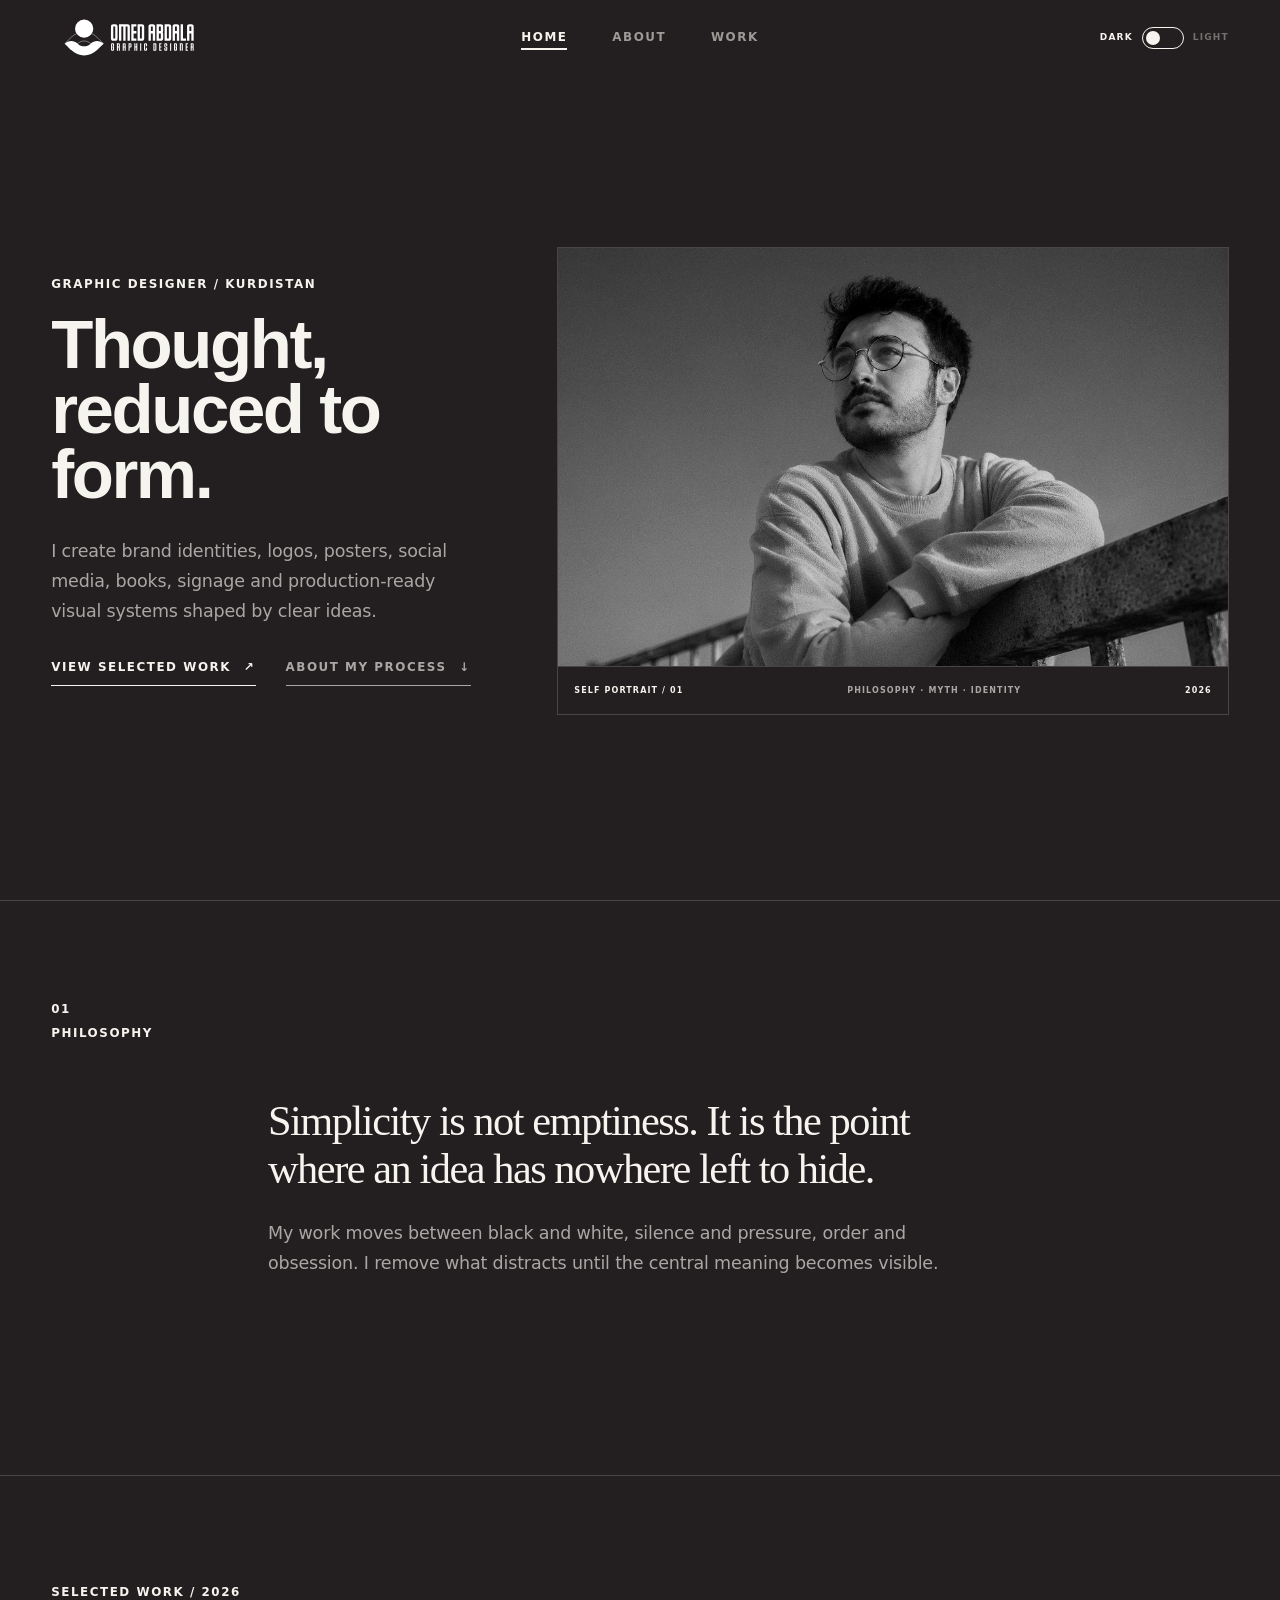
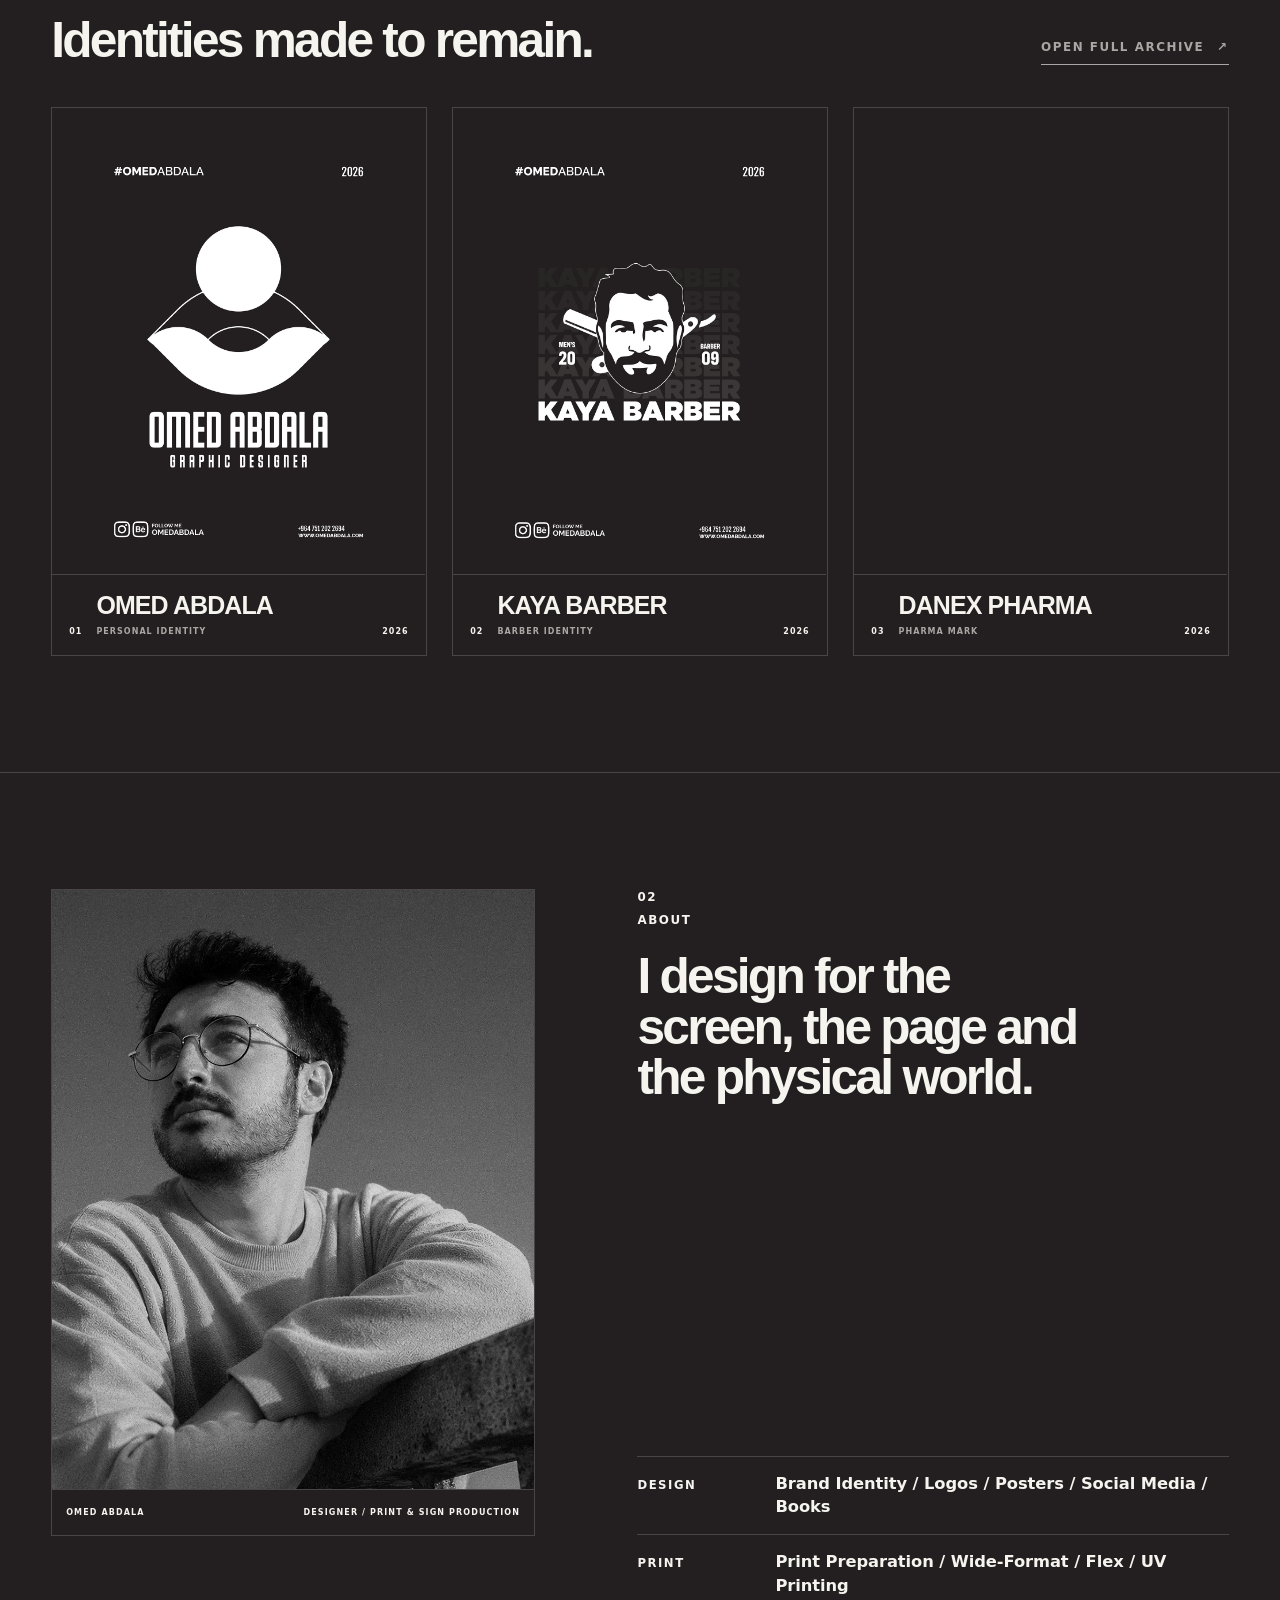
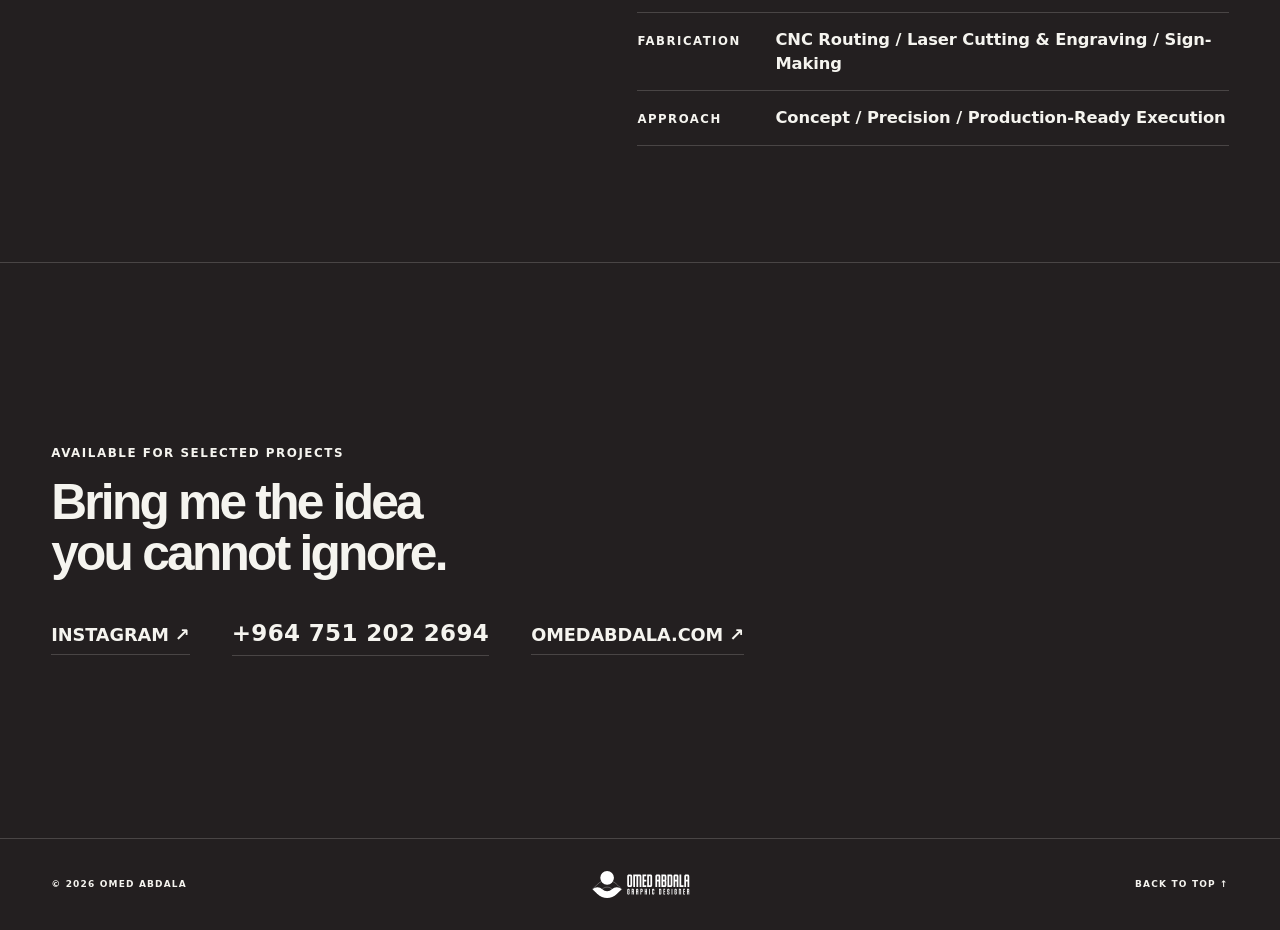
==== index.html @ e358bb73 "Add files via upload" ====
<!doctype html>
<html lang="en" data-theme="dark">
<head>
  <meta charset="utf-8">
  <meta name="viewport" content="width=device-width, initial-scale=1, viewport-fit=cover">
  <meta name="description" content="Omed Abdala — graphic designer creating logos, identities, posters and monochrome visual systems.">
  <meta name="theme-color" content="#231f20">
  <title>Omed Abdala</title>
  <link rel="icon" href="assets/favicon.svg" type="image/svg+xml">
  <link rel="stylesheet" href="css/styles.css">
</head>
<body class="home-page">
  <div class="noise" aria-hidden="true"></div>
  <div class="scroll-progress" aria-hidden="true"><span></span></div>

  <header class="site-header">
    <a class="brand" href="#home" aria-label="Omed Abdala home">
      <span class="theme-logo theme-logo--header" aria-label="Omed Abdala graphic designer">
        <img class="theme-logo__dark" src="assets/branding/logo-white.svg" alt="">
        <img class="theme-logo__light" src="assets/branding/logo-black.svg" alt="">
      </span>
    </a>

    <nav class="desktop-nav" aria-label="Primary navigation" data-scroll-nav>
      <a href="#home" data-nav-target="home" aria-current="page">HOME</a>
      <a href="#about" data-nav-target="about">ABOUT</a>
      <a href="work.html">WORK</a>
    </nav>

    <button class="theme-switch" id="themeToggle" type="button" aria-label="Switch between dark and light themes">
      <span class="theme-switch__label">DARK</span>
      <span class="theme-switch__track"><i></i></span>
      <span class="theme-switch__label">LIGHT</span>
    </button>

    <button class="menu-trigger" id="menuTrigger" type="button" aria-expanded="false" aria-controls="mobileMenu" aria-label="Open menu">
      <span></span><span></span><span></span>
    </button>
  </header>

  <aside class="mobile-menu" id="mobileMenu" aria-hidden="true">
    <div class="mobile-menu__header">
      <span>NAVIGATION</span>
      <span>OMED ABDALA / 2026</span>
    </div>

    <nav class="mobile-menu__nav" aria-label="Mobile navigation">
      <a href="#home" data-nav-target="home" aria-current="page"><span>01</span>HOME</a>
      <a href="#about" data-nav-target="about"><span>02</span>ABOUT</a>
      <a href="work.html"><span>03</span>WORK</a>
    </nav>

    <div class="mobile-menu__footer">
      <button class="theme-switch theme-switch--mobile" id="mobileThemeToggle" type="button" aria-label="Switch between dark and light themes">
        <span class="theme-switch__label">DARK</span>
        <span class="theme-switch__track"><i></i></span>
        <span class="theme-switch__label">LIGHT</span>
      </button>
      <a href="https://instagram.com/omedabdala" target="_blank" rel="noreferrer">INSTAGRAM ↗</a>
    </div>
  </aside>

  <main>
    <section class="hero section" id="home">
      <div class="hero__copy">
        <p class="kicker reveal">GRAPHIC DESIGNER / KURDISTAN</p>
        <h1 class="display reveal">Thought,<br>reduced to form.</h1>

        <p class="hero__statement reveal">
          I create brand identities, logos, posters, social media, books,
          signage and production-ready visual systems shaped by clear ideas.
        </p>

        <div class="hero__actions reveal">
          <a class="primary-link" href="work.html">VIEW SELECTED WORK <span>↗</span></a>
          <a class="secondary-link" href="#about">ABOUT MY PROCESS <span>↓</span></a>
        </div>
      </div>

      <figure class="hero-photo reveal">
        <img src="assets/images/portrait-hero.jpg" alt="Black-and-white portrait of Omed Abdala">
        <figcaption>
          <span>SELF PORTRAIT / 01</span>
          <span>PHILOSOPHY · MYTH · IDENTITY</span>
          <span>2026</span>
        </figcaption>
      </figure>
    </section>

    <section class="philosophy section">
      <div class="section-index reveal">
        <span>01</span>
        <span>PHILOSOPHY</span>
      </div>

      <div class="philosophy__content">
        <h2 class="reveal">Simplicity is not emptiness. It is the point where an idea has nowhere left to hide.</h2>
        <p class="reveal">
          My work moves between black and white, silence and pressure, order and
          obsession. I remove what distracts until the central meaning becomes visible.
        </p>
      </div>
    </section>

    <section class="selected section" id="selected">
      <div class="section-heading reveal">
        <div>
          <p class="kicker">SELECTED WORK / 2026</p>
          <h2>Identities made to remain.</h2>
        </div>
        <a class="secondary-link" href="work.html">OPEN FULL ARCHIVE <span>↗</span></a>
      </div>

      <div class="selected-grid" id="selectedProjects"></div>
    </section>

    <section class="about section" id="about">
      <figure class="about-photo reveal">
        <img src="assets/images/portrait-about.jpg" alt="Portrait of Omed Abdala">
        <figcaption>
          <span>OMED ABDALA</span>
          <span>DESIGNER / PRINT &amp; SIGN PRODUCTION</span>
        </figcaption>
      </figure>

      <div class="about__copy">
        <div class="section-index reveal">
            <span>02</span>
            <span>ABOUT</span>
          </div>

        <h2 class="reveal">I design for the screen, the page and the physical world.</h2>

        <p class="about__lead reveal">
          I am Omed Abdala, a multidisciplinary graphic designer working across
          logos, brand identities, posters, social media, books, editorial layouts,
          signage and other forms of visual communication.
        </p>

        <p class="about__detail reveal">
          My experience also extends into print production and visual fabrication.
          I prepare artwork for wide-format and flex printing, UV printing,
          CNC routing, laser cutting and engraving, sign-making and related
          production workflows. This practical knowledge helps me create designs
          that are visually strong, technically accurate and ready to be produced.
        </p>

        <div class="about__facts reveal">
          <div>
            <span>DESIGN</span>
            <strong>Brand Identity / Logos / Posters / Social Media / Books</strong>
          </div>
          <div>
            <span>PRINT</span>
            <strong>Print Preparation / Wide-Format / Flex / UV Printing</strong>
          </div>
          <div>
            <span>FABRICATION</span>
            <strong>CNC Routing / Laser Cutting &amp; Engraving / Sign-Making</strong>
          </div>
          <div>
            <span>APPROACH</span>
            <strong>Concept / Precision / Production-Ready Execution</strong>
          </div>
        </div>
      </div>
    </section>

    <section class="contact section">
      <p class="kicker reveal">AVAILABLE FOR SELECTED PROJECTS</p>
      <h2 class="reveal">Bring me the idea<br>you cannot ignore.</h2>

      <div class="contact__links reveal">
        <a href="https://instagram.com/omedabdala" target="_blank" rel="noreferrer">INSTAGRAM ↗</a>
        <a href="tel:+9647512022694">+964 751 202 2694</a>
        <a href="https://www.omedabdala.com" target="_blank" rel="noreferrer">OMEDABDALA.COM ↗</a>
      </div>
    </section>
  </main>

  <footer>
    <span class="footer-copy">
      <span class="footer-copy__full">© 2026 OMED ABDALA</span>
      <span class="footer-copy__compact">© 2026</span>
    </span>

    <span class="theme-logo theme-logo--footer" aria-hidden="true">
      <img class="theme-logo__dark" src="assets/branding/logo-white.svg" alt="">
      <img class="theme-logo__light" src="assets/branding/logo-black.svg" alt="">
    </span>

    <a class="footer-link" href="#home">
      <span class="footer-link__full">BACK TO TOP ↑</span>
      <span class="footer-link__compact">TOP ↑</span>
    </a>
  </footer>

  <script src="js/projects.js"></script>
  <script src="js/main.js"></script>
</body>
</html>
---- css/styles.css ----
/* OMED ABDALA — REFINED PORTFOLIO V7 */

:root {
  --ink: #231f20;
  --paper: #f5f4ef;
  --muted: rgba(245, 244, 239, .64);
  --line: rgba(245, 244, 239, .18);
  --soft: rgba(245, 244, 239, .055);
  --panel: #231f20;
  --header-h: 76px;
  --gutter: clamp(20px, 4vw, 64px);
  --content: 1440px;
  --ease: cubic-bezier(.16, 1, .3, 1);
  --sans: "Helvetica Neue", Helvetica, Arial, sans-serif;
  --serif: Georgia, "Times New Roman", serif;
}

html[data-theme="light"] {
  --ink: #ffffff;
  --paper: #231f20;
  --muted: rgba(35, 31, 32, .62);
  --line: rgba(35, 31, 32, .17);
  --soft: rgba(35, 31, 32, .05);
  --panel: #f3f3f3;
}

* { box-sizing: border-box; }

html {
  background: var(--ink);
  scroll-behavior: smooth;
}

body {
  margin: 0;
  overflow-x: hidden;
  background: var(--ink);
  color: var(--paper);
  font-family: var(--sans);
  font-size: 16px;
  line-height: 1.6;
  transition: background .45s ease, color .45s ease;
}

body.menu-open,
body.viewer-open { overflow: hidden; }

a { color: inherit; text-decoration: none; }
button, input { font: inherit; }
button { color: inherit; }
img { display: block; max-width: 100%; }

::selection {
  background: var(--paper);
  color: var(--ink);
}

.noise {
  position: fixed;
  inset: 0;
  z-index: 9999;
  pointer-events: none;
  opacity: .026;
  background-image: url("data:image/svg+xml,%3Csvg viewBox='0 0 180 180' xmlns='http://www.w3.org/2000/svg'%3E%3Cfilter id='n'%3E%3CfeTurbulence type='fractalNoise' baseFrequency='.8' numOctaves='3' stitchTiles='stitch'/%3E%3C/filter%3E%3Crect width='100%25' height='100%25' filter='url(%23n)' opacity='.74'/%3E%3C/svg%3E");
  mix-blend-mode: soft-light;
}

.scroll-progress {
  position: fixed;
  inset: 0 0 auto;
  z-index: 12000;
  height: 2px;
}

.scroll-progress span {
  display: block;
  width: 0;
  height: 100%;
  background: var(--paper);
}

.section,
footer {
  width: min(100%, var(--content));
  margin-inline: auto;
  padding-inline: var(--gutter);
}

.kicker,
.section-index {
  margin: 0;
  font-size: 10px;
  font-weight: 750;
  line-height: 1.4;
  letter-spacing: .19em;
  text-transform: uppercase;
}

.display,
.section-heading h2,
.about h2,
.contact h2,
.archive-head h1 {
  margin: 0;
  font-weight: 720;
  line-height: 1.02;
  letter-spacing: -.045em;
  text-wrap: balance;
}

.site-header {
  position: fixed;
  inset: 0 0 auto;
  z-index: 1100;
  height: var(--header-h);
  display: grid;
  grid-template-columns: 1fr auto 1fr;
  align-items: center;
  padding-inline: var(--gutter);
  border-bottom: 1px solid transparent;
  transition: background .3s ease, border-color .3s ease;
}

.site-header.is-scrolled {
  background: var(--ink);
  border-color: var(--line);
  backdrop-filter: blur(18px);
}

.brand {
  justify-self: start;
  display: inline-flex;
  align-items: center;
  gap: 12px;
}

.brand__mark {
  display: grid;
  place-items: center;
  width: 40px;
  height: 40px;
  border: 1px solid currentColor;
  font-size: 12px;
  font-weight: 850;
  letter-spacing: -.03em;
}

.brand__text {
  display: grid;
  gap: 1px;
}

.brand__text strong {
  font-size: 10px;
  letter-spacing: .12em;
}

.brand__text small {
  color: var(--muted);
  font-size: 8px;
  font-weight: 700;
  letter-spacing: .16em;
}

.desktop-nav {
  display: flex;
  gap: clamp(24px, 3.5vw, 50px);
}

.desktop-nav a {
  position: relative;
  padding: 11px 0;
  font-size: 10px;
  font-weight: 750;
  letter-spacing: .16em;
}

.desktop-nav a::after {
  content: "";
  position: absolute;
  left: 0;
  right: 100%;
  bottom: 4px;
  height: 1px;
  background: currentColor;
  transition: right .32s var(--ease);
}

.desktop-nav a:hover::after,
.desktop-nav a[aria-current="page"]::after { right: 0; }

.theme-switch {
  justify-self: end;
  display: inline-flex;
  align-items: center;
  gap: 9px;
  padding: 0;
  border: 0;
  background: transparent;
  cursor: pointer;
}

.theme-switch__label {
  font-size: 9px;
  font-weight: 750;
  letter-spacing: .13em;
  opacity: .38;
  transition: opacity .3s ease;
}

html[data-theme="dark"] .theme-switch__label:first-child,
html[data-theme="light"] .theme-switch__label:last-child { opacity: 1; }

.theme-switch__track {
  position: relative;
  width: 42px;
  height: 22px;
  border: 1px solid currentColor;
  border-radius: 999px;
}

.theme-switch__track i {
  position: absolute;
  top: 3px;
  left: 3px;
  width: 14px;
  height: 14px;
  border-radius: 50%;
  background: currentColor;
  transition: transform .35s var(--ease);
}

html[data-theme="light"] .theme-switch__track i {
  transform: translateX(20px);
}

.menu-trigger {
  display: none;
  justify-self: end;
  width: 40px;
  height: 40px;
  padding: 9px;
  border: 1px solid var(--line);
  background: transparent;
  cursor: pointer;
}

.menu-trigger span {
  display: block;
  width: 100%;
  height: 1px;
  margin: 5px 0;
  background: currentColor;
  transition: transform .4s var(--ease), opacity .25s ease;
}

.menu-trigger.is-open span:nth-child(1) { transform: translateY(6px) rotate(45deg); }
.menu-trigger.is-open span:nth-child(2) { opacity: 0; }
.menu-trigger.is-open span:nth-child(3) { transform: translateY(-6px) rotate(-45deg); }

.mobile-menu {
  position: fixed;
  inset: 0;
  z-index: 1000;
  visibility: hidden;
  opacity: 0;
  transform: translateX(100%);
  display: grid;
  grid-template-rows: auto 1fr auto;
  padding: calc(var(--header-h) + 28px) 24px 30px;
  background: var(--paper);
  color: var(--ink);
  transition: transform .55s var(--ease), opacity .35s ease, visibility .55s;
}

.mobile-menu.is-open {
  visibility: visible;
  opacity: 1;
  transform: translateX(0);
}

.mobile-menu__header,
.mobile-menu__footer {
  display: flex;
  align-items: center;
  justify-content: space-between;
  gap: 18px;
  font-size: 9px;
  font-weight: 750;
  letter-spacing: .14em;
}

.mobile-menu__nav {
  align-self: center;
  border-top: 1px solid currentColor;
}

.mobile-menu__nav a {
  display: grid;
  grid-template-columns: 42px 1fr;
  align-items: center;
  min-height: 78px;
  border-bottom: 1px solid currentColor;
  font-size: 34px;
  font-weight: 720;
  line-height: 1;
  letter-spacing: -.04em;
}

.mobile-menu__nav a span {
  font-size: 9px;
  font-weight: 750;
  letter-spacing: .14em;
}

.theme-switch--mobile {
  justify-self: start;
}

.primary-link,
.secondary-link {
  display: inline-flex;
  align-items: center;
  gap: 13px;
  width: fit-content;
  padding-bottom: 7px;
  border-bottom: 1px solid currentColor;
  font-size: 10px;
  font-weight: 750;
  letter-spacing: .14em;
}

.secondary-link { color: var(--muted); }

.primary-link span,
.secondary-link span {
  transition: transform .3s var(--ease);
}

.primary-link:hover span,
.secondary-link:hover span { transform: translate(4px, -3px); }

/* HOME — HERO */
.hero {
  min-height: 100svh;
  display: grid;
  grid-template-columns: minmax(330px, .78fr) minmax(520px, 1.22fr);
  gap: clamp(44px, 6vw, 94px);
  align-items: center;
  padding-top: calc(var(--header-h) + 58px);
  padding-bottom: 72px;
}

.hero__copy {
  max-width: 590px;
}

.hero .display {
  margin-top: 20px;
  font-size: clamp(50px, 5.2vw, 74px);
}

.hero__statement {
  max-width: 540px;
  margin: 28px 0 32px;
  color: var(--muted);
  font-size: clamp(15px, 1.2vw, 18px);
  line-height: 1.75;
}

.hero__actions {
  display: flex;
  flex-wrap: wrap;
  gap: 20px 30px;
}

.hero-photo {
  position: relative;
  margin: 0;
  min-width: 0;
  overflow: hidden;
  border: 1px solid var(--line);
  background: var(--panel);
}

.hero-photo img {
  width: 100%;
  aspect-ratio: 3 / 2;
  object-fit: cover;
  object-position: center 48%;
  filter: grayscale(1) contrast(1.03);
}

.hero-photo figcaption {
  display: grid;
  grid-template-columns: auto 1fr auto;
  align-items: center;
  gap: 20px;
  min-height: 48px;
  padding: 0 16px;
  border-top: 1px solid var(--line);
  font-size: 8px;
  font-weight: 750;
  letter-spacing: .14em;
}

.hero-photo figcaption span:nth-child(2) {
  justify-self: center;
  color: var(--muted);
}

/* PHILOSOPHY */
.philosophy {
  min-height: 64vh;
  display: grid;
  grid-template-columns: 140px minmax(0, 1fr);
  gap: clamp(36px, 6vw, 92px);
  align-items: center;
  padding-top: 100px;
  padding-bottom: 100px;
  border-top: 1px solid var(--line);
  border-bottom: 1px solid var(--line);
}

.section-index {
  align-self: start;
  display: grid;
  gap: 7px;
}

.philosophy__content {
  max-width: 980px;
}

.philosophy h2 {
  margin: 0;
  font-family: var(--serif);
  font-size: clamp(34px, 4.1vw, 58px);
  font-weight: 400;
  line-height: 1.16;
  letter-spacing: -.03em;
  text-wrap: balance;
}

.philosophy p {
  max-width: 640px;
  margin: 26px 0 0;
  color: var(--muted);
  font-size: 17px;
  line-height: 1.75;
}

/* SELECTED WORK */
.selected {
  padding-top: 108px;
  padding-bottom: 116px;
}

.section-heading {
  display: flex;
  align-items: end;
  justify-content: space-between;
  gap: 40px;
  margin-bottom: 42px;
}

.section-heading h2 {
  margin-top: 14px;
  font-size: clamp(36px, 3.8vw, 52px);
}

.selected-grid {
  display: grid;
  grid-template-columns: repeat(3, minmax(0, 1fr));
  gap: clamp(16px, 2vw, 28px);
}

.selected-card,
.work-card {
  min-width: 0;
  overflow: hidden;
  border: 1px solid var(--line);
  background: var(--soft);
  transition: transform .42s var(--ease), border-color .3s ease;
}

.selected-card:hover,
.work-card:hover {
  transform: translateY(-6px);
  border-color: color-mix(in srgb, var(--paper) 42%, transparent);
}

.selected-card__media,
.work-card__media {
  display: grid;
  place-items: center;
  aspect-ratio: 4 / 5;
  overflow: hidden;
  padding: clamp(10px, 1.5vw, 20px);
  border-bottom: 1px solid var(--line);
  background: var(--panel);
}

.selected-card__media img,
.work-card__media img {
  width: 100%;
  height: 100%;
  object-fit: contain;
  filter: grayscale(1);
  transition: transform .65s var(--ease);
}

.selected-card:hover .selected-card__media img,
.work-card:hover .work-card__media img {
  transform: scale(1.025);
}

.selected-card__body {
  display: grid;
  grid-template-columns: auto minmax(0, 1fr) auto;
  align-items: end;
  gap: 14px;
  padding: 17px;
}

.selected-card__number,
.selected-card__year,
.selected-card__type {
  font-size: 8px;
  font-weight: 750;
  letter-spacing: .13em;
}

.selected-card h3 {
  margin: 0;
  font-size: clamp(20px, 1.8vw, 28px);
  font-weight: 720;
  line-height: 1.08;
  letter-spacing: -.035em;
}

.selected-card__type {
  display: block;
  margin-top: 6px;
  color: var(--muted);
}

/* ABOUT */
.about {
  display: grid;
  grid-template-columns: minmax(340px, .9fr) minmax(390px, 1.1fr);
  gap: clamp(52px, 8vw, 124px);
  align-items: center;
  padding-top: 116px;
  padding-bottom: 116px;
  border-top: 1px solid var(--line);
}

.about-photo {
  margin: 0;
  border: 1px solid var(--line);
  background: var(--panel);
}

.about-photo img {
  width: 100%;
  aspect-ratio: 4 / 5;
  object-fit: cover;
  object-position: center 38%;
  filter: grayscale(1) contrast(1.02);
}

.about-photo figcaption {
  display: flex;
  justify-content: space-between;
  gap: 18px;
  min-height: 46px;
  align-items: center;
  padding: 0 14px;
  border-top: 1px solid var(--line);
  font-size: 8px;
  font-weight: 750;
  letter-spacing: .14em;
}

.about__copy { min-width: 0; }

.about h2 {
  max-width: 680px;
  margin-top: 22px;
  font-size: clamp(36px, 3.9vw, 54px);
}

.about__lead {
  max-width: 690px;
  margin: 28px 0 38px;
  color: var(--muted);
  font-size: clamp(16px, 1.45vw, 20px);
  line-height: 1.72;
}

.about__facts {
  border-top: 1px solid var(--line);
}

.about__facts div {
  display: grid;
  grid-template-columns: 112px minmax(0, 1fr);
  gap: 18px;
  padding: 15px 0;
  border-bottom: 1px solid var(--line);
}

.about__facts span {
  font-size: 8px;
  letter-spacing: .14em;
}

.about__facts strong {
  font-size: 11px;
  letter-spacing: .07em;
}

/* CONTACT */
.contact {
  min-height: 64vh;
  display: flex;
  flex-direction: column;
  justify-content: center;
  padding-top: 100px;
  padding-bottom: 100px;
  border-top: 1px solid var(--line);
}

.contact h2 {
  max-width: 900px;
  margin-top: 16px;
  font-size: clamp(38px, 4.2vw, 58px);
}

.contact__links {
  display: flex;
  flex-wrap: wrap;
  gap: 17px 36px;
  margin-top: 40px;
}

.contact__links a {
  padding-bottom: 7px;
  border-bottom: 1px solid var(--line);
  font-size: 10px;
  font-weight: 750;
  letter-spacing: .13em;
}

footer {
  min-height: 100px;
  display: flex;
  align-items: center;
  justify-content: space-between;
  gap: 24px;
  border-top: 1px solid var(--line);
  font-size: 8px;
  font-weight: 750;
  letter-spacing: .14em;
}

/* WORK PAGE */
.archive-head {
  min-height: 58svh;
  display: grid;
  grid-template-columns: minmax(0, 1fr) minmax(280px, .48fr);
  align-items: end;
  gap: clamp(48px, 8vw, 130px);
  padding-top: calc(var(--header-h) + 82px);
  padding-bottom: 58px;
  border-bottom: 1px solid var(--line);
}

.archive-head h1 {
  margin-top: 16px;
  font-size: clamp(44px, 5.3vw, 72px);
}

.archive-head__meta {
  display: grid;
  gap: 24px;
}

.archive-head__meta p {
  margin: 0;
  color: var(--muted);
  line-height: 1.72;
}

.archive-head__meta span {
  font-size: 9px;
  font-weight: 750;
  letter-spacing: .15em;
}

.archive {
  padding-top: 34px;
  padding-bottom: 110px;
}

.archive-toolbar {
  position: sticky;
  top: var(--header-h);
  z-index: 80;
  display: flex;
  align-items: center;
  justify-content: space-between;
  gap: 22px;
  margin-bottom: 30px;
  padding: 12px 0 15px;
  border-bottom: 1px solid var(--line);
  background: var(--ink);
}

.filters {
  display: flex;
  gap: 7px;
  overflow-x: auto;
  scrollbar-width: none;
}

.filters::-webkit-scrollbar { display: none; }

.filter {
  flex: 0 0 auto;
  padding: 8px 12px;
  border: 1px solid var(--line);
  background: transparent;
  color: inherit;
  cursor: pointer;
  font-size: 9px;
  font-weight: 750;
  letter-spacing: .13em;
}

.filter.is-active,
.filter:hover {
  background: var(--paper);
  color: var(--ink);
}

.archive-toolbar__note {
  flex: 0 0 auto;
  color: var(--muted);
  font-size: 8px;
  font-weight: 750;
  letter-spacing: .13em;
}

.work-grid {
  display: grid;
  grid-template-columns: repeat(3, minmax(0, 1fr));
  gap: clamp(18px, 2.2vw, 30px);
}

.work-card {
  display: grid;
  grid-template-rows: auto 1fr;
  cursor: pointer;
}

.work-card__body {
  display: grid;
  gap: 16px;
  min-height: 150px;
  padding: 17px;
}

.work-card__eyebrow,
.work-card__footer {
  display: flex;
  justify-content: space-between;
  gap: 18px;
  font-size: 8px;
  font-weight: 750;
  letter-spacing: .13em;
}

.work-card__eyebrow span:last-child,
.work-card__footer span:first-child {
  color: var(--muted);
}

.work-card h2 {
  margin: 0;
  font-size: clamp(22px, 2vw, 30px);
  font-weight: 720;
  line-height: 1.08;
  letter-spacing: -.035em;
}

.work-card__footer {
  align-items: center;
  margin-top: auto;
}

.work-card__open {
  font-size: 18px;
  transition: transform .35s var(--ease);
}

.work-card:hover .work-card__open { transform: rotate(45deg); }

.empty-state {
  display: none;
  margin: 60px 0;
  padding: 64px 20px;
  border: 1px solid var(--line);
  text-align: center;
  font-size: 30px;
  font-weight: 650;
}

/* VIEWER */
.viewer {
  position: fixed;
  inset: 0;
  z-index: 16000;
  display: grid;
  grid-template-columns: minmax(0, 1fr) 250px;
  grid-template-rows: 74px minmax(0, 1fr) 58px;
  visibility: hidden;
  opacity: 0;
  transform: scale(.99);
  background: #231f20;
  color: #f5f4ef;
  transition: opacity .3s ease, transform .5s var(--ease), visibility .5s;
}

.viewer.is-open {
  visibility: visible;
  opacity: 1;
  transform: scale(1);
}

.viewer.is-light {
  background: #ffffff;
  color: #231f20;
}

.viewer__top {
  grid-column: 1 / -1;
  display: flex;
  justify-content: space-between;
  align-items: center;
  gap: 20px;
  padding-inline: 22px;
  border-bottom: 1px solid currentColor;
}

.viewer__top > div:first-child {
  min-width: 0;
  display: flex;
  align-items: center;
  gap: 16px;
}

.viewer__top h2 {
  max-width: 58vw;
  margin: 0;
  overflow: hidden;
  text-overflow: ellipsis;
  white-space: nowrap;
  font-size: 23px;
  font-weight: 720;
  letter-spacing: -.025em;
}

.viewer__number {
  font-size: 8px;
  font-weight: 750;
  letter-spacing: .14em;
}

.viewer__top-actions {
  display: flex;
  gap: 18px;
}

.viewer button {
  border: 0;
  background: transparent;
  color: inherit;
  cursor: pointer;
  font-size: 9px;
  font-weight: 750;
  letter-spacing: .13em;
}

.viewer__stage {
  position: relative;
  min-width: 0;
  min-height: 0;
  overflow: hidden;
  cursor: grab;
  touch-action: none;
}

.viewer__stage.is-dragging { cursor: grabbing; }

.viewer__stage img {
  position: absolute;
  left: 50%;
  top: 50%;
  width: auto;
  height: min(72vh, 780px);
  max-width: none;
  max-height: none;
  user-select: none;
  transform-origin: center;
  will-change: transform;
  box-shadow: 0 28px 100px rgba(0,0,0,.24);
}

.viewer__ambient {
  position: absolute;
  inset: 8%;
  background: radial-gradient(circle, rgba(255,255,255,.07), transparent 66%);
  filter: blur(30px);
}

.viewer__hint {
  position: absolute;
  left: 20px;
  bottom: 16px;
  font-size: 8px;
  font-weight: 750;
  letter-spacing: .13em;
  opacity: .43;
}

.viewer__info {
  grid-column: 2;
  grid-row: 2 / 4;
  display: flex;
  flex-direction: column;
  justify-content: space-between;
  padding: 26px 21px;
  border-left: 1px solid currentColor;
}

.viewer__info p {
  margin: 0;
  font-family: var(--serif);
  font-size: 18px;
  line-height: 1.45;
}

.viewer__info div {
  display: grid;
  gap: 9px;
  font-size: 8px;
  font-weight: 750;
  letter-spacing: .13em;
}

.viewer__controls {
  grid-column: 1;
  display: grid;
  grid-template-columns: 40px minmax(0, 1fr) auto 40px;
  align-items: center;
  gap: 12px;
  padding-inline: 15px;
  border-top: 1px solid currentColor;
}

.viewer__controls button {
  height: 100%;
  font-size: 19px;
}

.viewer__timeline {
  display: flex;
  gap: 5px;
}

.viewer__timeline button {
  flex: 1;
  height: 2px;
  padding: 0;
  background: currentColor;
  opacity: .25;
}

.viewer__timeline button.is-active { opacity: 1; }

#slideCounter {
  min-width: 66px;
  text-align: right;
  font-size: 8px;
  font-weight: 750;
  letter-spacing: .13em;
}

.viewer__zoom {
  position: absolute;
  left: 50%;
  top: 86px;
  z-index: 4;
  display: flex;
  align-items: center;
  gap: 9px;
  padding: 6px 10px;
  transform: translateX(-50%);
  border: 1px solid rgba(245,244,239,.24);
  background: rgba(35,31,32,.82);
  color: #f5f4ef;
  backdrop-filter: blur(12px);
}

.viewer.is-light .viewer__zoom {
  border-color: rgba(35,31,32,.24);
  background: rgba(255,255,255,.88);
  color: #231f20;
}

.viewer__zoom input {
  width: 100px;
  accent-color: currentColor;
}

.viewer__thumbs {
  position: absolute;
  right: 274px;
  bottom: 71px;
  z-index: 4;
  display: flex;
  gap: 7px;
}

.viewer__thumbs button {
  width: 45px;
  height: 58px;
  padding: 0;
  overflow: hidden;
  border: 1px solid currentColor;
  opacity: .5;
}

.viewer__thumbs button.is-active { opacity: 1; }

.viewer__thumbs img {
  width: 100%;
  height: 100%;
  object-fit: cover;
  filter: grayscale(1);
}

/* MOTION */
.reveal {
  opacity: 0;
  transform: translateY(20px);
  transition: opacity .72s var(--ease), transform .72s var(--ease);
}

.reveal.is-visible {
  opacity: 1;
  transform: none;
}

/* TABLET — NORMAL HORIZONTAL NAVIGATION */
@media (max-width: 1050px) {
  :root { --gutter: clamp(24px, 4vw, 44px); }

  .site-header {
    grid-template-columns: auto 1fr auto;
    gap: 24px;
  }

  .brand__text small { display: none; }

  .desktop-nav {
    justify-self: center;
    gap: 24px;
  }

  .theme-switch {
    justify-self: end;
  }

  .theme-switch__label {
    font-size: 8px;
  }

  .hero {
    min-height: auto;
    grid-template-columns: 1fr;
    gap: 48px;
    padding-top: calc(var(--header-h) + 70px);
  }

  .hero__copy {
    max-width: 760px;
  }

  .hero .display {
    max-width: 760px;
    font-size: clamp(50px, 7.4vw, 66px);
  }

  .hero-photo {
    width: 100%;
  }

  .philosophy {
    grid-template-columns: 110px minmax(0, 1fr);
  }

  .selected-grid,
  .work-grid {
    grid-template-columns: repeat(2, minmax(0, 1fr));
  }

  .about {
    grid-template-columns: minmax(280px, .85fr) minmax(360px, 1.15fr);
    gap: 52px;
  }

  .archive-head {
    grid-template-columns: 1fr;
    min-height: auto;
    padding-top: calc(var(--header-h) + 92px);
  }

  .archive-head__meta {
    max-width: 680px;
  }

  .viewer {
    grid-template-columns: 1fr;
  }

  .viewer__info { display: none; }
  .viewer__controls { grid-column: 1; }
  .viewer__thumbs { right: 18px; }
}

/* PHONE — SIMPLE DRAWER MENU */
@media (max-width: 767px) {
  :root {
    --header-h: 68px;
    --gutter: 18px;
  }

  body { font-size: 15px; }

  .site-header {
    grid-template-columns: 1fr auto;
    gap: 12px;
    padding-inline: 16px;
  }

  .brand__mark {
    width: 36px;
    height: 36px;
  }

  .brand__text strong { font-size: 9px; }
  .brand__text small { display: none; }

  .desktop-nav,
  .site-header > .theme-switch { display: none; }

  .menu-trigger { display: block; }

  .mobile-menu {
    display: grid;
  }

  .hero {
    gap: 40px;
    padding-top: calc(var(--header-h) + 44px);
    padding-bottom: 62px;
  }

  .hero .display {
    font-size: clamp(40px, 12.4vw, 54px);
    line-height: 1.02;
  }

  .hero__statement {
    margin-top: 22px;
    font-size: 15px;
  }

  .hero__actions {
    align-items: flex-start;
    flex-direction: column;
  }

  .hero-photo img {
    aspect-ratio: 3 / 2;
    object-position: center 50%;
  }

  .hero-photo figcaption {
    grid-template-columns: 1fr auto;
    gap: 10px;
    padding: 10px 12px;
  }

  .hero-photo figcaption span:nth-child(2) {
    display: none;
  }

  .philosophy {
    min-height: auto;
    grid-template-columns: 1fr;
    gap: 28px;
    padding-top: 76px;
    padding-bottom: 76px;
  }

  .philosophy h2 {
    font-size: clamp(31px, 9.4vw, 42px);
  }

  .philosophy p {
    font-size: 16px;
  }

  .selected {
    padding-top: 78px;
    padding-bottom: 82px;
  }

  .section-heading {
    align-items: flex-start;
    flex-direction: column;
    margin-bottom: 32px;
  }

  .section-heading h2,
  .about h2,
  .contact h2 {
    font-size: clamp(32px, 9.4vw, 42px);
  }

  .selected-grid,
  .work-grid {
    grid-template-columns: 1fr;
    gap: 18px;
  }

  .selected-card__body,
  .work-card__body {
    padding: 15px;
  }

  .selected-card h3,
  .work-card h2 {
    font-size: 26px;
  }

  .about {
    grid-template-columns: 1fr;
    gap: 48px;
    padding-top: 78px;
    padding-bottom: 82px;
  }

  .about-photo img {
    aspect-ratio: 4 / 5;
    object-position: center 34%;
  }

  .about__lead {
    font-size: 17px;
  }

  .about__facts div {
    grid-template-columns: 88px minmax(0, 1fr);
  }

  .contact {
    min-height: auto;
    padding-top: 78px;
    padding-bottom: 82px;
  }

  footer {
    min-height: 142px;
    align-items: flex-start;
    flex-direction: column;
    justify-content: center;
  }

  .archive-head {
    padding-top: calc(var(--header-h) + 68px);
    padding-bottom: 48px;
  }

  .archive-head h1 {
    font-size: clamp(38px, 11.5vw, 50px);
  }

  .archive-toolbar {
    align-items: flex-start;
    flex-direction: column;
  }

  .archive-toolbar__note { display: none; }

  .filters {
    width: calc(100vw - 36px);
  }

  .work-card__body {
    min-height: 142px;
  }

  .viewer {
    grid-template-rows: 64px minmax(0, 1fr) 56px;
  }

  .viewer__top {
    padding-inline: 12px;
  }

  .viewer__top h2 {
    max-width: 43vw;
    font-size: 16px;
  }

  .viewer__top-actions {
    gap: 8px;
  }

  .viewer__top-actions button {
    font-size: 8px;
  }

  .viewer__zoom {
    top: 76px;
  }

  .viewer__zoom input {
    width: 80px;
  }

  .viewer__stage img {
    width: min(88vw, 580px);
    height: auto;
  }

  .viewer__hint,
  .viewer__thumbs { display: none; }
}

@media (prefers-reduced-motion: reduce) {
  html { scroll-behavior: auto; }

  *,
  *::before,
  *::after {
    animation-duration: .001ms !important;
    transition-duration: .001ms !important;
    scroll-behavior: auto !important;
  }
}


/* =========================================================
   V8 — REAL LOGO SYSTEM + SCREEN-RATIO REFINEMENTS
   White SVG appears on dark theme; black SVG appears on light.
   ========================================================= */
.theme-logo { position:relative; display:block; width:100%; aspect-ratio:8/3; flex:0 0 auto; }
.theme-logo img { position:absolute; inset:0; display:block; width:100%; height:100%; object-fit:contain; object-position:center; pointer-events:none; }
.theme-logo__dark { display:block !important; }
.theme-logo__light { display:none !important; }
html[data-theme="light"] .theme-logo__dark { display:none !important; }
html[data-theme="light"] .theme-logo__light { display:block !important; }
.brand { width:clamp(138px,12vw,168px); height:auto; }
.theme-logo--header { width:100%; }
.theme-logo--menu { width:clamp(126px,34vw,170px); }
.theme-logo--section { width:clamp(142px,14vw,195px); opacity:.92; }
.theme-logo--small { width:clamp(116px,10vw,148px); opacity:.72; }
.theme-logo--footer { width:clamp(115px,10vw,145px); opacity:.72; }
.theme-logo--viewer { width:92px; margin-left:10px; opacity:.72; }
.hero__brand { width:fit-content; margin-top:clamp(34px,5vh,56px); }
.philosophy { grid-template-columns:140px minmax(0,1fr) minmax(130px,185px); }
.philosophy__brand { align-self:center; justify-self:end; }
.section-heading__aside { display:grid; justify-items:end; gap:22px; }
.about__heading,.contact__heading { display:flex; align-items:flex-start; justify-content:space-between; gap:26px; }
.contact__heading { width:min(100%,900px); align-items:center; }
.archive-head__meta .theme-logo { margin-bottom:8px; }
.archive-toolbar__brand { flex:0 0 auto; }
.viewer__top > div:first-child { flex-wrap:nowrap; }
.hero-photo img { aspect-ratio:8/5; min-height:360px; max-height:min(70vh,720px); object-position:64% 50%; }
.about-photo img { aspect-ratio:45/56; object-position:50% 46%; }
.selected-card__media,.work-card__media { container-type:inline-size; }
.selected-card__media img,.work-card__media img { max-width:100%; max-height:100%; }
@media (min-width:1500px) {
  :root { --content:1560px; }
  .hero { grid-template-columns:minmax(360px,.72fr) minmax(680px,1.28fr); }
  .hero-photo img { max-height:760px; }
  .theme-logo--section { width:205px; }
}
@media (min-width:768px) and (max-height:760px) {
  .hero { min-height:auto; padding-top:calc(var(--header-h) + 42px); padding-bottom:54px; }
  .hero .display { font-size:clamp(42px,5vw,62px); }
  .hero__statement { margin-top:22px; margin-bottom:26px; }
  .hero__brand { margin-top:28px; }
  .hero-photo img { min-height:300px; max-height:58vh; }
}
@media (max-width:1050px) and (min-width:768px) {
  .brand { width:clamp(128px,17vw,154px); }
  .site-header { gap:18px; }
  .desktop-nav { gap:clamp(16px,2.6vw,28px); }
  .philosophy { grid-template-columns:100px minmax(0,1fr) 130px; gap:30px; }
  .section-heading__aside { gap:16px; }
  .about__heading { align-items:center; }
  .theme-logo--section { width:150px; }
  .theme-logo--small { width:118px; }
  .hero-photo img { max-height:none; }
}
@media (min-width:768px) and (max-width:1050px) and (max-height:600px) and (orientation:landscape) {
  .hero { grid-template-columns:minmax(270px,.82fr) minmax(420px,1.18fr); gap:34px; padding-top:calc(var(--header-h) + 28px); }
  .hero .display { font-size:clamp(38px,5.3vw,54px); }
  .hero__statement { font-size:14px; line-height:1.6; }
  .hero-photo img { min-height:250px; height:64vh; max-height:420px; }
  .hero-photo figcaption { min-height:40px; }
  .hero__brand { margin-top:22px; }
}
@media (max-width:767px) {
  .brand { width:122px; }
  .theme-logo--menu { width:132px; }
  .theme-logo--section { width:138px; }
  .theme-logo--small { width:116px; }
  .theme-logo--footer { width:122px; }
  .hero__brand { margin-top:32px; }
  .hero-photo img { aspect-ratio:4/3; min-height:0; max-height:none; object-position:66% 50%; }
  .philosophy { grid-template-columns:1fr; }
  .philosophy__brand { justify-self:start; margin-top:8px; }
  .section-heading__aside { width:100%; justify-items:start; gap:18px; }
  .about__heading,.contact__heading { align-items:flex-start; }
  .contact__heading { width:100%; }
  .about-photo img { aspect-ratio:45/56; object-position:50% 44%; }
  .archive-head__meta .theme-logo { width:145px; }
  .archive-toolbar__brand { width:100%; }
  footer { gap:18px; }
  .viewer__top .theme-logo--viewer { display:none; }
}
@media (max-width:420px) {
  .brand { width:112px; }
  .hero-photo img { aspect-ratio:1/1; object-position:68% 50%; }
  .about__heading,.contact__heading { flex-direction:column; gap:18px; }
  .theme-logo--section,.theme-logo--small { width:112px; }
  .mobile-menu__header { align-items:flex-start; }
}


/* Context-specific logo contrast. */
.mobile-menu {
  background: var(--ink);
  color: var(--paper);
}

.viewer .theme-logo__dark { display: block !important; }
.viewer .theme-logo__light { display: none !important; }
.viewer.is-light .theme-logo__dark { display: none !important; }
.viewer.is-light .theme-logo__light { display: block !important; }


/* V9 — restrained brand placement
   The logo is intentionally limited to the persistent header and footer. */

.philosophy {
  grid-template-columns: 140px minmax(0, 1fr);
}

.archive-head__meta .theme-logo,
.archive-toolbar__brand,
.hero__brand,
.philosophy__brand,
.section-heading__aside,
.about__heading,
.contact__heading,
.theme-logo--menu,
.theme-logo--section,
.theme-logo--viewer {
  display: none !important;
}

.mobile-menu__header > span:last-child {
  text-align: right;
}

@media (max-width: 1050px) and (min-width: 768px) {
  .philosophy {
    grid-template-columns: 100px minmax(0, 1fr);
  }
}

@media (max-width: 767px) {
  .philosophy {
    grid-template-columns: 1fr;
  }

  .mobile-menu__header {
    align-items: center;
  }
}

@media (max-width: 420px) {
  .mobile-menu__header {
    align-items: flex-start;
  }
}


/* =========================================================
   V11 — TYPOGRAPHY + FOOTER REFINEMENT
   ========================================================= */

:root {
  --sans: "Segoe UI", "Helvetica Neue", Helvetica, Arial, sans-serif;
  --display: "Arial Narrow", "Aptos Narrow", "Franklin Gothic Medium",
             "Helvetica Neue", Arial, sans-serif;
}

/* A strong condensed display face for the black-and-white identity,
   with normal readable typography for paragraphs and information. */
.display,
.section-heading h2,
.about h2,
.contact h2,
.archive-head h1,
.selected-card h3,
.work-card h2,
.mobile-menu__nav a {
  font-family: var(--display);
  font-weight: 700;
  font-stretch: condensed;
  text-transform: uppercase;
  letter-spacing: -.025em;
}

.hero .display {
  line-height: .96;
  letter-spacing: -.035em;
}

.section-heading h2,
.about h2,
.contact h2,
.archive-head h1 {
  line-height: 1;
}

.kicker,
.section-index,
.desktop-nav a,
.primary-link,
.secondary-link,
.filter,
.archive-toolbar__note {
  font-family: var(--display);
  font-weight: 700;
}

.philosophy h2 {
  font-family: var(--serif);
  font-style: italic;
  font-weight: 400;
  letter-spacing: -.025em;
}

/* Make useful information feel intentional instead of tiny. */
.hero__statement,
.about__lead,
.philosophy p,
.archive-head__meta p {
  font-size: clamp(16px, 1.25vw, 19px);
}

.about__facts span {
  font-size: 10px;
}

.about__facts strong {
  font-size: clamp(13px, 1vw, 15px);
  font-weight: 600;
  letter-spacing: .025em;
}

.archive-head__meta span,
#projectCount {
  font-family: var(--display);
  font-size: 12px;
  font-weight: 700;
}

.contact__links {
  align-items: baseline;
  gap: 22px 44px;
}

.contact__links a {
  font-family: var(--display);
  font-size: clamp(15px, 1.25vw, 18px);
  font-weight: 700;
  letter-spacing: .07em;
  line-height: 1.25;
}

.contact__links a[href^="tel:"] {
  font-family: var(--sans);
  font-size: clamp(18px, 1.7vw, 24px);
  font-weight: 650;
  letter-spacing: .025em;
  font-variant-numeric: tabular-nums;
}

/* The SVG already contains its exact white/black artwork.
   Do not fade, tint or blend it in the footer. */
.theme-logo--footer,
.theme-logo--footer img {
  opacity: 1 !important;
  filter: none !important;
  mix-blend-mode: normal !important;
}

.theme-logo--footer {
  width: clamp(104px, 9vw, 136px);
}

/* Footer uses one stable row on every screen. */
footer {
  min-height: 92px;
  display: grid;
  grid-template-columns: minmax(0, 1fr) auto minmax(0, 1fr);
  align-items: center;
  gap: 20px;
  font-family: var(--display);
  font-size: 9px;
  font-weight: 700;
  letter-spacing: .11em;
  white-space: nowrap;
}

.footer-copy {
  justify-self: start;
  min-width: 0;
}

.footer-link {
  justify-self: end;
  text-align: right;
}

.footer-copy__compact,
.footer-link__compact {
  display: none;
}

@media (max-width: 767px) {
  .hero .display {
    font-size: clamp(38px, 11.2vw, 50px);
  }

  .section-heading h2,
  .about h2,
  .contact h2 {
    font-size: clamp(31px, 8.8vw, 40px);
  }

  .contact__links {
    display: grid;
    gap: 16px;
  }

  .contact__links a {
    width: fit-content;
    font-size: 16px;
  }

  .contact__links a[href^="tel:"] {
    font-size: 21px;
  }

  footer {
    min-height: 72px;
    grid-template-columns: minmax(44px, 1fr) auto minmax(44px, 1fr);
    gap: 8px;
    padding-inline: 12px;
    font-size: 7px;
    letter-spacing: .08em;
  }

  .theme-logo--footer {
    width: clamp(68px, 22vw, 84px);
  }

  .footer-copy__full,
  .footer-link__full {
    display: none;
  }

  .footer-copy__compact,
  .footer-link__compact {
    display: inline;
  }
}

@media (max-width: 380px) {
  footer {
    gap: 5px;
    padding-inline: 9px;
    font-size: 6.5px;
  }

  .theme-logo--footer {
    width: 64px;
  }
}


/* =========================================================
   V12 — PROFESSIONAL TYPOGRAPHY SYSTEM
   Neutral Swiss structure with one restrained editorial accent.
   ========================================================= */

:root {
  --sans: Inter, ui-sans-serif, system-ui, -apple-system, BlinkMacSystemFont,
          "Segoe UI", Helvetica, Arial, sans-serif;
  --display: "Helvetica Neue", Helvetica, Arial, sans-serif;
  --serif: "Iowan Old Style", "Baskerville", "Times New Roman", serif;

  --text-xs: clamp(.72rem, .68rem + .08vw, .78rem);
  --text-sm: clamp(.82rem, .78rem + .12vw, .92rem);
  --text-base: clamp(1rem, .95rem + .18vw, 1.12rem);
  --text-lg: clamp(1.18rem, 1.06rem + .34vw, 1.42rem);
  --text-xl: clamp(1.65rem, 1.32rem + .85vw, 2.35rem);
  --text-2xl: clamp(2.35rem, 1.82rem + 1.6vw, 4rem);
  --text-3xl: clamp(3rem, 2.15rem + 2.7vw, 5.75rem);
}

body {
  font-family: var(--sans);
  font-size: var(--text-base);
  line-height: 1.65;
  font-weight: 400;
  letter-spacing: -.008em;
  text-rendering: optimizeLegibility;
  -webkit-font-smoothing: antialiased;
}

.display,
.section-heading h2,
.about h2,
.contact h2,
.archive-head h1 {
  font-family: var(--display);
  font-weight: 700;
  font-stretch: normal;
  text-transform: none;
  letter-spacing: -.055em;
  text-wrap: balance;
}

.hero .display {
  max-width: 760px;
  font-size: var(--text-3xl);
  line-height: .94;
}

.section-heading h2,
.about h2,
.contact h2,
.archive-head h1 {
  font-size: var(--text-2xl);
  line-height: 1.02;
}

.philosophy h2 {
  max-width: 980px;
  font-family: var(--serif);
  font-size: clamp(2.1rem, 1.65rem + 1.25vw, 3.65rem);
  font-style: normal;
  font-weight: 400;
  line-height: 1.12;
  letter-spacing: -.035em;
}

.hero__statement,
.about__lead,
.philosophy p,
.archive-head__meta p {
  max-width: 42rem;
  font-family: var(--sans);
  font-size: var(--text-base);
  line-height: 1.72;
  letter-spacing: -.01em;
}

.kicker,
.section-index,
.desktop-nav a,
.primary-link,
.secondary-link,
.filter,
.archive-toolbar__note,
.selected-card__number,
.selected-card__year,
.selected-card__type,
.work-card__eyebrow,
.work-card__footer,
.about__facts span,
footer {
  font-family: var(--sans);
  font-weight: 650;
  text-transform: uppercase;
  letter-spacing: .13em;
}

.kicker,
.section-index,
.desktop-nav a,
.primary-link,
.secondary-link,
.filter,
.archive-toolbar__note {
  font-size: var(--text-xs);
}

.desktop-nav a {
  line-height: 1;
}

.selected-card h3,
.work-card h2 {
  font-family: var(--display);
  font-size: clamp(1.4rem, 1.2rem + .45vw, 2rem);
  font-weight: 650;
  line-height: 1.06;
  letter-spacing: -.035em;
  text-transform: none;
}

.about__facts div {
  align-items: baseline;
}

.about__facts span {
  font-size: .73rem;
}

.about__facts strong {
  font-family: var(--sans);
  font-size: clamp(.95rem, .9rem + .15vw, 1.08rem);
  font-weight: 560;
  line-height: 1.45;
  letter-spacing: -.005em;
}

.contact__links {
  display: flex;
  align-items: baseline;
  gap: 22px 42px;
}

.contact__links a {
  font-family: var(--sans);
  font-size: clamp(1rem, .95rem + .2vw, 1.18rem);
  font-weight: 600;
  line-height: 1.3;
  letter-spacing: -.005em;
  text-transform: none;
}

.contact__links a[href^="tel:"] {
  font-size: clamp(1.2rem, 1.08rem + .45vw, 1.55rem);
  font-weight: 650;
  letter-spacing: .015em;
  font-variant-numeric: tabular-nums;
}

.archive-head__meta span,
#projectCount {
  font-family: var(--sans);
  font-size: .78rem;
  font-weight: 650;
  letter-spacing: .12em;
}

.mobile-menu__nav a {
  font-family: var(--display);
  font-weight: 650;
  text-transform: none;
  letter-spacing: -.04em;
}

/* A clearer active state for the section currently in view. */
.desktop-nav a[aria-current="page"] {
  opacity: 1;
}

.desktop-nav a[aria-current="page"]::after {
  right: 0;
  height: 2px;
}

.desktop-nav a:not([aria-current="page"]) {
  opacity: .58;
}

.desktop-nav a:hover {
  opacity: 1;
}

/* Keep all lines aligned to a consistent editorial rhythm. */
.hero__copy,
.about__copy,
.archive-head > div,
.philosophy__content {
  min-width: 0;
}

.section-heading,
.about,
.archive-head {
  align-items: start;
}

.section-heading {
  align-items: end;
}

@media (max-width: 1050px) {
  .hero .display {
    font-size: clamp(3rem, 6.8vw, 4.7rem);
  }

  .section-heading h2,
  .about h2,
  .contact h2,
  .archive-head h1 {
    font-size: clamp(2.2rem, 4.5vw, 3.4rem);
  }
}

@media (max-width: 767px) {
  :root {
    --text-base: 1rem;
  }

  .hero .display {
    font-size: clamp(2.65rem, 12vw, 3.65rem);
    line-height: .96;
    letter-spacing: -.05em;
  }

  .section-heading h2,
  .about h2,
  .contact h2,
  .archive-head h1 {
    font-size: clamp(2rem, 9vw, 2.85rem);
    line-height: 1;
  }

  .philosophy h2 {
    font-size: clamp(1.95rem, 8.7vw, 2.75rem);
    line-height: 1.12;
  }

  .hero__statement,
  .about__lead,
  .philosophy p,
  .archive-head__meta p {
    font-size: 1rem;
    line-height: 1.68;
  }

  .contact__links {
    display: grid;
    gap: 16px;
  }

  .contact__links a {
    font-size: 1.02rem;
  }

  .contact__links a[href^="tel:"] {
    font-size: 1.3rem;
  }

  .selected-card h3,
  .work-card h2 {
    font-size: 1.62rem;
  }
}


/* V13 — expanded professional About copy */

.about__detail {
  max-width: 690px;
  margin: -16px 0 38px;
  color: var(--muted);
  font-size: clamp(.98rem, .93rem + .16vw, 1.08rem);
  line-height: 1.72;
  letter-spacing: -.008em;
}

.about__facts div {
  grid-template-columns: 120px minmax(0, 1fr);
}

.about__facts strong {
  max-width: 580px;
}

@media (max-width: 767px) {
  .about__detail {
    margin-top: -12px;
    margin-bottom: 34px;
    font-size: 1rem;
    line-height: 1.68;
  }

  .about__facts div {
    grid-template-columns: 94px minmax(0, 1fr);
    gap: 14px;
  }
}


/* =========================================================
   SOLID DARK THEME
   Every main dark surface uses the exact color #231f20.
   ========================================================= */

html[data-theme="dark"],
html[data-theme="dark"] body,
html[data-theme="dark"] main,
html[data-theme="dark"] footer,
html[data-theme="dark"] .site-header,
html[data-theme="dark"] .site-header.is-scrolled,
html[data-theme="dark"] .archive-toolbar,
html[data-theme="dark"] .mobile-menu,
html[data-theme="dark"] .hero-photo,
html[data-theme="dark"] .about-photo,
html[data-theme="dark"] .selected-card,
html[data-theme="dark"] .work-card,
html[data-theme="dark"] .selected-card__media,
html[data-theme="dark"] .work-card__media,
html[data-theme="dark"] .viewer,
html[data-theme="dark"] .viewer__zoom {
  background-color: #231f20 !important;
  background-image: none !important;
}

html[data-theme="dark"] .site-header.is-scrolled {
  backdrop-filter: none;
  -webkit-backdrop-filter: none;
}

html[data-theme="dark"] .noise,
html[data-theme="dark"] .viewer__ambient {
  display: none !important;
}

/* The open phone menu follows the selected theme instead of inverting it. */
.mobile-menu {
  background: var(--ink);
  color: var(--paper);
}

/* The project viewer always follows the website theme. */
html[data-theme="light"] .viewer {
  background: #ffffff;
  color: #231f20;
}

html[data-theme="light"] .viewer__zoom {
  background: #ffffff;
  color: #231f20;
  border-color: rgba(35, 31, 32, .24);
}




/* =========================================================
   MINIMAL THEME TRANSITION
   Fast, lightweight, and free of page snapshots or masks.
   ========================================================= */

:root {
  --theme-speed: 135ms;
  --theme-ease-fast: cubic-bezier(.2, .8, .2, 1);
}

body,
.site-header,
.archive-toolbar,
.mobile-menu,
.hero-photo,
.about-photo,
.selected-card,
.work-card,
.selected-card__media,
.work-card__media,
.viewer,
.viewer__zoom,
footer,
.theme-switch__track,
.theme-switch__track i,
.desktop-nav a,
.filter,
.primary-link,
.secondary-link,
.about__facts div,
.contact__links a {
  transition-duration: var(--theme-speed) !important;
  transition-timing-function: var(--theme-ease-fast) !important;
}

body,
.site-header,
.archive-toolbar,
.mobile-menu,
.hero-photo,
.about-photo,
.selected-card,
.work-card,
.selected-card__media,
.work-card__media,
.viewer,
.viewer__zoom,
footer {
  transition-property: background-color, color, border-color !important;
}

.theme-switch__track i {
  transition-property: transform, background-color !important;
}

.theme-logo__dark,
.theme-logo__light {
  display: block !important;
  opacity: 0;
  transition: opacity 90ms linear !important;
}

html[data-theme="dark"] .theme-logo__dark,
html[data-theme="light"] .theme-logo__light {
  opacity: 1;
}

[data-dark-src][data-light-src] {
  transition: opacity 90ms linear !important;
}

[data-dark-src][data-light-src].is-theme-swapping {
  opacity: .76;
}

/* A tiny dip hides the exact frame where colors and artwork swap. */
body {
  transition:
    opacity 90ms linear,
    background-color var(--theme-speed) var(--theme-ease-fast),
    color var(--theme-speed) var(--theme-ease-fast) !important;
}

html.theme-changing body {
  opacity: .94;
}

html.theme-changing.theme-changed body {
  opacity: 1;
}

@media (prefers-reduced-motion: reduce) {
  body,
  * {
    transition-duration: 0ms !important;
  }
}


/* =========================================================
   FOOTER LOGO THEME FIX
   Force the footer to use the white SVG in dark mode and
   the black SVG in light mode.
   ========================================================= */

footer .theme-logo--footer {
  display: block !important;
  position: relative;
  width: clamp(104px, 9vw, 136px);
  aspect-ratio: 8 / 3;
  opacity: 1 !important;
}

footer .theme-logo--footer .theme-logo__dark,
footer .theme-logo--footer .theme-logo__light {
  display: block !important;
  position: absolute;
  inset: 0;
  width: 100%;
  height: 100%;
  object-fit: contain;
  opacity: 0 !important;
  visibility: hidden;
  filter: none !important;
  mix-blend-mode: normal !important;
}

html[data-theme="dark"] footer .theme-logo--footer .theme-logo__dark {
  opacity: 1 !important;
  visibility: visible;
}

html[data-theme="dark"] footer .theme-logo--footer .theme-logo__light {
  opacity: 0 !important;
  visibility: hidden;
}

html[data-theme="light"] footer .theme-logo--footer .theme-logo__dark {
  opacity: 0 !important;
  visibility: hidden;
}

html[data-theme="light"] footer .theme-logo--footer .theme-logo__light {
  opacity: 1 !important;
  visibility: visible;
}

@media (max-width: 767px) {
  footer .theme-logo--footer {
    width: clamp(68px, 22vw, 84px);
  }
}

@media (max-width: 380px) {
  footer .theme-logo--footer {
    width: 64px;
  }
}


/* =========================================================
   HIGH-QUALITY PROJECT ARTWORK
   ========================================================= */

.selected-card__media,
.work-card__media {
  padding: clamp(8px, 1.1vw, 15px);
}

.selected-card__media img,
.work-card__media img {
  width: 100%;
  height: 100%;
  object-fit: contain;
  object-position: center;
  filter: none !important;
  image-rendering: auto;
  transform: none !important;
  backface-visibility: visible;
}

.selected-card:hover .selected-card__media img,
.work-card:hover .work-card__media img {
  transform: none !important;
}

/* The original full-resolution files remain in the project viewer. */
.viewer__stage img {
  image-rendering: auto;
}

/* =========================================================
   PHONE + TABLET NAVIGATION DRAWER
   ========================================================= */

@media (max-width: 1050px) {
  .site-header {
    grid-template-columns: minmax(0, 1fr) auto;
    gap: 18px;
  }

  .desktop-nav,
  .site-header > .theme-switch {
    display: none !important;
  }

  .menu-trigger {
    display: block;
    position: relative;
    z-index: 2;
    border-color: var(--line);
  }

  .mobile-menu {
    display: grid;
    inset: 0 0 0 auto;
    width: min(520px, 100vw);
    padding:
      calc(var(--header-h) + clamp(30px, 6vh, 64px))
      clamp(24px, 5vw, 48px)
      clamp(28px, 5vh, 46px);
    border-left: 1px solid var(--line);
    box-shadow: -24px 0 70px rgba(0, 0, 0, .18);
    background: var(--ink);
    color: var(--paper);
    transform: translateX(102%);
    transition:
      transform 260ms var(--ease),
      visibility 260ms;
  }

  .mobile-menu.is-open {
    transform: translateX(0);
  }

  body::before {
    content: "";
    position: fixed;
    inset: 0;
    z-index: 900;
    pointer-events: none;
    background: rgba(0, 0, 0, .34);
    opacity: 0;
    transition: opacity 180ms ease;
  }

  body.menu-open::before {
    opacity: 1;
  }

  .mobile-menu__header {
    align-items: center;
    padding-bottom: 18px;
    border-bottom: 1px solid var(--line);
    color: var(--muted);
    font-size: 10px;
    font-weight: 650;
    letter-spacing: .16em;
  }

  .mobile-menu__nav {
    align-self: center;
    width: 100%;
    border-top: 0;
  }

  .mobile-menu__nav a {
    position: relative;
    display: grid;
    grid-template-columns: 52px minmax(0, 1fr) 28px;
    align-items: center;
    min-height: clamp(88px, 12vh, 112px);
    padding: 0 12px;
    border-top: 1px solid var(--line);
    border-bottom: 0;
    font-family: "Helvetica Neue", Helvetica, Arial, sans-serif;
    font-size: clamp(40px, 5.6vw, 54px);
    font-weight: 650;
    line-height: .95;
    letter-spacing: -.055em;
    text-transform: none;
    transition:
      padding 180ms var(--ease),
      background-color 150ms ease,
      color 150ms ease,
      opacity 150ms ease;
  }

  .mobile-menu__nav a:last-child {
    border-bottom: 1px solid var(--line);
  }

  .mobile-menu__nav a::after {
    content: "↗";
    justify-self: end;
    font-size: 20px;
    font-weight: 400;
    line-height: 1;
    opacity: .35;
    transform: translate(-5px, 5px);
    transition:
      opacity 160ms ease,
      transform 180ms var(--ease);
  }

  .mobile-menu__nav a > span {
    align-self: start;
    padding-top: 25px;
    color: var(--muted);
    font-family: var(--sans);
    font-size: 10px;
    font-weight: 650;
    line-height: 1;
    letter-spacing: .14em;
  }

  .mobile-menu__nav a:hover,
  .mobile-menu__nav a:focus-visible {
    padding-left: 20px;
    background: var(--soft);
    outline: none;
  }

  .mobile-menu__nav a:hover::after,
  .mobile-menu__nav a:focus-visible::after {
    opacity: 1;
    transform: translate(0, 0);
  }

  .mobile-menu__nav a[aria-current="page"] {
    background: var(--paper);
    color: var(--ink);
  }

  .mobile-menu__nav a[aria-current="page"] > span {
    color: currentColor;
    opacity: .55;
  }

  .mobile-menu__nav a[aria-current="page"]::after {
    content: "●";
    font-size: 9px;
    opacity: 1;
    transform: none;
  }

  .mobile-menu__footer {
    align-items: end;
    padding-top: 20px;
    border-top: 1px solid var(--line);
    font-size: 10px;
  }

  .mobile-menu__footer > a {
    position: relative;
    padding-bottom: 4px;
  }

  .mobile-menu__footer > a::after {
    content: "";
    position: absolute;
    right: 0;
    bottom: 0;
    width: 0;
    height: 1px;
    background: currentColor;
    transition: width 180ms var(--ease);
  }

  .mobile-menu__footer > a:hover::after,
  .mobile-menu__footer > a:focus-visible::after {
    width: 100%;
  }
}

@media (max-width: 767px) {
  body::before {
    display: none;
  }

  .mobile-menu {
    width: 100vw;
    padding:
      calc(var(--header-h) + 24px)
      18px
      24px;
    border-left: 0;
    box-shadow: none;
  }

  .mobile-menu__nav a {
    grid-template-columns: 42px minmax(0, 1fr) 24px;
    min-height: clamp(76px, 11vh, 92px);
    padding-inline: 8px;
    font-size: clamp(34px, 10vw, 43px);
  }

  .mobile-menu__nav a > span {
    padding-top: 21px;
    font-size: 9px;
  }

  .mobile-menu__nav a:hover,
  .mobile-menu__nav a:focus-visible {
    padding-left: 14px;
  }

  .mobile-menu__footer {
    gap: 14px;
  }
}
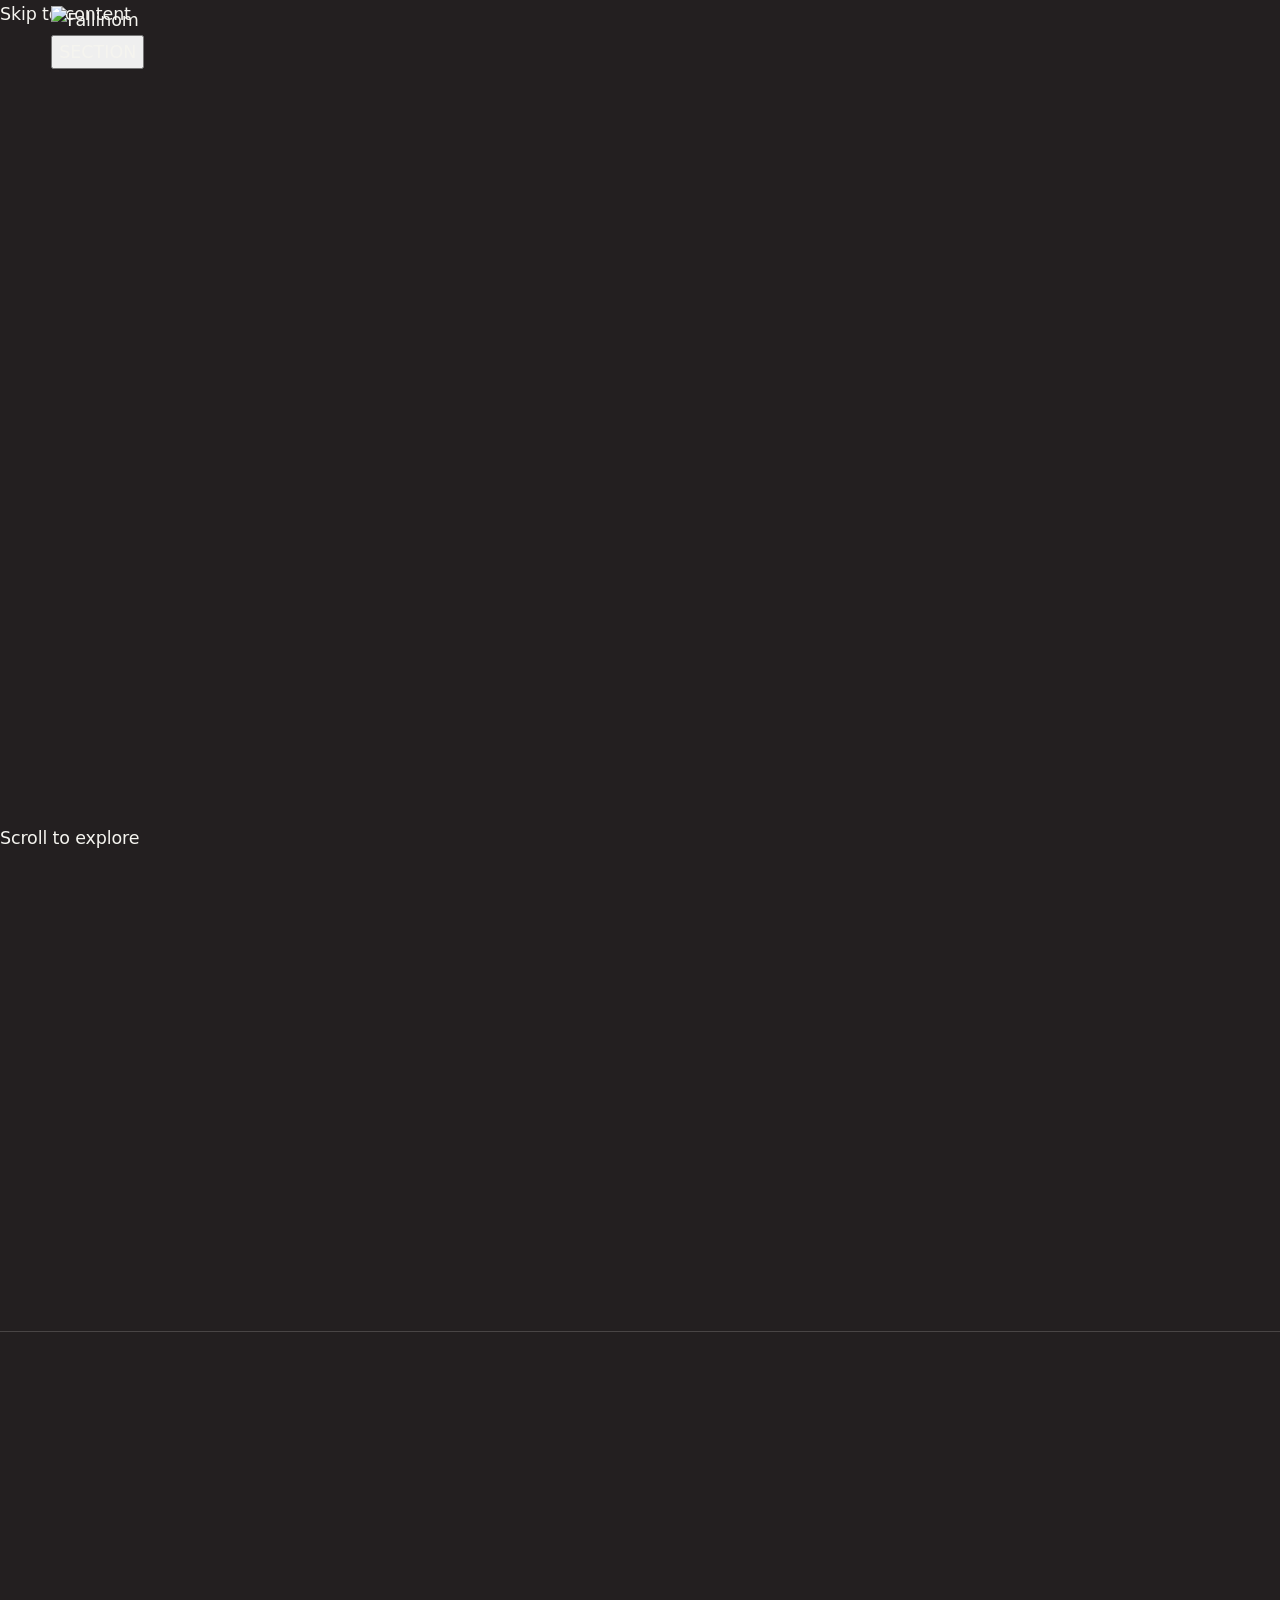
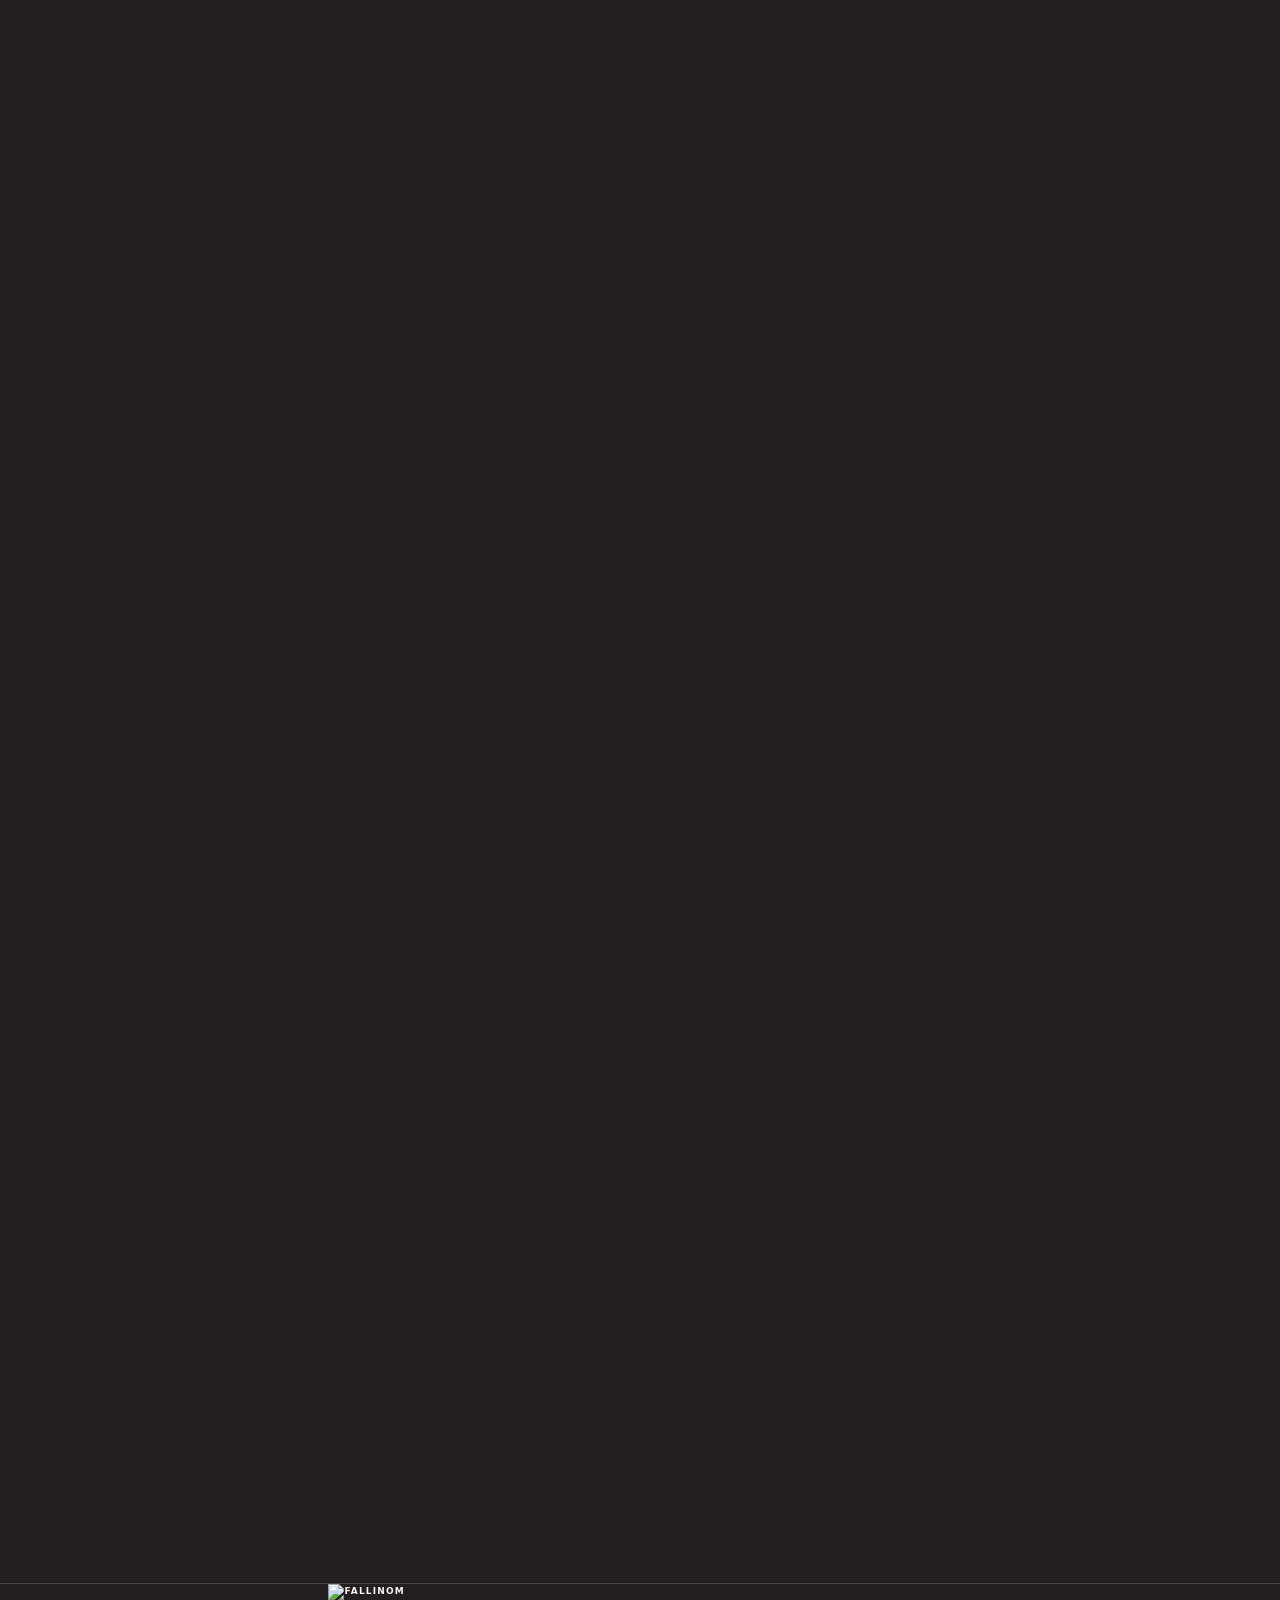
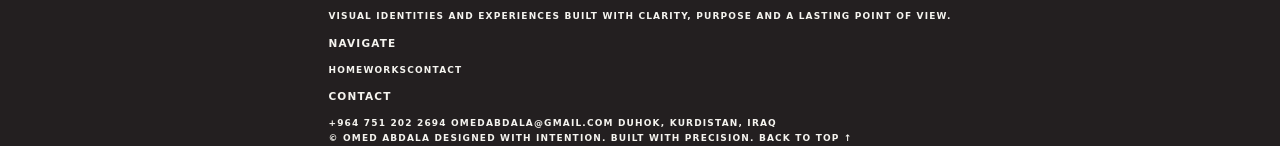
==== commit 5a3b72ea: "Add files via upload" ====
--- a/index.html
+++ b/index.html
@@ -1,201 +1,187 @@
-<!doctype html>
-<html lang="en" data-theme="dark">
+<!DOCTYPE html>
+
+<html lang="en">
 <head>
-  <meta charset="utf-8">
-  <meta name="viewport" content="width=device-width, initial-scale=1, viewport-fit=cover">
-  <meta name="description" content="Omed Abdala — graphic designer creating logos, identities, posters and monochrome visual systems.">
-  <meta name="theme-color" content="#231f20">
-  <title>Omed Abdala</title>
-  <link rel="icon" href="assets/favicon.svg" type="image/svg+xml">
-  <link rel="stylesheet" href="css/styles.css">
+<meta charset="utf-8"/>
+<meta content="width=device-width, initial-scale=1" name="viewport"/>
+<meta content="Omed Abdala — multidisciplinary graphic designer in Kurdistan creating memorable brand identities, editorial systems, posters, digital design and production-ready visual communication." name="description"/>
+<meta content="#af2024" name="theme-color"/>
+<title>Omed Abdala</title>
+<link href="assets/images/site-icon.svg" rel="icon" type="image/svg+xml"/>
+<link href="https://fonts.googleapis.com" rel="preconnect"/>
+<link crossorigin="" href="https://fonts.gstatic.com" rel="preconnect"/>
+<link href="https://fonts.googleapis.com/css2?family=DM+Sans:wght@400;500;600;700&amp;family=Syne:wght@500;600;700;800&amp;display=swap" rel="stylesheet"/>
+<link href="css/styles.css" rel="stylesheet"/>
+<script>document.documentElement.classList.add('js');</script>
 </head>
-<body class="home-page">
-  <div class="noise" aria-hidden="true"></div>
-  <div class="scroll-progress" aria-hidden="true"><span></span></div>
+<body data-page="home">
+<a class="skip-link" href="#main">Skip to content</a>
+<div aria-hidden="true" class="scroll-progress"><span></span></div>
+<header class="site-header" data-header="">
+<div class="site-header__inner shell">
+<a aria-label="Fallinom — home" class="brand" href="index.html">
+<img alt="Fallinom" class="brand__light" src="assets/images/fallinom-light.svg"/>
+</a>
+<div class="header-actions">
+<button aria-controls="mobile-menu" aria-expanded="false" aria-label="Open navigation" class="menu-button" data-menu-toggle="" type="button"><span class="menu-button__label" data-menu-label="">SECTION</span><span aria-hidden="true" class="menu-button__icon"><i></i><i></i></span></button>
+</div>
+</div>
+</header>
+<div aria-hidden="true" class="mobile-menu" data-mobile-menu="" id="mobile-menu"><div aria-hidden="true" class="mobile-menu__texture"></div><div class="mobile-menu__inner shell"><p class="mobile-menu__eyebrow">Navigation</p><nav aria-label="Primary navigation"><a aria-current="location" class="menu-link is-active" data-nav-section="home" href="#home"><span class="menu-link__number">01</span><span class="menu-link__copy"><b>Home</b></span></a><a class="menu-link" href="works.html"><span class="menu-link__number">02</span><span class="menu-link__copy"><b>Works</b></span></a><a class="menu-link" href="contact.html"><span class="menu-link__number">03</span><span class="menu-link__copy"><b>Contact</b></span></a></nav><div class="mobile-menu__footer"><a href="tel:+9647512022694">+964 751 202 2694</a><a href="mailto:omedabdala@gmail.com">omedabdala@gmail.com</a><span>Duhok, Kurdistan, Iraq</span></div></div></div>
+<main id="main">
+<section aria-labelledby="hero-title" class="hero" id="home">
+<div aria-hidden="true" class="hero__noise"></div>
+<div aria-hidden="true" class="hero__white-rail"></div>
+<div aria-hidden="true" class="hero__line hero__line--one"></div>
+<div aria-hidden="true" class="hero__line hero__line--two"></div>
+<div class="hero__content shell">
+<div class="hero__copy reveal" data-reveal="up">
+<p class="eyebrow eyebrow--light">graphic designer</p>
+<h1 id="hero-title">Omed<br/>Abdala.</h1>
+<p class="hero__lead">I am a graphic designer with experience in print design and professional printing. I create designs for posters, brochures, business cards, packaging, banners, books, and other printed materials, with careful attention to layout, color, quality, and print preparation.</p>
+<div class="hero__actions">
+</div>
+</div>
+<div aria-hidden="true" class="hero__figure" data-hero-figure="">
+<div class="hero__orbit"></div>
+<img alt="" fetchpriority="high" src="assets/images/omed-falling.png"/>
+</div>
+<div class="hero__story reveal" data-reveal="left">
+<span>FALLING INTO FORM</span>
+<p>Noise disappears.<br/>Meaning remains.</p>
+</div>
+<div aria-hidden="true" class="hero__scroll">
+<span>Scroll to explore</span><i></i>
+</div>
+</div>
+</section>
+<section aria-labelledby="belief-title" class="belief section section--white" id="beliefs">
+<div class="belief__grid shell">
+<div class="belief__copy reveal" data-reveal="up">
+<p class="eyebrow">My beliefs</p>
+<h2 id="belief-title">Simplicity is not emptiness. It is the point where an idea has <em>nowhere</em> left to hide.</h2>
+<p>Every idea begins in motion. I let it fall through layers of noise, trend and distraction until only its true form remains. My work lives between silence and intention, precision and emotion creating identities that are not only seen, but understood and remembered.</p>
+<a class="text-action" href="#about">Continue the story <span>↓</span></a>
+</div>
+<div class="belief__visual reveal" data-reveal="scale">
+<div class="belief__halo"></div>
+<img alt="A falling figure moving through layered frames" src="assets/images/falling-belief.svg"/>
+<p aria-hidden="true">BEYOND<br/>FALLING</p>
+</div>
+</div>
+</section>
+<section aria-labelledby="about-title" class="about section" id="about">
+<div aria-hidden="true" class="about__glow"></div>
+<div class="about__grid shell">
+<figure class="about__image reveal" data-reveal="left">
+<img alt="Omed Abdala, graphic designer" loading="lazy" src="assets/images/omed-about.jpg"/>
+<figcaption>
+<span>Based in</span>
+<strong>Duhok, Kurdistan</strong>
+</figcaption>
+</figure>
+<div class="about__copy reveal" data-reveal="right">
+<p class="eyebrow eyebrow--light">About me</p>
+<h2 id="about-title">I design with intention, precision and depth.</h2>
+<p class="about__intro">I am Omed Abdala, a multidisciplinary graphic designer creating visual systems that connect brands with people and ideas with meaning.</p>
+<p>My practice spans logos, brand identities, posters, social media, books, editorial layouts and signage. I also understand real production workflows from prepress and wide format printing to UV printing, CNC routing, laser cutting and engraving so every concept can move confidently from screen to reality.</p>
+<dl class="about__capabilities">
+<div><dt>Identity</dt><dd>Brand strategy, logos and visual systems</dd></div>
+<div><dt>Editorial</dt><dd>Books, posters and structured layouts</dd></div>
+<div><dt>Digital</dt><dd>Campaigns, social media and web direction</dd></div>
+<div><dt>Production</dt><dd>Print, signage and fabrication ready artwork</dd></div>
+</dl>
+<div class="about__actions">
+<a class="button button--solid" data-magnetic="" download="" href="assets/cv/Omed-Abdala-CV.pdf">Download CV <span>↓</span></a>
+<a class="button button--outline-light" data-magnetic="" href="contact.html">Contact <span>↗</span></a>
+</div>
+</div>
+</div>
+</section>
+<section aria-labelledby="selected-title" class="selected section">
+<div class="selected__heading shell reveal" data-reveal="up">
+<div>
+<p class="eyebrow">Designed to be remembered</p>
+<h2 id="selected-title">A selection of identities, editorial systems and visual campaigns.</h2>
+</div>
+<a class="text-action" href="works.html">Explore <span>↗</span></a>
+</div>
+<div class="project-strip shell">
+<button aria-label="Open DanexPharma case study" class="project-card project-card--identity reveal" data-project="danex" data-reveal="up" data-tilt="" type="button">
+<div aria-hidden="true" class="project-card__visual">
+<span class="danex-mark"><i></i><i></i><i></i></span>
+</div>
+<div class="project-card__meta"><span>Brand identity</span><span>01</span></div>
+<h3>DanexPharma</h3>
+<p>A precise identity built around trust, movement and clarity.</p>
+</button>
+<button aria-label="Open Kawa Abban case study" class="project-card project-card--editorial reveal" data-project="kawa" data-reveal="up" data-tilt="" type="button">
+<div aria-hidden="true" class="project-card__visual">
+<span class="book-mock"><b>KAWA<br/>ABBAN</b><i>Editorial / 2025</i></span>
+</div>
+<div class="project-card__meta"><span>Book design</span><span>02</span></div>
+<h3>Kawa Abban</h3>
+<p>A restrained editorial system shaped by rhythm and material contrast.</p>
+</button>
+<button aria-label="Open Wild Tiger case study" class="project-card project-card--campaign reveal" data-project="wild" data-reveal="up" data-tilt="" type="button">
+<div aria-hidden="true" class="project-card__visual">
+<span class="poster-mock"><i>WILD</i><b>TIGER</b><em>NOISE / INSTINCT / ENERGY</em></span>
+</div>
+<div class="project-card__meta"><span>Posters &amp; banner</span><span>03</span></div>
+<h3>Wild Tiger</h3>
+<p>A bold campaign language made for immediate visual impact.</p>
+</button>
+</div>
+<div class="selected__action shell reveal" data-reveal="up">
+<a class="button button--dark" data-magnetic="" href="works.html">Explore my works <span>↗</span></a>
+</div>
+</section>
+</main>
+<footer class="footer" id="contact">
+<div aria-hidden="true" class="footer__noise"></div>
+<div class="footer__inner shell">
+<div class="footer__grid">
+<div class="footer__brand-block">
+<a aria-label="Back to top" class="brand brand--footer" href="#home">
+<img alt="Fallinom" class="brand__light" src="assets/images/fallinom-light.svg"/>
+</a>
+<p>Visual identities and experiences built with clarity, purpose and a lasting point of view.</p>
+</div>
+<div>
+<h3>Navigate</h3>
 
-  <header class="site-header">
-    <a class="brand" href="#home" aria-label="Omed Abdala home">
-      <span class="theme-logo theme-logo--header" aria-label="Omed Abdala graphic designer">
-        <img class="theme-logo__dark" src="assets/branding/logo-white.svg" alt="">
-        <img class="theme-logo__light" src="assets/branding/logo-black.svg" alt="">
-      </span>
-    </a>
-
-    <nav class="desktop-nav" aria-label="Primary navigation" data-scroll-nav>
-      <a href="#home" data-nav-target="home" aria-current="page">HOME</a>
-      <a href="#about" data-nav-target="about">ABOUT</a>
-      <a href="work.html">WORK</a>
-    </nav>
-
-    <button class="theme-switch" id="themeToggle" type="button" aria-label="Switch between dark and light themes">
-      <span class="theme-switch__label">DARK</span>
-      <span class="theme-switch__track"><i></i></span>
-      <span class="theme-switch__label">LIGHT</span>
-    </button>
-
-    <button class="menu-trigger" id="menuTrigger" type="button" aria-expanded="false" aria-controls="mobileMenu" aria-label="Open menu">
-      <span></span><span></span><span></span>
-    </button>
-  </header>
-
-  <aside class="mobile-menu" id="mobileMenu" aria-hidden="true">
-    <div class="mobile-menu__header">
-      <span>NAVIGATION</span>
-      <span>OMED ABDALA / 2026</span>
-    </div>
-
-    <nav class="mobile-menu__nav" aria-label="Mobile navigation">
-      <a href="#home" data-nav-target="home" aria-current="page"><span>01</span>HOME</a>
-      <a href="#about" data-nav-target="about"><span>02</span>ABOUT</a>
-      <a href="work.html"><span>03</span>WORK</a>
-    </nav>
-
-    <div class="mobile-menu__footer">
-      <button class="theme-switch theme-switch--mobile" id="mobileThemeToggle" type="button" aria-label="Switch between dark and light themes">
-        <span class="theme-switch__label">DARK</span>
-        <span class="theme-switch__track"><i></i></span>
-        <span class="theme-switch__label">LIGHT</span>
-      </button>
-      <a href="https://instagram.com/omedabdala" target="_blank" rel="noreferrer">INSTAGRAM ↗</a>
-    </div>
-  </aside>
-
-  <main>
-    <section class="hero section" id="home">
-      <div class="hero__copy">
-        <p class="kicker reveal">GRAPHIC DESIGNER / KURDISTAN</p>
-        <h1 class="display reveal">Thought,<br>reduced to form.</h1>
-
-        <p class="hero__statement reveal">
-          I create brand identities, logos, posters, social media, books,
-          signage and production-ready visual systems shaped by clear ideas.
-        </p>
-
-        <div class="hero__actions reveal">
-          <a class="primary-link" href="work.html">VIEW SELECTED WORK <span>↗</span></a>
-          <a class="secondary-link" href="#about">ABOUT MY PROCESS <span>↓</span></a>
-        </div>
-      </div>
-
-      <figure class="hero-photo reveal">
-        <img src="assets/images/portrait-hero.jpg" alt="Black-and-white portrait of Omed Abdala">
-        <figcaption>
-          <span>SELF PORTRAIT / 01</span>
-          <span>PHILOSOPHY · MYTH · IDENTITY</span>
-          <span>2026</span>
-        </figcaption>
-      </figure>
-    </section>
-
-    <section class="philosophy section">
-      <div class="section-index reveal">
-        <span>01</span>
-        <span>PHILOSOPHY</span>
-      </div>
-
-      <div class="philosophy__content">
-        <h2 class="reveal">Simplicity is not emptiness. It is the point where an idea has nowhere left to hide.</h2>
-        <p class="reveal">
-          My work moves between black and white, silence and pressure, order and
-          obsession. I remove what distracts until the central meaning becomes visible.
-        </p>
-      </div>
-    </section>
-
-    <section class="selected section" id="selected">
-      <div class="section-heading reveal">
-        <div>
-          <p class="kicker">SELECTED WORK / 2026</p>
-          <h2>Identities made to remain.</h2>
-        </div>
-        <a class="secondary-link" href="work.html">OPEN FULL ARCHIVE <span>↗</span></a>
-      </div>
-
-      <div class="selected-grid" id="selectedProjects"></div>
-    </section>
-
-    <section class="about section" id="about">
-      <figure class="about-photo reveal">
-        <img src="assets/images/portrait-about.jpg" alt="Portrait of Omed Abdala">
-        <figcaption>
-          <span>OMED ABDALA</span>
-          <span>DESIGNER / PRINT &amp; SIGN PRODUCTION</span>
-        </figcaption>
-      </figure>
-
-      <div class="about__copy">
-        <div class="section-index reveal">
-            <span>02</span>
-            <span>ABOUT</span>
-          </div>
-
-        <h2 class="reveal">I design for the screen, the page and the physical world.</h2>
-
-        <p class="about__lead reveal">
-          I am Omed Abdala, a multidisciplinary graphic designer working across
-          logos, brand identities, posters, social media, books, editorial layouts,
-          signage and other forms of visual communication.
-        </p>
-
-        <p class="about__detail reveal">
-          My experience also extends into print production and visual fabrication.
-          I prepare artwork for wide-format and flex printing, UV printing,
-          CNC routing, laser cutting and engraving, sign-making and related
-          production workflows. This practical knowledge helps me create designs
-          that are visually strong, technically accurate and ready to be produced.
-        </p>
-
-        <div class="about__facts reveal">
-          <div>
-            <span>DESIGN</span>
-            <strong>Brand Identity / Logos / Posters / Social Media / Books</strong>
-          </div>
-          <div>
-            <span>PRINT</span>
-            <strong>Print Preparation / Wide-Format / Flex / UV Printing</strong>
-          </div>
-          <div>
-            <span>FABRICATION</span>
-            <strong>CNC Routing / Laser Cutting &amp; Engraving / Sign-Making</strong>
-          </div>
-          <div>
-            <span>APPROACH</span>
-            <strong>Concept / Precision / Production-Ready Execution</strong>
-          </div>
-        </div>
-      </div>
-    </section>
-
-    <section class="contact section">
-      <p class="kicker reveal">AVAILABLE FOR SELECTED PROJECTS</p>
-      <h2 class="reveal">Bring me the idea<br>you cannot ignore.</h2>
-
-      <div class="contact__links reveal">
-        <a href="https://instagram.com/omedabdala" target="_blank" rel="noreferrer">INSTAGRAM ↗</a>
-        <a href="tel:+9647512022694">+964 751 202 2694</a>
-        <a href="https://www.omedabdala.com" target="_blank" rel="noreferrer">OMEDABDALA.COM ↗</a>
-      </div>
-    </section>
-  </main>
-
-  <footer>
-    <span class="footer-copy">
-      <span class="footer-copy__full">© 2026 OMED ABDALA</span>
-      <span class="footer-copy__compact">© 2026</span>
-    </span>
-
-    <span class="theme-logo theme-logo--footer" aria-hidden="true">
-      <img class="theme-logo__dark" src="assets/branding/logo-white.svg" alt="">
-      <img class="theme-logo__light" src="assets/branding/logo-black.svg" alt="">
-    </span>
-
-    <a class="footer-link" href="#home">
-      <span class="footer-link__full">BACK TO TOP ↑</span>
-      <span class="footer-link__compact">TOP ↑</span>
-    </a>
-  </footer>
-
-  <script src="js/projects.js"></script>
-  <script src="js/main.js"></script>
+<a href="index.html">Home</a><a href="works.html">Works</a><a href="contact.html">Contact</a></div>
+<div>
+<h3>Contact</h3>
+<a href="tel:+9647512022694">+964 751 202 2694</a>
+<a href="mailto:omedabdala@gmail.com">omedabdala@gmail.com</a>
+<span>Duhok, Kurdistan, Iraq</span>
+</div>
+</div>
+<div class="footer__bottom">
+<span>© <span data-year=""></span> Omed Abdala</span>
+<span>Designed with intention. Built with precision.</span>
+<a href="#home">Back to top ↑</a>
+</div>
+</div>
+</footer>
+<dialog aria-labelledby="case-title" class="case-dialog" data-dialog="">
+<div class="case-dialog__bar">
+<span>Selected project / Case study</span>
+<button aria-label="Close case study" class="case-dialog__close" data-dialog-close="" type="button">
+<span>Close</span><i aria-hidden="true"></i>
+</button>
+</div>
+<div class="case-dialog__layout">
+<aside class="case-dialog__summary">
+<p class="eyebrow" data-case-category="">Project</p>
+<h2 data-case-title="" id="case-title">Project title</h2>
+<p class="case-dialog__lead" data-case-description=""></p>
+<dl data-case-meta=""></dl>
+<a class="button button--dark" href="mailto:omedabdala@gmail.com?subject=Project%20enquiry">Discuss a similar project <span>↗</span></a>
+</aside>
+<div aria-label="Project visuals" class="case-dialog__gallery" data-case-gallery=""></div>
+</div>
+</dialog><script defer="" src="js/app.js"></script>
 </body>
 </html>
--- a/css/styles.css
+++ b/css/styles.css
@@ -2499,3 +2499,54 @@
     gap: 14px;
   }
 }
+
+
+/* =========================================================
+   TOUCH VIEWER CONTROLS
+   One finger moves the artwork; two fingers pinch to zoom.
+   ========================================================= */
+
+.viewer__stage {
+  touch-action: none;
+  overscroll-behavior: contain;
+}
+
+.viewer__stage.is-pinching {
+  cursor: zoom-in;
+}
+
+.viewer__stage img {
+  -webkit-user-drag: none;
+  -webkit-touch-callout: none;
+}
+
+.viewer__hint-touch {
+  display: none;
+}
+
+@media (hover: none) and (pointer: coarse) {
+  .viewer__hint-desktop {
+    display: none;
+  }
+
+  .viewer__hint-touch {
+    display: inline;
+  }
+
+  .viewer__hint {
+    display: block !important;
+    left: 50%;
+    bottom: 12px;
+    width: max-content;
+    max-width: calc(100% - 28px);
+    transform: translateX(-50%);
+    text-align: center;
+    font-size: 8px;
+    opacity: .58;
+  }
+
+  /* Pinching is the primary zoom control on phones and tablets. */
+  .viewer__zoom {
+    display: none;
+  }
+}
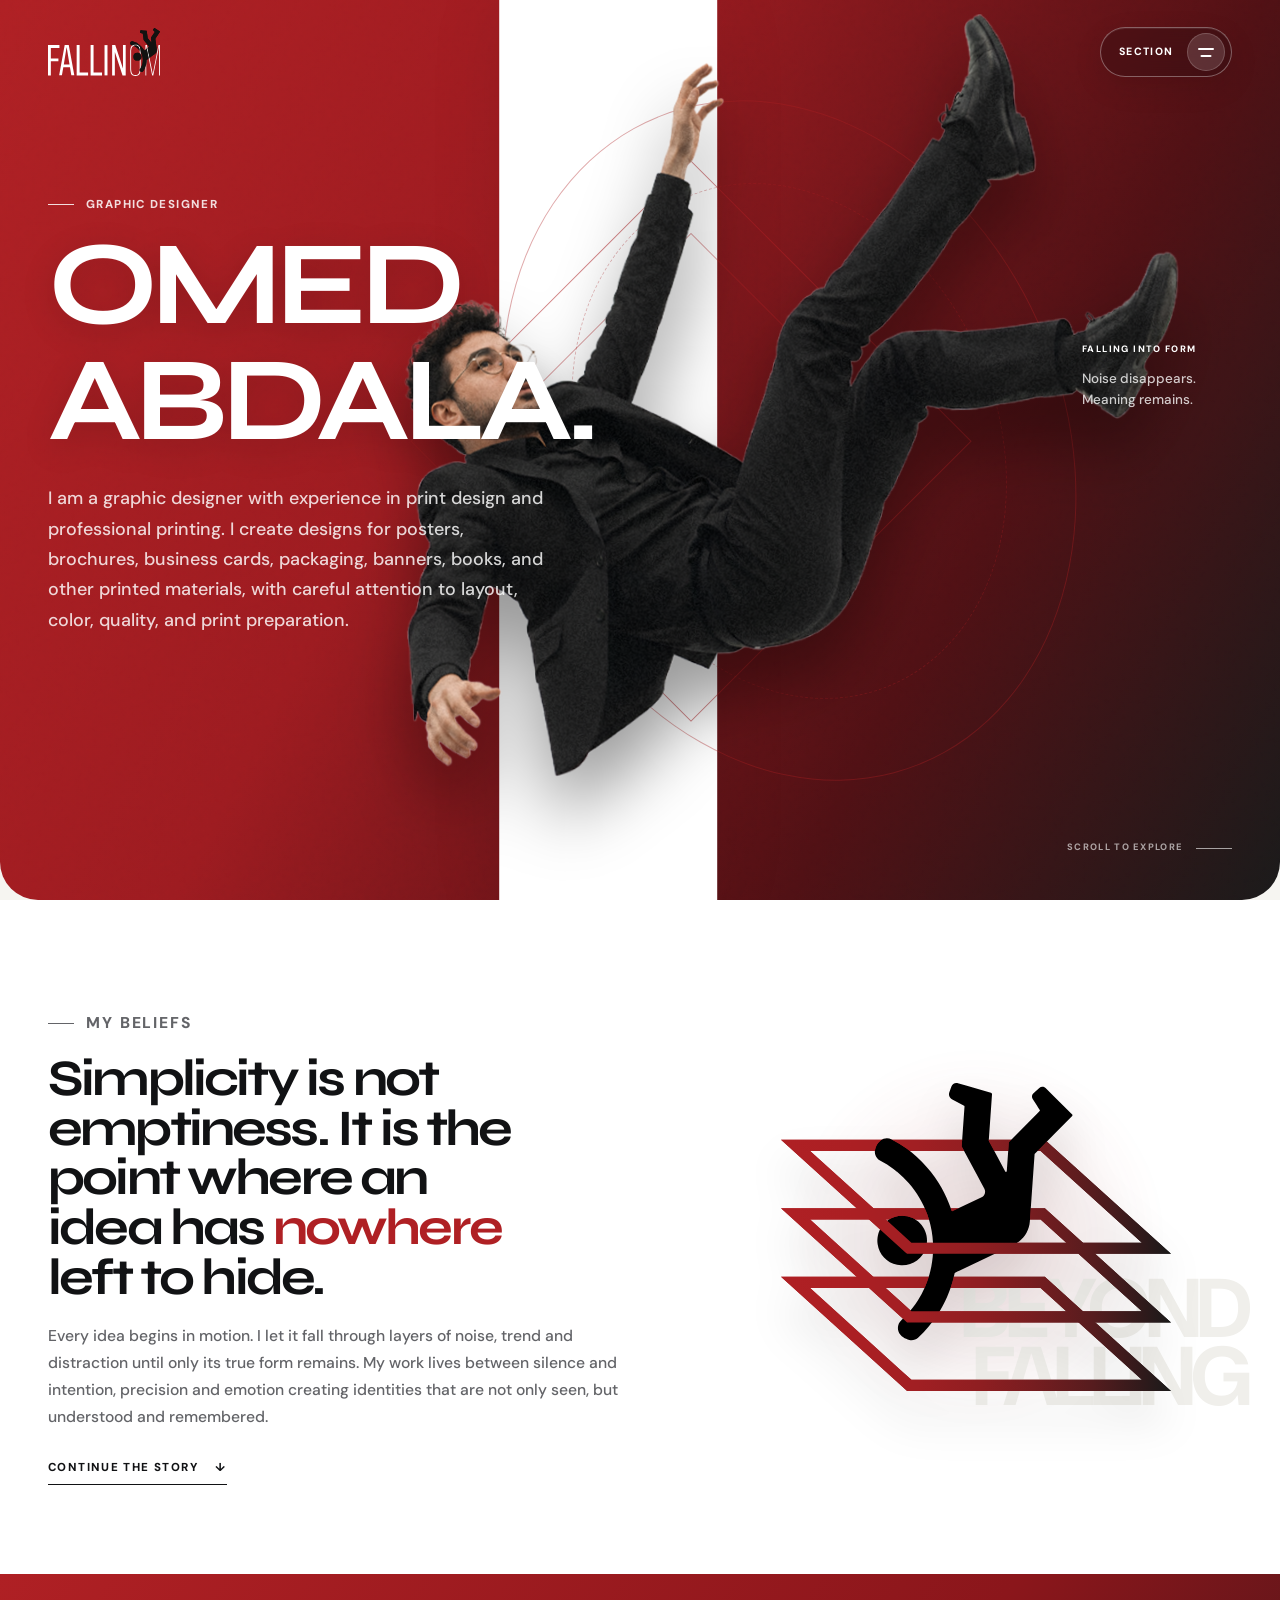
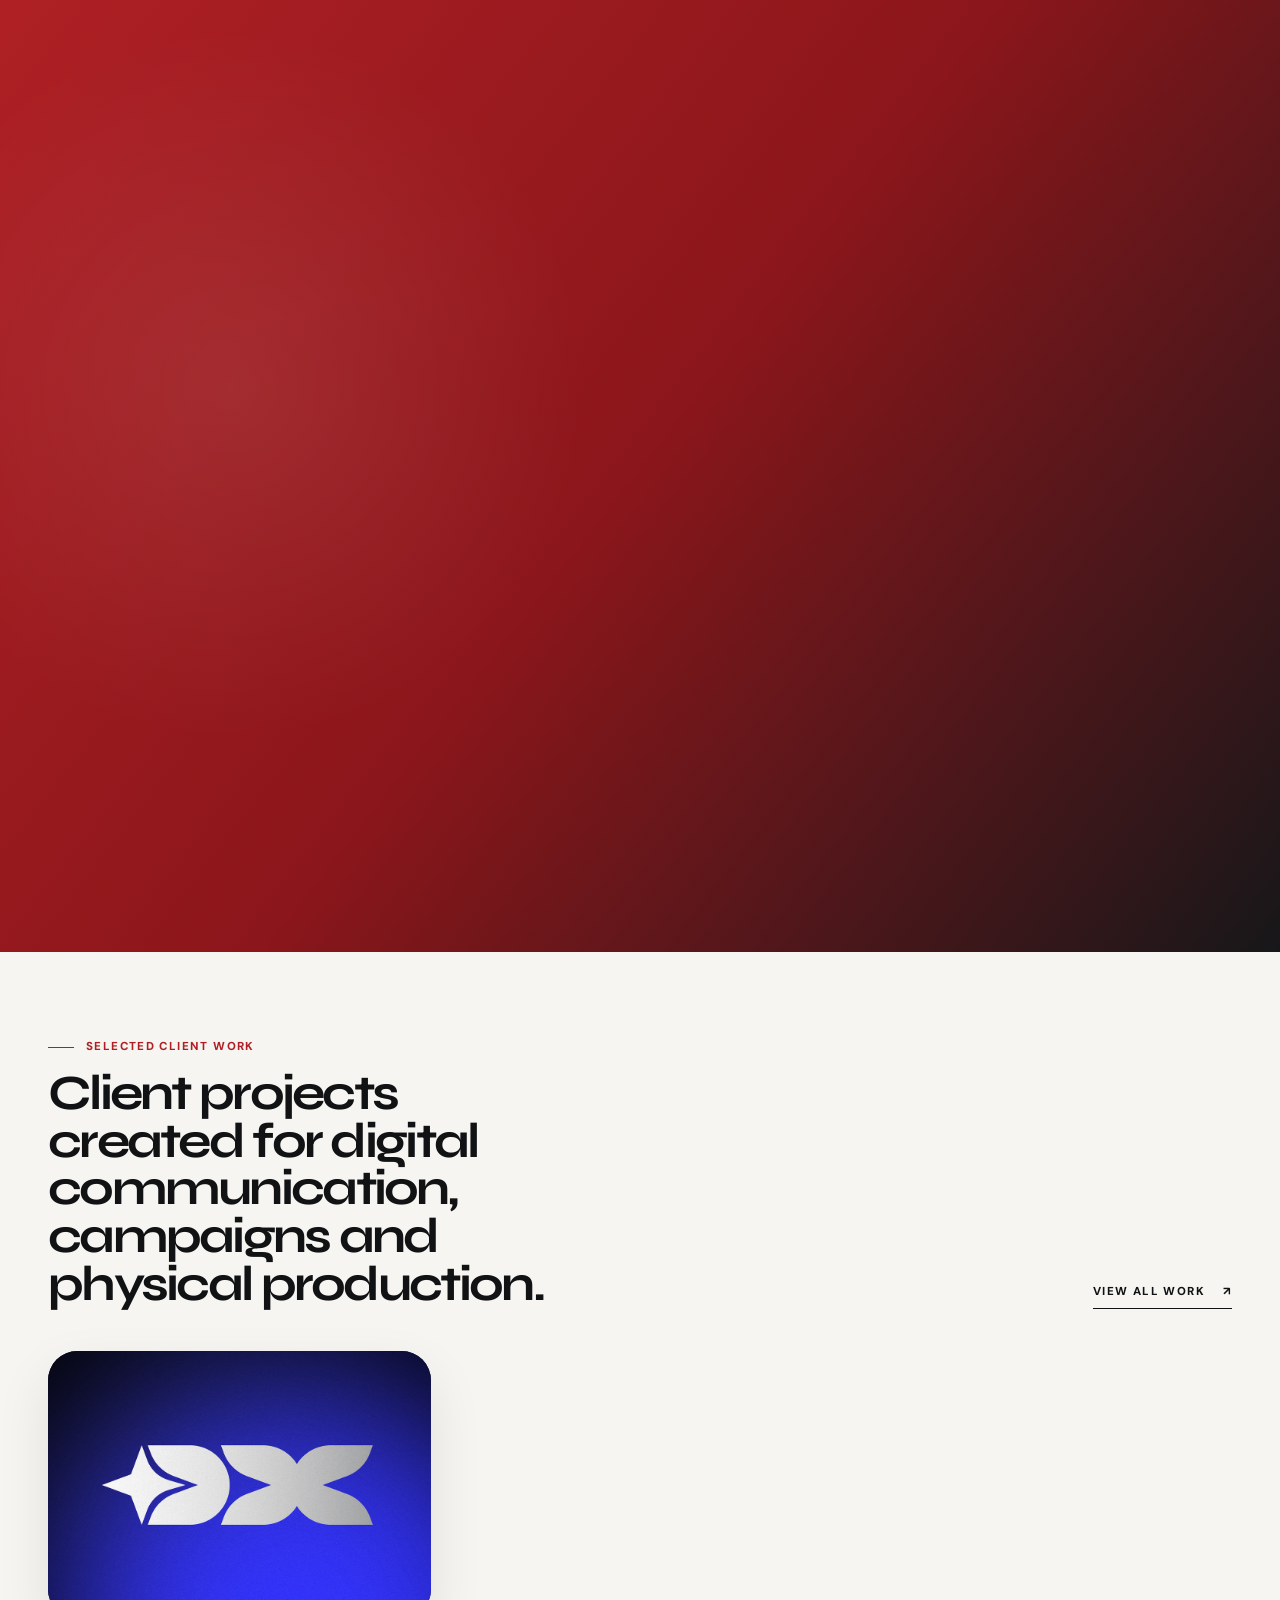
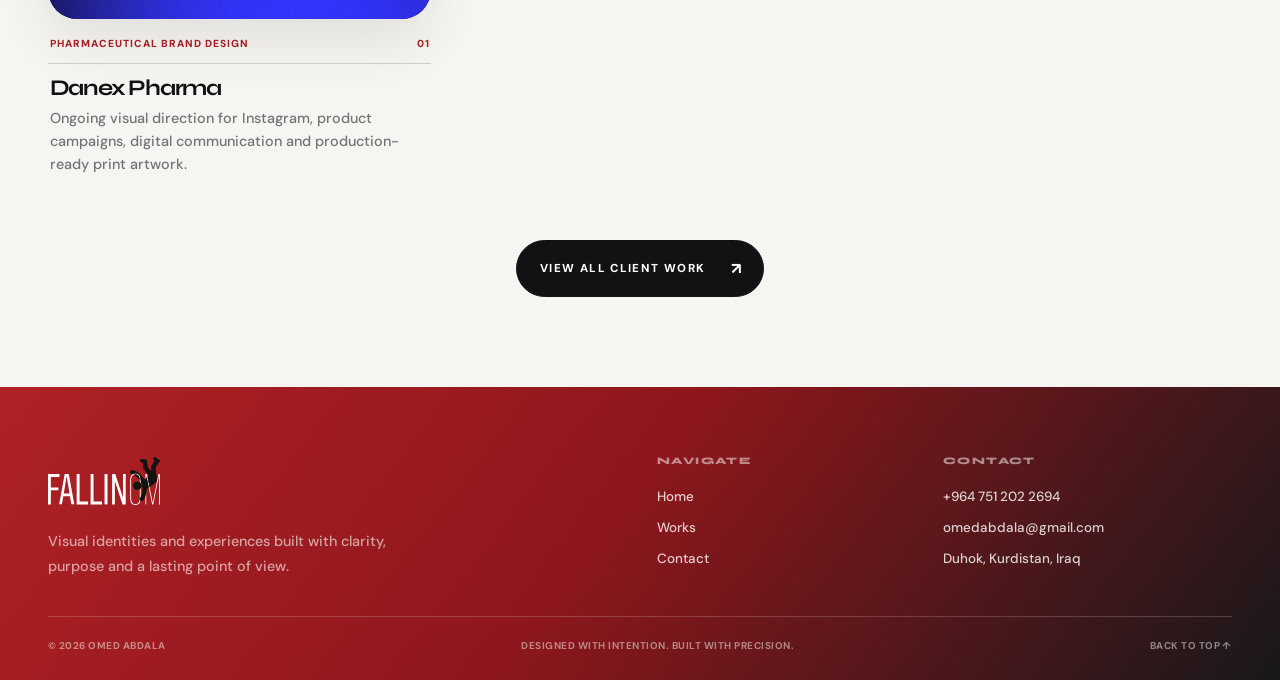
==== commit 224895b3: "Add files via upload" ====
--- a/index.html
+++ b/index.html
@@ -101,39 +101,15 @@
 <section aria-labelledby="selected-title" class="selected section">
 <div class="selected__heading shell reveal" data-reveal="up">
 <div>
-<p class="eyebrow">Designed to be remembered</p>
-<h2 id="selected-title">A selection of identities, editorial systems and visual campaigns.</h2>
+<p class="eyebrow">Selected client work</p>
+<h2 id="selected-title">Client projects created for digital communication, campaigns and physical production.</h2>
 </div>
-<a class="text-action" href="works.html">Explore <span>↗</span></a>
+<a class="text-action" href="works.html">View all work <span>↗</span></a>
 </div>
-<div class="project-strip shell">
-<button aria-label="Open DanexPharma case study" class="project-card project-card--identity reveal" data-project="danex" data-reveal="up" data-tilt="" type="button">
-<div aria-hidden="true" class="project-card__visual">
-<span class="danex-mark"><i></i><i></i><i></i></span>
-</div>
-<div class="project-card__meta"><span>Brand identity</span><span>01</span></div>
-<h3>DanexPharma</h3>
-<p>A precise identity built around trust, movement and clarity.</p>
-</button>
-<button aria-label="Open Kawa Abban case study" class="project-card project-card--editorial reveal" data-project="kawa" data-reveal="up" data-tilt="" type="button">
-<div aria-hidden="true" class="project-card__visual">
-<span class="book-mock"><b>KAWA<br/>ABBAN</b><i>Editorial / 2025</i></span>
-</div>
-<div class="project-card__meta"><span>Book design</span><span>02</span></div>
-<h3>Kawa Abban</h3>
-<p>A restrained editorial system shaped by rhythm and material contrast.</p>
-</button>
-<button aria-label="Open Wild Tiger case study" class="project-card project-card--campaign reveal" data-project="wild" data-reveal="up" data-tilt="" type="button">
-<div aria-hidden="true" class="project-card__visual">
-<span class="poster-mock"><i>WILD</i><b>TIGER</b><em>NOISE / INSTINCT / ENERGY</em></span>
-</div>
-<div class="project-card__meta"><span>Posters &amp; banner</span><span>03</span></div>
-<h3>Wild Tiger</h3>
-<p>A bold campaign language made for immediate visual impact.</p>
-</button>
-</div>
+<!-- The first six selected clients are generated from js/app.js. -->
+<div class="project-strip shell" data-project-grid="home"></div>
 <div class="selected__action shell reveal" data-reveal="up">
-<a class="button button--dark" data-magnetic="" href="works.html">Explore my works <span>↗</span></a>
+<a class="button button--dark" data-magnetic="" href="works.html">View all client work <span>↗</span></a>
 </div>
 </section>
 </main>
@@ -178,6 +154,7 @@
 <h2 data-case-title="" id="case-title">Project title</h2>
 <p class="case-dialog__lead" data-case-description=""></p>
 <dl data-case-meta=""></dl>
+<a class="case-dialog__instagram" data-case-instagram="" href="https://www.instagram.com/danexpharma/" target="_blank" rel="noopener">View project on Instagram <span>↗</span></a>
 <a class="button button--dark" href="mailto:omedabdala@gmail.com?subject=Project%20enquiry">Discuss a similar project <span>↗</span></a>
 </aside>
 <div aria-label="Project visuals" class="case-dialog__gallery" data-case-gallery=""></div>
--- a/css/styles.css
+++ b/css/styles.css
@@ -1,2552 +1,2518 @@
-/* OMED ABDALA — REFINED PORTFOLIO V7 */
-
-:root {
-  --ink: #231f20;
-  --paper: #f5f4ef;
-  --muted: rgba(245, 244, 239, .64);
-  --line: rgba(245, 244, 239, .18);
-  --soft: rgba(245, 244, 239, .055);
-  --panel: #231f20;
-  --header-h: 76px;
-  --gutter: clamp(20px, 4vw, 64px);
-  --content: 1440px;
-  --ease: cubic-bezier(.16, 1, .3, 1);
-  --sans: "Helvetica Neue", Helvetica, Arial, sans-serif;
-  --serif: Georgia, "Times New Roman", serif;
-}
-
-html[data-theme="light"] {
-  --ink: #ffffff;
-  --paper: #231f20;
-  --muted: rgba(35, 31, 32, .62);
-  --line: rgba(35, 31, 32, .17);
-  --soft: rgba(35, 31, 32, .05);
-  --panel: #f3f3f3;
-}
-
-* { box-sizing: border-box; }
-
-html {
-  background: var(--ink);
-  scroll-behavior: smooth;
-}
-
-body {
-  margin: 0;
-  overflow-x: hidden;
-  background: var(--ink);
-  color: var(--paper);
-  font-family: var(--sans);
-  font-size: 16px;
-  line-height: 1.6;
-  transition: background .45s ease, color .45s ease;
-}
-
-body.menu-open,
-body.viewer-open { overflow: hidden; }
-
-a { color: inherit; text-decoration: none; }
-button, input { font: inherit; }
-button { color: inherit; }
-img { display: block; max-width: 100%; }
-
-::selection {
-  background: var(--paper);
-  color: var(--ink);
-}
-
-.noise {
-  position: fixed;
-  inset: 0;
-  z-index: 9999;
-  pointer-events: none;
-  opacity: .026;
-  background-image: url("data:image/svg+xml,%3Csvg viewBox='0 0 180 180' xmlns='http://www.w3.org/2000/svg'%3E%3Cfilter id='n'%3E%3CfeTurbulence type='fractalNoise' baseFrequency='.8' numOctaves='3' stitchTiles='stitch'/%3E%3C/filter%3E%3Crect width='100%25' height='100%25' filter='url(%23n)' opacity='.74'/%3E%3C/svg%3E");
-  mix-blend-mode: soft-light;
-}
-
-.scroll-progress {
-  position: fixed;
-  inset: 0 0 auto;
-  z-index: 12000;
-  height: 2px;
-}
-
-.scroll-progress span {
+@layer reset, tokens, base, header, home, works, footer, motion, responsive;
+
+@layer reset {
+  *, *::before, *::after { box-sizing: border-box; }
+  html { scroll-behavior: smooth; }
+  body, h1, h2, h3, p, figure, dl, dd { margin: 0; }
+  ul, ol { margin: 0; padding: 0; list-style: none; }
+  button, input, textarea, select { font: inherit; }
+  button { border: 0; }
+  img, svg { display: block; max-width: 100%; }
+  a { color: inherit; text-decoration: none; }
+}
+
+@layer tokens {
+  :root {
+    --red: #af2024;
+    --red-bright: #d3292f;
+    --ink: #111214;
+    --black: #08090a;
+    --paper: #f6f5f1;
+    --white: #ffffff;
+    --line: rgba(17, 18, 20, .16);
+    --muted: #66686c;
+    --shell: min(1280px, calc(100vw - 96px));
+    --radius-lg: 38px;
+    --radius-md: 24px;
+    --ease: cubic-bezier(.2, .75, .2, 1);
+    --font-body: "DM Sans", "Segoe UI", Arial, sans-serif;
+    --font-display: "Syne", "Arial Black", sans-serif;
+    --font: var(--font-body);
+    --page-bg: var(--paper);
+    --page-text: var(--ink);
+    --surface: #ffffff;
+    --surface-2: #ecebe7;
+    --surface-line: rgba(17, 18, 20, .16);
+    --footer-bg: linear-gradient(128deg, #af2024 0%, #8b161b 48%, #171719 100%);
+    --about-bg: linear-gradient(128deg, #af2024 0%, #8b161b 50%, #171719 100%);
+    color-scheme: light;
+  }
+}
+
+@layer base {
+  html { background: var(--page-bg); }
+  body {
+    min-width: 320px;
+    overflow-x: hidden;
+    background: var(--page-bg);
+    color: var(--page-text);
+    font-family: var(--font);
+    font-size: 16px;
+    font-weight: 500;
+    line-height: 1.72;
+    text-rendering: optimizeLegibility;
+    -webkit-font-smoothing: antialiased;
+    transition: none;
+  }
+  body.menu-open { overflow: hidden; }
+  ::selection { color: #fff; background: var(--red); }
+  .shell { width: var(--shell); margin-inline: auto; }
+  .section { position: relative; padding-block: clamp(72px, 7vw, 108px); }
+  .section--white { background: #fff; color: var(--ink); }
+  h1, h2, h3, p, a, button, dt, dd, span { font-family: var(--font); }
+  h1, h2, h3 { font-weight: 700; line-height: .97; letter-spacing: -.045em; text-wrap: balance; }
+  h1 { font-size: clamp(4.5rem, 9.3vw, 9.8rem); }
+  h2 { font-size: clamp(2.3rem, 4.05vw, 4.7rem); }
+  h3 { font-size: clamp(1.4rem, 2vw, 2rem); }
+  em { color: var(--red); font-style: normal; }
+  .eyebrow {
+    display: flex;
+    align-items: center;
+    gap: .75rem;
+    margin-bottom: 1.05rem;
+    color: var(--red);
+    font-size: .72rem;
+    font-weight: 800;
+    line-height: 1;
+    letter-spacing: .16em;
+    text-transform: uppercase;
+  }
+  .eyebrow::before { content: ""; width: 26px; height: 1px; background: currentColor; }
+  .eyebrow--light { color: rgba(255, 255, 255, .85); }
+  .skip-link { position: fixed; z-index: 1000; top: 12px; left: 12px; transform: translateY(-160%); padding: .7rem 1rem; border-radius: 999px; background: #fff; color: #111; font-weight: 700; }
+  .skip-link:focus { transform: translateY(0); }
+  .scroll-progress { position: fixed; z-index: 1000; top: 0; left: 0; width: 100%; height: 2px; pointer-events: none; }
+  .scroll-progress span { display: block; width: 100%; height: 100%; background: var(--red-bright); transform: scaleX(0); transform-origin: left; }
+  .section-index { display: none; }
+  .section-index i { flex: 0 0 52px; height: 1px; background: currentColor; opacity: .5; }
+  .section-index--light { color: rgba(255, 255, 255, .6); }
+  .button {
+    position: relative;
+    display: inline-flex;
+    align-items: center;
+    justify-content: center;
+    gap: 1.6rem;
+    min-height: 54px;
+    padding: .85rem 1.3rem .85rem 1.45rem;
+    border-radius: 999px;
+    font-size: .72rem;
+    font-weight: 800;
+    letter-spacing: .08em;
+    text-transform: uppercase;
+    transition: transform .35s var(--ease), background-color .35s ease, color .35s ease, border-color .35s ease, box-shadow .35s ease;
+    overflow: hidden;
+  }
+  .button span { position: relative; z-index: 1; font-size: 1rem; transition: transform .35s var(--ease); }
+  .button:hover span { transform: translate(4px, -4px); }
+  .button--light { border: 1px solid rgba(255,255,255,.55); color: #fff; background: rgba(255,255,255,.06); backdrop-filter: blur(12px); }
+  .button--light:hover { background: #fff; color: #111; box-shadow: 0 14px 40px rgba(0,0,0,.2); }
+  .button--solid { background: #fff; color: #111; border: 1px solid #fff; }
+  .button--solid:hover { background: var(--red-bright); color: #fff; border-color: var(--red-bright); }
+  .button--outline-light { color: #fff; border: 1px solid rgba(255,255,255,.38); }
+  .button--outline-light:hover { background: rgba(255,255,255,.1); border-color: #fff; }
+  .button--dark { background: var(--ink); color: #fff; border: 1px solid var(--ink); }
+  .button--dark:hover { background: var(--red); border-color: var(--red); color: #fff; }
+  .text-action { display: inline-flex; align-items: center; gap: 1.1rem; padding-bottom: .35rem; border-bottom: 1px solid currentColor; font-size: .72rem; font-weight: 800; letter-spacing: .1em; text-transform: uppercase; }
+  .text-action span { transition: transform .3s var(--ease); }
+  .text-action:hover span { transform: translate(4px, -4px); }
+  .text-action--light { color: #fff; }
+}
+
+@layer header {
+  .site-header { position: fixed; z-index: 120; top: 0; left: 0; width: 100%; color: #fff; background: rgba(12, 12, 14, .22); border-bottom: 1px solid rgba(255,255,255,.08); backdrop-filter: blur(10px); transition: background-color .35s ease, border-color .35s ease, box-shadow .35s ease, transform .35s var(--ease); }
+  .site-header.is-scrolled, .site-header--solid { background: rgba(15, 15, 17, .9); border-bottom: 1px solid rgba(255,255,255,.1); box-shadow: 0 12px 40px rgba(0,0,0,.12); backdrop-filter: blur(18px); }
+  .site-header__inner { min-height: 82px; display: grid; grid-template-columns: 160px 1fr 160px; align-items: center; }
+  .brand { position: relative; display: inline-flex; align-items: center; width: 118px; height: 48px; }
+  .brand img { width: 100%; height: 100%; object-fit: contain; object-position: left center; }
+  .desktop-nav { justify-self: center; display: flex; align-items: center; gap: .2rem; padding: .3rem; border: 1px solid rgba(255,255,255,.11); border-radius: 999px; background: rgba(255,255,255,.055); box-shadow: inset 0 1px 0 rgba(255,255,255,.06); }
+  .desktop-nav__link { position: relative; display: inline-flex; align-items: center; justify-content: center; min-height: 42px; padding: 0 1.15rem; border-radius: 999px; color: rgba(255,255,255,.66); font-size: .65rem; font-weight: 800; letter-spacing: .11em; text-transform: uppercase; transition: color .3s ease, background-color .3s ease, box-shadow .3s ease, transform .3s var(--ease); }
+  .desktop-nav__link::before { content: ""; position: absolute; left: 50%; bottom: 6px; width: 4px; height: 4px; border-radius: 50%; background: var(--red-bright); opacity: 0; transform: translate(-50%, 4px) scale(.5); transition: opacity .3s ease, transform .35s var(--ease); }
+  .desktop-nav__link:hover { color: #fff; background: rgba(255,255,255,.09); transform: translateY(-1px); }
+  .desktop-nav__link.is-active { color: #111; background: #fff; box-shadow: 0 8px 24px rgba(0,0,0,.18); }
+  .desktop-nav__link.is-active::before { opacity: 1; transform: translate(-50%, 0) scale(1); }
+  .header-actions { justify-self: end; display: flex; align-items: center; gap: .8rem; }
+  .header-contact { display: inline-flex; align-items: center; gap: .7rem; min-height: 44px; padding: .72rem 1.08rem .72rem 1.2rem; border: 1px solid var(--red-bright); border-radius: 999px; color: #fff; background: var(--red); box-shadow: 0 10px 28px rgba(117,10,15,.26); font-size: .64rem; font-weight: 800; letter-spacing: .1em; text-transform: uppercase; transition: color .3s ease, background-color .3s ease, border-color .3s ease, box-shadow .3s ease, transform .3s var(--ease); }
+  .header-contact span { font-size: .85rem; transition: transform .3s var(--ease); }
+  .header-contact:hover { color: #111; background: #fff; border-color: #fff; box-shadow: 0 13px 32px rgba(0,0,0,.22); transform: translateY(-2px); }
+  .header-contact:hover span { transform: translate(3px,-3px); }
+  .menu-button { display: none; width: 48px; height: 48px; border-radius: 50%; background: rgba(255,255,255,.08); border: 1px solid rgba(255,255,255,.3); cursor: pointer; }
+  .menu-button span { position: absolute; left: 13px; width: 20px; height: 1.5px; background: #fff; transition: transform .35s var(--ease), top .35s var(--ease); }
+  .menu-button span:first-child { top: 19px; }
+  .menu-button span:last-child { top: 27px; }
+  .menu-button[aria-expanded="true"] span:first-child { top: 23px; transform: rotate(45deg); }
+  .menu-button[aria-expanded="true"] span:last-child { top: 23px; transform: rotate(-45deg); }
+  .mobile-menu { position: fixed; z-index: 110; inset: 0; display: grid; align-items: center; color: #fff; background: linear-gradient(145deg, #af2024, #650f13 48%, #0b0b0d); visibility: hidden; opacity: 0; clip-path: circle(0 at calc(100% - 70px) 48px); transition: clip-path .75s var(--ease), opacity .3s ease, visibility .75s; }
+  .mobile-menu.is-open { visibility: visible; opacity: 1; clip-path: circle(150% at calc(100% - 70px) 48px); }
+  .mobile-menu__texture, .hero__noise, .footer__noise, .work-hero__noise { position: absolute; inset: 0; pointer-events: none; opacity: .14; background-image: url("data:image/svg+xml,%3Csvg viewBox='0 0 180 180' xmlns='http://www.w3.org/2000/svg'%3E%3Cfilter id='n'%3E%3CfeTurbulence type='fractalNoise' baseFrequency='.9' numOctaves='3' stitchTiles='stitch'/%3E%3C/filter%3E%3Crect width='100%25' height='100%25' filter='url(%23n)' opacity='.32'/%3E%3C/svg%3E"); mix-blend-mode: overlay; }
+  .mobile-menu__inner { position: relative; padding-top: 110px; }
+  .mobile-menu__eyebrow { margin-bottom: 2rem; color: rgba(255,255,255,.5); font-size: .68rem; font-weight: 800; letter-spacing: .16em; text-transform: uppercase; }
+  .mobile-menu nav { display: grid; }
+  .mobile-menu nav a { display: grid; grid-template-columns: 46px 1fr; align-items: end; padding-block: .55rem; border-bottom: 1px solid rgba(255,255,255,.15); font-size: clamp(2.8rem, 11vw, 6rem); font-weight: 700; line-height: 1; letter-spacing: -.055em; transition: padding-left .3s var(--ease), color .3s ease; }
+  .mobile-menu nav a:hover { padding-left: .4rem; color: #ff8589; }
+  .mobile-menu nav a span { padding-bottom: .45rem; font-size: .62rem; letter-spacing: .14em; opacity: .5; }
+  .mobile-menu__footer { display: flex; justify-content: space-between; gap: 1rem; margin-top: 2.4rem; font-size: .8rem; color: rgba(255,255,255,.66); }
+
+  @media (min-width: 961px) {
+    .site-header { top: 14px; padding-inline: 0; background: transparent; border-bottom: 0; backdrop-filter: none; }
+    .site-header.is-scrolled, .site-header--solid { background: transparent; border-bottom: 0; box-shadow: none; backdrop-filter: none; }
+    .site-header__inner { min-height: 68px; padding: 0 11px 0 20px; border: 1px solid rgba(255,255,255,.14); border-radius: 999px; background: rgba(10,10,12,.76); box-shadow: 0 18px 54px rgba(0,0,0,.18), inset 0 1px 0 rgba(255,255,255,.08); backdrop-filter: blur(22px) saturate(145%); -webkit-backdrop-filter: blur(22px) saturate(145%); transition: background-color .35s ease, border-color .35s ease, box-shadow .35s ease, transform .35s var(--ease); }
+    .site-header.is-scrolled .site-header__inner, .site-header--solid .site-header__inner { background: rgba(8,8,10,.94); border-color: rgba(255,255,255,.12); box-shadow: 0 20px 58px rgba(0,0,0,.28), inset 0 1px 0 rgba(255,255,255,.07); }
+    .brand { width: 108px; height: 42px; }
+  }
+}
+
+@layer home {
+  .hero { position: relative; min-height: min(940px, 100svh); overflow: hidden; color: #fff; background: linear-gradient(118deg, #af2024 0%, #9d1b20 37%, #501014 72%, #1a1a1a 100%); border-radius: 0 0 var(--radius-lg) var(--radius-lg); }
+  .hero__white-rail { position: absolute; z-index: 1; top: 0; bottom: 0; left: 47.5%; width: clamp(150px, 17vw, 260px); transform: translateX(-50%); background: #fff; box-shadow: 0 0 80px rgba(0,0,0,.08); }
+  .hero__line { position: absolute; z-index: 2; left: 54%; top: 49%; width: clamp(230px, 31vw, 480px); height: clamp(230px, 31vw, 480px); border: 1px solid rgba(175,32,36,.55); transform: translate(-50%,-50%) rotate(45deg); }
+  .hero__line--two { width: clamp(170px, 23vw, 360px); height: clamp(170px, 23vw, 360px); opacity: .7; transform: translate(-50%,-50%) rotate(45deg); }
+  .hero__content { position: relative; z-index: 3; min-height: min(940px, 100svh); padding-top: 118px; }
+  .hero__copy { position: relative; z-index: 8; width: min(42%, 540px); padding-top: clamp(72px, 9vh, 108px); }
+  .hero__copy h1 { color: #fff; text-transform: uppercase; text-shadow: 0 8px 34px rgba(0,0,0,.16); }
+  .hero__lead { max-width: 36rem; margin-top: 1.55rem; color: rgba(255,255,255,.82); font-size: clamp(1rem, 1.4vw, 1.18rem); line-height: 1.7; }
+  .hero__actions { display: flex; align-items: center; gap: 1.6rem; margin-top: 2.35rem; }
+  .hero__figure { position: absolute; z-index: 7; top: 49%; left: 61%; width: min(75vw, 920px); transform: translate(-50%,-50%); pointer-events: none; }
+  .hero__figure img { width: 100%; filter: drop-shadow(0 42px 34px rgba(0,0,0,.4)); transform: rotate(-1.5deg); animation: heroFloat 7s ease-in-out infinite; will-change: transform; }
+  .hero__orbit { position: absolute; z-index: -1; inset: 12% 18% 12% 22%; border: 1px solid rgba(175,32,36,.38); border-radius: 50%; transform: rotate(-22deg); }
+  .hero__orbit::after { content: ""; position: absolute; inset: 12%; border: 1px dashed rgba(175,32,36,.3); border-radius: 50%; }
+  .hero__story { position: absolute; z-index: 9; right: 0; top: 38%; width: 150px; color: rgba(255,255,255,.78); }
+  .hero__story span { display: block; margin-bottom: .7rem; color: #fff; font-size: .58rem; font-weight: 800; letter-spacing: .15em; }
+  .hero__story p { font-size: .84rem; line-height: 1.55; }
+  .hero__scroll { position: absolute; z-index: 9; right: 0; bottom: 44px; display: flex; align-items: center; gap: .8rem; color: rgba(255,255,255,.6); font-size: .58rem; font-weight: 800; letter-spacing: .14em; text-transform: uppercase; }
+  .hero__scroll i { width: 36px; height: 1px; background: currentColor; animation: scrollPulse 1.8s ease-in-out infinite; }
+  .belief__grid { display: grid; grid-template-columns: 1.08fr .92fr; align-items: center; gap: clamp(2.5rem, 5.5vw, 5.5rem); }
+  .belief__copy h2 { max-width: 15ch; font-size: clamp(2.35rem, 4vw, 4.45rem); }
+  .belief__copy > p { max-width: 44rem; margin-top: 1.3rem; color: #636468; font-size: clamp(.98rem, 1.15vw, 1.08rem); line-height: 1.72; text-wrap: pretty; }
+  .belief__copy .text-action { margin-top: 1.7rem; }
+  .belief__visual { position: relative; min-height: 370px; display: grid; place-items: center; }
+  .belief__visual img { position: relative; z-index: 2; width: min(100%, 390px); filter: drop-shadow(0 28px 22px rgba(0,0,0,.12)); transition: transform .65s var(--ease); }
+  .belief__visual:hover img { transform: translateY(-10px) rotate(2deg); }
+  .belief__halo { position: absolute; width: 76%; aspect-ratio: 1; border-radius: 50%; background: radial-gradient(circle, rgba(175,32,36,.12), transparent 67%); filter: blur(10px); }
+  .belief__visual p { position: absolute; z-index: 1; right: -3%; bottom: 3%; color: #f0efeb; font-size: clamp(3.2rem, 6.5vw, 7rem); font-weight: 800; line-height: .82; letter-spacing: -.07em; text-align: right; }
+  .about { overflow: hidden; color: #fff; background: var(--about-bg); transition: background .45s ease; }
+  .about__glow { position: absolute; inset: 0; background: radial-gradient(circle at 18% 42%, rgba(255,255,255,.08), transparent 30%); pointer-events: none; }
+  .about__grid { position: relative; display: grid; grid-template-columns: 1.18fr .82fr; align-items: center; gap: clamp(2.8rem, 5vw, 5rem); }
+  .about__image { position: relative; min-height: 650px; overflow: hidden; border-radius: var(--radius-lg); background: #0c536b; box-shadow: 0 32px 70px rgba(0,0,0,.26); }
+  .about__image::after { content: ""; position: absolute; inset: 0; background: linear-gradient(to top, rgba(0,0,0,.54), transparent 38%); }
+  .about__image img { position: absolute; inset: 0; width: 100%; height: 100%; object-fit: cover; object-position: 62% 44%; transform: scale(1.08); transition: transform 1s var(--ease); }
+  .about__image:hover img { transform: scale(1.12); }
+  .about__image figcaption { position: absolute; z-index: 2; left: 28px; bottom: 24px; display: grid; gap: .15rem; }
+  .about__image figcaption span { color: rgba(255,255,255,.6); font-size: .62rem; font-weight: 800; letter-spacing: .14em; text-transform: uppercase; }
+  .about__image figcaption strong { font-size: .95rem; }
+  .about__copy h2 { max-width: 12ch; font-size: clamp(2.35rem, 3.7vw, 4.25rem); }
+  .about__intro { max-width: 39rem; margin-top: 1.35rem; color: #fff; font-size: clamp(1.03rem, 1.35vw, 1.2rem); line-height: 1.58; text-wrap: pretty; }
+  .about__copy > p:not(.eyebrow):not(.about__intro) { max-width: 40rem; margin-top: .9rem; color: rgba(255,255,255,.72); line-height: 1.68; text-wrap: pretty; }
+  .about__capabilities { display: grid; grid-template-columns: repeat(2, 1fr); gap: 0 2rem; margin-top: 1.65rem; border-top: 1px solid rgba(255,255,255,.18); }
+  .about__capabilities div { padding: .86rem 0; border-bottom: 1px solid rgba(255,255,255,.18); }
+  .about__capabilities dt { margin-bottom: .18rem; color: #fff; font-size: .66rem; font-weight: 800; letter-spacing: .12em; text-transform: uppercase; }
+  .about__capabilities dd { color: rgba(255,255,255,.62); font-size: .88rem; }
+  .about__actions { display: flex; flex-wrap: wrap; gap: .75rem; margin-top: 1.7rem; }
+  .selected { background: var(--page-bg); transition: background-color .45s ease; }
+  .selected__heading { display: flex; align-items: end; justify-content: space-between; gap: 3rem; margin-bottom: 2rem; }
+  .selected__heading h2 { max-width: 15.5ch; font-size: clamp(2.35rem, 3.85vw, 4.25rem); }
+  .project-strip { display: grid; grid-template-columns: repeat(3, 1fr); gap: 1rem; }
+  .project-card { position: relative; display: block; padding: .75rem .75rem 1.55rem; border: 1px solid var(--surface-line); border-radius: var(--radius-md); background: var(--surface); box-shadow: 0 16px 55px rgba(0,0,0,.05); transform-style: preserve-3d; transition: transform .45s var(--ease), border-color .35s ease, box-shadow .45s ease, background-color .45s ease; }
+  .project-card:hover { transform: translateY(-10px); border-color: var(--red); box-shadow: 0 28px 70px rgba(0,0,0,.13); }
+  .project-card__visual { position: relative; display: grid; place-items: center; aspect-ratio: 1 / .78; overflow: hidden; border-radius: calc(var(--radius-md) - 8px); background: #ecebe7; }
+  .project-card__meta { display: flex; justify-content: space-between; padding: 1.2rem .15rem .8rem; color: var(--red); font-size: .64rem; font-weight: 800; letter-spacing: .1em; text-transform: uppercase; }
+  .project-card h3 { padding-inline: .15rem; font-size: clamp(1.55rem, 2.2vw, 2.2rem); }
+  .project-card > p { padding: .75rem .15rem 0; color: #727378; font-size: .9rem; line-height: 1.6; }
+  .danex-mark { display: flex; gap: 3px; align-items: center; transform: rotate(-2deg); }
+  .danex-mark i { display: block; width: 68px; height: 58px; background: #111; clip-path: polygon(0 50%, 30% 0, 100% 0, 70% 50%, 100% 100%, 30% 100%); }
+  .project-card__visual::after { content: ""; position: absolute; inset: auto 0 0 0; height: 40%; background: linear-gradient(transparent, rgba(0,0,0,.07)); }
+  .selected__action { display: flex; justify-content: center; margin-top: 2.5rem; }
+}
+
+@layer works {
+  .work-hero { position: relative; overflow: hidden; padding-top: 190px; color: #fff; background: linear-gradient(125deg, #af2024, #751217 52%, #161618); border-radius: 0 0 var(--radius-lg) var(--radius-lg); }
+  .work-hero__inner { display: grid; grid-template-columns: 1.2fr .55fr; align-items: end; gap: 5rem; padding-bottom: 100px; }
+  .work-hero h1 { font-size: clamp(4.6rem, 9.2vw, 10.2rem); }
+  .work-hero__intro { padding-bottom: 1rem; color: rgba(255,255,255,.72); font-size: clamp(1rem, 1.4vw, 1.15rem); }
+  .work-hero__marquee { overflow: hidden; border-top: 1px solid rgba(255,255,255,.16); }
+  .work-hero__marquee div { width: max-content; padding: 1.05rem 0; color: rgba(255,255,255,.5); font-size: .68rem; font-weight: 800; letter-spacing: .17em; animation: marquee 30s linear infinite; }
+  .work-index { background: var(--page-bg); }
+  .work-index__top { display: flex; align-items: end; justify-content: space-between; gap: 3rem; margin-bottom: 4rem; }
+  .work-index__top h2 { font-size: clamp(3rem, 5.5vw, 6rem); }
+  .filters { display: flex; flex-wrap: wrap; justify-content: flex-end; gap: .5rem; }
+  .filter { padding: .65rem 1rem; border-radius: 999px; color: var(--page-text); background: transparent; border: 1px solid var(--surface-line); cursor: pointer; font-size: .66rem; font-weight: 800; letter-spacing: .08em; text-transform: uppercase; transition: color .25s ease, background-color .25s ease, border-color .25s ease, transform .25s var(--ease); }
+  .filter:hover { transform: translateY(-2px); border-color: var(--red); }
+  .filter.is-active { color: #fff; background: var(--red); border-color: var(--red); }
+  .work-grid { display: grid; grid-template-columns: repeat(2, 1fr); gap: 1.25rem; }
+  .work-card { min-width: 0; transition: opacity .35s ease, transform .35s var(--ease); }
+  .work-card.is-filtered { display: none; }
+  .work-card--wide { grid-column: span 2; }
+  .work-card__open { width: 100%; padding: .75rem; text-align: left; color: var(--page-text); background: var(--surface); border: 1px solid var(--surface-line); border-radius: var(--radius-md); cursor: pointer; transition: transform .45s var(--ease), box-shadow .45s ease, border-color .35s ease, background-color .45s ease; }
+  .work-card__open:hover { transform: translateY(-8px); border-color: var(--red); box-shadow: 0 28px 80px rgba(0,0,0,.14); }
+  .work-card__art { position: relative; display: grid; place-items: center; min-height: 470px; overflow: hidden; border-radius: calc(var(--radius-md) - 8px); }
+  .work-card--wide .work-card__art { min-height: 560px; }
+  .work-card__info { display: flex; align-items: end; justify-content: space-between; gap: 2rem; padding: 1.3rem .35rem .55rem; }
+  .work-card__info > span { display: grid; gap: .28rem; }
+  .work-card__info small { color: var(--red); font-size: .63rem; font-weight: 800; letter-spacing: .1em; text-transform: uppercase; }
+  .work-card__info b { font-size: clamp(1.6rem, 2.7vw, 3rem); line-height: 1; letter-spacing: -.055em; }
+  .work-card__info > i { font-size: .68rem; font-style: normal; font-weight: 800; letter-spacing: .08em; text-transform: uppercase; }
+  .art-danex { background: radial-gradient(circle at 50% 50%, #fff, #d7d6d2); }
+  .danex-mark--large i { width: clamp(90px, 13vw, 180px); height: clamp(80px, 11vw, 160px); }
+  .art-danex > em { position: absolute; right: 2.5rem; bottom: 2rem; color: #96979a; font-size: .65rem; font-style: normal; font-weight: 800; letter-spacing: .16em; }
+  .case-dialog { width: min(720px, calc(100% - 32px)); max-height: calc(100dvh - 32px); padding: 0; overflow: auto; color: var(--ink); background: #fff; border: 0; border-radius: 28px; box-shadow: 0 40px 120px rgba(0,0,0,.5); }
+  .case-dialog::backdrop { background: rgba(0,0,0,.72); backdrop-filter: blur(8px); }
+  .case-dialog__close { position: sticky; z-index: 2; top: 16px; float: right; margin: 16px 16px 0 0; padding: .65rem .85rem; border-radius: 999px; color: #fff; background: #111; cursor: pointer; font-size: .68rem; font-weight: 800; letter-spacing: .08em; text-transform: uppercase; }
+  .case-dialog__inner { padding: clamp(2rem, 6vw, 4.5rem); clear: both; }
+  .case-dialog h2 { margin-bottom: 1.4rem; font-size: clamp(3rem, 7vw, 5.8rem); }
+  .case-dialog__lead { color: #65666a; font-size: 1.05rem; line-height: 1.75; }
+  .case-dialog dl { display: grid; grid-template-columns: repeat(3, 1fr); margin-block: 2.2rem; border-top: 1px solid #ddd; border-bottom: 1px solid #ddd; }
+  .case-dialog dl div { padding: 1rem .8rem; border-right: 1px solid #ddd; }
+  .case-dialog dl div:last-child { border-right: 0; }
+  .case-dialog dt { color: #8a8b8e; font-size: .58rem; font-weight: 800; letter-spacing: .1em; text-transform: uppercase; }
+  .case-dialog dd { margin-top: .25rem; font-size: .8rem; font-weight: 700; }
+}
+
+@layer footer {
+  .footer { position: relative; overflow: hidden; color: #fff; background: var(--footer-bg); }
+  .footer__inner { position: relative; padding-block: clamp(52px, 5.5vw, 72px) 26px; }
+  .footer__grid { display: grid; grid-template-columns: 1.5fr repeat(3, .7fr); gap: 3rem; padding-bottom: 2.35rem; }
+  .footer__brand-block p { max-width: 24rem; margin-top: 1rem; color: rgba(255,255,255,.6); font-size: .9rem; line-height: 1.7; }
+  .brand--footer { width: 138px; }
+  .footer__grid > div:not(.footer__brand-block) { display: flex; flex-direction: column; align-items: flex-start; gap: .5rem; }
+  .footer__grid h3 { margin-bottom: .65rem; color: rgba(255,255,255,.5); font-size: .62rem; font-weight: 800; letter-spacing: .14em; text-transform: uppercase; }
+  .footer__grid a, .footer__grid span { color: rgba(255,255,255,.8); font-size: .84rem; transition: color .25s ease, transform .25s var(--ease); }
+  .footer__grid a:hover { color: #fff; transform: translateX(4px); }
+  .footer__bottom { display: flex; justify-content: space-between; gap: 2rem; padding-top: 1.25rem; border-top: 1px solid rgba(255,255,255,.18); color: rgba(255,255,255,.48); font-size: .62rem; font-weight: 700; letter-spacing: .05em; text-transform: uppercase; }
+  .footer__bottom a:hover { color: #fff; }
+}
+
+@layer motion {
+  @keyframes heroFloat { 0%,100% { transform: translate3d(0,0,0) rotate(-1.5deg); } 50% { transform: translate3d(0,-13px,0) rotate(-.5deg); } }
+  @keyframes scrollPulse { 0%,100% { transform: scaleX(.45); opacity: .4; } 50% { transform: scaleX(1); opacity: 1; } }
+  @keyframes marquee { to { transform: translateX(-50%); } }
+  .js .reveal { opacity: 0; transform: translateY(36px); transition: opacity .85s ease, transform .95s var(--ease); }
+  .js .reveal[data-reveal="left"] { transform: translateX(-42px); }
+  .js .reveal[data-reveal="right"] { transform: translateX(42px); }
+  .js .reveal[data-reveal="scale"] { transform: scale(.92); }
+  .js .reveal.is-visible { opacity: 1; transform: translate(0) scale(1); }
+}
+
+@layer responsive {
+  @media (max-width: 1120px) {
+    :root { --shell: min(100% - 48px, 1080px); }
+    .site-header__inner { grid-template-columns: 132px 1fr 132px; }
+    .desktop-nav { gap: .12rem; }
+    .desktop-nav__link { padding-inline: .88rem; }
+    .header-contact { padding-inline: 1rem; }
+    .hero__figure { left: 62%; width: min(78vw, 860px); }
+    .hero__story { display: none; }
+    .hero__copy { width: 42%; }
+    .about__grid { grid-template-columns: 1.1fr .9fr; gap: 3rem; }
+    .about__image { min-height: 590px; }
+    .project-card__visual { aspect-ratio: 1 / .9; }
+    .footer__grid { grid-template-columns: 1.2fr repeat(3, .7fr); gap: 2.5rem; }
+  }
+
+  @media (max-width: 960px) {
+    :root { --shell: min(100% - 40px, 900px); --radius-lg: 30px; }
+    .desktop-nav { display: none; }
+    .site-header__inner { grid-template-columns: 1fr auto; min-height: 78px; }
+    .header-contact { display: none; }
+    .header-actions { gap: .55rem; }
+    .menu-button { position: relative; display: block; }
+    .hero { min-height: 900px; }
+    .hero__content { min-height: 900px; padding-top: 96px; }
+    .hero__white-rail { left: 61%; width: 190px; }
+    .hero__copy { width: 56%; padding-top: 64px; }
+    .hero__figure { top: 60%; left: 58%; width: min(92vw, 790px); }
+    .hero__scroll { right: auto; left: 0; }
+    .belief__grid { grid-template-columns: 1fr; }
+    .belief__copy h2 { max-width: 14ch; }
+    .belief__visual { min-height: 360px; }
+    .belief__visual p { right: 3%; }
+    .about__grid { grid-template-columns: 1fr; }
+    .about__image { min-height: min(78vw, 700px); }
+    .about__image img { object-position: 62% 43%; }
+    .about__copy { max-width: 760px; }
+    .selected__heading { align-items: start; flex-direction: column; gap: 1.6rem; }
+    .project-strip { grid-template-columns: 1fr 1fr; }
+    .project-card:last-child { grid-column: span 2; }
+    .project-card:last-child .project-card__visual { aspect-ratio: 1 / .54; }
+    .work-hero__inner { grid-template-columns: 1fr; gap: 2rem; }
+    .work-hero__intro { max-width: 40rem; }
+    .work-index__top { align-items: start; flex-direction: column; }
+    .filters { justify-content: flex-start; }
+    .work-card__art { min-height: 390px; }
+    .footer__grid { grid-template-columns: 1.4fr 1fr 1fr; }
+    .footer__grid > div:last-child { grid-column: 2; }
+  }
+
+  @media (max-width: 700px) {
+    :root { --shell: calc(100% - 32px); --radius-lg: 24px; --radius-md: 18px; }
+    body { font-size: 15px; }
+    .section { padding-block: 64px; }
+    .site-header__inner { min-height: 72px; }
+    .brand { width: 104px; height: 46px; }
+    .menu-button { width: 44px; height: 44px; background: #111; border-color: rgba(255,255,255,.5); }
+    .menu-button span { left: 12px; }
+    .mobile-menu__inner { padding-top: 92px; }
+    .mobile-menu nav a { grid-template-columns: 34px 1fr; font-size: clamp(2.8rem, 14vw, 4.5rem); }
+    .mobile-menu__footer { align-items: flex-start; flex-direction: column; }
+    .hero { min-height: 900px; }
+    .hero__content { min-height: 900px; padding-top: 80px; }
+    .hero__white-rail { left: 94%; width: 64px; }
+    .hero__line { left: 75%; top: 57%; opacity: .55; }
+    .hero__line--two { opacity: .35; }
+    .hero__copy { width: 94%; padding-top: 48px; }
+    .hero__copy h1 { max-width: 5.1ch; font-size: clamp(3.85rem, 17vw, 5.25rem); }
+    .hero__lead { max-width: 19rem; font-size: .95rem; }
+    .hero__copy .eyebrow { max-width: 17rem; line-height: 1.45; }
+    .hero__actions { align-items: flex-start; flex-direction: column; gap: 1.2rem; margin-top: 1.8rem; }
+    .hero__figure { top: 72%; left: 48%; width: 104vw; max-width: 500px; }
+    .hero__scroll { bottom: 26px; }
+    .section-index { display: none; }
+    .belief__copy h2 { font-size: clamp(2.2rem, 9.5vw, 3.7rem); }
+    .belief__visual { min-height: 300px; }
+    .belief__visual img { width: 84%; }
+    .belief__visual p { font-size: 3.8rem; right: 0; bottom: 0; }
+    .about__image { min-height: 500px; border-radius: 24px; }
+    .about__image img { object-position: 61% 42%; transform: scale(1.07); }
+    .about__copy h2 { font-size: clamp(2.25rem, 9.5vw, 3.7rem); }
+    .about__capabilities { grid-template-columns: 1fr; }
+    .about__actions { align-items: stretch; flex-direction: column; }
+    .about__actions .button { width: 100%; }
+    .selected__heading h2 { font-size: clamp(2.25rem, 9vw, 3.65rem); }
+    .project-strip { grid-template-columns: 1fr; }
+    .project-card:last-child { grid-column: auto; }
+    .project-card:last-child .project-card__visual, .project-card__visual { aspect-ratio: 1 / .78; }
+    .work-hero { padding-top: 135px; }
+    .work-hero__inner { padding-bottom: 70px; }
+    .work-hero h1 { font-size: clamp(4rem, 17vw, 6.8rem); }
+    .work-grid { grid-template-columns: 1fr; }
+    .work-card--wide { grid-column: auto; }
+    .work-card__art, .work-card--wide .work-card__art { min-height: 350px; }
+    .work-card__info { align-items: start; flex-direction: column; gap: .7rem; }
+    .danex-mark--large i { width: 72px; height: 64px; }
+    .case-dialog dl { grid-template-columns: 1fr; }
+    .case-dialog dl div { border-right: 0; border-bottom: 1px solid #ddd; }
+    .case-dialog dl div:last-child { border-bottom: 0; }
+    .footer__grid { grid-template-columns: 1fr 1fr; gap: 2.5rem 1.4rem; }
+    .footer__brand-block { grid-column: span 2; }
+    .footer__grid > div:last-child { grid-column: auto; }
+    .footer__bottom { align-items: flex-start; flex-direction: column; gap: .6rem; }
+  }
+
+  @media (max-width: 420px) {
+    :root { --shell: calc(100% - 24px); }
+    .hero__copy { width: 94%; }
+    .hero__figure { top: 72%; left: 48%; width: 108vw; max-width: 450px; }
+    .hero__white-rail { left: 95%; width: 54px; }
+    .belief__visual { min-height: 270px; }
+    .about__image { min-height: 440px; }
+    .footer__grid { grid-template-columns: 1fr; }
+    .footer__brand-block { grid-column: auto; }
+  }
+
+  @media (prefers-reduced-motion: reduce) {
+    html { scroll-behavior: auto; }
+    *, *::before, *::after { animation-duration: .01ms !important; animation-iteration-count: 1 !important; transition-duration: .01ms !important; }
+    .js .reveal { opacity: 1; transform: none; }
+  }
+}
+
+/* Round 3: integrated navigation, editorial work grids and full case-study galleries */
+@layer header {
+  .site-header,
+  .site-header.is-scrolled,
+  .site-header--solid {
+    position: absolute;
+    z-index: 120;
+    top: 0;
+    left: 0;
+    width: 100%;
+    color: #fff;
+    background: transparent;
+    border: 0;
+    box-shadow: none;
+    backdrop-filter: none;
+    -webkit-backdrop-filter: none;
+  }
+
+  .site-header__inner,
+  .site-header.is-scrolled .site-header__inner,
+  .site-header--solid .site-header__inner {
+    min-height: 104px;
+    display: grid;
+    grid-template-columns: 1fr auto;
+    align-items: center;
+    padding: 0;
+    background: transparent;
+    border: 0;
+    border-radius: 0;
+    box-shadow: none;
+    backdrop-filter: none;
+    -webkit-backdrop-filter: none;
+  }
+
+  .brand { width: 124px; height: 48px; }
+  .header-actions { justify-self: end; }
+  .desktop-nav, .header-contact { display: none !important; }
+
+  .menu-button {
+    position: relative;
+    display: inline-flex;
+    align-items: center;
+    gap: .85rem;
+    width: auto;
+    height: 50px;
+    padding: 5px 6px 5px 18px;
+    color: #fff;
+    background: rgba(13,13,15,.22);
+    border: 1px solid rgba(255,255,255,.34);
+    border-radius: 999px;
+    box-shadow: 0 10px 30px rgba(0,0,0,.1), inset 0 1px 0 rgba(255,255,255,.08);
+    backdrop-filter: blur(12px);
+    -webkit-backdrop-filter: blur(12px);
+    cursor: pointer;
+    overflow: hidden;
+    transition: color .35s ease, background-color .35s ease, border-color .35s ease, transform .35s var(--ease), box-shadow .35s ease;
+  }
+
+  .menu-button::before {
+    content: "";
+    position: absolute;
+    inset: 0;
+    background: #fff;
+    transform: translateX(102%);
+    transition: transform .45s var(--ease);
+  }
+
+  .menu-button:hover { color: #111; border-color: #fff; transform: translateY(-2px); box-shadow: 0 15px 36px rgba(0,0,0,.18); }
+  .menu-button:hover::before { transform: translateX(0); }
+  .menu-button[aria-expanded="true"] { color: #111; background: #fff; border-color: #fff; }
+  .menu-button[aria-expanded="true"]::before { transform: translateX(0); }
+
+  .menu-button__label {
+    position: relative;
+    z-index: 2;
+    min-width: 3.25rem;
+    font-size: .66rem;
+    font-weight: 800;
+    line-height: 1;
+    letter-spacing: .13em;
+    text-align: left;
+    text-transform: uppercase;
+  }
+
+  .menu-button__icon {
+    position: relative;
+    z-index: 2;
+    flex: 0 0 38px;
+    width: 38px;
+    height: 38px;
+    border-radius: 50%;
+    background: rgba(255,255,255,.14);
+    border: 1px solid rgba(255,255,255,.18);
+    transition: background-color .35s ease, border-color .35s ease, transform .45s var(--ease);
+  }
+
+  .menu-button:hover .menu-button__icon,
+  .menu-button[aria-expanded="true"] .menu-button__icon { background: var(--red); border-color: var(--red); transform: rotate(90deg); }
+
+  .menu-button__icon i {
+    position: absolute;
+    left: 10px;
+    width: 16px;
+    height: 1.5px;
+    border-radius: 999px;
+    background: currentColor;
+    transform-origin: center;
+    transition: top .4s var(--ease), width .4s var(--ease), transform .45s var(--ease), background-color .3s ease;
+  }
+
+  .menu-button__icon i:first-child { top: 14px; }
+  .menu-button__icon i:last-child { top: 21px; width: 11px; }
+  .menu-button:hover .menu-button__icon i,
+  .menu-button[aria-expanded="true"] .menu-button__icon i { background: #fff; }
+  .menu-button:hover .menu-button__icon i:last-child { width: 16px; }
+  .menu-button[aria-expanded="true"] .menu-button__icon i:first-child { top: 18px; width: 16px; transform: rotate(45deg); }
+  .menu-button[aria-expanded="true"] .menu-button__icon i:last-child { top: 18px; width: 16px; transform: rotate(-45deg); }
+
+  .mobile-menu {
+    z-index: 110;
+    inset: 0;
+    display: block;
+    overflow: auto;
+    color: #fff;
+    background: linear-gradient(128deg, #af2024 0%, #8f171c 45%, #171719 100%);
+    visibility: hidden;
+    opacity: 1;
+    clip-path: inset(0 0 100% 0 round 0 0 42px 42px);
+    transition: clip-path .8s var(--ease), visibility .8s;
+  }
+
+  .mobile-menu.is-open { visibility: visible; clip-path: inset(0 0 0 0 round 0); }
+  .mobile-menu__texture { opacity: .12; }
+  .mobile-menu__inner {
+    min-height: 100dvh;
+    display: grid;
+    grid-template-columns: minmax(0, 1fr) minmax(220px, 300px);
+    grid-template-rows: auto 1fr auto;
+    gap: 0 clamp(3rem, 7vw, 8rem);
+    align-items: end;
+    padding-top: clamp(138px, 16vh, 180px);
+    padding-bottom: 42px;
+  }
+
+  .mobile-menu__eyebrow {
+    grid-column: 1;
+    align-self: start;
+    margin-bottom: 1.8rem;
+    color: rgba(255,255,255,.58);
+  }
+
+  .mobile-menu nav { grid-column: 1; align-self: center; width: 100%; }
+  .mobile-menu nav a {
+    position: relative;
+    display: grid;
+    grid-template-columns: 54px minmax(0, 1fr) auto;
+    align-items: center;
+    padding: .45rem 0;
+    border-bottom: 1px solid rgba(255,255,255,.16);
+    color: rgba(255,255,255,.68);
+    font-size: clamp(3.7rem, 7vw, 7.5rem);
+    font-weight: 700;
+    line-height: .95;
+    letter-spacing: -.065em;
+    opacity: 0;
+    transform: translateY(32px);
+    transition: color .35s ease, padding-left .45s var(--ease), opacity .55s ease, transform .65s var(--ease);
+  }
+
+  .mobile-menu nav a::after {
+    content: "↗";
+    padding-right: .2rem;
+    font-size: clamp(1rem, 2vw, 1.6rem);
+    font-weight: 500;
+    opacity: 0;
+    transform: translate(-16px, 16px);
+    transition: opacity .35s ease, transform .45s var(--ease);
+  }
+
+  .mobile-menu nav a span { padding-bottom: 0; font-size: .62rem; letter-spacing: .15em; opacity: .52; }
+  .mobile-menu nav a:hover,
+  .mobile-menu nav a.is-active { color: #fff; padding-left: .45rem; }
+  .mobile-menu nav a:hover::after,
+  .mobile-menu nav a.is-active::after { opacity: 1; transform: translate(0); }
+  .mobile-menu nav a.is-active::before {
+    content: "";
+    position: absolute;
+    left: -20px;
+    top: 50%;
+    width: 8px;
+    height: 8px;
+    border-radius: 50%;
+    background: #fff;
+    transform: translateY(-50%);
+  }
+
+  .mobile-menu.is-open nav a { opacity: 1; transform: translateY(0); }
+  .mobile-menu.is-open nav a:nth-child(1) { transition-delay: .18s; }
+  .mobile-menu.is-open nav a:nth-child(2) { transition-delay: .24s; }
+  .mobile-menu.is-open nav a:nth-child(3) { transition-delay: .3s; }
+  .mobile-menu.is-open nav a:nth-child(4) { transition-delay: .36s; }
+  .mobile-menu.is-open nav a:nth-child(5) { transition-delay: .42s; }
+
+  .mobile-menu__footer {
+    grid-column: 2;
+    grid-row: 1 / span 3;
+    align-self: end;
+    display: grid;
+    gap: .7rem;
+    margin: 0 0 1rem;
+    padding: 1.4rem 0 0;
+    border-top: 1px solid rgba(255,255,255,.2);
+    color: rgba(255,255,255,.68);
+    font-size: .78rem;
+    line-height: 1.55;
+  }
+
+  .mobile-menu__footer::before { content: "Available for selected projects"; color: #fff; font-size: .65rem; font-weight: 800; letter-spacing: .12em; text-transform: uppercase; }
+}
+
+@layer home {
+  .project-strip {
+    display: grid;
+    grid-template-columns: repeat(12, minmax(0, 1fr));
+    align-items: start;
+    gap: clamp(1.2rem, 2.3vw, 2.2rem);
+  }
+
+  .project-card {
+    position: relative;
+    display: block;
+    width: 100%;
+    padding: 0;
+    color: var(--page-text);
+    background: transparent;
+    border: 0;
+    border-radius: 0;
+    box-shadow: none;
+    text-align: left;
+    cursor: pointer;
+    transform-style: preserve-3d;
+    transition: transform .45s var(--ease);
+  }
+
+  .project-card:nth-child(1) { grid-column: span 7; }
+  .project-card:nth-child(2) { grid-column: span 5; padding-top: clamp(3rem, 7vw, 7rem); }
+  .project-card:nth-child(3) { grid-column: 3 / span 8; margin-top: clamp(1rem, 3vw, 3rem); }
+  .project-card:hover { transform: translateY(-8px); box-shadow: none; }
+
+  .project-card__visual {
+    aspect-ratio: 1.28 / 1;
+    border-radius: clamp(20px, 2.3vw, 30px);
+    box-shadow: 0 22px 56px rgba(0,0,0,.09);
+    transition: box-shadow .45s ease, transform .55s var(--ease);
+  }
+
+  .project-card:nth-child(2) .project-card__visual { aspect-ratio: .92 / 1; }
+  .project-card:nth-child(3) .project-card__visual { aspect-ratio: 1.75 / 1; }
+  .project-card:hover .project-card__visual { transform: scale(.992); box-shadow: 0 34px 74px rgba(0,0,0,.15); }
+  .project-card__meta { padding: 1.05rem .1rem .62rem; border-bottom: 1px solid var(--surface-line); }
+  .project-card h3 { padding: .8rem .1rem 0; font-size: clamp(1.8rem, 2.5vw, 2.8rem); }
+  .project-card > p { max-width: 34rem; padding: .55rem .1rem 0; }
+  .selected__action { margin-top: clamp(2.8rem, 5vw, 5rem); }
+}
+
+@layer works {
+  .work-index__top { margin-bottom: clamp(2.5rem, 4.5vw, 4rem); }
+  .work-grid {
+    display: grid;
+    grid-template-columns: repeat(12, minmax(0, 1fr));
+    gap: clamp(2rem, 4vw, 4.5rem) clamp(1.2rem, 2.2vw, 2.2rem);
+  }
+
+  .work-card, .work-card--wide { grid-column: span 6; min-width: 0; }
+  .work-card:nth-child(1) { grid-column: span 7; }
+  .work-card:nth-child(2) { grid-column: span 5; padding-top: 6rem; }
+  .work-card:nth-child(3) { grid-column: span 5; }
+  .work-card:nth-child(4) { grid-column: span 7; padding-top: 4rem; }
+  .work-card:nth-child(5) { grid-column: span 5; }
+  .work-card:nth-child(6) { grid-column: span 7; padding-top: 4rem; }
+
+  .work-card__open {
+    position: relative;
+    width: 100%;
+    padding: 0;
+    color: var(--page-text);
+    background: transparent;
+    border: 0;
+    border-radius: 0;
+    text-align: left;
+    cursor: pointer;
+    transition: transform .45s var(--ease);
+  }
+
+  .work-card__open::after {
+    content: "Open project ↗";
+    position: absolute;
+    z-index: 4;
+    top: 18px;
+    right: 18px;
+    padding: .65rem .85rem;
+    color: #111;
+    background: #fff;
+    border-radius: 999px;
+    box-shadow: 0 10px 28px rgba(0,0,0,.16);
+    font-size: .58rem;
+    font-weight: 800;
+    letter-spacing: .1em;
+    text-transform: uppercase;
+    opacity: 0;
+    transform: translateY(10px);
+    transition: opacity .35s ease, transform .4s var(--ease);
+  }
+
+  .work-card__open:hover { transform: translateY(-7px); border-color: transparent; box-shadow: none; }
+  .work-card__open:hover::after { opacity: 1; transform: translateY(0); }
+  .work-card__art,
+  .work-card--wide .work-card__art {
+    min-height: 0;
+    aspect-ratio: 1.2 / 1;
+    border-radius: clamp(20px, 2.2vw, 30px);
+    box-shadow: 0 22px 60px rgba(0,0,0,.1);
+    transition: box-shadow .45s ease, transform .55s var(--ease);
+  }
+
+  .work-card:nth-child(2) .work-card__art,
+  .work-card:nth-child(3) .work-card__art,
+  .work-card:nth-child(5) .work-card__art { aspect-ratio: .92 / 1; }
+  .work-card:nth-child(4) .work-card__art,
+  .work-card:nth-child(6) .work-card__art { aspect-ratio: 1.35 / 1; }
+  .work-card__open:hover .work-card__art { box-shadow: 0 36px 78px rgba(0,0,0,.16); }
+  .work-card__info { padding: 1rem .1rem 0; border-top: 0; }
+  .work-card__info > span { gap: .38rem; }
+  .work-card__info b { font-size: clamp(1.75rem, 2.6vw, 3rem); }
+  .work-card__info > i { padding-bottom: .3rem; color: #747579; }
+
+  .case-dialog {
+    width: min(1480px, calc(100vw - 34px));
+    height: min(930px, calc(100dvh - 34px));
+    max-width: none;
+    max-height: none;
+    padding: 0;
+    overflow: hidden;
+    color: var(--ink);
+    background: #f5f4ef;
+    border: 0;
+    border-radius: 28px;
+    box-shadow: 0 40px 130px rgba(0,0,0,.55);
+  }
+
+  .case-dialog::backdrop { background: rgba(7,7,8,.76); backdrop-filter: blur(12px); }
+  .case-dialog[open] { animation: dialogIn .5s var(--ease) both; }
+  .case-dialog__bar {
+    position: relative;
+    z-index: 4;
+    min-height: 66px;
+    display: flex;
+    align-items: center;
+    justify-content: space-between;
+    gap: 1rem;
+    padding: 0 18px 0 26px;
+    color: #fff;
+    background: #111214;
+    border-bottom: 1px solid rgba(255,255,255,.1);
+  }
+
+  .case-dialog__bar > span { color: rgba(255,255,255,.58); font-size: .62rem; font-weight: 800; letter-spacing: .13em; text-transform: uppercase; }
+  .case-dialog__close {
+    position: static;
+    float: none;
+    display: inline-flex;
+    align-items: center;
+    gap: .7rem;
+    margin: 0;
+    padding: .55rem .65rem .55rem .95rem;
+    color: #fff;
+    background: rgba(255,255,255,.08);
+    border: 1px solid rgba(255,255,255,.14);
+    border-radius: 999px;
+    cursor: pointer;
+    font-size: .62rem;
+    font-weight: 800;
+    letter-spacing: .1em;
+    text-transform: uppercase;
+    transition: background-color .3s ease, transform .3s var(--ease);
+  }
+
+  .case-dialog__close:hover { background: var(--red); transform: translateY(-1px); }
+  .case-dialog__close i { position: relative; width: 28px; height: 28px; border-radius: 50%; background: #fff; }
+  .case-dialog__close i::before,
+  .case-dialog__close i::after { content: ""; position: absolute; left: 8px; top: 13px; width: 12px; height: 1.5px; background: #111; }
+  .case-dialog__close i::before { transform: rotate(45deg); }
+  .case-dialog__close i::after { transform: rotate(-45deg); }
+
+  .case-dialog__layout {
+    height: calc(100% - 66px);
+    display: grid;
+    grid-template-columns: minmax(300px, .72fr) minmax(0, 1.58fr);
+  }
+
+  .case-dialog__summary {
+    overflow-y: auto;
+    padding: clamp(2.2rem, 4vw, 4.5rem);
+    background: #fff;
+    border-right: 1px solid #deddd8;
+  }
+
+  .case-dialog__summary h2 { margin-bottom: 1.35rem; font-size: clamp(3rem, 5.3vw, 6.2rem); }
+  .case-dialog__lead { color: #66676b; font-size: 1rem; line-height: 1.75; }
+  .case-dialog dl { grid-template-columns: 1fr; margin-block: 2rem; }
+  .case-dialog dl div { display: grid; grid-template-columns: 88px 1fr; gap: 1rem; padding: .9rem 0; border-right: 0; border-bottom: 1px solid #ddd; }
+  .case-dialog dl div:last-child { border-bottom: 0; }
+  .case-dialog dd { margin: 0; }
+
+  .case-dialog__gallery {
+    overflow-y: auto;
+    overscroll-behavior: contain;
+    display: grid;
+    gap: 18px;
+    padding: 18px;
+    background: #dfddd7;
+  }
+
+  .case-shot { margin: 0; }
+  .case-shot__canvas {
+    position: relative;
+    overflow: hidden;
+    min-height: 520px;
+    aspect-ratio: 1.55 / 1;
+    color: var(--shot-ink);
+    background: var(--shot-bg);
+    border-radius: 18px;
+    box-shadow: 0 18px 48px rgba(0,0,0,.13);
+  }
+
+  .case-shot figcaption {
+    display: flex;
+    gap: .8rem;
+    align-items: center;
+    padding: .8rem .2rem .25rem;
+    color: #646569;
+    font-size: .68rem;
+    font-weight: 700;
+    letter-spacing: .05em;
+  }
+  .case-shot figcaption span { color: var(--red); font-size: .58rem; font-weight: 800; letter-spacing: .12em; }
+
+  .case-visual--hero { display: grid; grid-template-columns: .85fr 1.15fr; align-items: end; padding: clamp(2rem, 5vw, 5rem); }
+  .case-visual--hero::before { content: ""; position: absolute; width: 48%; aspect-ratio: 1; left: 10%; top: 50%; border: 1px solid color-mix(in srgb, var(--shot-accent) 65%, transparent); transform: translateY(-50%) rotate(45deg); }
+  .case-visual--hero > strong { position: relative; z-index: 2; color: var(--shot-accent); font-size: clamp(8rem, 18vw, 18rem); font-weight: 800; line-height: .56; letter-spacing: -.14em; }
+  .case-visual__number { position: absolute; top: 28px; right: 30px; font-size: .62rem; font-weight: 800; letter-spacing: .15em; }
+  .case-visual__title { position: relative; z-index: 2; display: grid; align-content: end; gap: .65rem; padding-bottom: .5rem; }
+  .case-visual__title small { font-size: .64rem; font-weight: 800; letter-spacing: .15em; text-transform: uppercase; }
+  .case-visual__title b { font-size: clamp(2.8rem, 6vw, 6.5rem); line-height: .85; letter-spacing: -.075em; }
+  .case-visual__title p { max-width: 21rem; color: color-mix(in srgb, var(--shot-ink) 70%, transparent); font-size: .88rem; font-weight: 700; letter-spacing: .08em; text-transform: uppercase; }
+
+  .case-visual--system { display: grid; grid-template-columns: .7fr 1.3fr; grid-template-rows: 1fr auto; gap: clamp(1.6rem, 4vw, 4rem); padding: clamp(2rem, 5vw, 5rem); }
+  .case-system__swatches { display: grid; grid-template-columns: 1fr 1fr; gap: 12px; }
+  .case-system__swatches i { min-height: 130px; border-radius: 12px; background: var(--shot-accent); }
+  .case-system__swatches i:nth-child(2) { background: var(--shot-ink); }
+  .case-system__swatches i:nth-child(3) { background: var(--shot-soft); }
+  .case-system__swatches i:nth-child(4) { background: color-mix(in srgb, var(--shot-bg) 82%, white); border: 1px solid color-mix(in srgb, var(--shot-ink) 18%, transparent); }
+  .case-system__type { display: grid; grid-template-columns: auto 1fr; align-items: end; gap: 2rem; border-bottom: 1px solid color-mix(in srgb, var(--shot-ink) 30%, transparent); padding-bottom: 2rem; }
+  .case-system__type > span { color: var(--shot-accent); font-size: clamp(7rem, 13vw, 13rem); font-weight: 800; line-height: .65; letter-spacing: -.12em; }
+  .case-system__type div { display: grid; gap: .8rem; }
+  .case-system__type b { font-size: clamp(1.8rem, 3vw, 3.8rem); line-height: 1; letter-spacing: -.05em; }
+  .case-system__type small { font-size: .66rem; line-height: 1.8; letter-spacing: .11em; }
+  .case-visual--system > p { grid-column: 1 / -1; font-size: clamp(2rem, 4vw, 4.8rem); font-weight: 700; line-height: .92; letter-spacing: -.055em; text-transform: uppercase; }
+
+  .case-visual--applications { display: grid; grid-template-columns: 1fr .72fr 1fr; align-items: center; gap: clamp(1rem, 2.5vw, 2.5rem); padding: clamp(2rem, 4vw, 4rem); background: color-mix(in srgb, var(--shot-bg) 84%, white); }
+  .case-visual--applications article { position: relative; display: flex; flex-direction: column; justify-content: space-between; min-height: 330px; padding: clamp(1.3rem, 2.5vw, 2.4rem); color: var(--shot-ink); background: var(--shot-bg); border: 1px solid color-mix(in srgb, var(--shot-ink) 16%, transparent); box-shadow: 0 24px 44px rgba(0,0,0,.14); transform: rotate(-4deg); }
+  .case-visual--applications article:nth-child(2) { min-height: 250px; color: var(--shot-bg); background: var(--shot-accent); transform: rotate(4deg) translateY(16px); }
+  .case-visual--applications article:nth-child(3) { transform: rotate(2deg); }
+  .case-visual--applications small { font-size: .58rem; font-weight: 800; letter-spacing: .14em; text-transform: uppercase; }
+  .case-visual--applications b { font-size: clamp(1.8rem, 3.2vw, 3.7rem); line-height: .85; letter-spacing: -.06em; }
+  .case-visual--applications i { font-size: .68rem; font-style: normal; font-weight: 700; letter-spacing: .08em; text-transform: uppercase; }
+  .case-visual--applications article > span { font-size: clamp(4rem, 8vw, 8rem); font-weight: 800; line-height: .7; letter-spacing: -.12em; }
+  .case-visual--applications p { color: color-mix(in srgb, var(--shot-ink) 65%, transparent); font-size: .74rem; line-height: 1.6; }
+
+  .case-visual--detail { display: grid; place-items: center; padding: 2rem; isolation: isolate; }
+  .case-visual--detail::before { content: ""; position: absolute; inset: 10%; border: 1px solid var(--shot-accent); transform: rotate(-4deg); }
+  .case-visual--detail > span { position: absolute; z-index: -1; color: var(--shot-soft); font-size: clamp(12rem, 30vw, 31rem); font-weight: 800; line-height: .6; letter-spacing: -.17em; opacity: .5; }
+  .case-visual--detail > span:first-child { left: -4%; top: 18%; }
+  .case-visual--detail > span:nth-of-type(2) { right: 0; bottom: 10%; }
+  .case-visual--detail > strong { position: relative; z-index: 2; color: var(--shot-accent); font-size: clamp(4rem, 10vw, 11rem); line-height: .72; letter-spacing: -.09em; text-align: center; text-transform: uppercase; }
+  .case-visual--detail > div { position: absolute; z-index: 2; left: 7%; right: 7%; bottom: 7%; display: flex; align-items: end; justify-content: space-between; gap: 2rem; padding-top: 1rem; border-top: 1px solid color-mix(in srgb, var(--shot-ink) 28%, transparent); }
+  .case-visual--detail small, .case-visual--detail i { font-size: .58rem; font-style: normal; font-weight: 800; letter-spacing: .12em; text-transform: uppercase; }
+  .case-visual--detail b { font-size: clamp(1rem, 2vw, 2rem); letter-spacing: -.03em; }
+
+  @keyframes dialogIn { from { opacity: 0; transform: translateY(22px) scale(.985); } to { opacity: 1; transform: translateY(0) scale(1); } }
+}
+
+@layer responsive {
+  @media (max-width: 960px) {
+    .site-header__inner { min-height: 88px; }
+    .brand { width: 112px; }
+    .menu-button { display: inline-flex; width: auto; height: 48px; }
+    .mobile-menu__inner { grid-template-columns: 1fr; grid-template-rows: auto auto auto; gap: 0; padding-top: 120px; padding-bottom: 28px; }
+    .mobile-menu__eyebrow, .mobile-menu nav, .mobile-menu__footer { grid-column: 1; }
+    .mobile-menu nav { align-self: start; }
+    .mobile-menu nav a { grid-template-columns: 44px minmax(0,1fr) auto; font-size: clamp(3.2rem, 10vw, 6rem); }
+    .mobile-menu__footer { grid-row: auto; margin-top: 2.2rem; }
+
+    .project-card:nth-child(1), .project-card:nth-child(2), .project-card:nth-child(3) { grid-column: span 6; padding-top: 0; margin-top: 0; }
+    .project-card:nth-child(3) { grid-column: 2 / span 10; }
+    .project-card:nth-child(2) .project-card__visual { aspect-ratio: 1.1 / 1; }
+
+    .work-card:nth-child(n) { grid-column: span 6; padding-top: 0; }
+    .work-card:nth-child(odd) { padding-top: 0; }
+    .work-card:nth-child(even) { padding-top: 4rem; }
+
+    .case-dialog__layout { grid-template-columns: minmax(270px, .75fr) minmax(0, 1.25fr); }
+    .case-dialog__summary { padding: 2.5rem; }
+    .case-shot__canvas { min-height: 420px; }
+    .case-visual--applications { grid-template-columns: 1fr 1fr; }
+    .case-visual--applications article:nth-child(3) { grid-column: 1 / -1; min-height: 210px; }
+  }
+
+  @media (max-width: 700px) {
+    .site-header__inner { min-height: 78px; }
+    .brand { width: 102px; height: 42px; }
+    .menu-button { height: 44px; padding-left: 14px; gap: .55rem; background: rgba(10,10,12,.28); }
+    .menu-button__label { min-width: 2.8rem; font-size: .58rem; }
+    .menu-button__icon { flex-basis: 34px; width: 34px; height: 34px; }
+    .menu-button__icon i { left: 9px; width: 14px; }
+    .menu-button__icon i:first-child { top: 12px; }
+    .menu-button__icon i:last-child { top: 19px; width: 10px; }
+    .menu-button[aria-expanded="true"] .menu-button__icon i:first-child,
+    .menu-button[aria-expanded="true"] .menu-button__icon i:last-child { top: 16px; width: 14px; }
+    .mobile-menu__inner { padding-top: 96px; }
+    .mobile-menu__eyebrow { margin-bottom: 1.1rem; }
+    .mobile-menu nav a { grid-template-columns: 34px minmax(0,1fr) auto; padding: .55rem 0; font-size: clamp(2.75rem, 13vw, 4.4rem); }
+    .mobile-menu nav a::after { font-size: 1rem; }
+    .mobile-menu nav a.is-active::before { left: -10px; width: 5px; height: 5px; }
+
+    .project-strip { grid-template-columns: 1fr; gap: 2.5rem; }
+    .project-card:nth-child(1), .project-card:nth-child(2), .project-card:nth-child(3) { grid-column: auto; padding-top: 0; margin-top: 0; }
+    .project-card:nth-child(n) .project-card__visual { aspect-ratio: 1.15 / 1; }
+
+    .work-grid { grid-template-columns: 1fr; gap: 3rem; }
+    .work-card:nth-child(n) { grid-column: auto; padding-top: 0; }
+    .work-card:nth-child(n) .work-card__art { aspect-ratio: 1.12 / 1; }
+    .work-card__open::after { top: 12px; right: 12px; opacity: 1; transform: none; }
+
+    .case-dialog { width: 100vw; height: 100dvh; max-height: 100dvh; border-radius: 0; }
+    .case-dialog__bar { min-height: 62px; padding-inline: 14px; }
+    .case-dialog__bar > span { display: none; }
+    .case-dialog__layout { height: calc(100% - 62px); display: block; overflow-y: auto; }
+    .case-dialog__summary { overflow: visible; padding: 2rem 1.2rem 2.5rem; border-right: 0; border-bottom: 1px solid #deddd8; }
+    .case-dialog__summary h2 { font-size: clamp(3rem, 15vw, 5.2rem); }
+    .case-dialog__gallery { overflow: visible; padding: 10px; gap: 10px; }
+    .case-shot__canvas { min-height: 330px; aspect-ratio: auto; border-radius: 13px; }
+    .case-visual--hero { grid-template-columns: 1fr; align-content: end; gap: 2rem; padding: 1.5rem; }
+    .case-visual--hero > strong { font-size: clamp(8rem, 38vw, 12rem); }
+    .case-visual__title b { font-size: clamp(2.8rem, 14vw, 4.5rem); }
+    .case-visual--system { grid-template-columns: 1fr; grid-template-rows: auto auto auto; padding: 1.5rem; }
+    .case-system__swatches { grid-template-columns: repeat(4, 1fr); }
+    .case-system__swatches i { min-height: 70px; }
+    .case-system__type { grid-template-columns: 1fr; gap: 1rem; }
+    .case-system__type > span { font-size: 7rem; }
+    .case-visual--applications { grid-template-columns: 1fr 1fr; padding: 1.4rem; }
+    .case-visual--applications article { min-height: 220px; padding: 1.2rem; }
+    .case-visual--applications article:nth-child(2) { min-height: 190px; }
+    .case-visual--applications article:nth-child(3) { min-height: 170px; }
+    .case-visual--detail > div { align-items: flex-start; flex-direction: column; gap: .4rem; }
+    .case-visual--detail > div i { display: none; }
+  }
+}
+
+@layer base {
+  body.dialog-open { overflow: hidden; }
+}
+
+@layer header {
+  .menu-button > .menu-button__label {
+    position: relative;
+    z-index: 2;
+    left: auto;
+    top: auto;
+    width: auto;
+    height: auto;
+    min-width: 3.25rem;
+    background: transparent;
+    transform: none;
+  }
+
+  .menu-button > .menu-button__icon {
+    position: relative;
+    z-index: 2;
+    left: auto;
+    top: auto;
+    width: 38px;
+    height: 38px;
+    background: rgba(255,255,255,.14);
+    transform: none;
+  }
+
+  .menu-button:hover > .menu-button__icon,
+  .menu-button[aria-expanded="true"] > .menu-button__icon { transform: rotate(90deg); }
+}
+
+@layer works {
+  .case-dialog__summary,
+  .case-dialog__gallery,
+  .case-shot,
+  .case-shot__canvas,
+  .case-visual__title,
+  .case-system__type,
+  .case-system__type div { min-width: 0; }
+
+  .case-dialog__summary { overflow-x: hidden; padding: clamp(2rem, 3.2vw, 3.5rem); }
+  .case-dialog__summary h2 {
+    max-width: 100%;
+    font-size: clamp(2.7rem, 3.8vw, 4.8rem);
+    overflow-wrap: anywhere;
+    word-break: normal;
+  }
+
+  .case-dialog__gallery { overflow-x: hidden; }
+  .case-visual__title b,
+  .case-system__type b,
+  .case-visual--applications b,
+  .case-visual--detail > strong {
+    max-width: 100%;
+    overflow-wrap: anywhere;
+  }
+}
+
+@layer responsive {
+  @media (max-width: 700px) {
+    .menu-button > .menu-button__label { min-width: 2.8rem; }
+    .menu-button > .menu-button__icon { width: 34px; height: 34px; }
+    .case-dialog__summary h2 { font-size: clamp(2.65rem, 13vw, 4.5rem); }
+    .case-visual__title b { font-size: clamp(2.45rem, 12vw, 4.1rem); }
+  }
+}
+
+@layer header {
+  .menu-button > span.menu-button__label:first-child,
+  .menu-button[aria-expanded="true"] > span.menu-button__label:first-child {
+    top: auto;
+    transform: none;
+  }
+
+  .menu-button > span.menu-button__icon:last-child {
+    top: auto;
+  }
+
+  .menu-button[aria-expanded="true"] > span.menu-button__icon:last-child {
+    top: auto;
+    transform: rotate(90deg);
+  }
+}
+
+@layer works {
+  .case-visual__title b { font-size: clamp(2.6rem, 5.2vw, 5.5rem); }
+}
+
+@layer home {
+  .project-card:nth-child(1) .danex-mark i {
+    width: clamp(86px, 8.5vw, 126px);
+    height: clamp(74px, 7.2vw, 108px);
+  }
+}
+
+/* Round 4: poetic navigation, refined responsive hero and About + Contact page */
+@layer header {
+  .menu-link__copy {
+    min-width: 0;
+    display: flex;
+    align-items: baseline;
+    gap: clamp(.8rem, 1.8vw, 1.8rem);
+  }
+
+  .menu-link__copy b {
+    min-width: 0;
+    font: inherit;
+    font-weight: 700;
+    line-height: inherit;
+    letter-spacing: inherit;
+  }
+
+  .menu-link__copy small {
+    flex: 0 0 auto;
+    color: rgba(255,255,255,.42);
+    font-size: .6rem;
+    font-weight: 800;
+    line-height: 1;
+    letter-spacing: .15em;
+    text-transform: uppercase;
+    transition: color .35s ease, transform .4s var(--ease);
+  }
+
+  .mobile-menu nav a:hover .menu-link__copy small,
+  .mobile-menu nav a.is-active .menu-link__copy small {
+    color: rgba(255,255,255,.8);
+    transform: translateX(5px);
+  }
+
+  .mobile-menu__footer a:first-of-type {
+    color: #fff;
+    font-size: .9rem;
+    font-weight: 700;
+  }
+
+  .mobile-menu__footer a:nth-of-type(2) { color: rgba(255,255,255,.78); }
+}
+
+@layer home {
+  .profile-hero {
+    position: relative;
+    min-height: min(920px, 100svh);
+    overflow: hidden;
+    color: #fff;
+    background: linear-gradient(125deg, #af2024 0%, #82151a 52%, #171719 100%);
+    border-radius: 0 0 var(--radius-lg) var(--radius-lg);
+  }
+
+  .profile-hero__noise,
+  .contact-page__noise {
+    position: absolute;
+    inset: 0;
+    pointer-events: none;
+    opacity: .13;
+    background-image: url("data:image/svg+xml,%3Csvg viewBox='0 0 180 180' xmlns='http://www.w3.org/2000/svg'%3E%3Cfilter id='n'%3E%3CfeTurbulence type='fractalNoise' baseFrequency='.9' numOctaves='3' stitchTiles='stitch'/%3E%3C/filter%3E%3Crect width='100%25' height='100%25' filter='url(%23n)' opacity='.32'/%3E%3C/svg%3E");
+    mix-blend-mode: overlay;
+  }
+
+  .profile-hero__grid {
+    position: relative;
+    z-index: 2;
+    min-height: min(920px, 100svh);
+    display: grid;
+    grid-template-columns: minmax(0, .88fr) minmax(420px, 1.12fr);
+    align-items: end;
+    gap: clamp(3rem, 7vw, 8rem);
+    padding-top: 145px;
+    padding-bottom: clamp(56px, 7vw, 90px);
+  }
+
+  .profile-hero__copy { align-self: center; padding-bottom: 2rem; }
+  .profile-hero__copy h1 { max-width: 7.2ch; font-size: clamp(4.6rem, 8.5vw, 9rem); }
+  .profile-hero__copy > p:not(.eyebrow) { max-width: 38rem; margin-top: 1.5rem; color: rgba(255,255,255,.73); font-size: clamp(1rem, 1.35vw, 1.18rem); line-height: 1.72; }
+  .profile-hero__actions { display: flex; flex-wrap: wrap; align-items: center; gap: 1.4rem; margin-top: 2rem; }
+
+  .profile-hero__portrait {
+    position: relative;
+    min-height: clamp(570px, 67vh, 730px);
+    overflow: hidden;
+    border-radius: clamp(26px, 3vw, 42px);
+    background: #0c536b;
+    box-shadow: 0 40px 90px rgba(0,0,0,.32);
+  }
+
+  .profile-hero__portrait::after { content: ""; position: absolute; inset: 0; background: linear-gradient(to top, rgba(0,0,0,.56), transparent 42%); }
+  .profile-hero__portrait img { position: absolute; inset: 0; width: 100%; height: 100%; object-fit: cover; object-position: 61% 44%; transform: scale(1.09); transition: transform 1s var(--ease); }
+  .profile-hero__portrait:hover img { transform: scale(1.13); }
+  .profile-hero__portrait figcaption { position: absolute; z-index: 2; left: 28px; bottom: 24px; display: grid; gap: .15rem; }
+  .profile-hero__portrait figcaption span { color: rgba(255,255,255,.62); font-size: .62rem; font-weight: 800; letter-spacing: .14em; text-transform: uppercase; }
+  .profile-hero__portrait figcaption strong { font-size: .95rem; }
+
+  .profile-story__grid { display: grid; grid-template-columns: minmax(0, 1.05fr) minmax(0, .95fr); align-items: start; gap: clamp(3rem, 8vw, 9rem); }
+  .profile-story__statement { position: sticky; top: 42px; }
+  .profile-story__statement h2 { max-width: 12ch; }
+  .profile-story__body { padding-top: 2.1rem; }
+  .profile-story__body > p { color: #67696d; line-height: 1.78; }
+  .profile-story__body > p + p { margin-top: 1rem; }
+  .profile-story__body .profile-story__lead { color: var(--ink); font-size: clamp(1.08rem, 1.45vw, 1.25rem); line-height: 1.65; }
+  .profile-services { display: grid; grid-template-columns: 1fr 1fr; gap: 0 2rem; margin-top: 2rem; border-top: 1px solid var(--line); }
+  .profile-services div { padding: 1rem 0; border-bottom: 1px solid var(--line); }
+  .profile-services dt { margin-bottom: .22rem; color: var(--red); font-size: .66rem; font-weight: 800; letter-spacing: .12em; text-transform: uppercase; }
+  .profile-services dd { color: #707277; font-size: .88rem; line-height: 1.55; }
+
+  .contact-page { position: relative; overflow: hidden; padding-block: clamp(82px, 9vw, 140px); color: #fff; background: linear-gradient(125deg, #171719 0%, #711116 52%, #af2024 100%); }
+  .contact-page__grid { position: relative; z-index: 2; display: grid; grid-template-columns: minmax(0, .9fr) minmax(320px, .62fr); gap: clamp(3rem, 7vw, 8rem); }
+  .contact-page__intro h2 { max-width: 9ch; font-size: clamp(3.2rem, 6.4vw, 7rem); }
+  .contact-page__intro > p:not(.eyebrow) { max-width: 38rem; margin-top: 1.35rem; color: rgba(255,255,255,.68); font-size: 1rem; }
+  .contact-page__details { align-self: end; display: grid; border-top: 1px solid rgba(255,255,255,.22); }
+  .contact-line { display: grid; grid-template-columns: 92px 1fr auto; align-items: center; gap: 1rem; min-height: 78px; border-bottom: 1px solid rgba(255,255,255,.22); transition: padding-left .35s var(--ease), background-color .35s ease; }
+  a.contact-line:hover { padding-left: 12px; background: rgba(255,255,255,.05); }
+  .contact-line small { color: rgba(255,255,255,.48); font-size: .61rem; font-weight: 800; letter-spacing: .13em; text-transform: uppercase; }
+  .contact-line strong { min-width: 0; overflow-wrap: anywhere; font-size: clamp(.95rem, 1.4vw, 1.2rem); letter-spacing: -.02em; }
+  .contact-line > span { font-size: 1.05rem; transition: transform .3s var(--ease); }
+  a.contact-line:hover > span { transform: translate(4px,-4px); }
+  .contact-form { grid-column: 1 / -1; display: grid; grid-template-columns: 1fr 1fr; gap: 1rem; margin-top: 1rem; padding-top: clamp(2rem, 4vw, 4rem); border-top: 1px solid rgba(255,255,255,.2); }
+  .contact-form label { display: grid; gap: .6rem; }
+  .contact-form label > span { color: rgba(255,255,255,.56); font-size: .61rem; font-weight: 800; letter-spacing: .13em; text-transform: uppercase; }
+  .contact-form input, .contact-form textarea { width: 100%; border: 1px solid rgba(255,255,255,.2); border-radius: 16px; outline: 0; color: #fff; background: rgba(255,255,255,.06); padding: 1rem 1.1rem; transition: border-color .3s ease, background-color .3s ease, box-shadow .3s ease; }
+  .contact-form textarea { min-height: 170px; resize: vertical; }
+  .contact-form input::placeholder, .contact-form textarea::placeholder { color: rgba(255,255,255,.36); }
+  .contact-form input:focus, .contact-form textarea:focus { border-color: rgba(255,255,255,.72); background: rgba(255,255,255,.1); box-shadow: 0 0 0 4px rgba(255,255,255,.06); }
+  .contact-form__wide { grid-column: 1 / -1; }
+  .contact-form__submit { justify-self: start; margin-top: .5rem; }
+}
+
+@layer footer {
+  .footer__grid { grid-template-columns: minmax(260px, 1.65fr) minmax(150px, .7fr) minmax(210px, .85fr); }
+}
+
+@layer responsive {
+  @media (min-width: 701px) and (max-width: 960px) {
+    .hero { min-height: 920px; }
+    .hero__content { min-height: 920px; }
+    .hero__white-rail {
+      top: -8%;
+      bottom: -8%;
+      left: 65%;
+      width: clamp(116px, 15vw, 148px);
+      border-radius: 999px;
+      transform: translateX(-50%) rotate(6deg);
+      box-shadow: 0 0 80px rgba(0,0,0,.11);
+    }
+    .hero__figure { top: 63%; left: 55%; width: min(106vw, 875px); }
+    .hero__copy { width: 55%; }
+
+    .profile-hero { min-height: auto; }
+    .profile-hero__grid { min-height: auto; grid-template-columns: 1fr; padding-top: 132px; }
+    .profile-hero__copy { max-width: 720px; padding-bottom: 0; }
+    .profile-hero__portrait { min-height: min(88vw, 760px); }
+    .profile-story__grid { grid-template-columns: 1fr; gap: 2.5rem; }
+    .profile-story__statement { position: static; }
+    .profile-story__body { max-width: 760px; padding-top: 0; }
+    .contact-page__grid { grid-template-columns: 1fr; }
+    .contact-page__details { max-width: 720px; }
+  }
+
+  @media (max-width: 700px) {
+    .menu-link__copy { align-items: flex-end; justify-content: space-between; gap: .65rem; }
+    .menu-link__copy small { padding-bottom: .28rem; font-size: .49rem; }
+    .mobile-menu nav a { grid-template-columns: 31px minmax(0,1fr) auto; }
+    .mobile-menu__footer { gap: .45rem; }
+
+    .hero { min-height: 860px; }
+    .hero__content { min-height: 860px; }
+    .hero__white-rail {
+      top: 27%;
+      bottom: -14%;
+      left: 67%;
+      width: 74px;
+      border-radius: 999px;
+      transform: translateX(-50%) rotate(10deg);
+      box-shadow: 0 0 58px rgba(0,0,0,.12);
+    }
+    .hero__line { left: 67%; top: 59%; }
+    .hero__figure { top: 70%; left: 51%; width: 132vw; max-width: 570px; }
+    .hero__figure img { filter: drop-shadow(0 30px 27px rgba(0,0,0,.38)); }
+
+    .profile-hero { min-height: auto; border-radius: 0 0 24px 24px; }
+    .profile-hero__grid { min-height: auto; grid-template-columns: 1fr; gap: 2.4rem; padding-top: 112px; padding-bottom: 28px; }
+    .profile-hero__copy { padding-bottom: 0; }
+    .profile-hero__copy h1 { font-size: clamp(3.6rem, 16vw, 5.8rem); }
+    .profile-hero__actions { align-items: flex-start; flex-direction: column; }
+    .profile-hero__portrait { min-height: 520px; border-radius: 24px; }
+    .profile-story__grid { grid-template-columns: 1fr; gap: 2rem; }
+    .profile-story__statement { position: static; }
+    .profile-story__body { padding-top: 0; }
+    .profile-services { grid-template-columns: 1fr; }
+    .contact-page__grid { grid-template-columns: 1fr; gap: 2.7rem; }
+    .contact-page__intro h2 { font-size: clamp(3rem, 14vw, 5.4rem); }
+    .contact-line { grid-template-columns: 74px minmax(0,1fr) auto; min-height: 72px; }
+    .contact-form { grid-template-columns: 1fr; }
+    .contact-form__wide { grid-column: auto; }
+    .contact-form__submit { width: 100%; }
+
+    .footer__grid { grid-template-columns: 1fr 1fr; }
+    .footer__brand-block { grid-column: 1 / -1; }
+  }
+
+  @media (max-width: 420px) {
+    .hero { min-height: 840px; }
+    .hero__content { min-height: 840px; }
+    .hero__white-rail { left: 69%; width: 66px; }
+    .hero__figure { top: 71%; left: 50%; width: 140vw; max-width: 555px; }
+    .profile-hero__portrait { min-height: 460px; }
+    .contact-line { grid-template-columns: 1fr auto; gap: .3rem 1rem; padding-block: .9rem; }
+    .contact-line small { grid-column: 1 / -1; }
+    .contact-line--static strong { grid-column: 1 / -1; }
+    .footer__grid { grid-template-columns: 1fr; }
+    .footer__brand-block { grid-column: auto; }
+  }
+}
+
+@layer header {
+  .mobile-menu nav a > .menu-link__copy {
+    padding-bottom: 0;
+    font-size: inherit;
+    letter-spacing: inherit;
+    opacity: 1;
+  }
+  .mobile-menu nav a > .menu-link__number { opacity: .52; }
+}
+
+@layer responsive {
+  @media (max-width: 960px) {
+    .footer__grid > div:last-child { grid-column: auto; }
+  }
+}
+
+@layer home {
+  .profile-hero__copy h1 em { color: #f1c9cb; }
+  .contact-page__intro h2 em { color: #fff; }
+}
+
+@layer responsive {
+  @media (min-width: 701px) and (max-width: 960px) {
+    .hero__figure { top: 63%; left: 54%; width: min(98vw, 820px); }
+  }
+  @media (max-width: 700px) {
+    .hero__figure { top: 70%; left: 50%; width: 118vw; max-width: 520px; }
+  }
+  @media (max-width: 420px) {
+    .hero__figure { top: 70%; left: 50%; width: 122vw; max-width: 510px; }
+  }
+}
+
+@layer works {
+  .work-card__art,
+  .work-card--wide .work-card__art {
+    width: 100%;
+    min-width: 0;
+    max-width: 100%;
+  }
+}
+
+
+/* Round 5: direct navigation, faster movement, unique type system, and simplified white contact page */
+@layer base {
+  body,
+  p, a, button, input, textarea, dt, dd, span, small, strong { font-family: var(--font-body); }
+  h1, h2, h3,
+  .menu-link__copy b,
+  .project-card h3,
+  .work-card h2,
+  .case-dialog__title { font-family: var(--font-display); }
+  h1, h2, h3 { font-weight: 700; letter-spacing: -.055em; }
+  .eyebrow, .button, .text-action, .project-card__meta, .work-card__meta { letter-spacing: .12em; }
+}
+
+@layer header {
+  .menu-button,
+  .menu-button::before,
+  .menu-button__icon,
+  .menu-button__icon i { transition-duration: .28s; }
+
+  .mobile-menu {
+    transition: clip-path .44s var(--ease), visibility .44s;
+  }
+
+  .mobile-menu nav a {
+    grid-template-columns: 54px minmax(0, 1fr) auto;
+    font-family: var(--font-display);
+    font-size: clamp(4rem, 7.4vw, 8rem);
+    letter-spacing: -.07em;
+    transition: color .22s ease, padding-left .3s var(--ease), opacity .28s ease, transform .34s var(--ease);
+  }
+
+  .menu-link__copy { display: block; }
+  .menu-link__copy b { display: block; font-weight: 700; }
+
+  .mobile-menu.is-open nav a:nth-child(1) { transition-delay: .06s; }
+  .mobile-menu.is-open nav a:nth-child(2) { transition-delay: .1s; }
+  .mobile-menu.is-open nav a:nth-child(3) { transition-delay: .14s; }
+  .mobile-menu.is-open nav a:nth-child(n+4) { transition-delay: .16s; }
+
+  body[data-page="contact"] .site-header {
+    background: rgba(14,14,16,.88);
+    border-bottom-color: rgba(255,255,255,.09);
+    box-shadow: 0 12px 34px rgba(0,0,0,.12);
+    backdrop-filter: blur(18px);
+    -webkit-backdrop-filter: blur(18px);
+  }
+
+  @media (min-width: 961px) {
+    body[data-page="contact"] .site-header { background: transparent; box-shadow: none; }
+    body[data-page="contact"] .site-header__inner {
+      background: rgba(12,12,14,.9);
+      border-color: rgba(255,255,255,.12);
+      box-shadow: 0 18px 52px rgba(0,0,0,.18), inset 0 1px 0 rgba(255,255,255,.07);
+    }
+  }
+}
+
+@layer home {
+  .contact-page--light {
+    min-height: 100svh;
+    padding-top: clamp(150px, 15vw, 210px);
+    padding-bottom: clamp(82px, 9vw, 140px);
+    color: var(--ink);
+    background: #fff;
+  }
+
+  .contact-page--light .contact-page__noise {
+    opacity: .035;
+    mix-blend-mode: multiply;
+  }
+
+  .contact-page--light .contact-page__grid {
+    grid-template-columns: minmax(0, .9fr) minmax(340px, .65fr);
+  }
+
+  .contact-page--light .contact-page__intro h2 { color: var(--ink); }
+  .contact-page--light .contact-page__intro h2 em { color: var(--red); }
+  .contact-page--light .contact-page__intro > p:not(.eyebrow) { color: var(--muted); }
+  .contact-page--light .contact-page__details { border-top-color: var(--line); }
+  .contact-page--light .contact-line { border-bottom-color: var(--line); }
+  .contact-page--light a.contact-line:hover { background: rgba(175,32,36,.045); }
+  .contact-page--light .contact-line small { color: rgba(17,18,20,.48); }
+  .contact-page--light .contact-line strong,
+  .contact-page--light .contact-line > span { color: var(--ink); }
+  .contact-page--light .contact-form { border-top-color: var(--line); }
+  .contact-page--light .contact-form label > span { color: rgba(17,18,20,.58); }
+  .contact-page--light .contact-form input,
+  .contact-page--light .contact-form textarea {
+    color: var(--ink);
+    background: #f7f6f2;
+    border-color: rgba(17,18,20,.14);
+  }
+  .contact-page--light .contact-form input::placeholder,
+  .contact-page--light .contact-form textarea::placeholder { color: rgba(17,18,20,.36); }
+  .contact-page--light .contact-form input:focus,
+  .contact-page--light .contact-form textarea:focus {
+    border-color: var(--red);
+    background: #fff;
+    box-shadow: 0 0 0 4px rgba(175,32,36,.08);
+  }
+  .contact-page--light .contact-form__submit {
+    color: #fff;
+    background: var(--ink);
+    border-color: var(--ink);
+  }
+  .contact-page--light .contact-form__submit:hover {
+    background: var(--red);
+    border-color: var(--red);
+  }
+}
+
+@layer responsive {
+  @media (max-width: 960px) {
+    .mobile-menu nav a { font-size: clamp(3.3rem, 10vw, 6.2rem); }
+    .contact-page--light { padding-top: 132px; }
+    .contact-page--light .contact-page__grid { grid-template-columns: 1fr; }
+  }
+  @media (max-width: 700px) {
+    .mobile-menu nav a {
+      grid-template-columns: 34px minmax(0,1fr) auto;
+      font-size: clamp(3rem, 14vw, 4.8rem);
+    }
+    .contact-page--light { padding-top: 112px; }
+  }
+}
+
+/* Contact page: personal introduction + white contact experience */
+@layer home {
+  .contact-intro {
+    position: relative;
+    min-height: min(900px, 100svh);
+    overflow: hidden;
+    color: #fff;
+    background: var(--about-bg);
+    border-radius: 0 0 var(--radius-lg) var(--radius-lg);
+  }
+
+  .contact-intro__noise {
+    position: absolute;
+    inset: 0;
+    pointer-events: none;
+    opacity: .13;
+    background-image: url("data:image/svg+xml,%3Csvg viewBox='0 0 180 180' xmlns='http://www.w3.org/2000/svg'%3E%3Cfilter id='n'%3E%3CfeTurbulence type='fractalNoise' baseFrequency='.9' numOctaves='3' stitchTiles='stitch'/%3E%3C/filter%3E%3Crect width='100%25' height='100%25' filter='url(%23n)' opacity='.32'/%3E%3C/svg%3E");
+    mix-blend-mode: overlay;
+  }
+
+  .contact-intro__mark {
+    position: absolute;
+    right: -1.5vw;
+    bottom: -8vw;
+    color: rgba(255,255,255,.035);
+    font-family: var(--font-display);
+    font-size: clamp(18rem, 38vw, 42rem);
+    font-weight: 800;
+    line-height: .72;
+    letter-spacing: -.13em;
+    pointer-events: none;
+  }
+
+  .contact-intro__grid {
+    position: relative;
+    z-index: 2;
+    min-height: min(900px, 100svh);
+    display: grid;
+    grid-template-columns: minmax(0, .86fr) minmax(470px, 1.14fr);
+    align-items: center;
+    gap: clamp(3.5rem, 7vw, 8rem);
+    padding-top: 130px;
+    padding-bottom: clamp(58px, 7vw, 90px);
+  }
+
+  .contact-intro__copy h1 {
+    max-width: 9ch;
+    color: #fff;
+    font-size: clamp(4rem, 6.7vw, 7.7rem);
+    line-height: .9;
+  }
+
+  .contact-intro__copy h1 em { color: #ffb1b4; }
+
+  .contact-intro__lead {
+    max-width: 38rem;
+    margin-top: 1.65rem;
+    color: rgba(255,255,255,.78);
+    font-size: clamp(1rem, 1.25vw, 1.16rem);
+    line-height: 1.75;
+  }
+
+  .contact-intro__note {
+    max-width: 31rem;
+    margin-top: 1.25rem;
+    padding-left: 1.2rem;
+    border-left: 1px solid rgba(255,255,255,.38);
+    color: rgba(255,255,255,.56);
+    font-size: .86rem;
+    line-height: 1.65;
+  }
+
+  .contact-intro__visual {
+    position: relative;
+    min-height: clamp(590px, 68vh, 740px);
+  }
+
+  .contact-intro__portrait {
+    position: absolute;
+    inset: 0 0 0 13%;
+    overflow: hidden;
+    border-radius: clamp(28px, 3vw, 44px);
+    background: #0c536b;
+    box-shadow: 0 42px 100px rgba(0,0,0,.34);
+  }
+
+  .contact-intro__portrait::after {
+    content: "";
+    position: absolute;
+    inset: 0;
+    background: linear-gradient(to top, rgba(0,0,0,.66), transparent 42%);
+  }
+
+  .contact-intro__portrait img {
+    width: 100%;
+    height: 100%;
+    object-fit: cover;
+    object-position: 62% 43%;
+    transform: scale(1.08);
+    transition: transform 1s var(--ease);
+  }
+
+  .contact-intro__portrait:hover img { transform: scale(1.12); }
+
+  .contact-intro__portrait figcaption {
+    position: absolute;
+    z-index: 2;
+    left: 30px;
+    bottom: 26px;
+    display: grid;
+    gap: .2rem;
+  }
+
+  .contact-intro__portrait figcaption span {
+    color: rgba(255,255,255,.62);
+    font-size: .6rem;
+    font-weight: 800;
+    letter-spacing: .14em;
+    text-transform: uppercase;
+  }
+
+  .contact-intro__portrait figcaption strong { font-size: .98rem; }
+
+  .contact-intro__falling {
+    position: absolute;
+    z-index: 3;
+    left: -5%;
+    bottom: 7%;
+    width: clamp(190px, 19vw, 300px);
+    aspect-ratio: .82;
+    overflow: hidden;
+    border: 1px solid rgba(255,255,255,.32);
+    border-radius: 24px;
+    background: #fff;
+    box-shadow: 0 26px 65px rgba(0,0,0,.3);
+  }
+
+  .contact-intro__falling::before {
+    content: "";
+    position: absolute;
+    z-index: 1;
+    inset: 0;
+    background: linear-gradient(145deg, rgba(175,32,36,.12), transparent 55%);
+  }
+
+  .contact-intro__falling img {
+    position: absolute;
+    z-index: 2;
+    width: 132%;
+    max-width: none;
+    left: 51%;
+    bottom: -4%;
+    transform: translateX(-50%) rotate(-8deg);
+    filter: drop-shadow(0 20px 18px rgba(0,0,0,.2));
+  }
+
+  .contact-intro__falling span {
+    position: absolute;
+    z-index: 3;
+    top: 18px;
+    left: 18px;
+    color: var(--ink);
+    font-size: .6rem;
+    font-weight: 800;
+    line-height: 1.45;
+    letter-spacing: .12em;
+    text-transform: uppercase;
+  }
+
+  .contact-connect {
+    position: relative;
+    color: var(--ink);
+    background: #fff;
+    padding-block: clamp(84px, 9vw, 145px);
+  }
+
+  .contact-connect__grid {
+    display: grid;
+    grid-template-columns: minmax(0, .72fr) minmax(420px, 1.28fr);
+    gap: clamp(3.5rem, 7vw, 8rem);
+  }
+
+  .contact-connect__heading { position: sticky; top: 126px; align-self: start; }
+  .contact-connect__heading h2 { max-width: 9.5ch; font-size: clamp(3rem, 5.5vw, 6.2rem); }
+  .contact-connect__heading > p:not(.eyebrow) { max-width: 32rem; margin-top: 1.25rem; color: var(--muted); line-height: 1.75; }
+
+  .contact-methods {
+    display: grid;
+    border-top: 1px solid var(--line);
+  }
+
+  .contact-method {
+    display: grid;
+    grid-template-columns: 105px minmax(0, 1fr) auto;
+    align-items: center;
+    gap: 1rem;
+    min-height: 82px;
+    border-bottom: 1px solid var(--line);
+    transition: padding-left .35s var(--ease), background-color .3s ease;
+  }
+
+  a.contact-method:hover { padding-left: 12px; background: rgba(175,32,36,.045); }
+
+  .contact-method__label {
+    color: rgba(17,18,20,.48);
+    font-size: .61rem;
+    font-weight: 800;
+    letter-spacing: .13em;
+    text-transform: uppercase;
+  }
+
+  .contact-method strong { min-width: 0; overflow-wrap: anywhere; font-size: clamp(.96rem, 1.35vw, 1.16rem); letter-spacing: -.02em; }
+  .contact-method__arrow { font-size: 1rem; transition: transform .3s var(--ease); }
+  a.contact-method:hover .contact-method__arrow { transform: translate(4px,-4px); }
+
+  .contact-form-wrap {
+    grid-column: 1 / -1;
+    display: grid;
+    grid-template-columns: minmax(240px, .55fr) minmax(0, 1.45fr);
+    gap: clamp(2.2rem, 6vw, 6.5rem);
+    margin-top: clamp(1.5rem, 4vw, 4rem);
+    padding: clamp(2rem, 4.5vw, 4.5rem);
+    border: 1px solid var(--line);
+    border-radius: clamp(24px, 3vw, 38px);
+    background: #f7f6f2;
+  }
+
+  .contact-form-wrap__intro span {
+    display: block;
+    color: var(--red);
+    font-family: var(--font-display);
+    font-size: clamp(1.45rem, 2.5vw, 2.35rem);
+    font-weight: 700;
+    line-height: 1.05;
+    letter-spacing: -.04em;
+  }
+
+  .contact-form-wrap__intro p { max-width: 27rem; margin-top: 1rem; color: var(--muted); font-size: .9rem; line-height: 1.7; }
+
+  .contact-form--white {
+    grid-column: auto;
+    margin: 0;
+    padding: 0;
+    border: 0;
+  }
+
+  .contact-form--white label > span { color: rgba(17,18,20,.58); }
+
+  .contact-form--white input,
+  .contact-form--white textarea {
+    color: var(--ink);
+    background: #fff;
+    border-color: rgba(17,18,20,.14);
+  }
+
+  .contact-form--white input::placeholder,
+  .contact-form--white textarea::placeholder { color: rgba(17,18,20,.36); }
+
+  .contact-form--white input:focus,
+  .contact-form--white textarea:focus {
+    border-color: var(--red);
+    background: #fff;
+    box-shadow: 0 0 0 4px rgba(175,32,36,.08);
+  }
+
+  .contact-form--white .contact-form__submit {
+    color: #fff;
+    background: var(--ink);
+    border-color: var(--ink);
+  }
+
+  .contact-form--white .contact-form__submit:hover { background: var(--red); border-color: var(--red); }
+  .form-hidden { position: absolute !important; width: 1px; height: 1px; overflow: hidden; clip: rect(1px,1px,1px,1px); white-space: nowrap; }
+}
+
+@layer responsive {
+  @media (max-width: 960px) {
+    .contact-intro { min-height: auto; }
+    .contact-intro__grid { min-height: auto; grid-template-columns: 1fr; gap: 2.8rem; padding-top: 132px; }
+    .contact-intro__copy { max-width: 760px; }
+    .contact-intro__visual { min-height: min(78vw, 690px); }
+    .contact-intro__portrait { inset: 0 0 0 10%; }
+    .contact-intro__falling { left: 0; }
+    .contact-connect__grid { grid-template-columns: 1fr; gap: 2.8rem; }
+    .contact-connect__heading { position: static; max-width: 700px; }
+    .contact-methods { max-width: 780px; }
+    .contact-form-wrap { grid-template-columns: 1fr; }
+  }
+
+  @media (max-width: 700px) {
+    .contact-intro { border-radius: 0 0 24px 24px; }
+    .contact-intro__grid { gap: 2rem; padding-top: 112px; padding-bottom: 26px; }
+    .contact-intro__copy h1 { max-width: 8ch; font-size: clamp(3.25rem, 14vw, 5rem); }
+    .contact-intro__lead { margin-top: 1.2rem; font-size: .96rem; }
+    .contact-intro__note { font-size: .8rem; }
+    .contact-intro__visual { min-height: 580px; }
+    .contact-intro__portrait { inset: 0 0 0 0; border-radius: 24px; }
+    .contact-intro__portrait img { object-position: 61% 45%; }
+    .contact-intro__falling { left: 12px; bottom: 14px; width: 160px; border-radius: 18px; }
+    .contact-intro__falling span { top: 13px; left: 13px; font-size: .49rem; }
+    .contact-intro__portrait figcaption { left: 190px; right: 18px; bottom: 22px; }
+    .contact-connect { padding-block: 72px 86px; }
+    .contact-connect__heading h2 { font-size: clamp(2.8rem, 13vw, 4.7rem); }
+    .contact-method { grid-template-columns: 82px minmax(0,1fr) auto; min-height: 74px; }
+    .contact-form-wrap { padding: 1.35rem; border-radius: 24px; }
+  }
+
+  @media (max-width: 420px) {
+    .contact-intro__visual { min-height: 510px; }
+    .contact-intro__falling { width: 142px; }
+    .contact-intro__portrait figcaption { left: 170px; }
+    .contact-method { grid-template-columns: 1fr auto; gap: .3rem 1rem; padding-block: .9rem; }
+    .contact-method__label { grid-column: 1 / -1; }
+    .contact-method--static strong { grid-column: 1 / -1; }
+  }
+}
+
+/* Contact page reorganization: aligned with the Home/About visual system */
+@layer home {
+  .contact-about {
+    min-height: 100svh;
+    overflow: hidden;
+    color: #fff;
+    background: var(--about-bg);
+    padding-top: clamp(145px, 13vw, 190px);
+    padding-bottom: clamp(72px, 8vw, 116px);
+    border-radius: 0 0 var(--radius-lg) var(--radius-lg);
+  }
+
+  .contact-about__grid {
+    position: relative;
+    z-index: 2;
+    display: grid;
+    grid-template-columns: minmax(520px, 1.12fr) minmax(0, .88fr);
+    align-items: center;
+    gap: clamp(3.5rem, 6.5vw, 7rem);
+  }
+
+  .contact-about__image {
+    position: relative;
+    min-height: clamp(590px, 67vh, 760px);
+    overflow: hidden;
+    border-radius: var(--radius-lg);
+    background: #0c536b;
+    box-shadow: 0 32px 80px rgba(0,0,0,.28);
+  }
+
+  .contact-about__image::after {
+    content: "";
+    position: absolute;
+    inset: 0;
+    background: linear-gradient(to top, rgba(0,0,0,.58), transparent 40%);
+    pointer-events: none;
+  }
+
+  .contact-about__image img {
+    width: 100%;
+    height: 100%;
+    object-fit: cover;
+    object-position: 62% 43%;
+    transform: scale(1.08);
+    transition: transform 1s var(--ease);
+  }
+
+  .contact-about__image:hover img { transform: scale(1.12); }
+
+  .contact-about__image figcaption {
+    position: absolute;
+    z-index: 2;
+    left: 28px;
+    bottom: 24px;
+    display: grid;
+    gap: .15rem;
+  }
+
+  .contact-about__image figcaption span {
+    color: rgba(255,255,255,.6);
+    font-size: .62rem;
+    font-weight: 800;
+    letter-spacing: .14em;
+    text-transform: uppercase;
+  }
+
+  .contact-about__image figcaption strong { font-size: .95rem; }
+
+  .contact-about__copy h1 {
+    max-width: 11ch;
+    color: #fff;
+    font-size: clamp(3rem, 4.65vw, 5.8rem);
+    line-height: .94;
+  }
+
+  .contact-about__intro {
+    max-width: 39rem;
+    margin-top: 1.5rem;
+    color: #fff;
+    font-size: clamp(1.03rem, 1.35vw, 1.2rem);
+    line-height: 1.58;
+  }
+
+  .contact-about__copy > p:not(.eyebrow):not(.contact-about__intro) {
+    max-width: 40rem;
+    margin-top: .95rem;
+    color: rgba(255,255,255,.7);
+    line-height: 1.68;
+  }
+
+  .contact-about__facts {
+    display: grid;
+    grid-template-columns: repeat(2, minmax(0,1fr));
+    gap: 0 1.8rem;
+    margin-top: 1.7rem;
+    border-top: 1px solid rgba(255,255,255,.18);
+  }
+
+  .contact-about__facts div {
+    padding: .9rem 0;
+    border-bottom: 1px solid rgba(255,255,255,.18);
+  }
+
+  .contact-about__facts dt {
+    margin-bottom: .2rem;
+    color: #fff;
+    font-size: .64rem;
+    font-weight: 800;
+    letter-spacing: .12em;
+    text-transform: uppercase;
+  }
+
+  .contact-about__facts dd { color: rgba(255,255,255,.62); font-size: .86rem; }
+
+  .contact-about__motion {
+    position: relative;
+    min-height: 150px;
+    display: grid;
+    grid-template-columns: minmax(0,1fr) 190px;
+    align-items: center;
+    gap: 1rem;
+    margin-top: 1.5rem;
+    padding: 1.25rem 1.35rem;
+    overflow: hidden;
+    border: 1px solid rgba(255,255,255,.2);
+    border-radius: 22px;
+    background: rgba(255,255,255,.06);
+  }
+
+  .contact-about__motion::after {
+    content: "";
+    position: absolute;
+    inset: 0;
+    background: linear-gradient(90deg, transparent 55%, rgba(255,255,255,.05));
+    pointer-events: none;
+  }
+
+  .contact-about__motion div { position: relative; z-index: 2; display: grid; gap: .45rem; }
+  .contact-about__motion span { color: rgba(255,255,255,.55); font-size: .58rem; font-weight: 800; letter-spacing: .13em; text-transform: uppercase; }
+  .contact-about__motion strong { max-width: 18rem; font-size: 1rem; line-height: 1.35; }
+  .contact-about__motion img {
+    position: absolute;
+    z-index: 1;
+    right: -10px;
+    bottom: -64px;
+    width: 220px;
+    max-width: none;
+    filter: drop-shadow(0 18px 14px rgba(0,0,0,.28));
+    transform: rotate(-8deg);
+  }
+
+  .encounter {
+    padding-block: clamp(84px, 9vw, 138px);
+  }
+
+  .encounter__heading {
+    display: grid;
+    grid-template-columns: minmax(0,1.28fr) minmax(260px,.72fr);
+    align-items: end;
+    gap: clamp(2rem, 6vw, 6rem);
+    padding-bottom: clamp(2.4rem, 5vw, 4.5rem);
+    border-bottom: 1px solid var(--line);
+  }
+
+  .encounter__heading h2 { max-width: 12ch; font-size: clamp(2.7rem, 4.8vw, 5.5rem); }
+  .encounter__heading > p { max-width: 31rem; color: var(--muted); line-height: 1.72; }
+
+  .encounter__layout {
+    display: grid;
+    grid-template-columns: minmax(300px,.72fr) minmax(0,1.28fr);
+    gap: clamp(3rem, 7vw, 7rem);
+    padding-top: clamp(2.5rem, 5vw, 4.5rem);
+  }
+
+  .encounter__details {
+    align-self: start;
+    display: grid;
+    border-top: 1px solid var(--line);
+  }
+
+  .encounter__availability {
+    display: flex;
+    align-items: center;
+    gap: .7rem;
+    min-height: 58px;
+    color: var(--muted);
+    font-size: .67rem;
+    font-weight: 800;
+    letter-spacing: .1em;
+    text-transform: uppercase;
+    border-bottom: 1px solid var(--line);
+  }
+
+  .encounter__availability i {
+    width: 8px;
+    height: 8px;
+    border-radius: 50%;
+    background: var(--red);
+    box-shadow: 0 0 0 5px rgba(175,32,36,.1);
+  }
+
+  .encounter__method {
+    display: grid;
+    grid-template-columns: 92px minmax(0,1fr) auto;
+    align-items: center;
+    gap: .9rem;
+    min-height: 76px;
+    border-bottom: 1px solid var(--line);
+    transition: padding-left .35s var(--ease), background-color .3s ease;
+  }
+
+  a.encounter__method:hover { padding-left: 10px; background: rgba(175,32,36,.04); }
+  .encounter__method > span { color: rgba(17,18,20,.48); font-size: .6rem; font-weight: 800; letter-spacing: .13em; text-transform: uppercase; }
+  .encounter__method strong { min-width: 0; overflow-wrap: anywhere; font-size: .95rem; letter-spacing: -.015em; }
+  .encounter__method > i { font-style: normal; transition: transform .3s var(--ease); }
+  a.encounter__method:hover > i { transform: translate(4px,-4px); }
+
+  .encounter__form-panel {
+    min-width: 0;
+    padding-left: clamp(0rem, 2vw, 2rem);
+  }
+
+  .encounter__form-heading {
+    display: grid;
+    grid-template-columns: minmax(0,1fr) minmax(240px,.85fr);
+    align-items: end;
+    gap: 2rem;
+    margin-bottom: 2rem;
+  }
+
+  .encounter__form-heading p {
+    max-width: 12ch;
+    color: var(--red);
+    font-family: var(--font-display);
+    font-size: clamp(1.75rem, 2.7vw, 2.8rem);
+    font-weight: 700;
+    line-height: 1.02;
+    letter-spacing: -.045em;
+  }
+
+  .encounter__form-heading span { color: var(--muted); font-size: .9rem; line-height: 1.65; }
+
+  .encounter__form {
+    display: grid;
+    grid-template-columns: repeat(2,minmax(0,1fr));
+    gap: 1.15rem;
+  }
+
+  .encounter__form label { display: grid; gap: .55rem; }
+  .encounter__form label > span { color: rgba(17,18,20,.58); font-size: .6rem; font-weight: 800; letter-spacing: .12em; text-transform: uppercase; }
+  .encounter__form input,
+  .encounter__form textarea {
+    width: 100%;
+    border: 1px solid rgba(17,18,20,.14);
+    border-radius: 15px;
+    outline: 0;
+    color: var(--ink);
+    background: #f7f6f2;
+    padding: 1rem 1.05rem;
+    transition: border-color .3s ease, background-color .3s ease, box-shadow .3s ease;
+  }
+
+  .encounter__form textarea { min-height: 185px; resize: vertical; }
+  .encounter__form input::placeholder,
+  .encounter__form textarea::placeholder { color: rgba(17,18,20,.34); }
+  .encounter__form input:focus,
+  .encounter__form textarea:focus { border-color: var(--red); background: #fff; box-shadow: 0 0 0 4px rgba(175,32,36,.08); }
+  .encounter__form-wide { grid-column: 1 / -1; }
+  .encounter__submit { justify-self: start; margin-top: .25rem; }
+}
+
+@layer responsive {
+  @media (max-width: 960px) {
+    .contact-about { min-height: auto; padding-top: 132px; }
+    .contact-about__grid { grid-template-columns: 1fr; gap: 2.8rem; }
+    .contact-about__image { min-height: min(76vw, 700px); }
+    .contact-about__copy { max-width: 760px; }
+    .encounter__heading { grid-template-columns: 1fr; gap: 1.2rem; }
+    .encounter__layout { grid-template-columns: 1fr; gap: 3.5rem; }
+    .encounter__details { max-width: 760px; }
+    .encounter__form-panel { padding-left: 0; }
+  }
+
+  @media (max-width: 700px) {
+    .contact-about { padding-top: 110px; padding-bottom: 68px; border-radius: 0 0 24px 24px; }
+    .contact-about__grid { gap: 2.25rem; }
+    .contact-about__image { min-height: 500px; border-radius: 24px; }
+    .contact-about__image img { object-position: 61% 42%; transform: scale(1.07); }
+    .contact-about__copy h1 { font-size: clamp(2.75rem, 12.5vw, 4.4rem); }
+    .contact-about__facts { grid-template-columns: 1fr; }
+    .contact-about__motion { min-height: 144px; grid-template-columns: minmax(0,1fr) 115px; padding: 1.15rem; border-radius: 18px; }
+    .contact-about__motion img { right: -38px; bottom: -43px; width: 178px; }
+    .contact-about__motion strong { max-width: 13rem; font-size: .9rem; }
+    .encounter { padding-block: 72px 86px; }
+    .encounter__heading h2 { font-size: clamp(2.55rem, 12vw, 4.2rem); }
+    .encounter__layout { padding-top: 2.2rem; gap: 3rem; }
+    .encounter__method { grid-template-columns: 78px minmax(0,1fr) auto; min-height: 72px; }
+    .encounter__form-heading { grid-template-columns: 1fr; gap: .8rem; }
+    .encounter__form-heading p { max-width: 13ch; }
+    .encounter__form { grid-template-columns: 1fr; }
+    .encounter__form-wide { grid-column: auto; }
+    .encounter__submit { width: 100%; }
+  }
+
+  @media (max-width: 420px) {
+    .contact-about__image { min-height: 440px; }
+    .encounter__method { grid-template-columns: 1fr auto; gap: .25rem 1rem; padding-block: .85rem; }
+    .encounter__method > span { grid-column: 1 / -1; }
+    .encounter__method--static strong { grid-column: 1 / -1; }
+  }
+}
+
+@layer header {
+  body[data-page="contact"] .site-header,
+  body[data-page="contact"] .site-header.is-scrolled,
+  body[data-page="contact"] .site-header--solid {
+    background: transparent;
+    border: 0;
+    box-shadow: none;
+    backdrop-filter: none;
+    -webkit-backdrop-filter: none;
+  }
+
+  body[data-page="contact"] .site-header__inner,
+  body[data-page="contact"] .site-header.is-scrolled .site-header__inner,
+  body[data-page="contact"] .site-header--solid .site-header__inner {
+    background: transparent;
+    border: 0;
+    box-shadow: none;
+    backdrop-filter: none;
+    -webkit-backdrop-filter: none;
+  }
+}
+
+@layer home {
+  .contact-about__image img {
+    position: absolute;
+    inset: 0;
+  }
+}
+
+/* Final responsive QA: mobile navigation alignment, Works layout and case-study sizing */
+@layer header {
+  /* Reset legacy span positioning so the label and circular icon keep their own layout. */
+  .menu-button > span.menu-button__label,
+  .menu-button > span.menu-button__icon {
+    left: auto;
+    top: auto;
+  }
+
+  /* Center both menu strokes geometrically, including the shorter lower stroke. */
+  .menu-button__icon i,
+  .menu-button__icon i:first-child,
+  .menu-button__icon i:last-child {
+    left: 50%;
+    top: 50%;
+    width: 16px;
+    transform-origin: center;
+  }
+
+  .menu-button__icon i:first-child { transform: translate(-50%, -4px); }
+  .menu-button__icon i:last-child { width: 11px; transform: translate(-50%, 3px); }
+  .menu-button:hover .menu-button__icon i:last-child { width: 16px; }
+
+  .menu-button[aria-expanded="true"] .menu-button__icon i:first-child {
+    top: 50%;
+    width: 16px;
+    transform: translate(-50%, -50%) rotate(45deg);
+  }
+
+  .menu-button[aria-expanded="true"] .menu-button__icon i:last-child {
+    top: 50%;
+    width: 16px;
+    transform: translate(-50%, -50%) rotate(-45deg);
+  }
+}
+
+@layer works {
+  .work-hero__inner > *,
+  .work-index__top > *,
+  .work-grid > *,
+  .work-card__open,
+  .work-card__info > *,
+  .case-dialog__layout > *,
+  .case-shot,
+  .case-shot__canvas { min-width: 0; }
+
+  .work-hero h1 { max-width: 100%; }
+  .work-card__art { width: 100%; max-width: 100%; }
+}
+
+@layer responsive {
+  @media (max-width: 960px) {
+    /* Prevent the image canvas from using its height to force an oversized width. */
+    .case-shot,
+    .case-shot__canvas {
+      width: 100%;
+      max-width: 100%;
+    }
+
+    .case-shot__canvas {
+      min-height: 0;
+      aspect-ratio: 1.22 / 1;
+    }
+  }
+
+  @media (max-width: 700px) {
+    .menu-button__icon i,
+    .menu-button__icon i:first-child,
+    .menu-button__icon i:last-child { width: 14px; }
+    .menu-button__icon i:first-child { transform: translate(-50%, -4px); }
+    .menu-button__icon i:last-child { width: 10px; transform: translate(-50%, 3px); }
+    .menu-button:hover .menu-button__icon i:last-child { width: 14px; }
+    .menu-button[aria-expanded="true"] .menu-button__icon i:first-child,
+    .menu-button[aria-expanded="true"] .menu-button__icon i:last-child {
+      top: 50%;
+      width: 14px;
+    }
+
+    .work-hero { padding-top: 118px; }
+    .work-hero__inner {
+      grid-template-columns: minmax(0, 1fr);
+      gap: 1.25rem;
+      padding-bottom: 54px;
+    }
+
+    .work-hero h1 {
+      width: 100%;
+      font-size: clamp(2.75rem, 13vw, 5.6rem);
+      line-height: .94;
+      letter-spacing: -.055em;
+    }
+
+    .work-hero h1 em { max-width: 100%; }
+    .work-hero__marquee div { padding-block: .9rem; font-size: .6rem; }
+
+    .work-index__top { gap: 1.5rem; margin-bottom: 2.5rem; }
+    .work-index__top h2 { font-size: clamp(2.35rem, 10vw, 3.7rem); }
+    .filters { width: 100%; gap: .4rem; }
+    .filter { padding: .58rem .78rem; font-size: .58rem; }
+
+    .work-grid { gap: 2.4rem; }
+    .work-card__open { overflow: hidden; }
+    .work-card:nth-child(n) .work-card__art {
+      min-height: 0;
+      aspect-ratio: 1.12 / 1;
+    }
+
+    .work-card__open::after {
+      max-width: calc(100% - 24px);
+      padding: .58rem .72rem;
+      font-size: .52rem;
+      white-space: nowrap;
+    }
+
+    .work-card__info { width: 100%; min-width: 0; }
+    .work-card__info b {
+      max-width: 100%;
+      font-size: clamp(1.55rem, 7.5vw, 2.35rem);
+      overflow-wrap: anywhere;
+    }
+
+    .danex-mark--large i { width: clamp(58px, 20vw, 78px); height: clamp(52px, 17.5vw, 68px); }
+    .art-danex > em { right: 1.15rem; bottom: 1rem; }
+
+    .case-shot__canvas {
+      min-height: 330px;
+      aspect-ratio: auto;
+    }
+  }
+
+  @media (max-width: 420px) {
+    .work-hero h1 { font-size: clamp(2.65rem, 13vw, 3.5rem); }
+    .filter { padding-inline: .7rem; }
+    .work-card:nth-child(n) .work-card__art { aspect-ratio: 1.08 / 1; }
+
+    .case-visual--applications { grid-template-columns: 1fr; }
+    .case-visual--applications article:nth-child(3) { grid-column: auto; }
+  }
+}
+
+@layer responsive {
+  @media (max-width: 960px) {
+    .case-visual--system {
+      grid-template-columns: 1fr;
+      grid-template-rows: auto auto auto;
+      gap: 1.35rem;
+      padding: clamp(1.4rem, 4vw, 2rem);
+    }
+
+    .case-system__swatches { grid-template-columns: repeat(4, minmax(0, 1fr)); }
+    .case-system__swatches i { min-height: 72px; }
+    .case-system__type { grid-template-columns: 1fr; gap: .8rem; padding-bottom: 1.25rem; }
+    .case-system__type > span { font-size: clamp(5.5rem, 14vw, 7rem); }
+    .case-system__type b { font-size: clamp(1.55rem, 4vw, 2.4rem); }
+    .case-system__type small { overflow-wrap: anywhere; }
+  }
+
+  @media (max-width: 700px) {
+    .menu-button > span.menu-button__label,
+    .menu-button > span.menu-button__icon { left: auto; top: auto; }
+
+    .menu-button__icon i,
+    .menu-button__icon i:first-child,
+    .menu-button__icon i:last-child {
+      left: 50%;
+      top: 50%;
+    }
+
+    .menu-button__icon i:first-child { transform: translate(-50%, -4px); }
+    .menu-button__icon i:last-child { transform: translate(-50%, 3px); }
+  }
+}
+
+@layer responsive {
+  @media (max-width: 960px) {
+    .menu-button[aria-expanded="true"] > .menu-button__icon { transform: none; }
+    .menu-button[aria-expanded="true"] .menu-button__icon i:first-child {
+      left: 50%;
+      top: 50%;
+      transform: translate(-50%, -50%) rotate(45deg);
+    }
+    .menu-button[aria-expanded="true"] .menu-button__icon i:last-child {
+      left: 50%;
+      top: 50%;
+      transform: translate(-50%, -50%) rotate(-45deg);
+    }
+  }
+}
+
+
+/* Danex Pharma real-project update */
+.project-strip--single .project-card {
+  grid-column: 2 / span 10;
+  padding-top: 0;
+  margin-top: 0;
+}
+
+.project-card__visual--image,
+.project-strip--single .project-card:nth-child(n) .project-card__visual {
+  aspect-ratio: 10 / 7;
+  background: #080c39;
+}
+
+.project-card__visual--image img,
+.work-card__art--image img {
+  width: 100%;
+  height: 100%;
   display: block;
-  width: 0;
-  height: 100%;
-  background: var(--paper);
-}
-
-.section,
-footer {
-  width: min(100%, var(--content));
-  margin-inline: auto;
-  padding-inline: var(--gutter);
-}
-
-.kicker,
-.section-index {
-  margin: 0;
-  font-size: 10px;
-  font-weight: 750;
-  line-height: 1.4;
-  letter-spacing: .19em;
+  object-fit: cover;
+}
+
+.project-card__visual--image::after { display: none; }
+
+.work-index__count {
+  margin-bottom: .4rem;
+  color: #737478;
+  font-size: .68rem;
+  font-weight: 800;
+  letter-spacing: .11em;
   text-transform: uppercase;
 }
 
-.display,
-.section-heading h2,
-.about h2,
-.contact h2,
-.archive-head h1 {
-  margin: 0;
-  font-weight: 720;
-  line-height: 1.02;
-  letter-spacing: -.045em;
-  text-wrap: balance;
-}
-
-.site-header {
-  position: fixed;
-  inset: 0 0 auto;
-  z-index: 1100;
-  height: var(--header-h);
-  display: grid;
-  grid-template-columns: 1fr auto 1fr;
-  align-items: center;
-  padding-inline: var(--gutter);
-  border-bottom: 1px solid transparent;
-  transition: background .3s ease, border-color .3s ease;
-}
-
-.site-header.is-scrolled {
-  background: var(--ink);
-  border-color: var(--line);
-  backdrop-filter: blur(18px);
-}
-
-.brand {
-  justify-self: start;
+.work-grid--single .work-card,
+.work-grid--single .work-card:nth-child(n) {
+  grid-column: 1 / -1;
+  padding-top: 0;
+}
+
+.work-grid--single .work-card__art,
+.work-grid--single .work-card:nth-child(n) .work-card__art {
+  aspect-ratio: 10 / 7;
+  min-height: 0;
+  background: #080c39;
+}
+
+.case-shot--image { min-width: 0; }
+.case-shot__image {
+  width: 100%;
+  height: auto;
+  display: block;
+  aspect-ratio: 10 / 7;
+  object-fit: cover;
+  border-radius: 18px;
+  box-shadow: 0 18px 48px rgba(0,0,0,.13);
+  background: #080c39;
+}
+
+.case-dialog__instagram {
   display: inline-flex;
   align-items: center;
-  gap: 12px;
-}
-
-.brand__mark {
-  display: grid;
-  place-items: center;
-  width: 40px;
-  height: 40px;
-  border: 1px solid currentColor;
-  font-size: 12px;
-  font-weight: 850;
-  letter-spacing: -.03em;
-}
-
-.brand__text {
-  display: grid;
-  gap: 1px;
-}
-
-.brand__text strong {
-  font-size: 10px;
-  letter-spacing: .12em;
-}
-
-.brand__text small {
-  color: var(--muted);
-  font-size: 8px;
-  font-weight: 700;
-  letter-spacing: .16em;
-}
-
-.desktop-nav {
-  display: flex;
-  gap: clamp(24px, 3.5vw, 50px);
-}
-
-.desktop-nav a {
-  position: relative;
-  padding: 11px 0;
-  font-size: 10px;
-  font-weight: 750;
-  letter-spacing: .16em;
-}
-
-.desktop-nav a::after {
-  content: "";
-  position: absolute;
-  left: 0;
-  right: 100%;
-  bottom: 4px;
-  height: 1px;
-  background: currentColor;
-  transition: right .32s var(--ease);
-}
-
-.desktop-nav a:hover::after,
-.desktop-nav a[aria-current="page"]::after { right: 0; }
-
-.theme-switch {
-  justify-self: end;
-  display: inline-flex;
-  align-items: center;
-  gap: 9px;
-  padding: 0;
-  border: 0;
-  background: transparent;
-  cursor: pointer;
-}
-
-.theme-switch__label {
-  font-size: 9px;
-  font-weight: 750;
-  letter-spacing: .13em;
-  opacity: .38;
-  transition: opacity .3s ease;
-}
-
-html[data-theme="dark"] .theme-switch__label:first-child,
-html[data-theme="light"] .theme-switch__label:last-child { opacity: 1; }
-
-.theme-switch__track {
-  position: relative;
-  width: 42px;
-  height: 22px;
-  border: 1px solid currentColor;
+  justify-content: space-between;
+  gap: 1rem;
+  width: 100%;
+  margin: 0 0 1rem;
+  padding: .95rem 1.1rem;
+  color: #111214;
+  border: 1px solid #d4d3ce;
   border-radius: 999px;
-}
-
-.theme-switch__track i {
-  position: absolute;
-  top: 3px;
-  left: 3px;
-  width: 14px;
-  height: 14px;
-  border-radius: 50%;
-  background: currentColor;
-  transition: transform .35s var(--ease);
-}
-
-html[data-theme="light"] .theme-switch__track i {
-  transform: translateX(20px);
-}
-
-.menu-trigger {
-  display: none;
-  justify-self: end;
-  width: 40px;
-  height: 40px;
-  padding: 9px;
-  border: 1px solid var(--line);
-  background: transparent;
-  cursor: pointer;
-}
-
-.menu-trigger span {
-  display: block;
-  width: 100%;
-  height: 1px;
-  margin: 5px 0;
-  background: currentColor;
-  transition: transform .4s var(--ease), opacity .25s ease;
-}
-
-.menu-trigger.is-open span:nth-child(1) { transform: translateY(6px) rotate(45deg); }
-.menu-trigger.is-open span:nth-child(2) { opacity: 0; }
-.menu-trigger.is-open span:nth-child(3) { transform: translateY(-6px) rotate(-45deg); }
-
-.mobile-menu {
-  position: fixed;
-  inset: 0;
-  z-index: 1000;
-  visibility: hidden;
-  opacity: 0;
-  transform: translateX(100%);
-  display: grid;
-  grid-template-rows: auto 1fr auto;
-  padding: calc(var(--header-h) + 28px) 24px 30px;
-  background: var(--paper);
-  color: var(--ink);
-  transition: transform .55s var(--ease), opacity .35s ease, visibility .55s;
-}
-
-.mobile-menu.is-open {
-  visibility: visible;
-  opacity: 1;
-  transform: translateX(0);
-}
-
-.mobile-menu__header,
-.mobile-menu__footer {
-  display: flex;
-  align-items: center;
-  justify-content: space-between;
-  gap: 18px;
-  font-size: 9px;
-  font-weight: 750;
-  letter-spacing: .14em;
-}
-
-.mobile-menu__nav {
-  align-self: center;
-  border-top: 1px solid currentColor;
-}
-
-.mobile-menu__nav a {
-  display: grid;
-  grid-template-columns: 42px 1fr;
-  align-items: center;
-  min-height: 78px;
-  border-bottom: 1px solid currentColor;
-  font-size: 34px;
-  font-weight: 720;
-  line-height: 1;
-  letter-spacing: -.04em;
-}
-
-.mobile-menu__nav a span {
-  font-size: 9px;
-  font-weight: 750;
-  letter-spacing: .14em;
-}
-
-.theme-switch--mobile {
-  justify-self: start;
-}
-
-.primary-link,
-.secondary-link {
-  display: inline-flex;
-  align-items: center;
-  gap: 13px;
-  width: fit-content;
-  padding-bottom: 7px;
-  border-bottom: 1px solid currentColor;
-  font-size: 10px;
-  font-weight: 750;
-  letter-spacing: .14em;
-}
-
-.secondary-link { color: var(--muted); }
-
-.primary-link span,
-.secondary-link span {
-  transition: transform .3s var(--ease);
-}
-
-.primary-link:hover span,
-.secondary-link:hover span { transform: translate(4px, -3px); }
-
-/* HOME — HERO */
-.hero {
-  min-height: 100svh;
-  display: grid;
-  grid-template-columns: minmax(330px, .78fr) minmax(520px, 1.22fr);
-  gap: clamp(44px, 6vw, 94px);
-  align-items: center;
-  padding-top: calc(var(--header-h) + 58px);
-  padding-bottom: 72px;
-}
-
-.hero__copy {
-  max-width: 590px;
-}
-
-.hero .display {
-  margin-top: 20px;
-  font-size: clamp(50px, 5.2vw, 74px);
-}
-
-.hero__statement {
-  max-width: 540px;
-  margin: 28px 0 32px;
-  color: var(--muted);
-  font-size: clamp(15px, 1.2vw, 18px);
-  line-height: 1.75;
-}
-
-.hero__actions {
-  display: flex;
-  flex-wrap: wrap;
-  gap: 20px 30px;
-}
-
-.hero-photo {
-  position: relative;
-  margin: 0;
-  min-width: 0;
-  overflow: hidden;
-  border: 1px solid var(--line);
-  background: var(--panel);
-}
-
-.hero-photo img {
-  width: 100%;
-  aspect-ratio: 3 / 2;
-  object-fit: cover;
-  object-position: center 48%;
-  filter: grayscale(1) contrast(1.03);
-}
-
-.hero-photo figcaption {
-  display: grid;
-  grid-template-columns: auto 1fr auto;
-  align-items: center;
-  gap: 20px;
-  min-height: 48px;
-  padding: 0 16px;
-  border-top: 1px solid var(--line);
-  font-size: 8px;
-  font-weight: 750;
-  letter-spacing: .14em;
-}
-
-.hero-photo figcaption span:nth-child(2) {
-  justify-self: center;
-  color: var(--muted);
-}
-
-/* PHILOSOPHY */
-.philosophy {
-  min-height: 64vh;
-  display: grid;
-  grid-template-columns: 140px minmax(0, 1fr);
-  gap: clamp(36px, 6vw, 92px);
-  align-items: center;
-  padding-top: 100px;
-  padding-bottom: 100px;
-  border-top: 1px solid var(--line);
-  border-bottom: 1px solid var(--line);
-}
-
-.section-index {
-  align-self: start;
-  display: grid;
-  gap: 7px;
-}
-
-.philosophy__content {
-  max-width: 980px;
-}
-
-.philosophy h2 {
-  margin: 0;
-  font-family: var(--serif);
-  font-size: clamp(34px, 4.1vw, 58px);
-  font-weight: 400;
-  line-height: 1.16;
-  letter-spacing: -.03em;
-  text-wrap: balance;
-}
-
-.philosophy p {
-  max-width: 640px;
-  margin: 26px 0 0;
-  color: var(--muted);
-  font-size: 17px;
-  line-height: 1.75;
-}
-
-/* SELECTED WORK */
-.selected {
-  padding-top: 108px;
-  padding-bottom: 116px;
-}
-
-.section-heading {
-  display: flex;
-  align-items: end;
-  justify-content: space-between;
-  gap: 40px;
-  margin-bottom: 42px;
-}
-
-.section-heading h2 {
-  margin-top: 14px;
-  font-size: clamp(36px, 3.8vw, 52px);
-}
-
-.selected-grid {
-  display: grid;
-  grid-template-columns: repeat(3, minmax(0, 1fr));
-  gap: clamp(16px, 2vw, 28px);
-}
-
-.selected-card,
-.work-card {
-  min-width: 0;
-  overflow: hidden;
-  border: 1px solid var(--line);
-  background: var(--soft);
-  transition: transform .42s var(--ease), border-color .3s ease;
-}
-
-.selected-card:hover,
-.work-card:hover {
-  transform: translateY(-6px);
-  border-color: color-mix(in srgb, var(--paper) 42%, transparent);
-}
-
-.selected-card__media,
-.work-card__media {
-  display: grid;
-  place-items: center;
-  aspect-ratio: 4 / 5;
-  overflow: hidden;
-  padding: clamp(10px, 1.5vw, 20px);
-  border-bottom: 1px solid var(--line);
-  background: var(--panel);
-}
-
-.selected-card__media img,
-.work-card__media img {
-  width: 100%;
-  height: 100%;
-  object-fit: contain;
-  filter: grayscale(1);
-  transition: transform .65s var(--ease);
-}
-
-.selected-card:hover .selected-card__media img,
-.work-card:hover .work-card__media img {
-  transform: scale(1.025);
-}
-
-.selected-card__body {
-  display: grid;
-  grid-template-columns: auto minmax(0, 1fr) auto;
-  align-items: end;
-  gap: 14px;
-  padding: 17px;
-}
-
-.selected-card__number,
-.selected-card__year,
-.selected-card__type {
-  font-size: 8px;
-  font-weight: 750;
-  letter-spacing: .13em;
-}
-
-.selected-card h3 {
-  margin: 0;
-  font-size: clamp(20px, 1.8vw, 28px);
-  font-weight: 720;
-  line-height: 1.08;
-  letter-spacing: -.035em;
-}
-
-.selected-card__type {
-  display: block;
-  margin-top: 6px;
-  color: var(--muted);
-}
-
-/* ABOUT */
-.about {
-  display: grid;
-  grid-template-columns: minmax(340px, .9fr) minmax(390px, 1.1fr);
-  gap: clamp(52px, 8vw, 124px);
-  align-items: center;
-  padding-top: 116px;
-  padding-bottom: 116px;
-  border-top: 1px solid var(--line);
-}
-
-.about-photo {
-  margin: 0;
-  border: 1px solid var(--line);
-  background: var(--panel);
-}
-
-.about-photo img {
-  width: 100%;
-  aspect-ratio: 4 / 5;
-  object-fit: cover;
-  object-position: center 38%;
-  filter: grayscale(1) contrast(1.02);
-}
-
-.about-photo figcaption {
-  display: flex;
-  justify-content: space-between;
-  gap: 18px;
-  min-height: 46px;
-  align-items: center;
-  padding: 0 14px;
-  border-top: 1px solid var(--line);
-  font-size: 8px;
-  font-weight: 750;
-  letter-spacing: .14em;
-}
-
-.about__copy { min-width: 0; }
-
-.about h2 {
-  max-width: 680px;
-  margin-top: 22px;
-  font-size: clamp(36px, 3.9vw, 54px);
-}
-
-.about__lead {
-  max-width: 690px;
-  margin: 28px 0 38px;
-  color: var(--muted);
-  font-size: clamp(16px, 1.45vw, 20px);
-  line-height: 1.72;
-}
-
-.about__facts {
-  border-top: 1px solid var(--line);
-}
-
-.about__facts div {
-  display: grid;
-  grid-template-columns: 112px minmax(0, 1fr);
-  gap: 18px;
-  padding: 15px 0;
-  border-bottom: 1px solid var(--line);
-}
-
-.about__facts span {
-  font-size: 8px;
-  letter-spacing: .14em;
-}
-
-.about__facts strong {
-  font-size: 11px;
-  letter-spacing: .07em;
-}
-
-/* CONTACT */
-.contact {
-  min-height: 64vh;
-  display: flex;
-  flex-direction: column;
-  justify-content: center;
-  padding-top: 100px;
-  padding-bottom: 100px;
-  border-top: 1px solid var(--line);
-}
-
-.contact h2 {
-  max-width: 900px;
-  margin-top: 16px;
-  font-size: clamp(38px, 4.2vw, 58px);
-}
-
-.contact__links {
-  display: flex;
-  flex-wrap: wrap;
-  gap: 17px 36px;
-  margin-top: 40px;
-}
-
-.contact__links a {
-  padding-bottom: 7px;
-  border-bottom: 1px solid var(--line);
-  font-size: 10px;
-  font-weight: 750;
-  letter-spacing: .13em;
-}
-
-footer {
-  min-height: 100px;
-  display: flex;
-  align-items: center;
-  justify-content: space-between;
-  gap: 24px;
-  border-top: 1px solid var(--line);
-  font-size: 8px;
-  font-weight: 750;
-  letter-spacing: .14em;
-}
-
-/* WORK PAGE */
-.archive-head {
-  min-height: 58svh;
-  display: grid;
-  grid-template-columns: minmax(0, 1fr) minmax(280px, .48fr);
-  align-items: end;
-  gap: clamp(48px, 8vw, 130px);
-  padding-top: calc(var(--header-h) + 82px);
-  padding-bottom: 58px;
-  border-bottom: 1px solid var(--line);
-}
-
-.archive-head h1 {
-  margin-top: 16px;
-  font-size: clamp(44px, 5.3vw, 72px);
-}
-
-.archive-head__meta {
-  display: grid;
-  gap: 24px;
-}
-
-.archive-head__meta p {
-  margin: 0;
-  color: var(--muted);
-  line-height: 1.72;
-}
-
-.archive-head__meta span {
-  font-size: 9px;
-  font-weight: 750;
-  letter-spacing: .15em;
-}
-
-.archive {
-  padding-top: 34px;
-  padding-bottom: 110px;
-}
-
-.archive-toolbar {
-  position: sticky;
-  top: var(--header-h);
-  z-index: 80;
-  display: flex;
-  align-items: center;
-  justify-content: space-between;
-  gap: 22px;
-  margin-bottom: 30px;
-  padding: 12px 0 15px;
-  border-bottom: 1px solid var(--line);
-  background: var(--ink);
-}
-
-.filters {
-  display: flex;
-  gap: 7px;
-  overflow-x: auto;
-  scrollbar-width: none;
-}
-
-.filters::-webkit-scrollbar { display: none; }
-
-.filter {
-  flex: 0 0 auto;
-  padding: 8px 12px;
-  border: 1px solid var(--line);
-  background: transparent;
-  color: inherit;
-  cursor: pointer;
-  font-size: 9px;
-  font-weight: 750;
-  letter-spacing: .13em;
-}
-
-.filter.is-active,
-.filter:hover {
-  background: var(--paper);
-  color: var(--ink);
-}
-
-.archive-toolbar__note {
-  flex: 0 0 auto;
-  color: var(--muted);
-  font-size: 8px;
-  font-weight: 750;
-  letter-spacing: .13em;
-}
-
-.work-grid {
-  display: grid;
-  grid-template-columns: repeat(3, minmax(0, 1fr));
-  gap: clamp(18px, 2.2vw, 30px);
-}
-
-.work-card {
-  display: grid;
-  grid-template-rows: auto 1fr;
-  cursor: pointer;
-}
-
-.work-card__body {
-  display: grid;
-  gap: 16px;
-  min-height: 150px;
-  padding: 17px;
-}
-
-.work-card__eyebrow,
-.work-card__footer {
-  display: flex;
-  justify-content: space-between;
-  gap: 18px;
-  font-size: 8px;
-  font-weight: 750;
-  letter-spacing: .13em;
-}
-
-.work-card__eyebrow span:last-child,
-.work-card__footer span:first-child {
-  color: var(--muted);
-}
-
-.work-card h2 {
-  margin: 0;
-  font-size: clamp(22px, 2vw, 30px);
-  font-weight: 720;
-  line-height: 1.08;
-  letter-spacing: -.035em;
-}
-
-.work-card__footer {
-  align-items: center;
-  margin-top: auto;
-}
-
-.work-card__open {
-  font-size: 18px;
-  transition: transform .35s var(--ease);
-}
-
-.work-card:hover .work-card__open { transform: rotate(45deg); }
-
-.empty-state {
-  display: none;
-  margin: 60px 0;
-  padding: 64px 20px;
-  border: 1px solid var(--line);
-  text-align: center;
-  font-size: 30px;
-  font-weight: 650;
-}
-
-/* VIEWER */
-.viewer {
-  position: fixed;
-  inset: 0;
-  z-index: 16000;
-  display: grid;
-  grid-template-columns: minmax(0, 1fr) 250px;
-  grid-template-rows: 74px minmax(0, 1fr) 58px;
-  visibility: hidden;
-  opacity: 0;
-  transform: scale(.99);
-  background: #231f20;
-  color: #f5f4ef;
-  transition: opacity .3s ease, transform .5s var(--ease), visibility .5s;
-}
-
-.viewer.is-open {
-  visibility: visible;
-  opacity: 1;
-  transform: scale(1);
-}
-
-.viewer.is-light {
-  background: #ffffff;
-  color: #231f20;
-}
-
-.viewer__top {
-  grid-column: 1 / -1;
-  display: flex;
-  justify-content: space-between;
-  align-items: center;
-  gap: 20px;
-  padding-inline: 22px;
-  border-bottom: 1px solid currentColor;
-}
-
-.viewer__top > div:first-child {
-  min-width: 0;
-  display: flex;
-  align-items: center;
-  gap: 16px;
-}
-
-.viewer__top h2 {
-  max-width: 58vw;
-  margin: 0;
-  overflow: hidden;
-  text-overflow: ellipsis;
-  white-space: nowrap;
-  font-size: 23px;
-  font-weight: 720;
-  letter-spacing: -.025em;
-}
-
-.viewer__number {
-  font-size: 8px;
-  font-weight: 750;
-  letter-spacing: .14em;
-}
-
-.viewer__top-actions {
-  display: flex;
-  gap: 18px;
-}
-
-.viewer button {
-  border: 0;
-  background: transparent;
-  color: inherit;
-  cursor: pointer;
-  font-size: 9px;
-  font-weight: 750;
-  letter-spacing: .13em;
-}
-
-.viewer__stage {
-  position: relative;
-  min-width: 0;
-  min-height: 0;
-  overflow: hidden;
-  cursor: grab;
-  touch-action: none;
-}
-
-.viewer__stage.is-dragging { cursor: grabbing; }
-
-.viewer__stage img {
-  position: absolute;
-  left: 50%;
-  top: 50%;
-  width: auto;
-  height: min(72vh, 780px);
-  max-width: none;
-  max-height: none;
-  user-select: none;
-  transform-origin: center;
-  will-change: transform;
-  box-shadow: 0 28px 100px rgba(0,0,0,.24);
-}
-
-.viewer__ambient {
-  position: absolute;
-  inset: 8%;
-  background: radial-gradient(circle, rgba(255,255,255,.07), transparent 66%);
-  filter: blur(30px);
-}
-
-.viewer__hint {
-  position: absolute;
-  left: 20px;
-  bottom: 16px;
-  font-size: 8px;
-  font-weight: 750;
-  letter-spacing: .13em;
-  opacity: .43;
-}
-
-.viewer__info {
-  grid-column: 2;
-  grid-row: 2 / 4;
-  display: flex;
-  flex-direction: column;
-  justify-content: space-between;
-  padding: 26px 21px;
-  border-left: 1px solid currentColor;
-}
-
-.viewer__info p {
-  margin: 0;
-  font-family: var(--serif);
-  font-size: 18px;
-  line-height: 1.45;
-}
-
-.viewer__info div {
-  display: grid;
-  gap: 9px;
-  font-size: 8px;
-  font-weight: 750;
-  letter-spacing: .13em;
-}
-
-.viewer__controls {
-  grid-column: 1;
-  display: grid;
-  grid-template-columns: 40px minmax(0, 1fr) auto 40px;
-  align-items: center;
-  gap: 12px;
-  padding-inline: 15px;
-  border-top: 1px solid currentColor;
-}
-
-.viewer__controls button {
-  height: 100%;
-  font-size: 19px;
-}
-
-.viewer__timeline {
-  display: flex;
-  gap: 5px;
-}
-
-.viewer__timeline button {
-  flex: 1;
-  height: 2px;
-  padding: 0;
-  background: currentColor;
-  opacity: .25;
-}
-
-.viewer__timeline button.is-active { opacity: 1; }
-
-#slideCounter {
-  min-width: 66px;
-  text-align: right;
-  font-size: 8px;
-  font-weight: 750;
-  letter-spacing: .13em;
-}
-
-.viewer__zoom {
-  position: absolute;
-  left: 50%;
-  top: 86px;
-  z-index: 4;
-  display: flex;
-  align-items: center;
-  gap: 9px;
-  padding: 6px 10px;
-  transform: translateX(-50%);
-  border: 1px solid rgba(245,244,239,.24);
-  background: rgba(35,31,32,.82);
-  color: #f5f4ef;
-  backdrop-filter: blur(12px);
-}
-
-.viewer.is-light .viewer__zoom {
-  border-color: rgba(35,31,32,.24);
-  background: rgba(255,255,255,.88);
-  color: #231f20;
-}
-
-.viewer__zoom input {
-  width: 100px;
-  accent-color: currentColor;
-}
-
-.viewer__thumbs {
-  position: absolute;
-  right: 274px;
-  bottom: 71px;
-  z-index: 4;
-  display: flex;
-  gap: 7px;
-}
-
-.viewer__thumbs button {
-  width: 45px;
-  height: 58px;
-  padding: 0;
-  overflow: hidden;
-  border: 1px solid currentColor;
-  opacity: .5;
-}
-
-.viewer__thumbs button.is-active { opacity: 1; }
-
-.viewer__thumbs img {
-  width: 100%;
-  height: 100%;
-  object-fit: cover;
-  filter: grayscale(1);
-}
-
-/* MOTION */
-.reveal {
-  opacity: 0;
-  transform: translateY(20px);
-  transition: opacity .72s var(--ease), transform .72s var(--ease);
-}
-
-.reveal.is-visible {
-  opacity: 1;
-  transform: none;
-}
-
-/* TABLET — NORMAL HORIZONTAL NAVIGATION */
-@media (max-width: 1050px) {
-  :root { --gutter: clamp(24px, 4vw, 44px); }
-
-  .site-header {
-    grid-template-columns: auto 1fr auto;
-    gap: 24px;
-  }
-
-  .brand__text small { display: none; }
-
-  .desktop-nav {
-    justify-self: center;
-    gap: 24px;
-  }
-
-  .theme-switch {
-    justify-self: end;
-  }
-
-  .theme-switch__label {
-    font-size: 8px;
-  }
-
-  .hero {
-    min-height: auto;
-    grid-template-columns: 1fr;
-    gap: 48px;
-    padding-top: calc(var(--header-h) + 70px);
-  }
-
-  .hero__copy {
-    max-width: 760px;
-  }
-
-  .hero .display {
-    max-width: 760px;
-    font-size: clamp(50px, 7.4vw, 66px);
-  }
-
-  .hero-photo {
+  font-size: .65rem;
+  font-weight: 800;
+  letter-spacing: .08em;
+  text-transform: uppercase;
+  transition: color .25s ease, border-color .25s ease, transform .25s ease;
+}
+.case-dialog__instagram:hover { color: var(--red); border-color: var(--red); transform: translateY(-2px); }
+
+@media (max-width: 960px) {
+  .project-strip--single .project-card { grid-column: 1 / -1; }
+}
+
+@media (max-width: 700px) {
+  .project-strip--single .project-card:nth-child(n) .project-card__visual,
+  .work-grid--single .work-card:nth-child(n) .work-card__art {
+    aspect-ratio: 10 / 7;
+  }
+  .work-index__count { margin-top: -.5rem; }
+  .case-shot__image { border-radius: 13px; }
+}
+
+
+/* Client grid system: compact desktop cards + reusable project data */
+@layer home {
+  .project-strip[data-project-grid="home"] {
+    display: grid;
+    grid-template-columns: repeat(3, minmax(0, 1fr));
+    gap: clamp(1rem, 1.35vw, 1.4rem);
+  }
+
+  .project-strip[data-project-grid="home"] > .project-card:nth-child(n) {
+    grid-column: auto;
+    min-width: 0;
+    height: 100%;
+    margin-top: 0;
+    padding-top: .65rem;
+  }
+
+  .project-strip[data-project-grid="home"] .project-card__visual,
+  .project-strip[data-project-grid="home"] .project-card:nth-child(n) .project-card__visual {
+    aspect-ratio: 10 / 7;
+  }
+
+  .project-strip[data-project-grid="home"] .project-card__meta {
+    gap: .8rem;
+    padding-top: 1rem;
+  }
+
+  .project-strip[data-project-grid="home"] .project-card__meta span:first-child {
+    min-width: 0;
+    overflow: hidden;
+    text-overflow: ellipsis;
+    white-space: nowrap;
+  }
+
+  .project-strip[data-project-grid="home"] .project-card h3 {
+    font-size: clamp(1.4rem, 1.75vw, 1.95rem);
+  }
+
+  .project-strip[data-project-grid="home"] .project-card > p {
+    display: -webkit-box;
+    overflow: hidden;
+    -webkit-box-orient: vertical;
+    -webkit-line-clamp: 3;
+  }
+}
+
+@layer works {
+  .work-grid[data-project-grid="works"] {
+    display: grid;
+    grid-template-columns: repeat(3, minmax(0, 1fr));
+    gap: clamp(1.5rem, 2.2vw, 2.6rem) clamp(1rem, 1.5vw, 1.5rem);
+  }
+
+  .work-grid[data-project-grid="works"] > .work-card:nth-child(n) {
+    grid-column: auto;
+    min-width: 0;
+    padding-top: 0;
+    margin-top: 0;
+  }
+
+  .work-grid[data-project-grid="works"] .work-card__art,
+  .work-grid[data-project-grid="works"] .work-card:nth-child(n) .work-card__art {
     width: 100%;
-  }
-
-  .philosophy {
-    grid-template-columns: 110px minmax(0, 1fr);
-  }
-
-  .selected-grid,
-  .work-grid {
-    grid-template-columns: repeat(2, minmax(0, 1fr));
-  }
-
-  .about {
-    grid-template-columns: minmax(280px, .85fr) minmax(360px, 1.15fr);
-    gap: 52px;
-  }
-
-  .archive-head {
-    grid-template-columns: 1fr;
-    min-height: auto;
-    padding-top: calc(var(--header-h) + 92px);
-  }
-
-  .archive-head__meta {
-    max-width: 680px;
-  }
-
-  .viewer {
-    grid-template-columns: 1fr;
-  }
-
-  .viewer__info { display: none; }
-  .viewer__controls { grid-column: 1; }
-  .viewer__thumbs { right: 18px; }
-}
-
-/* PHONE — SIMPLE DRAWER MENU */
-@media (max-width: 767px) {
-  :root {
-    --header-h: 68px;
-    --gutter: 18px;
-  }
-
-  body { font-size: 15px; }
-
-  .site-header {
-    grid-template-columns: 1fr auto;
-    gap: 12px;
-    padding-inline: 16px;
-  }
-
-  .brand__mark {
-    width: 36px;
-    height: 36px;
-  }
-
-  .brand__text strong { font-size: 9px; }
-  .brand__text small { display: none; }
-
-  .desktop-nav,
-  .site-header > .theme-switch { display: none; }
-
-  .menu-trigger { display: block; }
-
-  .mobile-menu {
-    display: grid;
-  }
-
-  .hero {
-    gap: 40px;
-    padding-top: calc(var(--header-h) + 44px);
-    padding-bottom: 62px;
-  }
-
-  .hero .display {
-    font-size: clamp(40px, 12.4vw, 54px);
-    line-height: 1.02;
-  }
-
-  .hero__statement {
-    margin-top: 22px;
-    font-size: 15px;
-  }
-
-  .hero__actions {
-    align-items: flex-start;
-    flex-direction: column;
-  }
-
-  .hero-photo img {
-    aspect-ratio: 3 / 2;
-    object-position: center 50%;
-  }
-
-  .hero-photo figcaption {
-    grid-template-columns: 1fr auto;
-    gap: 10px;
-    padding: 10px 12px;
-  }
-
-  .hero-photo figcaption span:nth-child(2) {
-    display: none;
-  }
-
-  .philosophy {
-    min-height: auto;
-    grid-template-columns: 1fr;
-    gap: 28px;
-    padding-top: 76px;
-    padding-bottom: 76px;
-  }
-
-  .philosophy h2 {
-    font-size: clamp(31px, 9.4vw, 42px);
-  }
-
-  .philosophy p {
-    font-size: 16px;
-  }
-
-  .selected {
-    padding-top: 78px;
-    padding-bottom: 82px;
-  }
-
-  .section-heading {
-    align-items: flex-start;
-    flex-direction: column;
-    margin-bottom: 32px;
-  }
-
-  .section-heading h2,
-  .about h2,
-  .contact h2 {
-    font-size: clamp(32px, 9.4vw, 42px);
-  }
-
-  .selected-grid,
-  .work-grid {
-    grid-template-columns: 1fr;
-    gap: 18px;
-  }
-
-  .selected-card__body,
-  .work-card__body {
-    padding: 15px;
-  }
-
-  .selected-card h3,
-  .work-card h2 {
-    font-size: 26px;
-  }
-
-  .about {
-    grid-template-columns: 1fr;
-    gap: 48px;
-    padding-top: 78px;
-    padding-bottom: 82px;
-  }
-
-  .about-photo img {
-    aspect-ratio: 4 / 5;
-    object-position: center 34%;
-  }
-
-  .about__lead {
-    font-size: 17px;
-  }
-
-  .about__facts div {
-    grid-template-columns: 88px minmax(0, 1fr);
-  }
-
-  .contact {
-    min-height: auto;
-    padding-top: 78px;
-    padding-bottom: 82px;
-  }
-
-  footer {
-    min-height: 142px;
-    align-items: flex-start;
-    flex-direction: column;
-    justify-content: center;
-  }
-
-  .archive-head {
-    padding-top: calc(var(--header-h) + 68px);
-    padding-bottom: 48px;
-  }
-
-  .archive-head h1 {
-    font-size: clamp(38px, 11.5vw, 50px);
-  }
-
-  .archive-toolbar {
-    align-items: flex-start;
-    flex-direction: column;
-  }
-
-  .archive-toolbar__note { display: none; }
-
-  .filters {
-    width: calc(100vw - 36px);
-  }
-
-  .work-card__body {
-    min-height: 142px;
-  }
-
-  .viewer {
-    grid-template-rows: 64px minmax(0, 1fr) 56px;
-  }
-
-  .viewer__top {
-    padding-inline: 12px;
-  }
-
-  .viewer__top h2 {
-    max-width: 43vw;
-    font-size: 16px;
-  }
-
-  .viewer__top-actions {
-    gap: 8px;
-  }
-
-  .viewer__top-actions button {
-    font-size: 8px;
-  }
-
-  .viewer__zoom {
-    top: 76px;
-  }
-
-  .viewer__zoom input {
-    width: 80px;
-  }
-
-  .viewer__stage img {
-    width: min(88vw, 580px);
-    height: auto;
-  }
-
-  .viewer__hint,
-  .viewer__thumbs { display: none; }
-}
-
-@media (prefers-reduced-motion: reduce) {
-  html { scroll-behavior: auto; }
-
-  *,
-  *::before,
-  *::after {
-    animation-duration: .001ms !important;
-    transition-duration: .001ms !important;
-    scroll-behavior: auto !important;
-  }
-}
-
-
-/* =========================================================
-   V8 — REAL LOGO SYSTEM + SCREEN-RATIO REFINEMENTS
-   White SVG appears on dark theme; black SVG appears on light.
-   ========================================================= */
-.theme-logo { position:relative; display:block; width:100%; aspect-ratio:8/3; flex:0 0 auto; }
-.theme-logo img { position:absolute; inset:0; display:block; width:100%; height:100%; object-fit:contain; object-position:center; pointer-events:none; }
-.theme-logo__dark { display:block !important; }
-.theme-logo__light { display:none !important; }
-html[data-theme="light"] .theme-logo__dark { display:none !important; }
-html[data-theme="light"] .theme-logo__light { display:block !important; }
-.brand { width:clamp(138px,12vw,168px); height:auto; }
-.theme-logo--header { width:100%; }
-.theme-logo--menu { width:clamp(126px,34vw,170px); }
-.theme-logo--section { width:clamp(142px,14vw,195px); opacity:.92; }
-.theme-logo--small { width:clamp(116px,10vw,148px); opacity:.72; }
-.theme-logo--footer { width:clamp(115px,10vw,145px); opacity:.72; }
-.theme-logo--viewer { width:92px; margin-left:10px; opacity:.72; }
-.hero__brand { width:fit-content; margin-top:clamp(34px,5vh,56px); }
-.philosophy { grid-template-columns:140px minmax(0,1fr) minmax(130px,185px); }
-.philosophy__brand { align-self:center; justify-self:end; }
-.section-heading__aside { display:grid; justify-items:end; gap:22px; }
-.about__heading,.contact__heading { display:flex; align-items:flex-start; justify-content:space-between; gap:26px; }
-.contact__heading { width:min(100%,900px); align-items:center; }
-.archive-head__meta .theme-logo { margin-bottom:8px; }
-.archive-toolbar__brand { flex:0 0 auto; }
-.viewer__top > div:first-child { flex-wrap:nowrap; }
-.hero-photo img { aspect-ratio:8/5; min-height:360px; max-height:min(70vh,720px); object-position:64% 50%; }
-.about-photo img { aspect-ratio:45/56; object-position:50% 46%; }
-.selected-card__media,.work-card__media { container-type:inline-size; }
-.selected-card__media img,.work-card__media img { max-width:100%; max-height:100%; }
-@media (min-width:1500px) {
-  :root { --content:1560px; }
-  .hero { grid-template-columns:minmax(360px,.72fr) minmax(680px,1.28fr); }
-  .hero-photo img { max-height:760px; }
-  .theme-logo--section { width:205px; }
-}
-@media (min-width:768px) and (max-height:760px) {
-  .hero { min-height:auto; padding-top:calc(var(--header-h) + 42px); padding-bottom:54px; }
-  .hero .display { font-size:clamp(42px,5vw,62px); }
-  .hero__statement { margin-top:22px; margin-bottom:26px; }
-  .hero__brand { margin-top:28px; }
-  .hero-photo img { min-height:300px; max-height:58vh; }
-}
-@media (max-width:1050px) and (min-width:768px) {
-  .brand { width:clamp(128px,17vw,154px); }
-  .site-header { gap:18px; }
-  .desktop-nav { gap:clamp(16px,2.6vw,28px); }
-  .philosophy { grid-template-columns:100px minmax(0,1fr) 130px; gap:30px; }
-  .section-heading__aside { gap:16px; }
-  .about__heading { align-items:center; }
-  .theme-logo--section { width:150px; }
-  .theme-logo--small { width:118px; }
-  .hero-photo img { max-height:none; }
-}
-@media (min-width:768px) and (max-width:1050px) and (max-height:600px) and (orientation:landscape) {
-  .hero { grid-template-columns:minmax(270px,.82fr) minmax(420px,1.18fr); gap:34px; padding-top:calc(var(--header-h) + 28px); }
-  .hero .display { font-size:clamp(38px,5.3vw,54px); }
-  .hero__statement { font-size:14px; line-height:1.6; }
-  .hero-photo img { min-height:250px; height:64vh; max-height:420px; }
-  .hero-photo figcaption { min-height:40px; }
-  .hero__brand { margin-top:22px; }
-}
-@media (max-width:767px) {
-  .brand { width:122px; }
-  .theme-logo--menu { width:132px; }
-  .theme-logo--section { width:138px; }
-  .theme-logo--small { width:116px; }
-  .theme-logo--footer { width:122px; }
-  .hero__brand { margin-top:32px; }
-  .hero-photo img { aspect-ratio:4/3; min-height:0; max-height:none; object-position:66% 50%; }
-  .philosophy { grid-template-columns:1fr; }
-  .philosophy__brand { justify-self:start; margin-top:8px; }
-  .section-heading__aside { width:100%; justify-items:start; gap:18px; }
-  .about__heading,.contact__heading { align-items:flex-start; }
-  .contact__heading { width:100%; }
-  .about-photo img { aspect-ratio:45/56; object-position:50% 44%; }
-  .archive-head__meta .theme-logo { width:145px; }
-  .archive-toolbar__brand { width:100%; }
-  footer { gap:18px; }
-  .viewer__top .theme-logo--viewer { display:none; }
-}
-@media (max-width:420px) {
-  .brand { width:112px; }
-  .hero-photo img { aspect-ratio:1/1; object-position:68% 50%; }
-  .about__heading,.contact__heading { flex-direction:column; gap:18px; }
-  .theme-logo--section,.theme-logo--small { width:112px; }
-  .mobile-menu__header { align-items:flex-start; }
-}
-
-
-/* Context-specific logo contrast. */
-.mobile-menu {
-  background: var(--ink);
-  color: var(--paper);
-}
-
-.viewer .theme-logo__dark { display: block !important; }
-.viewer .theme-logo__light { display: none !important; }
-.viewer.is-light .theme-logo__dark { display: none !important; }
-.viewer.is-light .theme-logo__light { display: block !important; }
-
-
-/* V9 — restrained brand placement
-   The logo is intentionally limited to the persistent header and footer. */
-
-.philosophy {
-  grid-template-columns: 140px minmax(0, 1fr);
-}
-
-.archive-head__meta .theme-logo,
-.archive-toolbar__brand,
-.hero__brand,
-.philosophy__brand,
-.section-heading__aside,
-.about__heading,
-.contact__heading,
-.theme-logo--menu,
-.theme-logo--section,
-.theme-logo--viewer {
-  display: none !important;
-}
-
-.mobile-menu__header > span:last-child {
-  text-align: right;
-}
-
-@media (max-width: 1050px) and (min-width: 768px) {
-  .philosophy {
-    grid-template-columns: 100px minmax(0, 1fr);
-  }
-}
-
-@media (max-width: 767px) {
-  .philosophy {
-    grid-template-columns: 1fr;
-  }
-
-  .mobile-menu__header {
-    align-items: center;
-  }
-}
-
-@media (max-width: 420px) {
-  .mobile-menu__header {
-    align-items: flex-start;
-  }
-}
-
-
-/* =========================================================
-   V11 — TYPOGRAPHY + FOOTER REFINEMENT
-   ========================================================= */
-
-:root {
-  --sans: "Segoe UI", "Helvetica Neue", Helvetica, Arial, sans-serif;
-  --display: "Arial Narrow", "Aptos Narrow", "Franklin Gothic Medium",
-             "Helvetica Neue", Arial, sans-serif;
-}
-
-/* A strong condensed display face for the black-and-white identity,
-   with normal readable typography for paragraphs and information. */
-.display,
-.section-heading h2,
-.about h2,
-.contact h2,
-.archive-head h1,
-.selected-card h3,
-.work-card h2,
-.mobile-menu__nav a {
-  font-family: var(--display);
-  font-weight: 700;
-  font-stretch: condensed;
-  text-transform: uppercase;
-  letter-spacing: -.025em;
-}
-
-.hero .display {
-  line-height: .96;
-  letter-spacing: -.035em;
-}
-
-.section-heading h2,
-.about h2,
-.contact h2,
-.archive-head h1 {
-  line-height: 1;
-}
-
-.kicker,
-.section-index,
-.desktop-nav a,
-.primary-link,
-.secondary-link,
-.filter,
-.archive-toolbar__note {
-  font-family: var(--display);
-  font-weight: 700;
-}
-
-.philosophy h2 {
-  font-family: var(--serif);
-  font-style: italic;
-  font-weight: 400;
-  letter-spacing: -.025em;
-}
-
-/* Make useful information feel intentional instead of tiny. */
-.hero__statement,
-.about__lead,
-.philosophy p,
-.archive-head__meta p {
-  font-size: clamp(16px, 1.25vw, 19px);
-}
-
-.about__facts span {
-  font-size: 10px;
-}
-
-.about__facts strong {
-  font-size: clamp(13px, 1vw, 15px);
-  font-weight: 600;
-  letter-spacing: .025em;
-}
-
-.archive-head__meta span,
-#projectCount {
-  font-family: var(--display);
-  font-size: 12px;
-  font-weight: 700;
-}
-
-.contact__links {
-  align-items: baseline;
-  gap: 22px 44px;
-}
-
-.contact__links a {
-  font-family: var(--display);
-  font-size: clamp(15px, 1.25vw, 18px);
-  font-weight: 700;
-  letter-spacing: .07em;
-  line-height: 1.25;
-}
-
-.contact__links a[href^="tel:"] {
-  font-family: var(--sans);
-  font-size: clamp(18px, 1.7vw, 24px);
-  font-weight: 650;
-  letter-spacing: .025em;
-  font-variant-numeric: tabular-nums;
-}
-
-/* The SVG already contains its exact white/black artwork.
-   Do not fade, tint or blend it in the footer. */
-.theme-logo--footer,
-.theme-logo--footer img {
-  opacity: 1 !important;
-  filter: none !important;
-  mix-blend-mode: normal !important;
-}
-
-.theme-logo--footer {
-  width: clamp(104px, 9vw, 136px);
-}
-
-/* Footer uses one stable row on every screen. */
-footer {
-  min-height: 92px;
-  display: grid;
-  grid-template-columns: minmax(0, 1fr) auto minmax(0, 1fr);
-  align-items: center;
-  gap: 20px;
-  font-family: var(--display);
-  font-size: 9px;
-  font-weight: 700;
-  letter-spacing: .11em;
-  white-space: nowrap;
-}
-
-.footer-copy {
-  justify-self: start;
-  min-width: 0;
-}
-
-.footer-link {
-  justify-self: end;
-  text-align: right;
-}
-
-.footer-copy__compact,
-.footer-link__compact {
-  display: none;
-}
-
-@media (max-width: 767px) {
-  .hero .display {
-    font-size: clamp(38px, 11.2vw, 50px);
-  }
-
-  .section-heading h2,
-  .about h2,
-  .contact h2 {
-    font-size: clamp(31px, 8.8vw, 40px);
-  }
-
-  .contact__links {
-    display: grid;
-    gap: 16px;
-  }
-
-  .contact__links a {
-    width: fit-content;
-    font-size: 16px;
-  }
-
-  .contact__links a[href^="tel:"] {
-    font-size: 21px;
-  }
-
-  footer {
-    min-height: 72px;
-    grid-template-columns: minmax(44px, 1fr) auto minmax(44px, 1fr);
-    gap: 8px;
-    padding-inline: 12px;
-    font-size: 7px;
-    letter-spacing: .08em;
-  }
-
-  .theme-logo--footer {
-    width: clamp(68px, 22vw, 84px);
-  }
-
-  .footer-copy__full,
-  .footer-link__full {
-    display: none;
-  }
-
-  .footer-copy__compact,
-  .footer-link__compact {
-    display: inline;
-  }
-}
-
-@media (max-width: 380px) {
-  footer {
-    gap: 5px;
-    padding-inline: 9px;
-    font-size: 6.5px;
-  }
-
-  .theme-logo--footer {
-    width: 64px;
-  }
-}
-
-
-/* =========================================================
-   V12 — PROFESSIONAL TYPOGRAPHY SYSTEM
-   Neutral Swiss structure with one restrained editorial accent.
-   ========================================================= */
-
-:root {
-  --sans: Inter, ui-sans-serif, system-ui, -apple-system, BlinkMacSystemFont,
-          "Segoe UI", Helvetica, Arial, sans-serif;
-  --display: "Helvetica Neue", Helvetica, Arial, sans-serif;
-  --serif: "Iowan Old Style", "Baskerville", "Times New Roman", serif;
-
-  --text-xs: clamp(.72rem, .68rem + .08vw, .78rem);
-  --text-sm: clamp(.82rem, .78rem + .12vw, .92rem);
-  --text-base: clamp(1rem, .95rem + .18vw, 1.12rem);
-  --text-lg: clamp(1.18rem, 1.06rem + .34vw, 1.42rem);
-  --text-xl: clamp(1.65rem, 1.32rem + .85vw, 2.35rem);
-  --text-2xl: clamp(2.35rem, 1.82rem + 1.6vw, 4rem);
-  --text-3xl: clamp(3rem, 2.15rem + 2.7vw, 5.75rem);
-}
-
-body {
-  font-family: var(--sans);
-  font-size: var(--text-base);
-  line-height: 1.65;
-  font-weight: 400;
-  letter-spacing: -.008em;
-  text-rendering: optimizeLegibility;
-  -webkit-font-smoothing: antialiased;
-}
-
-.display,
-.section-heading h2,
-.about h2,
-.contact h2,
-.archive-head h1 {
-  font-family: var(--display);
-  font-weight: 700;
-  font-stretch: normal;
-  text-transform: none;
-  letter-spacing: -.055em;
-  text-wrap: balance;
-}
-
-.hero .display {
-  max-width: 760px;
-  font-size: var(--text-3xl);
-  line-height: .94;
-}
-
-.section-heading h2,
-.about h2,
-.contact h2,
-.archive-head h1 {
-  font-size: var(--text-2xl);
-  line-height: 1.02;
-}
-
-.philosophy h2 {
-  max-width: 980px;
-  font-family: var(--serif);
-  font-size: clamp(2.1rem, 1.65rem + 1.25vw, 3.65rem);
-  font-style: normal;
-  font-weight: 400;
-  line-height: 1.12;
-  letter-spacing: -.035em;
-}
-
-.hero__statement,
-.about__lead,
-.philosophy p,
-.archive-head__meta p {
-  max-width: 42rem;
-  font-family: var(--sans);
-  font-size: var(--text-base);
-  line-height: 1.72;
-  letter-spacing: -.01em;
-}
-
-.kicker,
-.section-index,
-.desktop-nav a,
-.primary-link,
-.secondary-link,
-.filter,
-.archive-toolbar__note,
-.selected-card__number,
-.selected-card__year,
-.selected-card__type,
-.work-card__eyebrow,
-.work-card__footer,
-.about__facts span,
-footer {
-  font-family: var(--sans);
-  font-weight: 650;
-  text-transform: uppercase;
-  letter-spacing: .13em;
-}
-
-.kicker,
-.section-index,
-.desktop-nav a,
-.primary-link,
-.secondary-link,
-.filter,
-.archive-toolbar__note {
-  font-size: var(--text-xs);
-}
-
-.desktop-nav a {
-  line-height: 1;
-}
-
-.selected-card h3,
-.work-card h2 {
-  font-family: var(--display);
-  font-size: clamp(1.4rem, 1.2rem + .45vw, 2rem);
-  font-weight: 650;
-  line-height: 1.06;
-  letter-spacing: -.035em;
-  text-transform: none;
-}
-
-.about__facts div {
-  align-items: baseline;
-}
-
-.about__facts span {
-  font-size: .73rem;
-}
-
-.about__facts strong {
-  font-family: var(--sans);
-  font-size: clamp(.95rem, .9rem + .15vw, 1.08rem);
-  font-weight: 560;
-  line-height: 1.45;
-  letter-spacing: -.005em;
-}
-
-.contact__links {
-  display: flex;
-  align-items: baseline;
-  gap: 22px 42px;
-}
-
-.contact__links a {
-  font-family: var(--sans);
-  font-size: clamp(1rem, .95rem + .2vw, 1.18rem);
-  font-weight: 600;
-  line-height: 1.3;
-  letter-spacing: -.005em;
-  text-transform: none;
-}
-
-.contact__links a[href^="tel:"] {
-  font-size: clamp(1.2rem, 1.08rem + .45vw, 1.55rem);
-  font-weight: 650;
-  letter-spacing: .015em;
-  font-variant-numeric: tabular-nums;
-}
-
-.archive-head__meta span,
-#projectCount {
-  font-family: var(--sans);
-  font-size: .78rem;
-  font-weight: 650;
-  letter-spacing: .12em;
-}
-
-.mobile-menu__nav a {
-  font-family: var(--display);
-  font-weight: 650;
-  text-transform: none;
-  letter-spacing: -.04em;
-}
-
-/* A clearer active state for the section currently in view. */
-.desktop-nav a[aria-current="page"] {
-  opacity: 1;
-}
-
-.desktop-nav a[aria-current="page"]::after {
-  right: 0;
-  height: 2px;
-}
-
-.desktop-nav a:not([aria-current="page"]) {
-  opacity: .58;
-}
-
-.desktop-nav a:hover {
-  opacity: 1;
-}
-
-/* Keep all lines aligned to a consistent editorial rhythm. */
-.hero__copy,
-.about__copy,
-.archive-head > div,
-.philosophy__content {
-  min-width: 0;
-}
-
-.section-heading,
-.about,
-.archive-head {
-  align-items: start;
-}
-
-.section-heading {
-  align-items: end;
-}
-
-@media (max-width: 1050px) {
-  .hero .display {
-    font-size: clamp(3rem, 6.8vw, 4.7rem);
-  }
-
-  .section-heading h2,
-  .about h2,
-  .contact h2,
-  .archive-head h1 {
-    font-size: clamp(2.2rem, 4.5vw, 3.4rem);
-  }
-}
-
-@media (max-width: 767px) {
-  :root {
-    --text-base: 1rem;
-  }
-
-  .hero .display {
-    font-size: clamp(2.65rem, 12vw, 3.65rem);
-    line-height: .96;
-    letter-spacing: -.05em;
-  }
-
-  .section-heading h2,
-  .about h2,
-  .contact h2,
-  .archive-head h1 {
-    font-size: clamp(2rem, 9vw, 2.85rem);
-    line-height: 1;
-  }
-
-  .philosophy h2 {
-    font-size: clamp(1.95rem, 8.7vw, 2.75rem);
-    line-height: 1.12;
-  }
-
-  .hero__statement,
-  .about__lead,
-  .philosophy p,
-  .archive-head__meta p {
-    font-size: 1rem;
-    line-height: 1.68;
-  }
-
-  .contact__links {
-    display: grid;
-    gap: 16px;
-  }
-
-  .contact__links a {
-    font-size: 1.02rem;
-  }
-
-  .contact__links a[href^="tel:"] {
-    font-size: 1.3rem;
-  }
-
-  .selected-card h3,
-  .work-card h2 {
-    font-size: 1.62rem;
-  }
-}
-
-
-/* V13 — expanded professional About copy */
-
-.about__detail {
-  max-width: 690px;
-  margin: -16px 0 38px;
-  color: var(--muted);
-  font-size: clamp(.98rem, .93rem + .16vw, 1.08rem);
-  line-height: 1.72;
-  letter-spacing: -.008em;
-}
-
-.about__facts div {
-  grid-template-columns: 120px minmax(0, 1fr);
-}
-
-.about__facts strong {
-  max-width: 580px;
-}
-
-@media (max-width: 767px) {
-  .about__detail {
-    margin-top: -12px;
-    margin-bottom: 34px;
-    font-size: 1rem;
-    line-height: 1.68;
-  }
-
-  .about__facts div {
-    grid-template-columns: 94px minmax(0, 1fr);
-    gap: 14px;
-  }
-}
-
-
-/* =========================================================
-   SOLID DARK THEME
-   Every main dark surface uses the exact color #231f20.
-   ========================================================= */
-
-html[data-theme="dark"],
-html[data-theme="dark"] body,
-html[data-theme="dark"] main,
-html[data-theme="dark"] footer,
-html[data-theme="dark"] .site-header,
-html[data-theme="dark"] .site-header.is-scrolled,
-html[data-theme="dark"] .archive-toolbar,
-html[data-theme="dark"] .mobile-menu,
-html[data-theme="dark"] .hero-photo,
-html[data-theme="dark"] .about-photo,
-html[data-theme="dark"] .selected-card,
-html[data-theme="dark"] .work-card,
-html[data-theme="dark"] .selected-card__media,
-html[data-theme="dark"] .work-card__media,
-html[data-theme="dark"] .viewer,
-html[data-theme="dark"] .viewer__zoom {
-  background-color: #231f20 !important;
-  background-image: none !important;
-}
-
-html[data-theme="dark"] .site-header.is-scrolled {
-  backdrop-filter: none;
-  -webkit-backdrop-filter: none;
-}
-
-html[data-theme="dark"] .noise,
-html[data-theme="dark"] .viewer__ambient {
-  display: none !important;
-}
-
-/* The open phone menu follows the selected theme instead of inverting it. */
-.mobile-menu {
-  background: var(--ink);
-  color: var(--paper);
-}
-
-/* The project viewer always follows the website theme. */
-html[data-theme="light"] .viewer {
-  background: #ffffff;
-  color: #231f20;
-}
-
-html[data-theme="light"] .viewer__zoom {
-  background: #ffffff;
-  color: #231f20;
-  border-color: rgba(35, 31, 32, .24);
-}
-
-
-
-
-/* =========================================================
-   MINIMAL THEME TRANSITION
-   Fast, lightweight, and free of page snapshots or masks.
-   ========================================================= */
-
-:root {
-  --theme-speed: 135ms;
-  --theme-ease-fast: cubic-bezier(.2, .8, .2, 1);
-}
-
-body,
-.site-header,
-.archive-toolbar,
-.mobile-menu,
-.hero-photo,
-.about-photo,
-.selected-card,
-.work-card,
-.selected-card__media,
-.work-card__media,
-.viewer,
-.viewer__zoom,
-footer,
-.theme-switch__track,
-.theme-switch__track i,
-.desktop-nav a,
-.filter,
-.primary-link,
-.secondary-link,
-.about__facts div,
-.contact__links a {
-  transition-duration: var(--theme-speed) !important;
-  transition-timing-function: var(--theme-ease-fast) !important;
-}
-
-body,
-.site-header,
-.archive-toolbar,
-.mobile-menu,
-.hero-photo,
-.about-photo,
-.selected-card,
-.work-card,
-.selected-card__media,
-.work-card__media,
-.viewer,
-.viewer__zoom,
-footer {
-  transition-property: background-color, color, border-color !important;
-}
-
-.theme-switch__track i {
-  transition-property: transform, background-color !important;
-}
-
-.theme-logo__dark,
-.theme-logo__light {
-  display: block !important;
-  opacity: 0;
-  transition: opacity 90ms linear !important;
-}
-
-html[data-theme="dark"] .theme-logo__dark,
-html[data-theme="light"] .theme-logo__light {
-  opacity: 1;
-}
-
-[data-dark-src][data-light-src] {
-  transition: opacity 90ms linear !important;
-}
-
-[data-dark-src][data-light-src].is-theme-swapping {
-  opacity: .76;
-}
-
-/* A tiny dip hides the exact frame where colors and artwork swap. */
-body {
-  transition:
-    opacity 90ms linear,
-    background-color var(--theme-speed) var(--theme-ease-fast),
-    color var(--theme-speed) var(--theme-ease-fast) !important;
-}
-
-html.theme-changing body {
-  opacity: .94;
-}
-
-html.theme-changing.theme-changed body {
-  opacity: 1;
-}
-
-@media (prefers-reduced-motion: reduce) {
-  body,
-  * {
-    transition-duration: 0ms !important;
-  }
-}
-
-
-/* =========================================================
-   FOOTER LOGO THEME FIX
-   Force the footer to use the white SVG in dark mode and
-   the black SVG in light mode.
-   ========================================================= */
-
-footer .theme-logo--footer {
-  display: block !important;
-  position: relative;
-  width: clamp(104px, 9vw, 136px);
-  aspect-ratio: 8 / 3;
-  opacity: 1 !important;
-}
-
-footer .theme-logo--footer .theme-logo__dark,
-footer .theme-logo--footer .theme-logo__light {
-  display: block !important;
-  position: absolute;
-  inset: 0;
-  width: 100%;
-  height: 100%;
-  object-fit: contain;
-  opacity: 0 !important;
-  visibility: hidden;
-  filter: none !important;
-  mix-blend-mode: normal !important;
-}
-
-html[data-theme="dark"] footer .theme-logo--footer .theme-logo__dark {
-  opacity: 1 !important;
-  visibility: visible;
-}
-
-html[data-theme="dark"] footer .theme-logo--footer .theme-logo__light {
-  opacity: 0 !important;
-  visibility: hidden;
-}
-
-html[data-theme="light"] footer .theme-logo--footer .theme-logo__dark {
-  opacity: 0 !important;
-  visibility: hidden;
-}
-
-html[data-theme="light"] footer .theme-logo--footer .theme-logo__light {
-  opacity: 1 !important;
-  visibility: visible;
-}
-
-@media (max-width: 767px) {
-  footer .theme-logo--footer {
-    width: clamp(68px, 22vw, 84px);
-  }
-}
-
-@media (max-width: 380px) {
-  footer .theme-logo--footer {
-    width: 64px;
-  }
-}
-
-
-/* =========================================================
-   HIGH-QUALITY PROJECT ARTWORK
-   ========================================================= */
-
-.selected-card__media,
-.work-card__media {
-  padding: clamp(8px, 1.1vw, 15px);
-}
-
-.selected-card__media img,
-.work-card__media img {
-  width: 100%;
-  height: 100%;
-  object-fit: contain;
-  object-position: center;
-  filter: none !important;
-  image-rendering: auto;
-  transform: none !important;
-  backface-visibility: visible;
-}
-
-.selected-card:hover .selected-card__media img,
-.work-card:hover .work-card__media img {
-  transform: none !important;
-}
-
-/* The original full-resolution files remain in the project viewer. */
-.viewer__stage img {
-  image-rendering: auto;
-}
-
-/* =========================================================
-   PHONE + TABLET NAVIGATION DRAWER
-   ========================================================= */
-
-@media (max-width: 1050px) {
-  .site-header {
-    grid-template-columns: minmax(0, 1fr) auto;
-    gap: 18px;
-  }
-
-  .desktop-nav,
-  .site-header > .theme-switch {
-    display: none !important;
-  }
-
-  .menu-trigger {
-    display: block;
-    position: relative;
-    z-index: 2;
-    border-color: var(--line);
-  }
-
-  .mobile-menu {
-    display: grid;
-    inset: 0 0 0 auto;
-    width: min(520px, 100vw);
-    padding:
-      calc(var(--header-h) + clamp(30px, 6vh, 64px))
-      clamp(24px, 5vw, 48px)
-      clamp(28px, 5vh, 46px);
-    border-left: 1px solid var(--line);
-    box-shadow: -24px 0 70px rgba(0, 0, 0, .18);
-    background: var(--ink);
-    color: var(--paper);
-    transform: translateX(102%);
-    transition:
-      transform 260ms var(--ease),
-      visibility 260ms;
-  }
-
-  .mobile-menu.is-open {
-    transform: translateX(0);
-  }
-
-  body::before {
-    content: "";
-    position: fixed;
-    inset: 0;
-    z-index: 900;
-    pointer-events: none;
-    background: rgba(0, 0, 0, .34);
-    opacity: 0;
-    transition: opacity 180ms ease;
-  }
-
-  body.menu-open::before {
-    opacity: 1;
-  }
-
-  .mobile-menu__header {
-    align-items: center;
-    padding-bottom: 18px;
-    border-bottom: 1px solid var(--line);
-    color: var(--muted);
-    font-size: 10px;
-    font-weight: 650;
-    letter-spacing: .16em;
-  }
-
-  .mobile-menu__nav {
-    align-self: center;
-    width: 100%;
-    border-top: 0;
-  }
-
-  .mobile-menu__nav a {
-    position: relative;
-    display: grid;
-    grid-template-columns: 52px minmax(0, 1fr) 28px;
-    align-items: center;
-    min-height: clamp(88px, 12vh, 112px);
-    padding: 0 12px;
-    border-top: 1px solid var(--line);
-    border-bottom: 0;
-    font-family: "Helvetica Neue", Helvetica, Arial, sans-serif;
-    font-size: clamp(40px, 5.6vw, 54px);
-    font-weight: 650;
-    line-height: .95;
-    letter-spacing: -.055em;
-    text-transform: none;
-    transition:
-      padding 180ms var(--ease),
-      background-color 150ms ease,
-      color 150ms ease,
-      opacity 150ms ease;
-  }
-
-  .mobile-menu__nav a:last-child {
-    border-bottom: 1px solid var(--line);
-  }
-
-  .mobile-menu__nav a::after {
-    content: "↗";
-    justify-self: end;
-    font-size: 20px;
-    font-weight: 400;
-    line-height: 1;
-    opacity: .35;
-    transform: translate(-5px, 5px);
-    transition:
-      opacity 160ms ease,
-      transform 180ms var(--ease);
-  }
-
-  .mobile-menu__nav a > span {
-    align-self: start;
-    padding-top: 25px;
-    color: var(--muted);
-    font-family: var(--sans);
-    font-size: 10px;
-    font-weight: 650;
-    line-height: 1;
-    letter-spacing: .14em;
-  }
-
-  .mobile-menu__nav a:hover,
-  .mobile-menu__nav a:focus-visible {
-    padding-left: 20px;
-    background: var(--soft);
-    outline: none;
-  }
-
-  .mobile-menu__nav a:hover::after,
-  .mobile-menu__nav a:focus-visible::after {
-    opacity: 1;
-    transform: translate(0, 0);
-  }
-
-  .mobile-menu__nav a[aria-current="page"] {
-    background: var(--paper);
-    color: var(--ink);
-  }
-
-  .mobile-menu__nav a[aria-current="page"] > span {
-    color: currentColor;
-    opacity: .55;
-  }
-
-  .mobile-menu__nav a[aria-current="page"]::after {
-    content: "●";
-    font-size: 9px;
-    opacity: 1;
-    transform: none;
-  }
-
-  .mobile-menu__footer {
-    align-items: end;
-    padding-top: 20px;
-    border-top: 1px solid var(--line);
-    font-size: 10px;
-  }
-
-  .mobile-menu__footer > a {
-    position: relative;
-    padding-bottom: 4px;
-  }
-
-  .mobile-menu__footer > a::after {
-    content: "";
-    position: absolute;
-    right: 0;
-    bottom: 0;
-    width: 0;
-    height: 1px;
-    background: currentColor;
-    transition: width 180ms var(--ease);
-  }
-
-  .mobile-menu__footer > a:hover::after,
-  .mobile-menu__footer > a:focus-visible::after {
-    width: 100%;
-  }
-}
-
-@media (max-width: 767px) {
-  body::before {
-    display: none;
-  }
-
-  .mobile-menu {
-    width: 100vw;
-    padding:
-      calc(var(--header-h) + 24px)
-      18px
-      24px;
-    border-left: 0;
-    box-shadow: none;
-  }
-
-  .mobile-menu__nav a {
-    grid-template-columns: 42px minmax(0, 1fr) 24px;
-    min-height: clamp(76px, 11vh, 92px);
-    padding-inline: 8px;
-    font-size: clamp(34px, 10vw, 43px);
-  }
-
-  .mobile-menu__nav a > span {
-    padding-top: 21px;
-    font-size: 9px;
-  }
-
-  .mobile-menu__nav a:hover,
-  .mobile-menu__nav a:focus-visible {
-    padding-left: 14px;
-  }
-
-  .mobile-menu__footer {
-    gap: 14px;
-  }
-}
-
-
-/* =========================================================
-   TOUCH VIEWER CONTROLS
-   One finger moves the artwork; two fingers pinch to zoom.
-   ========================================================= */
-
-.viewer__stage {
-  touch-action: none;
-  overscroll-behavior: contain;
-}
-
-.viewer__stage.is-pinching {
-  cursor: zoom-in;
-}
-
-.viewer__stage img {
-  -webkit-user-drag: none;
-  -webkit-touch-callout: none;
-}
-
-.viewer__hint-touch {
-  display: none;
-}
-
-@media (hover: none) and (pointer: coarse) {
-  .viewer__hint-desktop {
-    display: none;
-  }
-
-  .viewer__hint-touch {
-    display: inline;
-  }
-
-  .viewer__hint {
-    display: block !important;
-    left: 50%;
-    bottom: 12px;
-    width: max-content;
-    max-width: calc(100% - 28px);
-    transform: translateX(-50%);
-    text-align: center;
-    font-size: 8px;
-    opacity: .58;
-  }
-
-  /* Pinching is the primary zoom control on phones and tablets. */
-  .viewer__zoom {
-    display: none;
-  }
-}
+    min-height: 0;
+    aspect-ratio: 10 / 7;
+  }
+
+  .work-grid[data-project-grid="works"] .work-card__info {
+    gap: 1rem;
+  }
+
+  .work-grid[data-project-grid="works"] .work-card__info b {
+    font-size: clamp(1.45rem, 1.85vw, 2.15rem);
+  }
+
+  .work-grid[data-project-grid="works"] .work-card__info > i {
+    flex: 0 0 auto;
+  }
+}
+
+@layer responsive {
+  @media (min-width: 701px) and (max-width: 960px) {
+    .project-strip[data-project-grid="home"],
+    .work-grid[data-project-grid="works"] {
+      grid-template-columns: repeat(2, minmax(0, 1fr));
+    }
+
+    .project-strip[data-project-grid="home"] > .project-card:nth-child(n),
+    .work-grid[data-project-grid="works"] > .work-card:nth-child(n) {
+      grid-column: auto;
+      padding-top: 0;
+    }
+  }
+
+  @media (max-width: 700px) {
+    .project-strip[data-project-grid="home"],
+    .work-grid[data-project-grid="works"] {
+      grid-template-columns: minmax(0, 1fr);
+    }
+
+    .project-strip[data-project-grid="home"] > .project-card:nth-child(n),
+    .work-grid[data-project-grid="works"] > .work-card:nth-child(n) {
+      grid-column: auto;
+      padding-top: 0;
+    }
+
+    .project-strip[data-project-grid="home"] .project-card__visual,
+    .project-strip[data-project-grid="home"] .project-card:nth-child(n) .project-card__visual,
+    .work-grid[data-project-grid="works"] .work-card__art,
+    .work-grid[data-project-grid="works"] .work-card:nth-child(n) .work-card__art {
+      aspect-ratio: 10 / 7;
+    }
+  }
+}
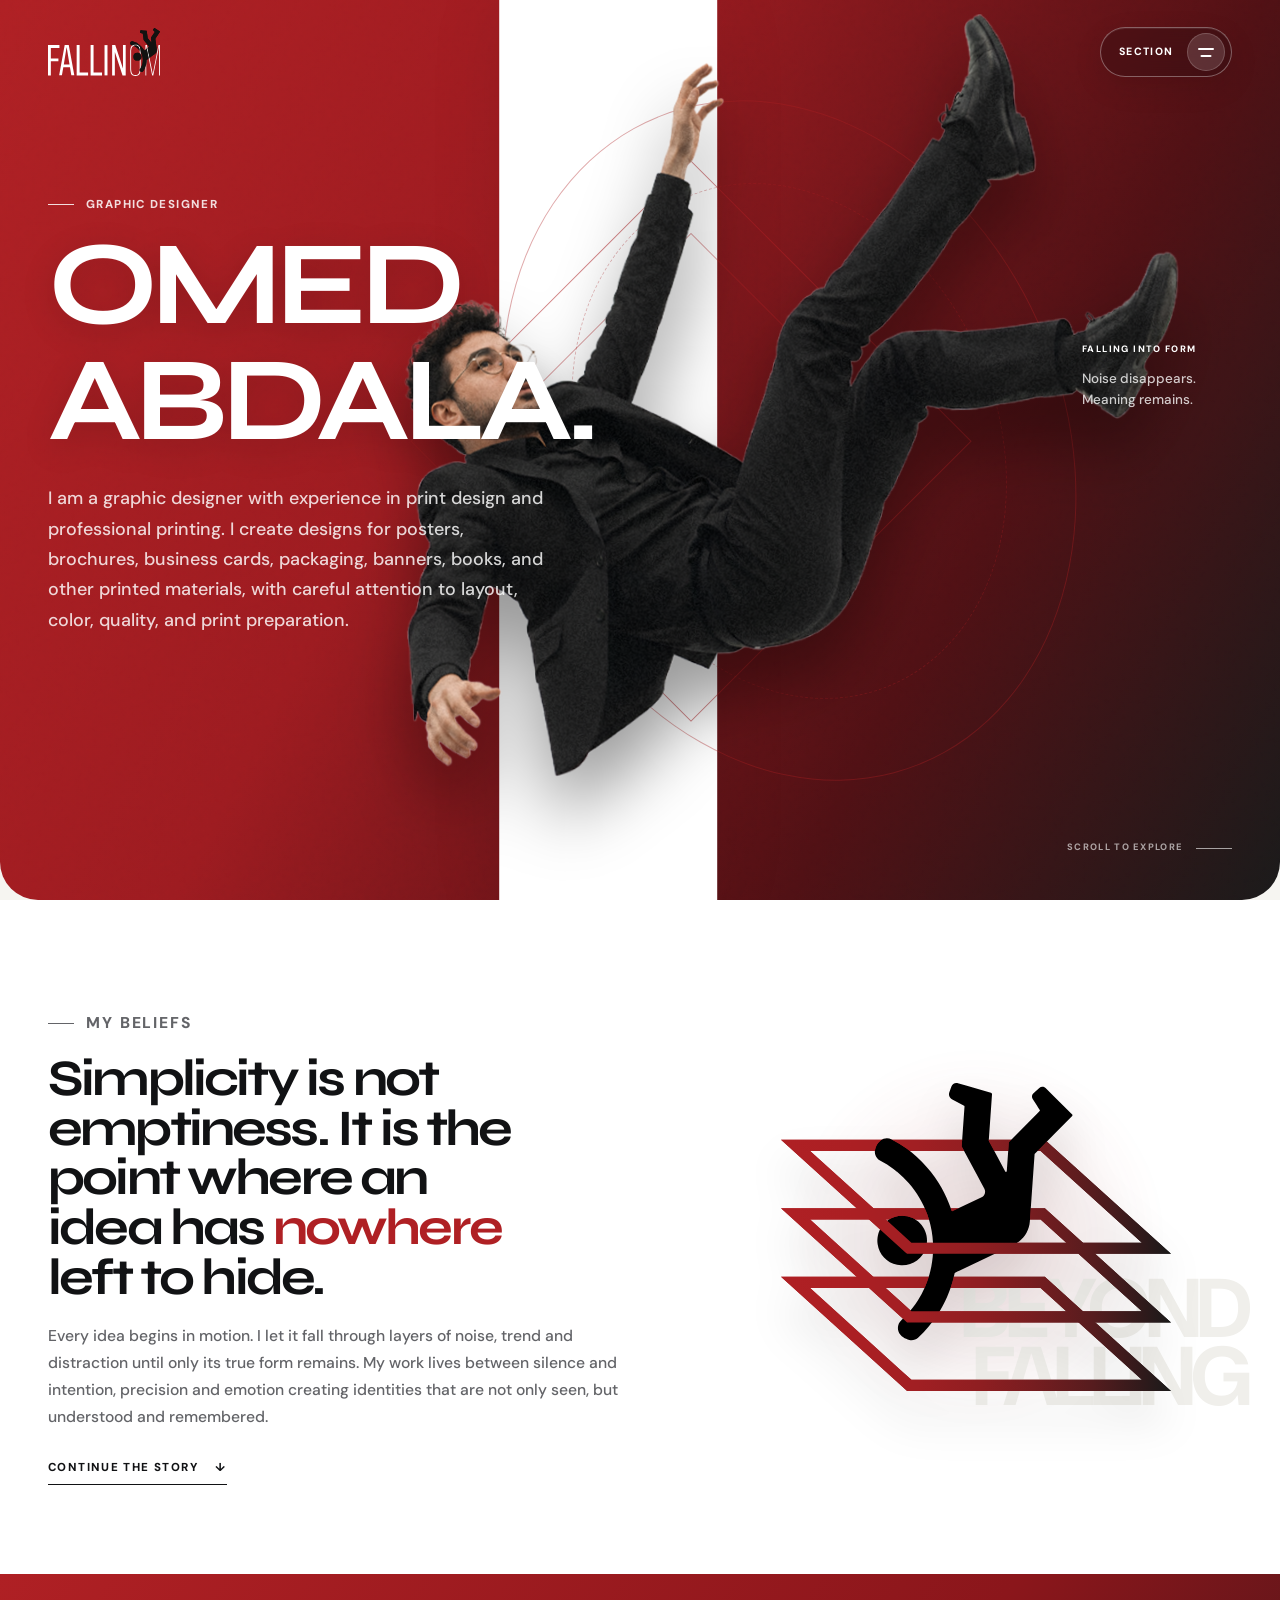
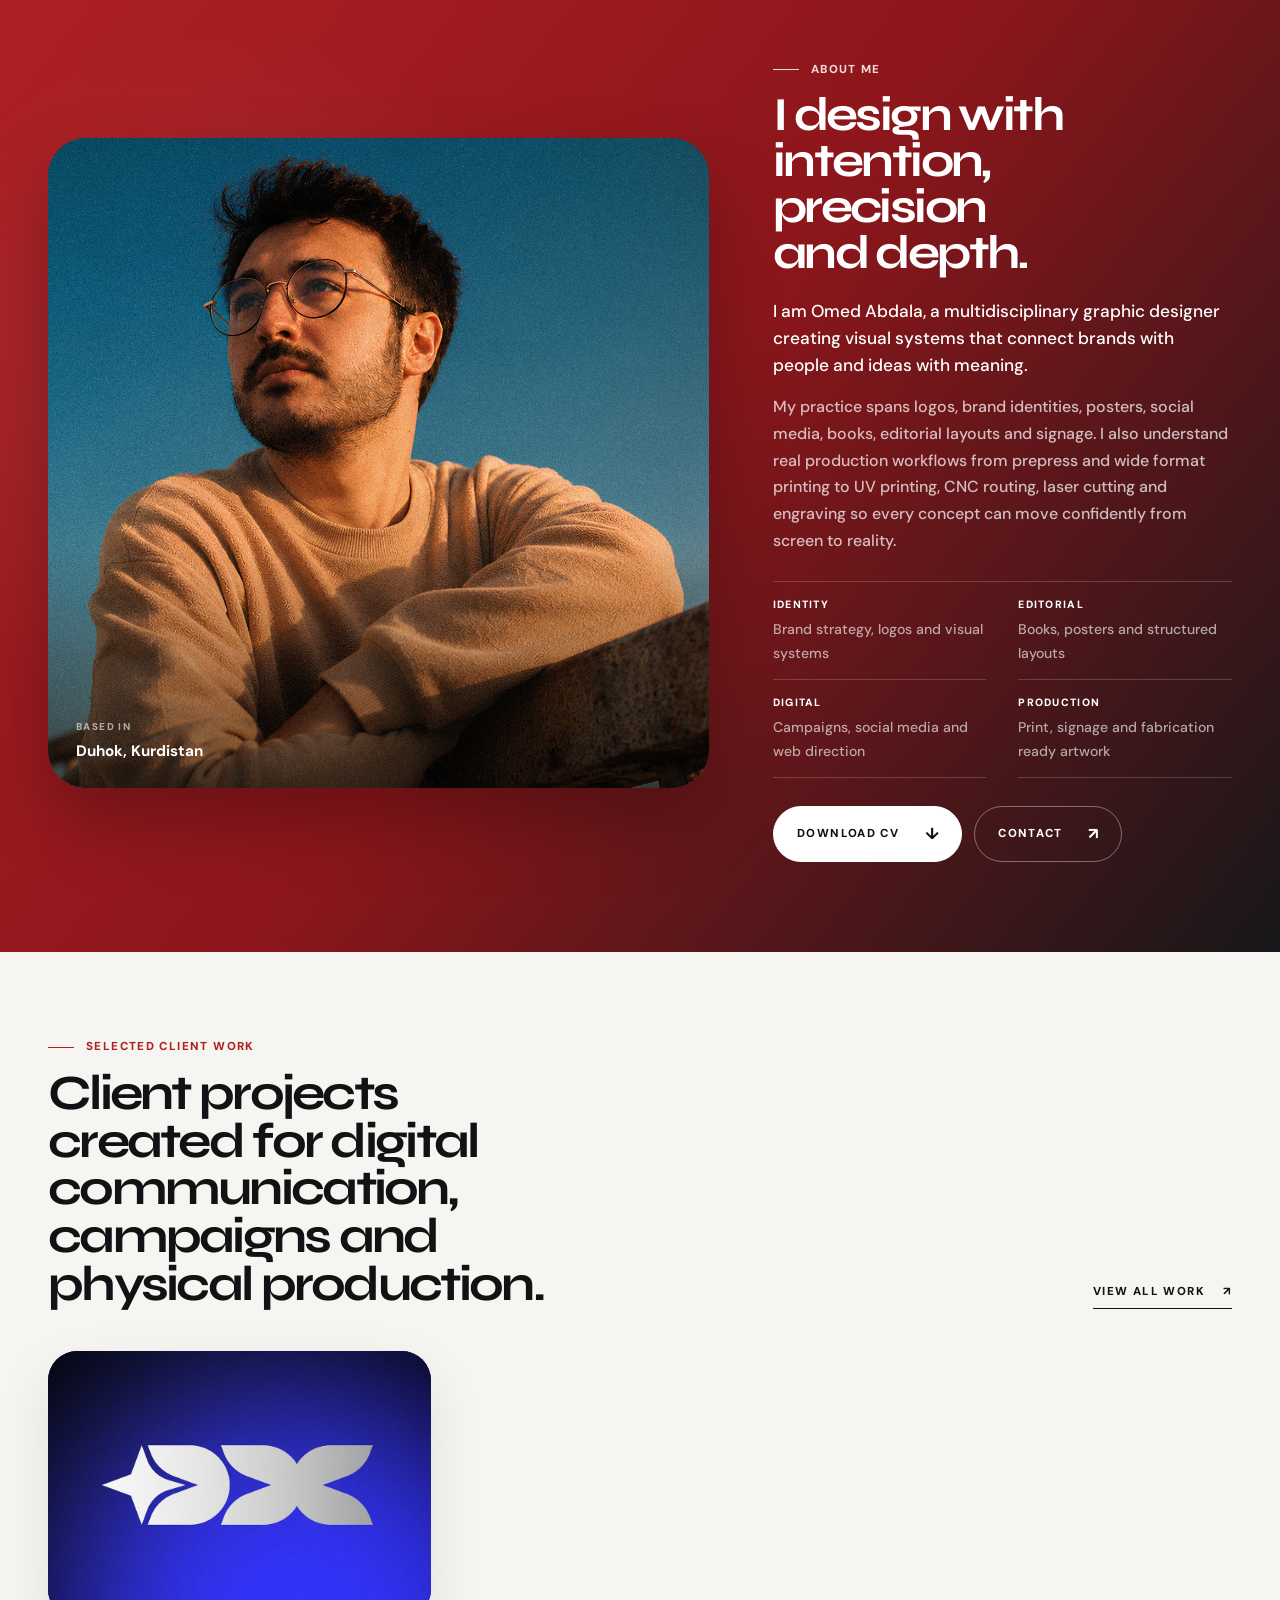
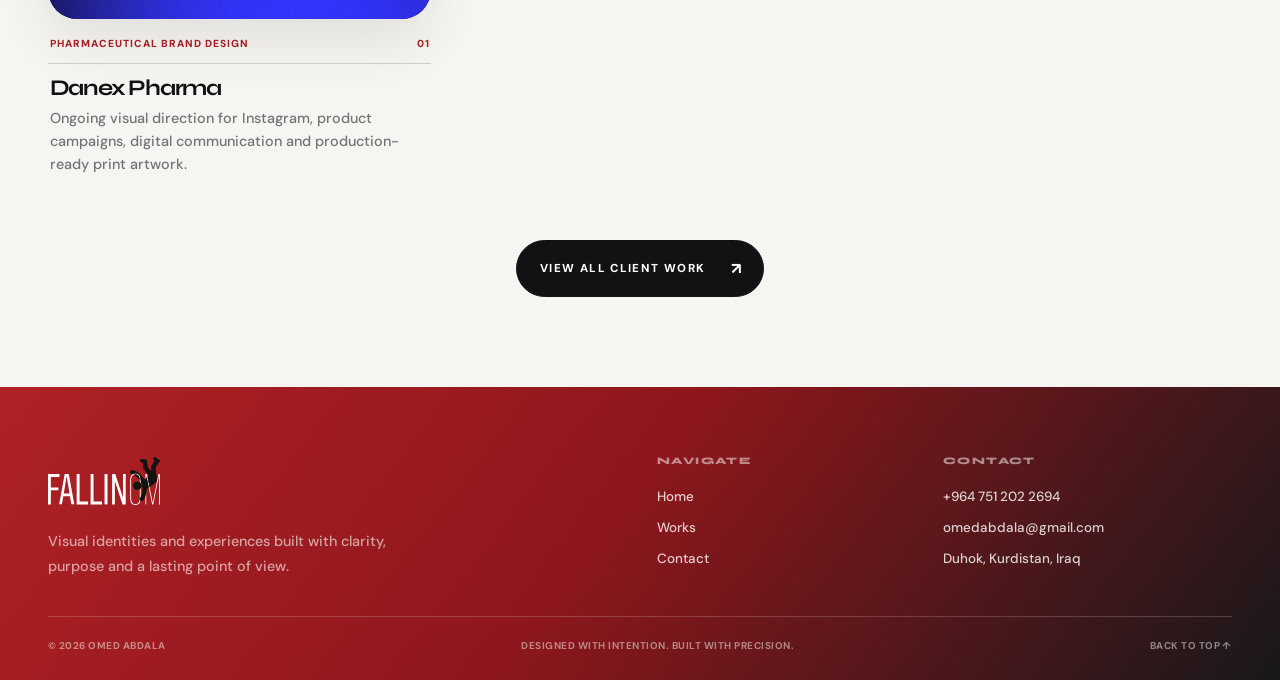
==== commit bdc3d3a1: "Add files via upload" ====
--- a/index.html
+++ b/index.html
@@ -107,7 +107,17 @@
 <a class="text-action" href="works.html">View all work <span>↗</span></a>
 </div>
 <!-- The first six selected clients are generated from js/app.js. -->
-<div class="project-strip shell" data-project-grid="home"></div>
+<div class="project-strip shell" data-project-grid="home">
+<!-- Static fallback: remains visible if JavaScript is delayed or blocked on GitHub Pages. -->
+<a aria-label="View Danex Pharma case study" class="project-card reveal is-visible" href="works.html#danex">
+<div class="project-card__visual project-card__visual--image">
+<img src="assets/images/projects/danex-cover.jpg" alt="Danex Pharma logo presented on a blue illuminated background" width="2000" height="1400" loading="eager">
+</div>
+<div class="project-card__meta"><span>Pharmaceutical brand design</span><span>01</span></div>
+<h3>Danex Pharma</h3>
+<p>Ongoing visual direction for Instagram, product campaigns, digital communication and production-ready print artwork.</p>
+</a>
+</div>
 <div class="selected__action shell reveal" data-reveal="up">
 <a class="button button--dark" data-magnetic="" href="works.html">View all client work <span>↗</span></a>
 </div>
@@ -159,6 +169,6 @@
 </aside>
 <div aria-label="Project visuals" class="case-dialog__gallery" data-case-gallery=""></div>
 </div>
-</dialog><script defer="" src="js/app.js"></script>
+</dialog><script defer="" src="js/app.js?v=20260729-1"></script>
 </body>
 </html>
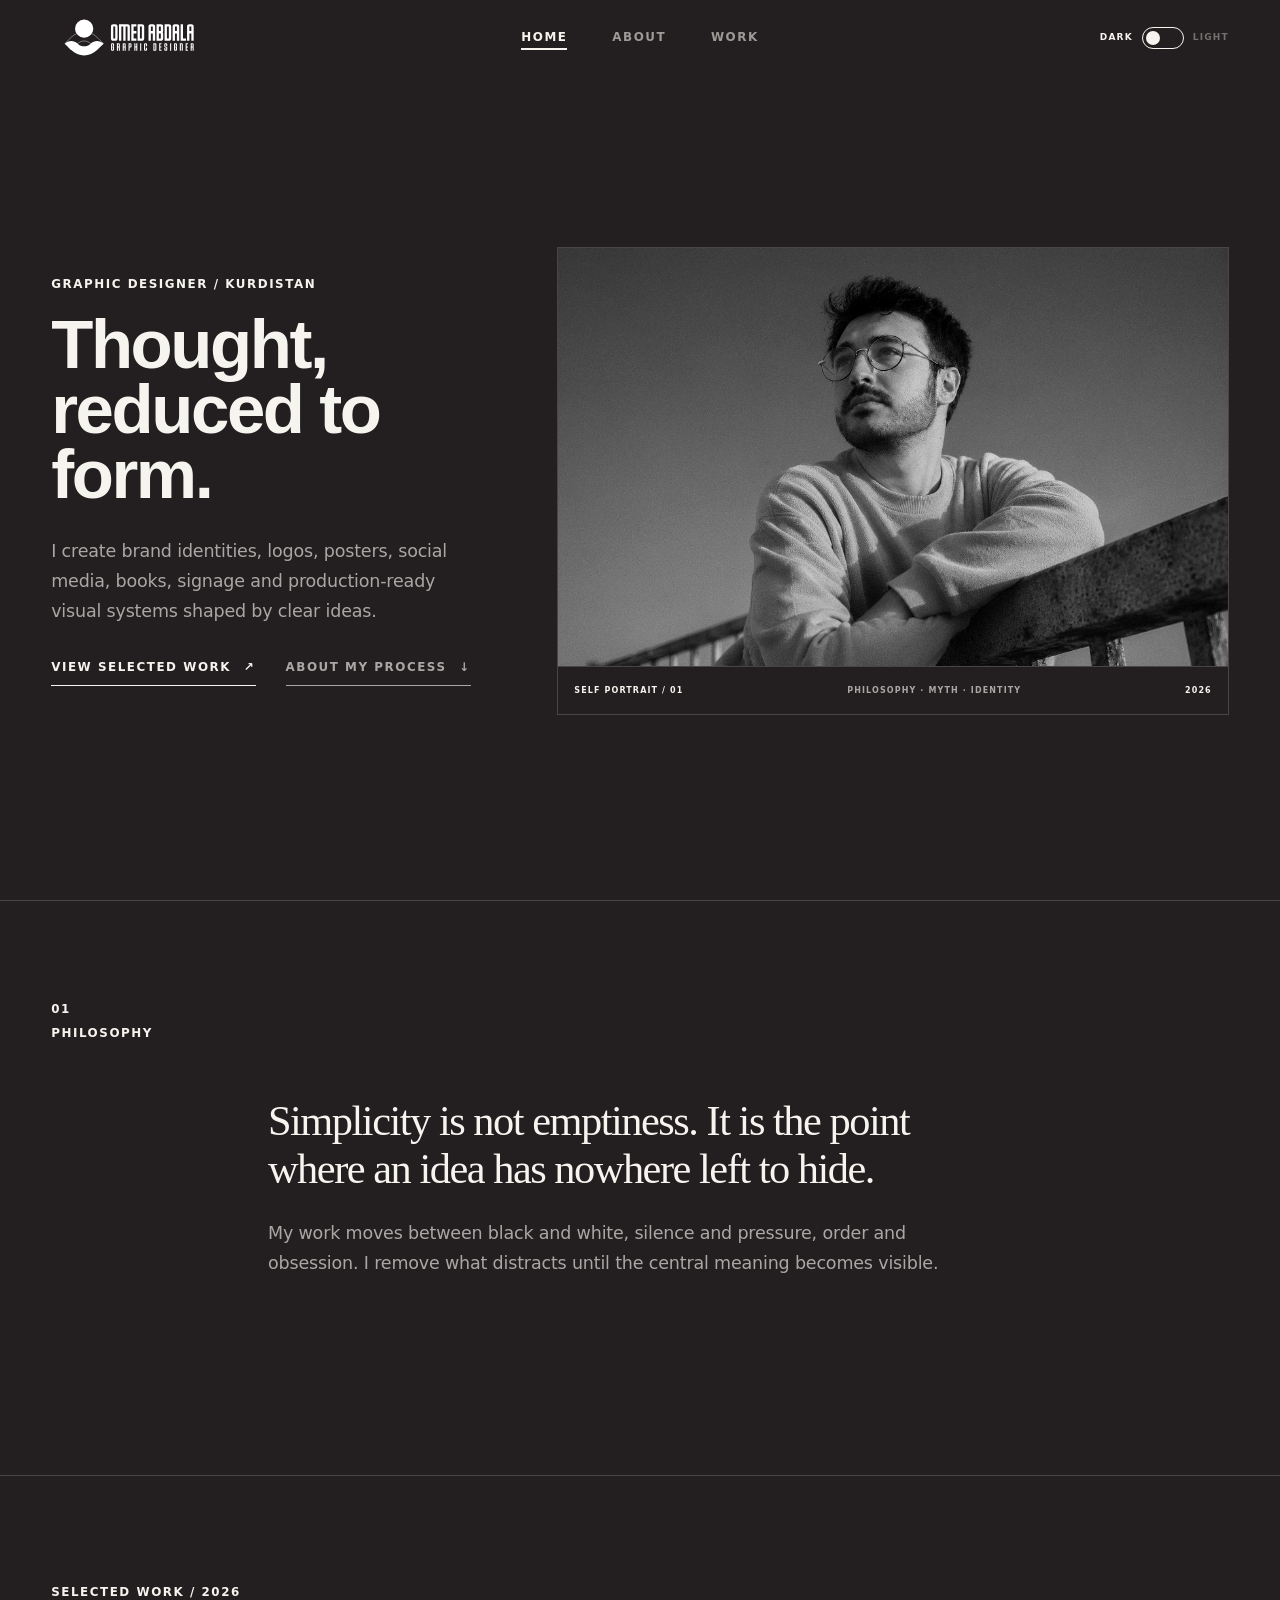
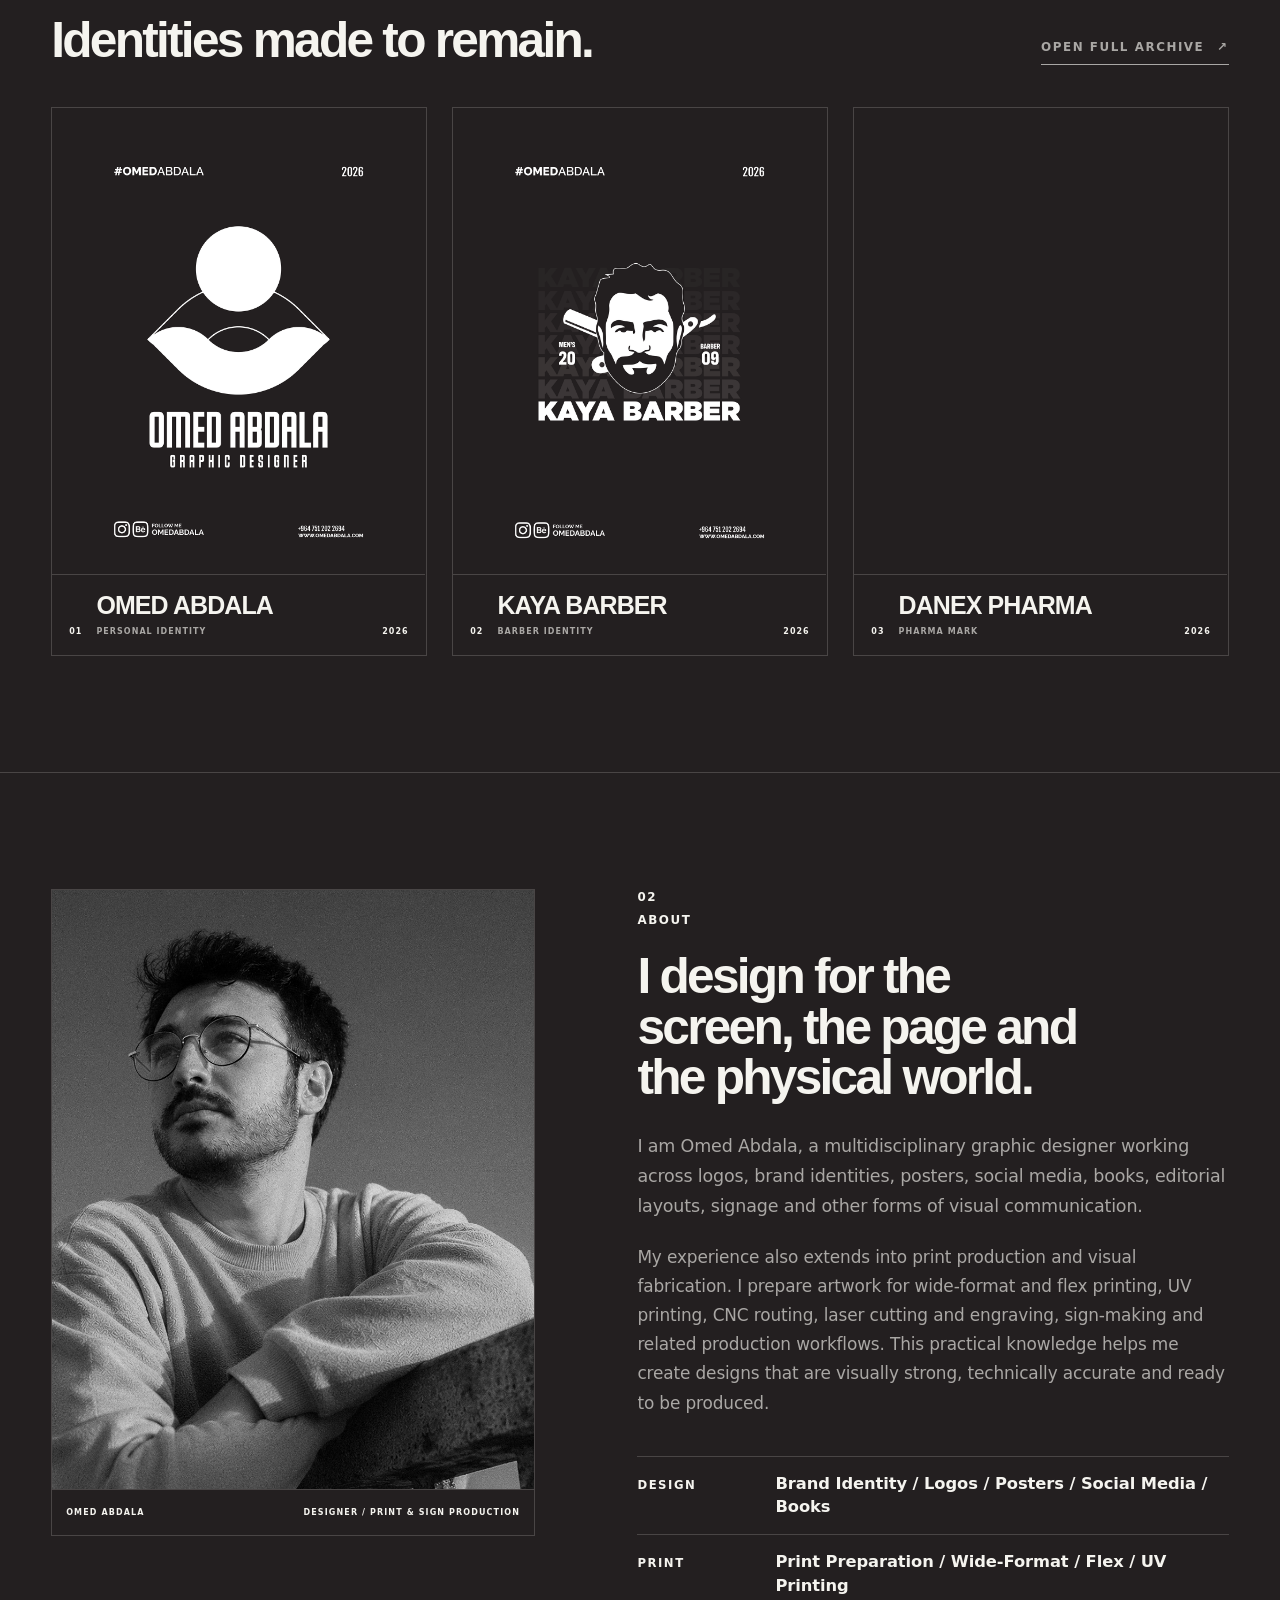
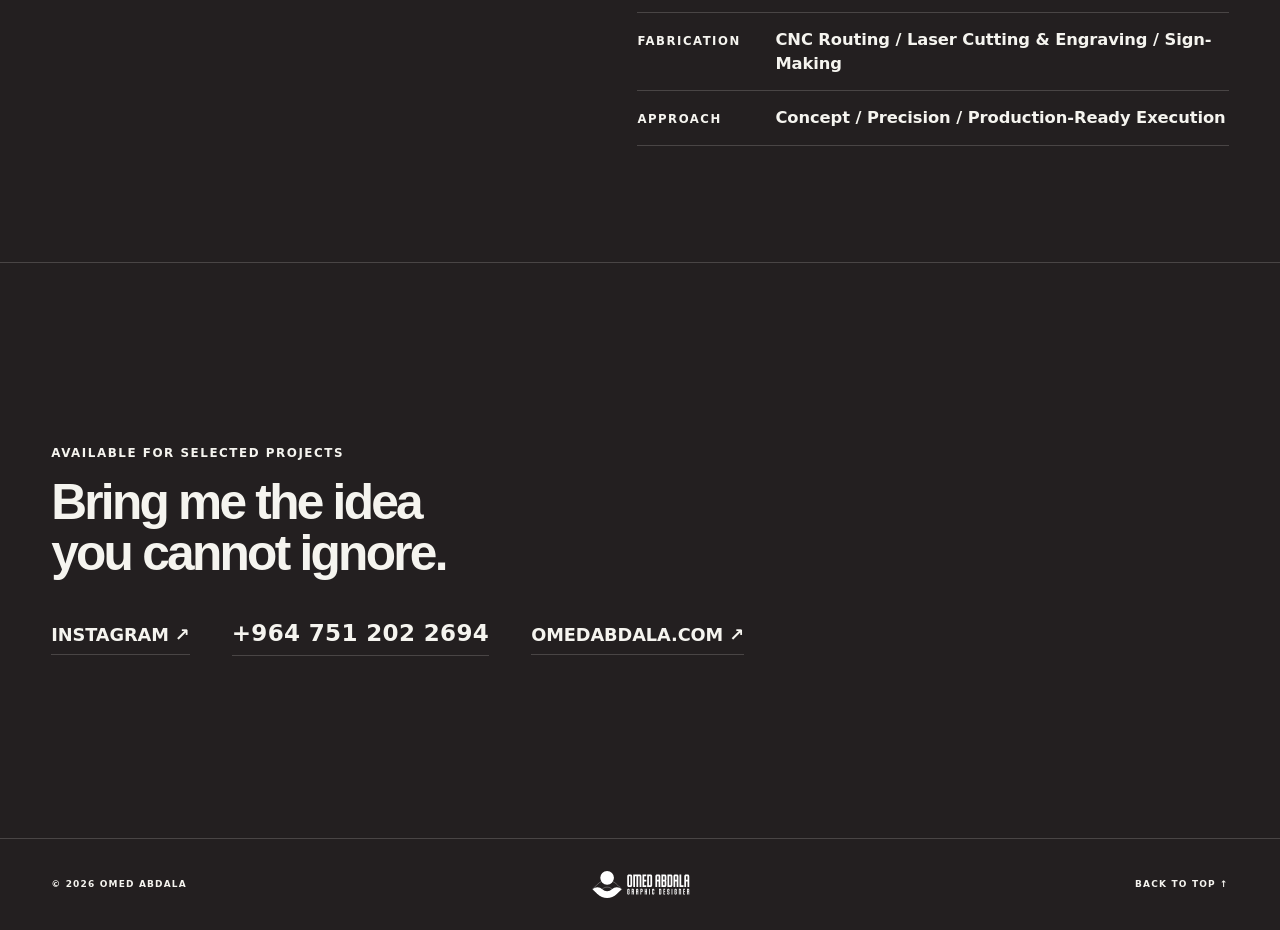
==== commit 9a111001: "Add files via upload" ====
--- a/index.html
+++ b/index.html
@@ -1,174 +1,201 @@
-<!DOCTYPE html>
-
-<html lang="en">
+<!doctype html>
+<html lang="en" data-theme="dark">
 <head>
-<meta charset="utf-8"/>
-<meta content="width=device-width, initial-scale=1" name="viewport"/>
-<meta content="Omed Abdala — multidisciplinary graphic designer in Kurdistan creating memorable brand identities, editorial systems, posters, digital design and production-ready visual communication." name="description"/>
-<meta content="#af2024" name="theme-color"/>
-<title>Omed Abdala</title>
-<link href="assets/images/site-icon.svg" rel="icon" type="image/svg+xml"/>
-<link href="https://fonts.googleapis.com" rel="preconnect"/>
-<link crossorigin="" href="https://fonts.gstatic.com" rel="preconnect"/>
-<link href="https://fonts.googleapis.com/css2?family=DM+Sans:wght@400;500;600;700&amp;family=Syne:wght@500;600;700;800&amp;display=swap" rel="stylesheet"/>
-<link href="css/styles.css" rel="stylesheet"/>
-<script>document.documentElement.classList.add('js');</script>
+  <meta charset="utf-8">
+  <meta name="viewport" content="width=device-width, initial-scale=1, viewport-fit=cover">
+  <meta name="description" content="Omed Abdala — graphic designer creating logos, identities, posters and monochrome visual systems.">
+  <meta name="theme-color" content="#231f20">
+  <title>Omed Abdala</title>
+  <link rel="icon" href="assets/favicon.svg" type="image/svg+xml">
+  <link rel="stylesheet" href="css/styles.css">
 </head>
-<body data-page="home">
-<a class="skip-link" href="#main">Skip to content</a>
-<div aria-hidden="true" class="scroll-progress"><span></span></div>
-<header class="site-header" data-header="">
-<div class="site-header__inner shell">
-<a aria-label="Fallinom — home" class="brand" href="index.html">
-<img alt="Fallinom" class="brand__light" src="assets/images/fallinom-light.svg"/>
-</a>
-<div class="header-actions">
-<button aria-controls="mobile-menu" aria-expanded="false" aria-label="Open navigation" class="menu-button" data-menu-toggle="" type="button"><span class="menu-button__label" data-menu-label="">SECTION</span><span aria-hidden="true" class="menu-button__icon"><i></i><i></i></span></button>
-</div>
-</div>
-</header>
-<div aria-hidden="true" class="mobile-menu" data-mobile-menu="" id="mobile-menu"><div aria-hidden="true" class="mobile-menu__texture"></div><div class="mobile-menu__inner shell"><p class="mobile-menu__eyebrow">Navigation</p><nav aria-label="Primary navigation"><a aria-current="location" class="menu-link is-active" data-nav-section="home" href="#home"><span class="menu-link__number">01</span><span class="menu-link__copy"><b>Home</b></span></a><a class="menu-link" href="works.html"><span class="menu-link__number">02</span><span class="menu-link__copy"><b>Works</b></span></a><a class="menu-link" href="contact.html"><span class="menu-link__number">03</span><span class="menu-link__copy"><b>Contact</b></span></a></nav><div class="mobile-menu__footer"><a href="tel:+9647512022694">+964 751 202 2694</a><a href="mailto:omedabdala@gmail.com">omedabdala@gmail.com</a><span>Duhok, Kurdistan, Iraq</span></div></div></div>
-<main id="main">
-<section aria-labelledby="hero-title" class="hero" id="home">
-<div aria-hidden="true" class="hero__noise"></div>
-<div aria-hidden="true" class="hero__white-rail"></div>
-<div aria-hidden="true" class="hero__line hero__line--one"></div>
-<div aria-hidden="true" class="hero__line hero__line--two"></div>
-<div class="hero__content shell">
-<div class="hero__copy reveal" data-reveal="up">
-<p class="eyebrow eyebrow--light">graphic designer</p>
-<h1 id="hero-title">Omed<br/>Abdala.</h1>
-<p class="hero__lead">I am a graphic designer with experience in print design and professional printing. I create designs for posters, brochures, business cards, packaging, banners, books, and other printed materials, with careful attention to layout, color, quality, and print preparation.</p>
-<div class="hero__actions">
-</div>
-</div>
-<div aria-hidden="true" class="hero__figure" data-hero-figure="">
-<div class="hero__orbit"></div>
-<img alt="" fetchpriority="high" src="assets/images/omed-falling.png"/>
-</div>
-<div class="hero__story reveal" data-reveal="left">
-<span>FALLING INTO FORM</span>
-<p>Noise disappears.<br/>Meaning remains.</p>
-</div>
-<div aria-hidden="true" class="hero__scroll">
-<span>Scroll to explore</span><i></i>
-</div>
-</div>
-</section>
-<section aria-labelledby="belief-title" class="belief section section--white" id="beliefs">
-<div class="belief__grid shell">
-<div class="belief__copy reveal" data-reveal="up">
-<p class="eyebrow">My beliefs</p>
-<h2 id="belief-title">Simplicity is not emptiness. It is the point where an idea has <em>nowhere</em> left to hide.</h2>
-<p>Every idea begins in motion. I let it fall through layers of noise, trend and distraction until only its true form remains. My work lives between silence and intention, precision and emotion creating identities that are not only seen, but understood and remembered.</p>
-<a class="text-action" href="#about">Continue the story <span>↓</span></a>
-</div>
-<div class="belief__visual reveal" data-reveal="scale">
-<div class="belief__halo"></div>
-<img alt="A falling figure moving through layered frames" src="assets/images/falling-belief.svg"/>
-<p aria-hidden="true">BEYOND<br/>FALLING</p>
-</div>
-</div>
-</section>
-<section aria-labelledby="about-title" class="about section" id="about">
-<div aria-hidden="true" class="about__glow"></div>
-<div class="about__grid shell">
-<figure class="about__image reveal" data-reveal="left">
-<img alt="Omed Abdala, graphic designer" loading="lazy" src="assets/images/omed-about.jpg"/>
-<figcaption>
-<span>Based in</span>
-<strong>Duhok, Kurdistan</strong>
-</figcaption>
-</figure>
-<div class="about__copy reveal" data-reveal="right">
-<p class="eyebrow eyebrow--light">About me</p>
-<h2 id="about-title">I design with intention, precision and depth.</h2>
-<p class="about__intro">I am Omed Abdala, a multidisciplinary graphic designer creating visual systems that connect brands with people and ideas with meaning.</p>
-<p>My practice spans logos, brand identities, posters, social media, books, editorial layouts and signage. I also understand real production workflows from prepress and wide format printing to UV printing, CNC routing, laser cutting and engraving so every concept can move confidently from screen to reality.</p>
-<dl class="about__capabilities">
-<div><dt>Identity</dt><dd>Brand strategy, logos and visual systems</dd></div>
-<div><dt>Editorial</dt><dd>Books, posters and structured layouts</dd></div>
-<div><dt>Digital</dt><dd>Campaigns, social media and web direction</dd></div>
-<div><dt>Production</dt><dd>Print, signage and fabrication ready artwork</dd></div>
-</dl>
-<div class="about__actions">
-<a class="button button--solid" data-magnetic="" download="" href="assets/cv/Omed-Abdala-CV.pdf">Download CV <span>↓</span></a>
-<a class="button button--outline-light" data-magnetic="" href="contact.html">Contact <span>↗</span></a>
-</div>
-</div>
-</div>
-</section>
-<section aria-labelledby="selected-title" class="selected section">
-<div class="selected__heading shell reveal" data-reveal="up">
-<div>
-<p class="eyebrow">Selected client work</p>
-<h2 id="selected-title">Client projects created for digital communication, campaigns and physical production.</h2>
-</div>
-<a class="text-action" href="works.html">View all work <span>↗</span></a>
-</div>
-<!-- The first six selected clients are generated from js/app.js. -->
-<div class="project-strip shell" data-project-grid="home">
-<!-- Static fallback: remains visible if JavaScript is delayed or blocked on GitHub Pages. -->
-<a aria-label="View Danex Pharma case study" class="project-card reveal is-visible" href="works.html#danex">
-<div class="project-card__visual project-card__visual--image">
-<img src="assets/images/projects/danex-cover.jpg" alt="Danex Pharma logo presented on a blue illuminated background" width="2000" height="1400" loading="eager">
-</div>
-<div class="project-card__meta"><span>Pharmaceutical brand design</span><span>01</span></div>
-<h3>Danex Pharma</h3>
-<p>Ongoing visual direction for Instagram, product campaigns, digital communication and production-ready print artwork.</p>
-</a>
-</div>
-<div class="selected__action shell reveal" data-reveal="up">
-<a class="button button--dark" data-magnetic="" href="works.html">View all client work <span>↗</span></a>
-</div>
-</section>
-</main>
-<footer class="footer" id="contact">
-<div aria-hidden="true" class="footer__noise"></div>
-<div class="footer__inner shell">
-<div class="footer__grid">
-<div class="footer__brand-block">
-<a aria-label="Back to top" class="brand brand--footer" href="#home">
-<img alt="Fallinom" class="brand__light" src="assets/images/fallinom-light.svg"/>
-</a>
-<p>Visual identities and experiences built with clarity, purpose and a lasting point of view.</p>
-</div>
-<div>
-<h3>Navigate</h3>
-
-<a href="index.html">Home</a><a href="works.html">Works</a><a href="contact.html">Contact</a></div>
-<div>
-<h3>Contact</h3>
-<a href="tel:+9647512022694">+964 751 202 2694</a>
-<a href="mailto:omedabdala@gmail.com">omedabdala@gmail.com</a>
-<span>Duhok, Kurdistan, Iraq</span>
-</div>
-</div>
-<div class="footer__bottom">
-<span>© <span data-year=""></span> Omed Abdala</span>
-<span>Designed with intention. Built with precision.</span>
-<a href="#home">Back to top ↑</a>
-</div>
-</div>
-</footer>
-<dialog aria-labelledby="case-title" class="case-dialog" data-dialog="">
-<div class="case-dialog__bar">
-<span>Selected project / Case study</span>
-<button aria-label="Close case study" class="case-dialog__close" data-dialog-close="" type="button">
-<span>Close</span><i aria-hidden="true"></i>
-</button>
-</div>
-<div class="case-dialog__layout">
-<aside class="case-dialog__summary">
-<p class="eyebrow" data-case-category="">Project</p>
-<h2 data-case-title="" id="case-title">Project title</h2>
-<p class="case-dialog__lead" data-case-description=""></p>
-<dl data-case-meta=""></dl>
-<a class="case-dialog__instagram" data-case-instagram="" href="https://www.instagram.com/danexpharma/" target="_blank" rel="noopener">View project on Instagram <span>↗</span></a>
-<a class="button button--dark" href="mailto:omedabdala@gmail.com?subject=Project%20enquiry">Discuss a similar project <span>↗</span></a>
-</aside>
-<div aria-label="Project visuals" class="case-dialog__gallery" data-case-gallery=""></div>
-</div>
-</dialog><script defer="" src="js/app.js?v=20260729-1"></script>
+<body class="home-page">
+  <div class="noise" aria-hidden="true"></div>
+  <div class="scroll-progress" aria-hidden="true"><span></span></div>
+
+  <header class="site-header">
+    <a class="brand" href="#home" aria-label="Omed Abdala home">
+      <span class="theme-logo theme-logo--header" aria-label="Omed Abdala graphic designer">
+        <img class="theme-logo__dark" src="assets/branding/logo-white.svg" alt="">
+        <img class="theme-logo__light" src="assets/branding/logo-black.svg" alt="">
+      </span>
+    </a>
+
+    <nav class="desktop-nav" aria-label="Primary navigation" data-scroll-nav>
+      <a href="#home" data-nav-target="home" aria-current="page">HOME</a>
+      <a href="#about" data-nav-target="about">ABOUT</a>
+      <a href="work.html">WORK</a>
+    </nav>
+
+    <button class="theme-switch" id="themeToggle" type="button" aria-label="Switch between dark and light themes">
+      <span class="theme-switch__label">DARK</span>
+      <span class="theme-switch__track"><i></i></span>
+      <span class="theme-switch__label">LIGHT</span>
+    </button>
+
+    <button class="menu-trigger" id="menuTrigger" type="button" aria-expanded="false" aria-controls="mobileMenu" aria-label="Open menu">
+      <span></span><span></span><span></span>
+    </button>
+  </header>
+
+  <aside class="mobile-menu" id="mobileMenu" aria-hidden="true">
+    <div class="mobile-menu__header">
+      <span>NAVIGATION</span>
+      <span>OMED ABDALA / 2026</span>
+    </div>
+
+    <nav class="mobile-menu__nav" aria-label="Mobile navigation">
+      <a href="#home" data-nav-target="home" aria-current="page"><span>01</span>HOME</a>
+      <a href="#about" data-nav-target="about"><span>02</span>ABOUT</a>
+      <a href="work.html"><span>03</span>WORK</a>
+    </nav>
+
+    <div class="mobile-menu__footer">
+      <button class="theme-switch theme-switch--mobile" id="mobileThemeToggle" type="button" aria-label="Switch between dark and light themes">
+        <span class="theme-switch__label">DARK</span>
+        <span class="theme-switch__track"><i></i></span>
+        <span class="theme-switch__label">LIGHT</span>
+      </button>
+      <a href="https://instagram.com/omedabdala" target="_blank" rel="noreferrer">INSTAGRAM ↗</a>
+    </div>
+  </aside>
+
+  <main>
+    <section class="hero section" id="home">
+      <div class="hero__copy">
+        <p class="kicker reveal">GRAPHIC DESIGNER / KURDISTAN</p>
+        <h1 class="display reveal">Thought,<br>reduced to form.</h1>
+
+        <p class="hero__statement reveal">
+          I create brand identities, logos, posters, social media, books,
+          signage and production-ready visual systems shaped by clear ideas.
+        </p>
+
+        <div class="hero__actions reveal">
+          <a class="primary-link" href="work.html">VIEW SELECTED WORK <span>↗</span></a>
+          <a class="secondary-link" href="#about">ABOUT MY PROCESS <span>↓</span></a>
+        </div>
+      </div>
+
+      <figure class="hero-photo reveal">
+        <img src="assets/images/portrait-hero.jpg" alt="Black-and-white portrait of Omed Abdala">
+        <figcaption>
+          <span>SELF PORTRAIT / 01</span>
+          <span>PHILOSOPHY · MYTH · IDENTITY</span>
+          <span>2026</span>
+        </figcaption>
+      </figure>
+    </section>
+
+    <section class="philosophy section">
+      <div class="section-index reveal">
+        <span>01</span>
+        <span>PHILOSOPHY</span>
+      </div>
+
+      <div class="philosophy__content">
+        <h2 class="reveal">Simplicity is not emptiness. It is the point where an idea has nowhere left to hide.</h2>
+        <p class="reveal">
+          My work moves between black and white, silence and pressure, order and
+          obsession. I remove what distracts until the central meaning becomes visible.
+        </p>
+      </div>
+    </section>
+
+    <section class="selected section" id="selected">
+      <div class="section-heading reveal">
+        <div>
+          <p class="kicker">SELECTED WORK / 2026</p>
+          <h2>Identities made to remain.</h2>
+        </div>
+        <a class="secondary-link" href="work.html">OPEN FULL ARCHIVE <span>↗</span></a>
+      </div>
+
+      <div class="selected-grid" id="selectedProjects"></div>
+    </section>
+
+    <section class="about section" id="about">
+      <figure class="about-photo reveal">
+        <img src="assets/images/portrait-about.jpg" alt="Portrait of Omed Abdala">
+        <figcaption>
+          <span>OMED ABDALA</span>
+          <span>DESIGNER / PRINT &amp; SIGN PRODUCTION</span>
+        </figcaption>
+      </figure>
+
+      <div class="about__copy">
+        <div class="section-index reveal">
+            <span>02</span>
+            <span>ABOUT</span>
+          </div>
+
+        <h2 class="reveal">I design for the screen, the page and the physical world.</h2>
+
+        <p class="about__lead reveal">
+          I am Omed Abdala, a multidisciplinary graphic designer working across
+          logos, brand identities, posters, social media, books, editorial layouts,
+          signage and other forms of visual communication.
+        </p>
+
+        <p class="about__detail reveal">
+          My experience also extends into print production and visual fabrication.
+          I prepare artwork for wide-format and flex printing, UV printing,
+          CNC routing, laser cutting and engraving, sign-making and related
+          production workflows. This practical knowledge helps me create designs
+          that are visually strong, technically accurate and ready to be produced.
+        </p>
+
+        <div class="about__facts reveal">
+          <div>
+            <span>DESIGN</span>
+            <strong>Brand Identity / Logos / Posters / Social Media / Books</strong>
+          </div>
+          <div>
+            <span>PRINT</span>
+            <strong>Print Preparation / Wide-Format / Flex / UV Printing</strong>
+          </div>
+          <div>
+            <span>FABRICATION</span>
+            <strong>CNC Routing / Laser Cutting &amp; Engraving / Sign-Making</strong>
+          </div>
+          <div>
+            <span>APPROACH</span>
+            <strong>Concept / Precision / Production-Ready Execution</strong>
+          </div>
+        </div>
+      </div>
+    </section>
+
+    <section class="contact section">
+      <p class="kicker reveal">AVAILABLE FOR SELECTED PROJECTS</p>
+      <h2 class="reveal">Bring me the idea<br>you cannot ignore.</h2>
+
+      <div class="contact__links reveal">
+        <a href="https://instagram.com/omedabdala" target="_blank" rel="noreferrer">INSTAGRAM ↗</a>
+        <a href="tel:+9647512022694">+964 751 202 2694</a>
+        <a href="https://www.omedabdala.com" target="_blank" rel="noreferrer">OMEDABDALA.COM ↗</a>
+      </div>
+    </section>
+  </main>
+
+  <footer>
+    <span class="footer-copy">
+      <span class="footer-copy__full">© 2026 OMED ABDALA</span>
+      <span class="footer-copy__compact">© 2026</span>
+    </span>
+
+    <span class="theme-logo theme-logo--footer" aria-hidden="true">
+      <img class="theme-logo__dark" src="assets/branding/logo-white.svg" alt="">
+      <img class="theme-logo__light" src="assets/branding/logo-black.svg" alt="">
+    </span>
+
+    <a class="footer-link" href="#home">
+      <span class="footer-link__full">BACK TO TOP ↑</span>
+      <span class="footer-link__compact">TOP ↑</span>
+    </a>
+  </footer>
+
+  <script src="js/projects.js"></script>
+  <script src="js/main.js"></script>
 </body>
 </html>
--- a/css/styles.css
+++ b/css/styles.css
@@ -1,2518 +1,2552 @@
-@layer reset, tokens, base, header, home, works, footer, motion, responsive;
-
-@layer reset {
-  *, *::before, *::after { box-sizing: border-box; }
-  html { scroll-behavior: smooth; }
-  body, h1, h2, h3, p, figure, dl, dd { margin: 0; }
-  ul, ol { margin: 0; padding: 0; list-style: none; }
-  button, input, textarea, select { font: inherit; }
-  button { border: 0; }
-  img, svg { display: block; max-width: 100%; }
-  a { color: inherit; text-decoration: none; }
-}
-
-@layer tokens {
+/* OMED ABDALA — REFINED PORTFOLIO V7 */
+
+:root {
+  --ink: #231f20;
+  --paper: #f5f4ef;
+  --muted: rgba(245, 244, 239, .64);
+  --line: rgba(245, 244, 239, .18);
+  --soft: rgba(245, 244, 239, .055);
+  --panel: #231f20;
+  --header-h: 76px;
+  --gutter: clamp(20px, 4vw, 64px);
+  --content: 1440px;
+  --ease: cubic-bezier(.16, 1, .3, 1);
+  --sans: "Helvetica Neue", Helvetica, Arial, sans-serif;
+  --serif: Georgia, "Times New Roman", serif;
+}
+
+html[data-theme="light"] {
+  --ink: #ffffff;
+  --paper: #231f20;
+  --muted: rgba(35, 31, 32, .62);
+  --line: rgba(35, 31, 32, .17);
+  --soft: rgba(35, 31, 32, .05);
+  --panel: #f3f3f3;
+}
+
+* { box-sizing: border-box; }
+
+html {
+  background: var(--ink);
+  scroll-behavior: smooth;
+}
+
+body {
+  margin: 0;
+  overflow-x: hidden;
+  background: var(--ink);
+  color: var(--paper);
+  font-family: var(--sans);
+  font-size: 16px;
+  line-height: 1.6;
+  transition: background .45s ease, color .45s ease;
+}
+
+body.menu-open,
+body.viewer-open { overflow: hidden; }
+
+a { color: inherit; text-decoration: none; }
+button, input { font: inherit; }
+button { color: inherit; }
+img { display: block; max-width: 100%; }
+
+::selection {
+  background: var(--paper);
+  color: var(--ink);
+}
+
+.noise {
+  position: fixed;
+  inset: 0;
+  z-index: 9999;
+  pointer-events: none;
+  opacity: .026;
+  background-image: url("data:image/svg+xml,%3Csvg viewBox='0 0 180 180' xmlns='http://www.w3.org/2000/svg'%3E%3Cfilter id='n'%3E%3CfeTurbulence type='fractalNoise' baseFrequency='.8' numOctaves='3' stitchTiles='stitch'/%3E%3C/filter%3E%3Crect width='100%25' height='100%25' filter='url(%23n)' opacity='.74'/%3E%3C/svg%3E");
+  mix-blend-mode: soft-light;
+}
+
+.scroll-progress {
+  position: fixed;
+  inset: 0 0 auto;
+  z-index: 12000;
+  height: 2px;
+}
+
+.scroll-progress span {
+  display: block;
+  width: 0;
+  height: 100%;
+  background: var(--paper);
+}
+
+.section,
+footer {
+  width: min(100%, var(--content));
+  margin-inline: auto;
+  padding-inline: var(--gutter);
+}
+
+.kicker,
+.section-index {
+  margin: 0;
+  font-size: 10px;
+  font-weight: 750;
+  line-height: 1.4;
+  letter-spacing: .19em;
+  text-transform: uppercase;
+}
+
+.display,
+.section-heading h2,
+.about h2,
+.contact h2,
+.archive-head h1 {
+  margin: 0;
+  font-weight: 720;
+  line-height: 1.02;
+  letter-spacing: -.045em;
+  text-wrap: balance;
+}
+
+.site-header {
+  position: fixed;
+  inset: 0 0 auto;
+  z-index: 1100;
+  height: var(--header-h);
+  display: grid;
+  grid-template-columns: 1fr auto 1fr;
+  align-items: center;
+  padding-inline: var(--gutter);
+  border-bottom: 1px solid transparent;
+  transition: background .3s ease, border-color .3s ease;
+}
+
+.site-header.is-scrolled {
+  background: var(--ink);
+  border-color: var(--line);
+  backdrop-filter: blur(18px);
+}
+
+.brand {
+  justify-self: start;
+  display: inline-flex;
+  align-items: center;
+  gap: 12px;
+}
+
+.brand__mark {
+  display: grid;
+  place-items: center;
+  width: 40px;
+  height: 40px;
+  border: 1px solid currentColor;
+  font-size: 12px;
+  font-weight: 850;
+  letter-spacing: -.03em;
+}
+
+.brand__text {
+  display: grid;
+  gap: 1px;
+}
+
+.brand__text strong {
+  font-size: 10px;
+  letter-spacing: .12em;
+}
+
+.brand__text small {
+  color: var(--muted);
+  font-size: 8px;
+  font-weight: 700;
+  letter-spacing: .16em;
+}
+
+.desktop-nav {
+  display: flex;
+  gap: clamp(24px, 3.5vw, 50px);
+}
+
+.desktop-nav a {
+  position: relative;
+  padding: 11px 0;
+  font-size: 10px;
+  font-weight: 750;
+  letter-spacing: .16em;
+}
+
+.desktop-nav a::after {
+  content: "";
+  position: absolute;
+  left: 0;
+  right: 100%;
+  bottom: 4px;
+  height: 1px;
+  background: currentColor;
+  transition: right .32s var(--ease);
+}
+
+.desktop-nav a:hover::after,
+.desktop-nav a[aria-current="page"]::after { right: 0; }
+
+.theme-switch {
+  justify-self: end;
+  display: inline-flex;
+  align-items: center;
+  gap: 9px;
+  padding: 0;
+  border: 0;
+  background: transparent;
+  cursor: pointer;
+}
+
+.theme-switch__label {
+  font-size: 9px;
+  font-weight: 750;
+  letter-spacing: .13em;
+  opacity: .38;
+  transition: opacity .3s ease;
+}
+
+html[data-theme="dark"] .theme-switch__label:first-child,
+html[data-theme="light"] .theme-switch__label:last-child { opacity: 1; }
+
+.theme-switch__track {
+  position: relative;
+  width: 42px;
+  height: 22px;
+  border: 1px solid currentColor;
+  border-radius: 999px;
+}
+
+.theme-switch__track i {
+  position: absolute;
+  top: 3px;
+  left: 3px;
+  width: 14px;
+  height: 14px;
+  border-radius: 50%;
+  background: currentColor;
+  transition: transform .35s var(--ease);
+}
+
+html[data-theme="light"] .theme-switch__track i {
+  transform: translateX(20px);
+}
+
+.menu-trigger {
+  display: none;
+  justify-self: end;
+  width: 40px;
+  height: 40px;
+  padding: 9px;
+  border: 1px solid var(--line);
+  background: transparent;
+  cursor: pointer;
+}
+
+.menu-trigger span {
+  display: block;
+  width: 100%;
+  height: 1px;
+  margin: 5px 0;
+  background: currentColor;
+  transition: transform .4s var(--ease), opacity .25s ease;
+}
+
+.menu-trigger.is-open span:nth-child(1) { transform: translateY(6px) rotate(45deg); }
+.menu-trigger.is-open span:nth-child(2) { opacity: 0; }
+.menu-trigger.is-open span:nth-child(3) { transform: translateY(-6px) rotate(-45deg); }
+
+.mobile-menu {
+  position: fixed;
+  inset: 0;
+  z-index: 1000;
+  visibility: hidden;
+  opacity: 0;
+  transform: translateX(100%);
+  display: grid;
+  grid-template-rows: auto 1fr auto;
+  padding: calc(var(--header-h) + 28px) 24px 30px;
+  background: var(--paper);
+  color: var(--ink);
+  transition: transform .55s var(--ease), opacity .35s ease, visibility .55s;
+}
+
+.mobile-menu.is-open {
+  visibility: visible;
+  opacity: 1;
+  transform: translateX(0);
+}
+
+.mobile-menu__header,
+.mobile-menu__footer {
+  display: flex;
+  align-items: center;
+  justify-content: space-between;
+  gap: 18px;
+  font-size: 9px;
+  font-weight: 750;
+  letter-spacing: .14em;
+}
+
+.mobile-menu__nav {
+  align-self: center;
+  border-top: 1px solid currentColor;
+}
+
+.mobile-menu__nav a {
+  display: grid;
+  grid-template-columns: 42px 1fr;
+  align-items: center;
+  min-height: 78px;
+  border-bottom: 1px solid currentColor;
+  font-size: 34px;
+  font-weight: 720;
+  line-height: 1;
+  letter-spacing: -.04em;
+}
+
+.mobile-menu__nav a span {
+  font-size: 9px;
+  font-weight: 750;
+  letter-spacing: .14em;
+}
+
+.theme-switch--mobile {
+  justify-self: start;
+}
+
+.primary-link,
+.secondary-link {
+  display: inline-flex;
+  align-items: center;
+  gap: 13px;
+  width: fit-content;
+  padding-bottom: 7px;
+  border-bottom: 1px solid currentColor;
+  font-size: 10px;
+  font-weight: 750;
+  letter-spacing: .14em;
+}
+
+.secondary-link { color: var(--muted); }
+
+.primary-link span,
+.secondary-link span {
+  transition: transform .3s var(--ease);
+}
+
+.primary-link:hover span,
+.secondary-link:hover span { transform: translate(4px, -3px); }
+
+/* HOME — HERO */
+.hero {
+  min-height: 100svh;
+  display: grid;
+  grid-template-columns: minmax(330px, .78fr) minmax(520px, 1.22fr);
+  gap: clamp(44px, 6vw, 94px);
+  align-items: center;
+  padding-top: calc(var(--header-h) + 58px);
+  padding-bottom: 72px;
+}
+
+.hero__copy {
+  max-width: 590px;
+}
+
+.hero .display {
+  margin-top: 20px;
+  font-size: clamp(50px, 5.2vw, 74px);
+}
+
+.hero__statement {
+  max-width: 540px;
+  margin: 28px 0 32px;
+  color: var(--muted);
+  font-size: clamp(15px, 1.2vw, 18px);
+  line-height: 1.75;
+}
+
+.hero__actions {
+  display: flex;
+  flex-wrap: wrap;
+  gap: 20px 30px;
+}
+
+.hero-photo {
+  position: relative;
+  margin: 0;
+  min-width: 0;
+  overflow: hidden;
+  border: 1px solid var(--line);
+  background: var(--panel);
+}
+
+.hero-photo img {
+  width: 100%;
+  aspect-ratio: 3 / 2;
+  object-fit: cover;
+  object-position: center 48%;
+  filter: grayscale(1) contrast(1.03);
+}
+
+.hero-photo figcaption {
+  display: grid;
+  grid-template-columns: auto 1fr auto;
+  align-items: center;
+  gap: 20px;
+  min-height: 48px;
+  padding: 0 16px;
+  border-top: 1px solid var(--line);
+  font-size: 8px;
+  font-weight: 750;
+  letter-spacing: .14em;
+}
+
+.hero-photo figcaption span:nth-child(2) {
+  justify-self: center;
+  color: var(--muted);
+}
+
+/* PHILOSOPHY */
+.philosophy {
+  min-height: 64vh;
+  display: grid;
+  grid-template-columns: 140px minmax(0, 1fr);
+  gap: clamp(36px, 6vw, 92px);
+  align-items: center;
+  padding-top: 100px;
+  padding-bottom: 100px;
+  border-top: 1px solid var(--line);
+  border-bottom: 1px solid var(--line);
+}
+
+.section-index {
+  align-self: start;
+  display: grid;
+  gap: 7px;
+}
+
+.philosophy__content {
+  max-width: 980px;
+}
+
+.philosophy h2 {
+  margin: 0;
+  font-family: var(--serif);
+  font-size: clamp(34px, 4.1vw, 58px);
+  font-weight: 400;
+  line-height: 1.16;
+  letter-spacing: -.03em;
+  text-wrap: balance;
+}
+
+.philosophy p {
+  max-width: 640px;
+  margin: 26px 0 0;
+  color: var(--muted);
+  font-size: 17px;
+  line-height: 1.75;
+}
+
+/* SELECTED WORK */
+.selected {
+  padding-top: 108px;
+  padding-bottom: 116px;
+}
+
+.section-heading {
+  display: flex;
+  align-items: end;
+  justify-content: space-between;
+  gap: 40px;
+  margin-bottom: 42px;
+}
+
+.section-heading h2 {
+  margin-top: 14px;
+  font-size: clamp(36px, 3.8vw, 52px);
+}
+
+.selected-grid {
+  display: grid;
+  grid-template-columns: repeat(3, minmax(0, 1fr));
+  gap: clamp(16px, 2vw, 28px);
+}
+
+.selected-card,
+.work-card {
+  min-width: 0;
+  overflow: hidden;
+  border: 1px solid var(--line);
+  background: var(--soft);
+  transition: transform .42s var(--ease), border-color .3s ease;
+}
+
+.selected-card:hover,
+.work-card:hover {
+  transform: translateY(-6px);
+  border-color: color-mix(in srgb, var(--paper) 42%, transparent);
+}
+
+.selected-card__media,
+.work-card__media {
+  display: grid;
+  place-items: center;
+  aspect-ratio: 4 / 5;
+  overflow: hidden;
+  padding: clamp(10px, 1.5vw, 20px);
+  border-bottom: 1px solid var(--line);
+  background: var(--panel);
+}
+
+.selected-card__media img,
+.work-card__media img {
+  width: 100%;
+  height: 100%;
+  object-fit: contain;
+  filter: grayscale(1);
+  transition: transform .65s var(--ease);
+}
+
+.selected-card:hover .selected-card__media img,
+.work-card:hover .work-card__media img {
+  transform: scale(1.025);
+}
+
+.selected-card__body {
+  display: grid;
+  grid-template-columns: auto minmax(0, 1fr) auto;
+  align-items: end;
+  gap: 14px;
+  padding: 17px;
+}
+
+.selected-card__number,
+.selected-card__year,
+.selected-card__type {
+  font-size: 8px;
+  font-weight: 750;
+  letter-spacing: .13em;
+}
+
+.selected-card h3 {
+  margin: 0;
+  font-size: clamp(20px, 1.8vw, 28px);
+  font-weight: 720;
+  line-height: 1.08;
+  letter-spacing: -.035em;
+}
+
+.selected-card__type {
+  display: block;
+  margin-top: 6px;
+  color: var(--muted);
+}
+
+/* ABOUT */
+.about {
+  display: grid;
+  grid-template-columns: minmax(340px, .9fr) minmax(390px, 1.1fr);
+  gap: clamp(52px, 8vw, 124px);
+  align-items: center;
+  padding-top: 116px;
+  padding-bottom: 116px;
+  border-top: 1px solid var(--line);
+}
+
+.about-photo {
+  margin: 0;
+  border: 1px solid var(--line);
+  background: var(--panel);
+}
+
+.about-photo img {
+  width: 100%;
+  aspect-ratio: 4 / 5;
+  object-fit: cover;
+  object-position: center 38%;
+  filter: grayscale(1) contrast(1.02);
+}
+
+.about-photo figcaption {
+  display: flex;
+  justify-content: space-between;
+  gap: 18px;
+  min-height: 46px;
+  align-items: center;
+  padding: 0 14px;
+  border-top: 1px solid var(--line);
+  font-size: 8px;
+  font-weight: 750;
+  letter-spacing: .14em;
+}
+
+.about__copy { min-width: 0; }
+
+.about h2 {
+  max-width: 680px;
+  margin-top: 22px;
+  font-size: clamp(36px, 3.9vw, 54px);
+}
+
+.about__lead {
+  max-width: 690px;
+  margin: 28px 0 38px;
+  color: var(--muted);
+  font-size: clamp(16px, 1.45vw, 20px);
+  line-height: 1.72;
+}
+
+.about__facts {
+  border-top: 1px solid var(--line);
+}
+
+.about__facts div {
+  display: grid;
+  grid-template-columns: 112px minmax(0, 1fr);
+  gap: 18px;
+  padding: 15px 0;
+  border-bottom: 1px solid var(--line);
+}
+
+.about__facts span {
+  font-size: 8px;
+  letter-spacing: .14em;
+}
+
+.about__facts strong {
+  font-size: 11px;
+  letter-spacing: .07em;
+}
+
+/* CONTACT */
+.contact {
+  min-height: 64vh;
+  display: flex;
+  flex-direction: column;
+  justify-content: center;
+  padding-top: 100px;
+  padding-bottom: 100px;
+  border-top: 1px solid var(--line);
+}
+
+.contact h2 {
+  max-width: 900px;
+  margin-top: 16px;
+  font-size: clamp(38px, 4.2vw, 58px);
+}
+
+.contact__links {
+  display: flex;
+  flex-wrap: wrap;
+  gap: 17px 36px;
+  margin-top: 40px;
+}
+
+.contact__links a {
+  padding-bottom: 7px;
+  border-bottom: 1px solid var(--line);
+  font-size: 10px;
+  font-weight: 750;
+  letter-spacing: .13em;
+}
+
+footer {
+  min-height: 100px;
+  display: flex;
+  align-items: center;
+  justify-content: space-between;
+  gap: 24px;
+  border-top: 1px solid var(--line);
+  font-size: 8px;
+  font-weight: 750;
+  letter-spacing: .14em;
+}
+
+/* WORK PAGE */
+.archive-head {
+  min-height: 58svh;
+  display: grid;
+  grid-template-columns: minmax(0, 1fr) minmax(280px, .48fr);
+  align-items: end;
+  gap: clamp(48px, 8vw, 130px);
+  padding-top: calc(var(--header-h) + 82px);
+  padding-bottom: 58px;
+  border-bottom: 1px solid var(--line);
+}
+
+.archive-head h1 {
+  margin-top: 16px;
+  font-size: clamp(44px, 5.3vw, 72px);
+}
+
+.archive-head__meta {
+  display: grid;
+  gap: 24px;
+}
+
+.archive-head__meta p {
+  margin: 0;
+  color: var(--muted);
+  line-height: 1.72;
+}
+
+.archive-head__meta span {
+  font-size: 9px;
+  font-weight: 750;
+  letter-spacing: .15em;
+}
+
+.archive {
+  padding-top: 34px;
+  padding-bottom: 110px;
+}
+
+.archive-toolbar {
+  position: sticky;
+  top: var(--header-h);
+  z-index: 80;
+  display: flex;
+  align-items: center;
+  justify-content: space-between;
+  gap: 22px;
+  margin-bottom: 30px;
+  padding: 12px 0 15px;
+  border-bottom: 1px solid var(--line);
+  background: var(--ink);
+}
+
+.filters {
+  display: flex;
+  gap: 7px;
+  overflow-x: auto;
+  scrollbar-width: none;
+}
+
+.filters::-webkit-scrollbar { display: none; }
+
+.filter {
+  flex: 0 0 auto;
+  padding: 8px 12px;
+  border: 1px solid var(--line);
+  background: transparent;
+  color: inherit;
+  cursor: pointer;
+  font-size: 9px;
+  font-weight: 750;
+  letter-spacing: .13em;
+}
+
+.filter.is-active,
+.filter:hover {
+  background: var(--paper);
+  color: var(--ink);
+}
+
+.archive-toolbar__note {
+  flex: 0 0 auto;
+  color: var(--muted);
+  font-size: 8px;
+  font-weight: 750;
+  letter-spacing: .13em;
+}
+
+.work-grid {
+  display: grid;
+  grid-template-columns: repeat(3, minmax(0, 1fr));
+  gap: clamp(18px, 2.2vw, 30px);
+}
+
+.work-card {
+  display: grid;
+  grid-template-rows: auto 1fr;
+  cursor: pointer;
+}
+
+.work-card__body {
+  display: grid;
+  gap: 16px;
+  min-height: 150px;
+  padding: 17px;
+}
+
+.work-card__eyebrow,
+.work-card__footer {
+  display: flex;
+  justify-content: space-between;
+  gap: 18px;
+  font-size: 8px;
+  font-weight: 750;
+  letter-spacing: .13em;
+}
+
+.work-card__eyebrow span:last-child,
+.work-card__footer span:first-child {
+  color: var(--muted);
+}
+
+.work-card h2 {
+  margin: 0;
+  font-size: clamp(22px, 2vw, 30px);
+  font-weight: 720;
+  line-height: 1.08;
+  letter-spacing: -.035em;
+}
+
+.work-card__footer {
+  align-items: center;
+  margin-top: auto;
+}
+
+.work-card__open {
+  font-size: 18px;
+  transition: transform .35s var(--ease);
+}
+
+.work-card:hover .work-card__open { transform: rotate(45deg); }
+
+.empty-state {
+  display: none;
+  margin: 60px 0;
+  padding: 64px 20px;
+  border: 1px solid var(--line);
+  text-align: center;
+  font-size: 30px;
+  font-weight: 650;
+}
+
+/* VIEWER */
+.viewer {
+  position: fixed;
+  inset: 0;
+  z-index: 16000;
+  display: grid;
+  grid-template-columns: minmax(0, 1fr) 250px;
+  grid-template-rows: 74px minmax(0, 1fr) 58px;
+  visibility: hidden;
+  opacity: 0;
+  transform: scale(.99);
+  background: #231f20;
+  color: #f5f4ef;
+  transition: opacity .3s ease, transform .5s var(--ease), visibility .5s;
+}
+
+.viewer.is-open {
+  visibility: visible;
+  opacity: 1;
+  transform: scale(1);
+}
+
+.viewer.is-light {
+  background: #ffffff;
+  color: #231f20;
+}
+
+.viewer__top {
+  grid-column: 1 / -1;
+  display: flex;
+  justify-content: space-between;
+  align-items: center;
+  gap: 20px;
+  padding-inline: 22px;
+  border-bottom: 1px solid currentColor;
+}
+
+.viewer__top > div:first-child {
+  min-width: 0;
+  display: flex;
+  align-items: center;
+  gap: 16px;
+}
+
+.viewer__top h2 {
+  max-width: 58vw;
+  margin: 0;
+  overflow: hidden;
+  text-overflow: ellipsis;
+  white-space: nowrap;
+  font-size: 23px;
+  font-weight: 720;
+  letter-spacing: -.025em;
+}
+
+.viewer__number {
+  font-size: 8px;
+  font-weight: 750;
+  letter-spacing: .14em;
+}
+
+.viewer__top-actions {
+  display: flex;
+  gap: 18px;
+}
+
+.viewer button {
+  border: 0;
+  background: transparent;
+  color: inherit;
+  cursor: pointer;
+  font-size: 9px;
+  font-weight: 750;
+  letter-spacing: .13em;
+}
+
+.viewer__stage {
+  position: relative;
+  min-width: 0;
+  min-height: 0;
+  overflow: hidden;
+  cursor: grab;
+  touch-action: none;
+}
+
+.viewer__stage.is-dragging { cursor: grabbing; }
+
+.viewer__stage img {
+  position: absolute;
+  left: 50%;
+  top: 50%;
+  width: auto;
+  height: min(72vh, 780px);
+  max-width: none;
+  max-height: none;
+  user-select: none;
+  transform-origin: center;
+  will-change: transform;
+  box-shadow: 0 28px 100px rgba(0,0,0,.24);
+}
+
+.viewer__ambient {
+  position: absolute;
+  inset: 8%;
+  background: radial-gradient(circle, rgba(255,255,255,.07), transparent 66%);
+  filter: blur(30px);
+}
+
+.viewer__hint {
+  position: absolute;
+  left: 20px;
+  bottom: 16px;
+  font-size: 8px;
+  font-weight: 750;
+  letter-spacing: .13em;
+  opacity: .43;
+}
+
+.viewer__info {
+  grid-column: 2;
+  grid-row: 2 / 4;
+  display: flex;
+  flex-direction: column;
+  justify-content: space-between;
+  padding: 26px 21px;
+  border-left: 1px solid currentColor;
+}
+
+.viewer__info p {
+  margin: 0;
+  font-family: var(--serif);
+  font-size: 18px;
+  line-height: 1.45;
+}
+
+.viewer__info div {
+  display: grid;
+  gap: 9px;
+  font-size: 8px;
+  font-weight: 750;
+  letter-spacing: .13em;
+}
+
+.viewer__controls {
+  grid-column: 1;
+  display: grid;
+  grid-template-columns: 40px minmax(0, 1fr) auto 40px;
+  align-items: center;
+  gap: 12px;
+  padding-inline: 15px;
+  border-top: 1px solid currentColor;
+}
+
+.viewer__controls button {
+  height: 100%;
+  font-size: 19px;
+}
+
+.viewer__timeline {
+  display: flex;
+  gap: 5px;
+}
+
+.viewer__timeline button {
+  flex: 1;
+  height: 2px;
+  padding: 0;
+  background: currentColor;
+  opacity: .25;
+}
+
+.viewer__timeline button.is-active { opacity: 1; }
+
+#slideCounter {
+  min-width: 66px;
+  text-align: right;
+  font-size: 8px;
+  font-weight: 750;
+  letter-spacing: .13em;
+}
+
+.viewer__zoom {
+  position: absolute;
+  left: 50%;
+  top: 86px;
+  z-index: 4;
+  display: flex;
+  align-items: center;
+  gap: 9px;
+  padding: 6px 10px;
+  transform: translateX(-50%);
+  border: 1px solid rgba(245,244,239,.24);
+  background: rgba(35,31,32,.82);
+  color: #f5f4ef;
+  backdrop-filter: blur(12px);
+}
+
+.viewer.is-light .viewer__zoom {
+  border-color: rgba(35,31,32,.24);
+  background: rgba(255,255,255,.88);
+  color: #231f20;
+}
+
+.viewer__zoom input {
+  width: 100px;
+  accent-color: currentColor;
+}
+
+.viewer__thumbs {
+  position: absolute;
+  right: 274px;
+  bottom: 71px;
+  z-index: 4;
+  display: flex;
+  gap: 7px;
+}
+
+.viewer__thumbs button {
+  width: 45px;
+  height: 58px;
+  padding: 0;
+  overflow: hidden;
+  border: 1px solid currentColor;
+  opacity: .5;
+}
+
+.viewer__thumbs button.is-active { opacity: 1; }
+
+.viewer__thumbs img {
+  width: 100%;
+  height: 100%;
+  object-fit: cover;
+  filter: grayscale(1);
+}
+
+/* MOTION */
+.reveal {
+  opacity: 0;
+  transform: translateY(20px);
+  transition: opacity .72s var(--ease), transform .72s var(--ease);
+}
+
+.reveal.is-visible {
+  opacity: 1;
+  transform: none;
+}
+
+/* TABLET — NORMAL HORIZONTAL NAVIGATION */
+@media (max-width: 1050px) {
+  :root { --gutter: clamp(24px, 4vw, 44px); }
+
+  .site-header {
+    grid-template-columns: auto 1fr auto;
+    gap: 24px;
+  }
+
+  .brand__text small { display: none; }
+
+  .desktop-nav {
+    justify-self: center;
+    gap: 24px;
+  }
+
+  .theme-switch {
+    justify-self: end;
+  }
+
+  .theme-switch__label {
+    font-size: 8px;
+  }
+
+  .hero {
+    min-height: auto;
+    grid-template-columns: 1fr;
+    gap: 48px;
+    padding-top: calc(var(--header-h) + 70px);
+  }
+
+  .hero__copy {
+    max-width: 760px;
+  }
+
+  .hero .display {
+    max-width: 760px;
+    font-size: clamp(50px, 7.4vw, 66px);
+  }
+
+  .hero-photo {
+    width: 100%;
+  }
+
+  .philosophy {
+    grid-template-columns: 110px minmax(0, 1fr);
+  }
+
+  .selected-grid,
+  .work-grid {
+    grid-template-columns: repeat(2, minmax(0, 1fr));
+  }
+
+  .about {
+    grid-template-columns: minmax(280px, .85fr) minmax(360px, 1.15fr);
+    gap: 52px;
+  }
+
+  .archive-head {
+    grid-template-columns: 1fr;
+    min-height: auto;
+    padding-top: calc(var(--header-h) + 92px);
+  }
+
+  .archive-head__meta {
+    max-width: 680px;
+  }
+
+  .viewer {
+    grid-template-columns: 1fr;
+  }
+
+  .viewer__info { display: none; }
+  .viewer__controls { grid-column: 1; }
+  .viewer__thumbs { right: 18px; }
+}
+
+/* PHONE — SIMPLE DRAWER MENU */
+@media (max-width: 767px) {
   :root {
-    --red: #af2024;
-    --red-bright: #d3292f;
-    --ink: #111214;
-    --black: #08090a;
-    --paper: #f6f5f1;
-    --white: #ffffff;
-    --line: rgba(17, 18, 20, .16);
-    --muted: #66686c;
-    --shell: min(1280px, calc(100vw - 96px));
-    --radius-lg: 38px;
-    --radius-md: 24px;
-    --ease: cubic-bezier(.2, .75, .2, 1);
-    --font-body: "DM Sans", "Segoe UI", Arial, sans-serif;
-    --font-display: "Syne", "Arial Black", sans-serif;
-    --font: var(--font-body);
-    --page-bg: var(--paper);
-    --page-text: var(--ink);
-    --surface: #ffffff;
-    --surface-2: #ecebe7;
-    --surface-line: rgba(17, 18, 20, .16);
-    --footer-bg: linear-gradient(128deg, #af2024 0%, #8b161b 48%, #171719 100%);
-    --about-bg: linear-gradient(128deg, #af2024 0%, #8b161b 50%, #171719 100%);
-    color-scheme: light;
-  }
-}
-
-@layer base {
-  html { background: var(--page-bg); }
-  body {
-    min-width: 320px;
-    overflow-x: hidden;
-    background: var(--page-bg);
-    color: var(--page-text);
-    font-family: var(--font);
+    --header-h: 68px;
+    --gutter: 18px;
+  }
+
+  body { font-size: 15px; }
+
+  .site-header {
+    grid-template-columns: 1fr auto;
+    gap: 12px;
+    padding-inline: 16px;
+  }
+
+  .brand__mark {
+    width: 36px;
+    height: 36px;
+  }
+
+  .brand__text strong { font-size: 9px; }
+  .brand__text small { display: none; }
+
+  .desktop-nav,
+  .site-header > .theme-switch { display: none; }
+
+  .menu-trigger { display: block; }
+
+  .mobile-menu {
+    display: grid;
+  }
+
+  .hero {
+    gap: 40px;
+    padding-top: calc(var(--header-h) + 44px);
+    padding-bottom: 62px;
+  }
+
+  .hero .display {
+    font-size: clamp(40px, 12.4vw, 54px);
+    line-height: 1.02;
+  }
+
+  .hero__statement {
+    margin-top: 22px;
+    font-size: 15px;
+  }
+
+  .hero__actions {
+    align-items: flex-start;
+    flex-direction: column;
+  }
+
+  .hero-photo img {
+    aspect-ratio: 3 / 2;
+    object-position: center 50%;
+  }
+
+  .hero-photo figcaption {
+    grid-template-columns: 1fr auto;
+    gap: 10px;
+    padding: 10px 12px;
+  }
+
+  .hero-photo figcaption span:nth-child(2) {
+    display: none;
+  }
+
+  .philosophy {
+    min-height: auto;
+    grid-template-columns: 1fr;
+    gap: 28px;
+    padding-top: 76px;
+    padding-bottom: 76px;
+  }
+
+  .philosophy h2 {
+    font-size: clamp(31px, 9.4vw, 42px);
+  }
+
+  .philosophy p {
     font-size: 16px;
-    font-weight: 500;
-    line-height: 1.72;
-    text-rendering: optimizeLegibility;
-    -webkit-font-smoothing: antialiased;
-    transition: none;
-  }
-  body.menu-open { overflow: hidden; }
-  ::selection { color: #fff; background: var(--red); }
-  .shell { width: var(--shell); margin-inline: auto; }
-  .section { position: relative; padding-block: clamp(72px, 7vw, 108px); }
-  .section--white { background: #fff; color: var(--ink); }
-  h1, h2, h3, p, a, button, dt, dd, span { font-family: var(--font); }
-  h1, h2, h3 { font-weight: 700; line-height: .97; letter-spacing: -.045em; text-wrap: balance; }
-  h1 { font-size: clamp(4.5rem, 9.3vw, 9.8rem); }
-  h2 { font-size: clamp(2.3rem, 4.05vw, 4.7rem); }
-  h3 { font-size: clamp(1.4rem, 2vw, 2rem); }
-  em { color: var(--red); font-style: normal; }
-  .eyebrow {
-    display: flex;
+  }
+
+  .selected {
+    padding-top: 78px;
+    padding-bottom: 82px;
+  }
+
+  .section-heading {
+    align-items: flex-start;
+    flex-direction: column;
+    margin-bottom: 32px;
+  }
+
+  .section-heading h2,
+  .about h2,
+  .contact h2 {
+    font-size: clamp(32px, 9.4vw, 42px);
+  }
+
+  .selected-grid,
+  .work-grid {
+    grid-template-columns: 1fr;
+    gap: 18px;
+  }
+
+  .selected-card__body,
+  .work-card__body {
+    padding: 15px;
+  }
+
+  .selected-card h3,
+  .work-card h2 {
+    font-size: 26px;
+  }
+
+  .about {
+    grid-template-columns: 1fr;
+    gap: 48px;
+    padding-top: 78px;
+    padding-bottom: 82px;
+  }
+
+  .about-photo img {
+    aspect-ratio: 4 / 5;
+    object-position: center 34%;
+  }
+
+  .about__lead {
+    font-size: 17px;
+  }
+
+  .about__facts div {
+    grid-template-columns: 88px minmax(0, 1fr);
+  }
+
+  .contact {
+    min-height: auto;
+    padding-top: 78px;
+    padding-bottom: 82px;
+  }
+
+  footer {
+    min-height: 142px;
+    align-items: flex-start;
+    flex-direction: column;
+    justify-content: center;
+  }
+
+  .archive-head {
+    padding-top: calc(var(--header-h) + 68px);
+    padding-bottom: 48px;
+  }
+
+  .archive-head h1 {
+    font-size: clamp(38px, 11.5vw, 50px);
+  }
+
+  .archive-toolbar {
+    align-items: flex-start;
+    flex-direction: column;
+  }
+
+  .archive-toolbar__note { display: none; }
+
+  .filters {
+    width: calc(100vw - 36px);
+  }
+
+  .work-card__body {
+    min-height: 142px;
+  }
+
+  .viewer {
+    grid-template-rows: 64px minmax(0, 1fr) 56px;
+  }
+
+  .viewer__top {
+    padding-inline: 12px;
+  }
+
+  .viewer__top h2 {
+    max-width: 43vw;
+    font-size: 16px;
+  }
+
+  .viewer__top-actions {
+    gap: 8px;
+  }
+
+  .viewer__top-actions button {
+    font-size: 8px;
+  }
+
+  .viewer__zoom {
+    top: 76px;
+  }
+
+  .viewer__zoom input {
+    width: 80px;
+  }
+
+  .viewer__stage img {
+    width: min(88vw, 580px);
+    height: auto;
+  }
+
+  .viewer__hint,
+  .viewer__thumbs { display: none; }
+}
+
+@media (prefers-reduced-motion: reduce) {
+  html { scroll-behavior: auto; }
+
+  *,
+  *::before,
+  *::after {
+    animation-duration: .001ms !important;
+    transition-duration: .001ms !important;
+    scroll-behavior: auto !important;
+  }
+}
+
+
+/* =========================================================
+   V8 — REAL LOGO SYSTEM + SCREEN-RATIO REFINEMENTS
+   White SVG appears on dark theme; black SVG appears on light.
+   ========================================================= */
+.theme-logo { position:relative; display:block; width:100%; aspect-ratio:8/3; flex:0 0 auto; }
+.theme-logo img { position:absolute; inset:0; display:block; width:100%; height:100%; object-fit:contain; object-position:center; pointer-events:none; }
+.theme-logo__dark { display:block !important; }
+.theme-logo__light { display:none !important; }
+html[data-theme="light"] .theme-logo__dark { display:none !important; }
+html[data-theme="light"] .theme-logo__light { display:block !important; }
+.brand { width:clamp(138px,12vw,168px); height:auto; }
+.theme-logo--header { width:100%; }
+.theme-logo--menu { width:clamp(126px,34vw,170px); }
+.theme-logo--section { width:clamp(142px,14vw,195px); opacity:.92; }
+.theme-logo--small { width:clamp(116px,10vw,148px); opacity:.72; }
+.theme-logo--footer { width:clamp(115px,10vw,145px); opacity:.72; }
+.theme-logo--viewer { width:92px; margin-left:10px; opacity:.72; }
+.hero__brand { width:fit-content; margin-top:clamp(34px,5vh,56px); }
+.philosophy { grid-template-columns:140px minmax(0,1fr) minmax(130px,185px); }
+.philosophy__brand { align-self:center; justify-self:end; }
+.section-heading__aside { display:grid; justify-items:end; gap:22px; }
+.about__heading,.contact__heading { display:flex; align-items:flex-start; justify-content:space-between; gap:26px; }
+.contact__heading { width:min(100%,900px); align-items:center; }
+.archive-head__meta .theme-logo { margin-bottom:8px; }
+.archive-toolbar__brand { flex:0 0 auto; }
+.viewer__top > div:first-child { flex-wrap:nowrap; }
+.hero-photo img { aspect-ratio:8/5; min-height:360px; max-height:min(70vh,720px); object-position:64% 50%; }
+.about-photo img { aspect-ratio:45/56; object-position:50% 46%; }
+.selected-card__media,.work-card__media { container-type:inline-size; }
+.selected-card__media img,.work-card__media img { max-width:100%; max-height:100%; }
+@media (min-width:1500px) {
+  :root { --content:1560px; }
+  .hero { grid-template-columns:minmax(360px,.72fr) minmax(680px,1.28fr); }
+  .hero-photo img { max-height:760px; }
+  .theme-logo--section { width:205px; }
+}
+@media (min-width:768px) and (max-height:760px) {
+  .hero { min-height:auto; padding-top:calc(var(--header-h) + 42px); padding-bottom:54px; }
+  .hero .display { font-size:clamp(42px,5vw,62px); }
+  .hero__statement { margin-top:22px; margin-bottom:26px; }
+  .hero__brand { margin-top:28px; }
+  .hero-photo img { min-height:300px; max-height:58vh; }
+}
+@media (max-width:1050px) and (min-width:768px) {
+  .brand { width:clamp(128px,17vw,154px); }
+  .site-header { gap:18px; }
+  .desktop-nav { gap:clamp(16px,2.6vw,28px); }
+  .philosophy { grid-template-columns:100px minmax(0,1fr) 130px; gap:30px; }
+  .section-heading__aside { gap:16px; }
+  .about__heading { align-items:center; }
+  .theme-logo--section { width:150px; }
+  .theme-logo--small { width:118px; }
+  .hero-photo img { max-height:none; }
+}
+@media (min-width:768px) and (max-width:1050px) and (max-height:600px) and (orientation:landscape) {
+  .hero { grid-template-columns:minmax(270px,.82fr) minmax(420px,1.18fr); gap:34px; padding-top:calc(var(--header-h) + 28px); }
+  .hero .display { font-size:clamp(38px,5.3vw,54px); }
+  .hero__statement { font-size:14px; line-height:1.6; }
+  .hero-photo img { min-height:250px; height:64vh; max-height:420px; }
+  .hero-photo figcaption { min-height:40px; }
+  .hero__brand { margin-top:22px; }
+}
+@media (max-width:767px) {
+  .brand { width:122px; }
+  .theme-logo--menu { width:132px; }
+  .theme-logo--section { width:138px; }
+  .theme-logo--small { width:116px; }
+  .theme-logo--footer { width:122px; }
+  .hero__brand { margin-top:32px; }
+  .hero-photo img { aspect-ratio:4/3; min-height:0; max-height:none; object-position:66% 50%; }
+  .philosophy { grid-template-columns:1fr; }
+  .philosophy__brand { justify-self:start; margin-top:8px; }
+  .section-heading__aside { width:100%; justify-items:start; gap:18px; }
+  .about__heading,.contact__heading { align-items:flex-start; }
+  .contact__heading { width:100%; }
+  .about-photo img { aspect-ratio:45/56; object-position:50% 44%; }
+  .archive-head__meta .theme-logo { width:145px; }
+  .archive-toolbar__brand { width:100%; }
+  footer { gap:18px; }
+  .viewer__top .theme-logo--viewer { display:none; }
+}
+@media (max-width:420px) {
+  .brand { width:112px; }
+  .hero-photo img { aspect-ratio:1/1; object-position:68% 50%; }
+  .about__heading,.contact__heading { flex-direction:column; gap:18px; }
+  .theme-logo--section,.theme-logo--small { width:112px; }
+  .mobile-menu__header { align-items:flex-start; }
+}
+
+
+/* Context-specific logo contrast. */
+.mobile-menu {
+  background: var(--ink);
+  color: var(--paper);
+}
+
+.viewer .theme-logo__dark { display: block !important; }
+.viewer .theme-logo__light { display: none !important; }
+.viewer.is-light .theme-logo__dark { display: none !important; }
+.viewer.is-light .theme-logo__light { display: block !important; }
+
+
+/* V9 — restrained brand placement
+   The logo is intentionally limited to the persistent header and footer. */
+
+.philosophy {
+  grid-template-columns: 140px minmax(0, 1fr);
+}
+
+.archive-head__meta .theme-logo,
+.archive-toolbar__brand,
+.hero__brand,
+.philosophy__brand,
+.section-heading__aside,
+.about__heading,
+.contact__heading,
+.theme-logo--menu,
+.theme-logo--section,
+.theme-logo--viewer {
+  display: none !important;
+}
+
+.mobile-menu__header > span:last-child {
+  text-align: right;
+}
+
+@media (max-width: 1050px) and (min-width: 768px) {
+  .philosophy {
+    grid-template-columns: 100px minmax(0, 1fr);
+  }
+}
+
+@media (max-width: 767px) {
+  .philosophy {
+    grid-template-columns: 1fr;
+  }
+
+  .mobile-menu__header {
     align-items: center;
-    gap: .75rem;
-    margin-bottom: 1.05rem;
-    color: var(--red);
-    font-size: .72rem;
-    font-weight: 800;
+  }
+}
+
+@media (max-width: 420px) {
+  .mobile-menu__header {
+    align-items: flex-start;
+  }
+}
+
+
+/* =========================================================
+   V11 — TYPOGRAPHY + FOOTER REFINEMENT
+   ========================================================= */
+
+:root {
+  --sans: "Segoe UI", "Helvetica Neue", Helvetica, Arial, sans-serif;
+  --display: "Arial Narrow", "Aptos Narrow", "Franklin Gothic Medium",
+             "Helvetica Neue", Arial, sans-serif;
+}
+
+/* A strong condensed display face for the black-and-white identity,
+   with normal readable typography for paragraphs and information. */
+.display,
+.section-heading h2,
+.about h2,
+.contact h2,
+.archive-head h1,
+.selected-card h3,
+.work-card h2,
+.mobile-menu__nav a {
+  font-family: var(--display);
+  font-weight: 700;
+  font-stretch: condensed;
+  text-transform: uppercase;
+  letter-spacing: -.025em;
+}
+
+.hero .display {
+  line-height: .96;
+  letter-spacing: -.035em;
+}
+
+.section-heading h2,
+.about h2,
+.contact h2,
+.archive-head h1 {
+  line-height: 1;
+}
+
+.kicker,
+.section-index,
+.desktop-nav a,
+.primary-link,
+.secondary-link,
+.filter,
+.archive-toolbar__note {
+  font-family: var(--display);
+  font-weight: 700;
+}
+
+.philosophy h2 {
+  font-family: var(--serif);
+  font-style: italic;
+  font-weight: 400;
+  letter-spacing: -.025em;
+}
+
+/* Make useful information feel intentional instead of tiny. */
+.hero__statement,
+.about__lead,
+.philosophy p,
+.archive-head__meta p {
+  font-size: clamp(16px, 1.25vw, 19px);
+}
+
+.about__facts span {
+  font-size: 10px;
+}
+
+.about__facts strong {
+  font-size: clamp(13px, 1vw, 15px);
+  font-weight: 600;
+  letter-spacing: .025em;
+}
+
+.archive-head__meta span,
+#projectCount {
+  font-family: var(--display);
+  font-size: 12px;
+  font-weight: 700;
+}
+
+.contact__links {
+  align-items: baseline;
+  gap: 22px 44px;
+}
+
+.contact__links a {
+  font-family: var(--display);
+  font-size: clamp(15px, 1.25vw, 18px);
+  font-weight: 700;
+  letter-spacing: .07em;
+  line-height: 1.25;
+}
+
+.contact__links a[href^="tel:"] {
+  font-family: var(--sans);
+  font-size: clamp(18px, 1.7vw, 24px);
+  font-weight: 650;
+  letter-spacing: .025em;
+  font-variant-numeric: tabular-nums;
+}
+
+/* The SVG already contains its exact white/black artwork.
+   Do not fade, tint or blend it in the footer. */
+.theme-logo--footer,
+.theme-logo--footer img {
+  opacity: 1 !important;
+  filter: none !important;
+  mix-blend-mode: normal !important;
+}
+
+.theme-logo--footer {
+  width: clamp(104px, 9vw, 136px);
+}
+
+/* Footer uses one stable row on every screen. */
+footer {
+  min-height: 92px;
+  display: grid;
+  grid-template-columns: minmax(0, 1fr) auto minmax(0, 1fr);
+  align-items: center;
+  gap: 20px;
+  font-family: var(--display);
+  font-size: 9px;
+  font-weight: 700;
+  letter-spacing: .11em;
+  white-space: nowrap;
+}
+
+.footer-copy {
+  justify-self: start;
+  min-width: 0;
+}
+
+.footer-link {
+  justify-self: end;
+  text-align: right;
+}
+
+.footer-copy__compact,
+.footer-link__compact {
+  display: none;
+}
+
+@media (max-width: 767px) {
+  .hero .display {
+    font-size: clamp(38px, 11.2vw, 50px);
+  }
+
+  .section-heading h2,
+  .about h2,
+  .contact h2 {
+    font-size: clamp(31px, 8.8vw, 40px);
+  }
+
+  .contact__links {
+    display: grid;
+    gap: 16px;
+  }
+
+  .contact__links a {
+    width: fit-content;
+    font-size: 16px;
+  }
+
+  .contact__links a[href^="tel:"] {
+    font-size: 21px;
+  }
+
+  footer {
+    min-height: 72px;
+    grid-template-columns: minmax(44px, 1fr) auto minmax(44px, 1fr);
+    gap: 8px;
+    padding-inline: 12px;
+    font-size: 7px;
+    letter-spacing: .08em;
+  }
+
+  .theme-logo--footer {
+    width: clamp(68px, 22vw, 84px);
+  }
+
+  .footer-copy__full,
+  .footer-link__full {
+    display: none;
+  }
+
+  .footer-copy__compact,
+  .footer-link__compact {
+    display: inline;
+  }
+}
+
+@media (max-width: 380px) {
+  footer {
+    gap: 5px;
+    padding-inline: 9px;
+    font-size: 6.5px;
+  }
+
+  .theme-logo--footer {
+    width: 64px;
+  }
+}
+
+
+/* =========================================================
+   V12 — PROFESSIONAL TYPOGRAPHY SYSTEM
+   Neutral Swiss structure with one restrained editorial accent.
+   ========================================================= */
+
+:root {
+  --sans: Inter, ui-sans-serif, system-ui, -apple-system, BlinkMacSystemFont,
+          "Segoe UI", Helvetica, Arial, sans-serif;
+  --display: "Helvetica Neue", Helvetica, Arial, sans-serif;
+  --serif: "Iowan Old Style", "Baskerville", "Times New Roman", serif;
+
+  --text-xs: clamp(.72rem, .68rem + .08vw, .78rem);
+  --text-sm: clamp(.82rem, .78rem + .12vw, .92rem);
+  --text-base: clamp(1rem, .95rem + .18vw, 1.12rem);
+  --text-lg: clamp(1.18rem, 1.06rem + .34vw, 1.42rem);
+  --text-xl: clamp(1.65rem, 1.32rem + .85vw, 2.35rem);
+  --text-2xl: clamp(2.35rem, 1.82rem + 1.6vw, 4rem);
+  --text-3xl: clamp(3rem, 2.15rem + 2.7vw, 5.75rem);
+}
+
+body {
+  font-family: var(--sans);
+  font-size: var(--text-base);
+  line-height: 1.65;
+  font-weight: 400;
+  letter-spacing: -.008em;
+  text-rendering: optimizeLegibility;
+  -webkit-font-smoothing: antialiased;
+}
+
+.display,
+.section-heading h2,
+.about h2,
+.contact h2,
+.archive-head h1 {
+  font-family: var(--display);
+  font-weight: 700;
+  font-stretch: normal;
+  text-transform: none;
+  letter-spacing: -.055em;
+  text-wrap: balance;
+}
+
+.hero .display {
+  max-width: 760px;
+  font-size: var(--text-3xl);
+  line-height: .94;
+}
+
+.section-heading h2,
+.about h2,
+.contact h2,
+.archive-head h1 {
+  font-size: var(--text-2xl);
+  line-height: 1.02;
+}
+
+.philosophy h2 {
+  max-width: 980px;
+  font-family: var(--serif);
+  font-size: clamp(2.1rem, 1.65rem + 1.25vw, 3.65rem);
+  font-style: normal;
+  font-weight: 400;
+  line-height: 1.12;
+  letter-spacing: -.035em;
+}
+
+.hero__statement,
+.about__lead,
+.philosophy p,
+.archive-head__meta p {
+  max-width: 42rem;
+  font-family: var(--sans);
+  font-size: var(--text-base);
+  line-height: 1.72;
+  letter-spacing: -.01em;
+}
+
+.kicker,
+.section-index,
+.desktop-nav a,
+.primary-link,
+.secondary-link,
+.filter,
+.archive-toolbar__note,
+.selected-card__number,
+.selected-card__year,
+.selected-card__type,
+.work-card__eyebrow,
+.work-card__footer,
+.about__facts span,
+footer {
+  font-family: var(--sans);
+  font-weight: 650;
+  text-transform: uppercase;
+  letter-spacing: .13em;
+}
+
+.kicker,
+.section-index,
+.desktop-nav a,
+.primary-link,
+.secondary-link,
+.filter,
+.archive-toolbar__note {
+  font-size: var(--text-xs);
+}
+
+.desktop-nav a {
+  line-height: 1;
+}
+
+.selected-card h3,
+.work-card h2 {
+  font-family: var(--display);
+  font-size: clamp(1.4rem, 1.2rem + .45vw, 2rem);
+  font-weight: 650;
+  line-height: 1.06;
+  letter-spacing: -.035em;
+  text-transform: none;
+}
+
+.about__facts div {
+  align-items: baseline;
+}
+
+.about__facts span {
+  font-size: .73rem;
+}
+
+.about__facts strong {
+  font-family: var(--sans);
+  font-size: clamp(.95rem, .9rem + .15vw, 1.08rem);
+  font-weight: 560;
+  line-height: 1.45;
+  letter-spacing: -.005em;
+}
+
+.contact__links {
+  display: flex;
+  align-items: baseline;
+  gap: 22px 42px;
+}
+
+.contact__links a {
+  font-family: var(--sans);
+  font-size: clamp(1rem, .95rem + .2vw, 1.18rem);
+  font-weight: 600;
+  line-height: 1.3;
+  letter-spacing: -.005em;
+  text-transform: none;
+}
+
+.contact__links a[href^="tel:"] {
+  font-size: clamp(1.2rem, 1.08rem + .45vw, 1.55rem);
+  font-weight: 650;
+  letter-spacing: .015em;
+  font-variant-numeric: tabular-nums;
+}
+
+.archive-head__meta span,
+#projectCount {
+  font-family: var(--sans);
+  font-size: .78rem;
+  font-weight: 650;
+  letter-spacing: .12em;
+}
+
+.mobile-menu__nav a {
+  font-family: var(--display);
+  font-weight: 650;
+  text-transform: none;
+  letter-spacing: -.04em;
+}
+
+/* A clearer active state for the section currently in view. */
+.desktop-nav a[aria-current="page"] {
+  opacity: 1;
+}
+
+.desktop-nav a[aria-current="page"]::after {
+  right: 0;
+  height: 2px;
+}
+
+.desktop-nav a:not([aria-current="page"]) {
+  opacity: .58;
+}
+
+.desktop-nav a:hover {
+  opacity: 1;
+}
+
+/* Keep all lines aligned to a consistent editorial rhythm. */
+.hero__copy,
+.about__copy,
+.archive-head > div,
+.philosophy__content {
+  min-width: 0;
+}
+
+.section-heading,
+.about,
+.archive-head {
+  align-items: start;
+}
+
+.section-heading {
+  align-items: end;
+}
+
+@media (max-width: 1050px) {
+  .hero .display {
+    font-size: clamp(3rem, 6.8vw, 4.7rem);
+  }
+
+  .section-heading h2,
+  .about h2,
+  .contact h2,
+  .archive-head h1 {
+    font-size: clamp(2.2rem, 4.5vw, 3.4rem);
+  }
+}
+
+@media (max-width: 767px) {
+  :root {
+    --text-base: 1rem;
+  }
+
+  .hero .display {
+    font-size: clamp(2.65rem, 12vw, 3.65rem);
+    line-height: .96;
+    letter-spacing: -.05em;
+  }
+
+  .section-heading h2,
+  .about h2,
+  .contact h2,
+  .archive-head h1 {
+    font-size: clamp(2rem, 9vw, 2.85rem);
     line-height: 1;
+  }
+
+  .philosophy h2 {
+    font-size: clamp(1.95rem, 8.7vw, 2.75rem);
+    line-height: 1.12;
+  }
+
+  .hero__statement,
+  .about__lead,
+  .philosophy p,
+  .archive-head__meta p {
+    font-size: 1rem;
+    line-height: 1.68;
+  }
+
+  .contact__links {
+    display: grid;
+    gap: 16px;
+  }
+
+  .contact__links a {
+    font-size: 1.02rem;
+  }
+
+  .contact__links a[href^="tel:"] {
+    font-size: 1.3rem;
+  }
+
+  .selected-card h3,
+  .work-card h2 {
+    font-size: 1.62rem;
+  }
+}
+
+
+/* V13 — expanded professional About copy */
+
+.about__detail {
+  max-width: 690px;
+  margin: -16px 0 38px;
+  color: var(--muted);
+  font-size: clamp(.98rem, .93rem + .16vw, 1.08rem);
+  line-height: 1.72;
+  letter-spacing: -.008em;
+}
+
+.about__facts div {
+  grid-template-columns: 120px minmax(0, 1fr);
+}
+
+.about__facts strong {
+  max-width: 580px;
+}
+
+@media (max-width: 767px) {
+  .about__detail {
+    margin-top: -12px;
+    margin-bottom: 34px;
+    font-size: 1rem;
+    line-height: 1.68;
+  }
+
+  .about__facts div {
+    grid-template-columns: 94px minmax(0, 1fr);
+    gap: 14px;
+  }
+}
+
+
+/* =========================================================
+   SOLID DARK THEME
+   Every main dark surface uses the exact color #231f20.
+   ========================================================= */
+
+html[data-theme="dark"],
+html[data-theme="dark"] body,
+html[data-theme="dark"] main,
+html[data-theme="dark"] footer,
+html[data-theme="dark"] .site-header,
+html[data-theme="dark"] .site-header.is-scrolled,
+html[data-theme="dark"] .archive-toolbar,
+html[data-theme="dark"] .mobile-menu,
+html[data-theme="dark"] .hero-photo,
+html[data-theme="dark"] .about-photo,
+html[data-theme="dark"] .selected-card,
+html[data-theme="dark"] .work-card,
+html[data-theme="dark"] .selected-card__media,
+html[data-theme="dark"] .work-card__media,
+html[data-theme="dark"] .viewer,
+html[data-theme="dark"] .viewer__zoom {
+  background-color: #231f20 !important;
+  background-image: none !important;
+}
+
+html[data-theme="dark"] .site-header.is-scrolled {
+  backdrop-filter: none;
+  -webkit-backdrop-filter: none;
+}
+
+html[data-theme="dark"] .noise,
+html[data-theme="dark"] .viewer__ambient {
+  display: none !important;
+}
+
+/* The open phone menu follows the selected theme instead of inverting it. */
+.mobile-menu {
+  background: var(--ink);
+  color: var(--paper);
+}
+
+/* The project viewer always follows the website theme. */
+html[data-theme="light"] .viewer {
+  background: #ffffff;
+  color: #231f20;
+}
+
+html[data-theme="light"] .viewer__zoom {
+  background: #ffffff;
+  color: #231f20;
+  border-color: rgba(35, 31, 32, .24);
+}
+
+
+
+
+/* =========================================================
+   MINIMAL THEME TRANSITION
+   Fast, lightweight, and free of page snapshots or masks.
+   ========================================================= */
+
+:root {
+  --theme-speed: 135ms;
+  --theme-ease-fast: cubic-bezier(.2, .8, .2, 1);
+}
+
+body,
+.site-header,
+.archive-toolbar,
+.mobile-menu,
+.hero-photo,
+.about-photo,
+.selected-card,
+.work-card,
+.selected-card__media,
+.work-card__media,
+.viewer,
+.viewer__zoom,
+footer,
+.theme-switch__track,
+.theme-switch__track i,
+.desktop-nav a,
+.filter,
+.primary-link,
+.secondary-link,
+.about__facts div,
+.contact__links a {
+  transition-duration: var(--theme-speed) !important;
+  transition-timing-function: var(--theme-ease-fast) !important;
+}
+
+body,
+.site-header,
+.archive-toolbar,
+.mobile-menu,
+.hero-photo,
+.about-photo,
+.selected-card,
+.work-card,
+.selected-card__media,
+.work-card__media,
+.viewer,
+.viewer__zoom,
+footer {
+  transition-property: background-color, color, border-color !important;
+}
+
+.theme-switch__track i {
+  transition-property: transform, background-color !important;
+}
+
+.theme-logo__dark,
+.theme-logo__light {
+  display: block !important;
+  opacity: 0;
+  transition: opacity 90ms linear !important;
+}
+
+html[data-theme="dark"] .theme-logo__dark,
+html[data-theme="light"] .theme-logo__light {
+  opacity: 1;
+}
+
+[data-dark-src][data-light-src] {
+  transition: opacity 90ms linear !important;
+}
+
+[data-dark-src][data-light-src].is-theme-swapping {
+  opacity: .76;
+}
+
+/* A tiny dip hides the exact frame where colors and artwork swap. */
+body {
+  transition:
+    opacity 90ms linear,
+    background-color var(--theme-speed) var(--theme-ease-fast),
+    color var(--theme-speed) var(--theme-ease-fast) !important;
+}
+
+html.theme-changing body {
+  opacity: .94;
+}
+
+html.theme-changing.theme-changed body {
+  opacity: 1;
+}
+
+@media (prefers-reduced-motion: reduce) {
+  body,
+  * {
+    transition-duration: 0ms !important;
+  }
+}
+
+
+/* =========================================================
+   FOOTER LOGO THEME FIX
+   Force the footer to use the white SVG in dark mode and
+   the black SVG in light mode.
+   ========================================================= */
+
+footer .theme-logo--footer {
+  display: block !important;
+  position: relative;
+  width: clamp(104px, 9vw, 136px);
+  aspect-ratio: 8 / 3;
+  opacity: 1 !important;
+}
+
+footer .theme-logo--footer .theme-logo__dark,
+footer .theme-logo--footer .theme-logo__light {
+  display: block !important;
+  position: absolute;
+  inset: 0;
+  width: 100%;
+  height: 100%;
+  object-fit: contain;
+  opacity: 0 !important;
+  visibility: hidden;
+  filter: none !important;
+  mix-blend-mode: normal !important;
+}
+
+html[data-theme="dark"] footer .theme-logo--footer .theme-logo__dark {
+  opacity: 1 !important;
+  visibility: visible;
+}
+
+html[data-theme="dark"] footer .theme-logo--footer .theme-logo__light {
+  opacity: 0 !important;
+  visibility: hidden;
+}
+
+html[data-theme="light"] footer .theme-logo--footer .theme-logo__dark {
+  opacity: 0 !important;
+  visibility: hidden;
+}
+
+html[data-theme="light"] footer .theme-logo--footer .theme-logo__light {
+  opacity: 1 !important;
+  visibility: visible;
+}
+
+@media (max-width: 767px) {
+  footer .theme-logo--footer {
+    width: clamp(68px, 22vw, 84px);
+  }
+}
+
+@media (max-width: 380px) {
+  footer .theme-logo--footer {
+    width: 64px;
+  }
+}
+
+
+/* =========================================================
+   HIGH-QUALITY PROJECT ARTWORK
+   ========================================================= */
+
+.selected-card__media,
+.work-card__media {
+  padding: clamp(8px, 1.1vw, 15px);
+}
+
+.selected-card__media img,
+.work-card__media img {
+  width: 100%;
+  height: 100%;
+  object-fit: contain;
+  object-position: center;
+  filter: none !important;
+  image-rendering: auto;
+  transform: none !important;
+  backface-visibility: visible;
+}
+
+.selected-card:hover .selected-card__media img,
+.work-card:hover .work-card__media img {
+  transform: none !important;
+}
+
+/* The original full-resolution files remain in the project viewer. */
+.viewer__stage img {
+  image-rendering: auto;
+}
+
+/* =========================================================
+   PHONE + TABLET NAVIGATION DRAWER
+   ========================================================= */
+
+@media (max-width: 1050px) {
+  .site-header {
+    grid-template-columns: minmax(0, 1fr) auto;
+    gap: 18px;
+  }
+
+  .desktop-nav,
+  .site-header > .theme-switch {
+    display: none !important;
+  }
+
+  .menu-trigger {
+    display: block;
+    position: relative;
+    z-index: 2;
+    border-color: var(--line);
+  }
+
+  .mobile-menu {
+    display: grid;
+    inset: 0 0 0 auto;
+    width: min(520px, 100vw);
+    padding:
+      calc(var(--header-h) + clamp(30px, 6vh, 64px))
+      clamp(24px, 5vw, 48px)
+      clamp(28px, 5vh, 46px);
+    border-left: 1px solid var(--line);
+    box-shadow: -24px 0 70px rgba(0, 0, 0, .18);
+    background: var(--ink);
+    color: var(--paper);
+    transform: translateX(102%);
+    transition:
+      transform 260ms var(--ease),
+      visibility 260ms;
+  }
+
+  .mobile-menu.is-open {
+    transform: translateX(0);
+  }
+
+  body::before {
+    content: "";
+    position: fixed;
+    inset: 0;
+    z-index: 900;
+    pointer-events: none;
+    background: rgba(0, 0, 0, .34);
+    opacity: 0;
+    transition: opacity 180ms ease;
+  }
+
+  body.menu-open::before {
+    opacity: 1;
+  }
+
+  .mobile-menu__header {
+    align-items: center;
+    padding-bottom: 18px;
+    border-bottom: 1px solid var(--line);
+    color: var(--muted);
+    font-size: 10px;
+    font-weight: 650;
     letter-spacing: .16em;
-    text-transform: uppercase;
-  }
-  .eyebrow::before { content: ""; width: 26px; height: 1px; background: currentColor; }
-  .eyebrow--light { color: rgba(255, 255, 255, .85); }
-  .skip-link { position: fixed; z-index: 1000; top: 12px; left: 12px; transform: translateY(-160%); padding: .7rem 1rem; border-radius: 999px; background: #fff; color: #111; font-weight: 700; }
-  .skip-link:focus { transform: translateY(0); }
-  .scroll-progress { position: fixed; z-index: 1000; top: 0; left: 0; width: 100%; height: 2px; pointer-events: none; }
-  .scroll-progress span { display: block; width: 100%; height: 100%; background: var(--red-bright); transform: scaleX(0); transform-origin: left; }
-  .section-index { display: none; }
-  .section-index i { flex: 0 0 52px; height: 1px; background: currentColor; opacity: .5; }
-  .section-index--light { color: rgba(255, 255, 255, .6); }
-  .button {
+  }
+
+  .mobile-menu__nav {
+    align-self: center;
+    width: 100%;
+    border-top: 0;
+  }
+
+  .mobile-menu__nav a {
     position: relative;
-    display: inline-flex;
+    display: grid;
+    grid-template-columns: 52px minmax(0, 1fr) 28px;
     align-items: center;
-    justify-content: center;
-    gap: 1.6rem;
-    min-height: 54px;
-    padding: .85rem 1.3rem .85rem 1.45rem;
-    border-radius: 999px;
-    font-size: .72rem;
-    font-weight: 800;
-    letter-spacing: .08em;
-    text-transform: uppercase;
-    transition: transform .35s var(--ease), background-color .35s ease, color .35s ease, border-color .35s ease, box-shadow .35s ease;
-    overflow: hidden;
-  }
-  .button span { position: relative; z-index: 1; font-size: 1rem; transition: transform .35s var(--ease); }
-  .button:hover span { transform: translate(4px, -4px); }
-  .button--light { border: 1px solid rgba(255,255,255,.55); color: #fff; background: rgba(255,255,255,.06); backdrop-filter: blur(12px); }
-  .button--light:hover { background: #fff; color: #111; box-shadow: 0 14px 40px rgba(0,0,0,.2); }
-  .button--solid { background: #fff; color: #111; border: 1px solid #fff; }
-  .button--solid:hover { background: var(--red-bright); color: #fff; border-color: var(--red-bright); }
-  .button--outline-light { color: #fff; border: 1px solid rgba(255,255,255,.38); }
-  .button--outline-light:hover { background: rgba(255,255,255,.1); border-color: #fff; }
-  .button--dark { background: var(--ink); color: #fff; border: 1px solid var(--ink); }
-  .button--dark:hover { background: var(--red); border-color: var(--red); color: #fff; }
-  .text-action { display: inline-flex; align-items: center; gap: 1.1rem; padding-bottom: .35rem; border-bottom: 1px solid currentColor; font-size: .72rem; font-weight: 800; letter-spacing: .1em; text-transform: uppercase; }
-  .text-action span { transition: transform .3s var(--ease); }
-  .text-action:hover span { transform: translate(4px, -4px); }
-  .text-action--light { color: #fff; }
-}
-
-@layer header {
-  .site-header { position: fixed; z-index: 120; top: 0; left: 0; width: 100%; color: #fff; background: rgba(12, 12, 14, .22); border-bottom: 1px solid rgba(255,255,255,.08); backdrop-filter: blur(10px); transition: background-color .35s ease, border-color .35s ease, box-shadow .35s ease, transform .35s var(--ease); }
-  .site-header.is-scrolled, .site-header--solid { background: rgba(15, 15, 17, .9); border-bottom: 1px solid rgba(255,255,255,.1); box-shadow: 0 12px 40px rgba(0,0,0,.12); backdrop-filter: blur(18px); }
-  .site-header__inner { min-height: 82px; display: grid; grid-template-columns: 160px 1fr 160px; align-items: center; }
-  .brand { position: relative; display: inline-flex; align-items: center; width: 118px; height: 48px; }
-  .brand img { width: 100%; height: 100%; object-fit: contain; object-position: left center; }
-  .desktop-nav { justify-self: center; display: flex; align-items: center; gap: .2rem; padding: .3rem; border: 1px solid rgba(255,255,255,.11); border-radius: 999px; background: rgba(255,255,255,.055); box-shadow: inset 0 1px 0 rgba(255,255,255,.06); }
-  .desktop-nav__link { position: relative; display: inline-flex; align-items: center; justify-content: center; min-height: 42px; padding: 0 1.15rem; border-radius: 999px; color: rgba(255,255,255,.66); font-size: .65rem; font-weight: 800; letter-spacing: .11em; text-transform: uppercase; transition: color .3s ease, background-color .3s ease, box-shadow .3s ease, transform .3s var(--ease); }
-  .desktop-nav__link::before { content: ""; position: absolute; left: 50%; bottom: 6px; width: 4px; height: 4px; border-radius: 50%; background: var(--red-bright); opacity: 0; transform: translate(-50%, 4px) scale(.5); transition: opacity .3s ease, transform .35s var(--ease); }
-  .desktop-nav__link:hover { color: #fff; background: rgba(255,255,255,.09); transform: translateY(-1px); }
-  .desktop-nav__link.is-active { color: #111; background: #fff; box-shadow: 0 8px 24px rgba(0,0,0,.18); }
-  .desktop-nav__link.is-active::before { opacity: 1; transform: translate(-50%, 0) scale(1); }
-  .header-actions { justify-self: end; display: flex; align-items: center; gap: .8rem; }
-  .header-contact { display: inline-flex; align-items: center; gap: .7rem; min-height: 44px; padding: .72rem 1.08rem .72rem 1.2rem; border: 1px solid var(--red-bright); border-radius: 999px; color: #fff; background: var(--red); box-shadow: 0 10px 28px rgba(117,10,15,.26); font-size: .64rem; font-weight: 800; letter-spacing: .1em; text-transform: uppercase; transition: color .3s ease, background-color .3s ease, border-color .3s ease, box-shadow .3s ease, transform .3s var(--ease); }
-  .header-contact span { font-size: .85rem; transition: transform .3s var(--ease); }
-  .header-contact:hover { color: #111; background: #fff; border-color: #fff; box-shadow: 0 13px 32px rgba(0,0,0,.22); transform: translateY(-2px); }
-  .header-contact:hover span { transform: translate(3px,-3px); }
-  .menu-button { display: none; width: 48px; height: 48px; border-radius: 50%; background: rgba(255,255,255,.08); border: 1px solid rgba(255,255,255,.3); cursor: pointer; }
-  .menu-button span { position: absolute; left: 13px; width: 20px; height: 1.5px; background: #fff; transition: transform .35s var(--ease), top .35s var(--ease); }
-  .menu-button span:first-child { top: 19px; }
-  .menu-button span:last-child { top: 27px; }
-  .menu-button[aria-expanded="true"] span:first-child { top: 23px; transform: rotate(45deg); }
-  .menu-button[aria-expanded="true"] span:last-child { top: 23px; transform: rotate(-45deg); }
-  .mobile-menu { position: fixed; z-index: 110; inset: 0; display: grid; align-items: center; color: #fff; background: linear-gradient(145deg, #af2024, #650f13 48%, #0b0b0d); visibility: hidden; opacity: 0; clip-path: circle(0 at calc(100% - 70px) 48px); transition: clip-path .75s var(--ease), opacity .3s ease, visibility .75s; }
-  .mobile-menu.is-open { visibility: visible; opacity: 1; clip-path: circle(150% at calc(100% - 70px) 48px); }
-  .mobile-menu__texture, .hero__noise, .footer__noise, .work-hero__noise { position: absolute; inset: 0; pointer-events: none; opacity: .14; background-image: url("data:image/svg+xml,%3Csvg viewBox='0 0 180 180' xmlns='http://www.w3.org/2000/svg'%3E%3Cfilter id='n'%3E%3CfeTurbulence type='fractalNoise' baseFrequency='.9' numOctaves='3' stitchTiles='stitch'/%3E%3C/filter%3E%3Crect width='100%25' height='100%25' filter='url(%23n)' opacity='.32'/%3E%3C/svg%3E"); mix-blend-mode: overlay; }
-  .mobile-menu__inner { position: relative; padding-top: 110px; }
-  .mobile-menu__eyebrow { margin-bottom: 2rem; color: rgba(255,255,255,.5); font-size: .68rem; font-weight: 800; letter-spacing: .16em; text-transform: uppercase; }
-  .mobile-menu nav { display: grid; }
-  .mobile-menu nav a { display: grid; grid-template-columns: 46px 1fr; align-items: end; padding-block: .55rem; border-bottom: 1px solid rgba(255,255,255,.15); font-size: clamp(2.8rem, 11vw, 6rem); font-weight: 700; line-height: 1; letter-spacing: -.055em; transition: padding-left .3s var(--ease), color .3s ease; }
-  .mobile-menu nav a:hover { padding-left: .4rem; color: #ff8589; }
-  .mobile-menu nav a span { padding-bottom: .45rem; font-size: .62rem; letter-spacing: .14em; opacity: .5; }
-  .mobile-menu__footer { display: flex; justify-content: space-between; gap: 1rem; margin-top: 2.4rem; font-size: .8rem; color: rgba(255,255,255,.66); }
-
-  @media (min-width: 961px) {
-    .site-header { top: 14px; padding-inline: 0; background: transparent; border-bottom: 0; backdrop-filter: none; }
-    .site-header.is-scrolled, .site-header--solid { background: transparent; border-bottom: 0; box-shadow: none; backdrop-filter: none; }
-    .site-header__inner { min-height: 68px; padding: 0 11px 0 20px; border: 1px solid rgba(255,255,255,.14); border-radius: 999px; background: rgba(10,10,12,.76); box-shadow: 0 18px 54px rgba(0,0,0,.18), inset 0 1px 0 rgba(255,255,255,.08); backdrop-filter: blur(22px) saturate(145%); -webkit-backdrop-filter: blur(22px) saturate(145%); transition: background-color .35s ease, border-color .35s ease, box-shadow .35s ease, transform .35s var(--ease); }
-    .site-header.is-scrolled .site-header__inner, .site-header--solid .site-header__inner { background: rgba(8,8,10,.94); border-color: rgba(255,255,255,.12); box-shadow: 0 20px 58px rgba(0,0,0,.28), inset 0 1px 0 rgba(255,255,255,.07); }
-    .brand { width: 108px; height: 42px; }
-  }
-}
-
-@layer home {
-  .hero { position: relative; min-height: min(940px, 100svh); overflow: hidden; color: #fff; background: linear-gradient(118deg, #af2024 0%, #9d1b20 37%, #501014 72%, #1a1a1a 100%); border-radius: 0 0 var(--radius-lg) var(--radius-lg); }
-  .hero__white-rail { position: absolute; z-index: 1; top: 0; bottom: 0; left: 47.5%; width: clamp(150px, 17vw, 260px); transform: translateX(-50%); background: #fff; box-shadow: 0 0 80px rgba(0,0,0,.08); }
-  .hero__line { position: absolute; z-index: 2; left: 54%; top: 49%; width: clamp(230px, 31vw, 480px); height: clamp(230px, 31vw, 480px); border: 1px solid rgba(175,32,36,.55); transform: translate(-50%,-50%) rotate(45deg); }
-  .hero__line--two { width: clamp(170px, 23vw, 360px); height: clamp(170px, 23vw, 360px); opacity: .7; transform: translate(-50%,-50%) rotate(45deg); }
-  .hero__content { position: relative; z-index: 3; min-height: min(940px, 100svh); padding-top: 118px; }
-  .hero__copy { position: relative; z-index: 8; width: min(42%, 540px); padding-top: clamp(72px, 9vh, 108px); }
-  .hero__copy h1 { color: #fff; text-transform: uppercase; text-shadow: 0 8px 34px rgba(0,0,0,.16); }
-  .hero__lead { max-width: 36rem; margin-top: 1.55rem; color: rgba(255,255,255,.82); font-size: clamp(1rem, 1.4vw, 1.18rem); line-height: 1.7; }
-  .hero__actions { display: flex; align-items: center; gap: 1.6rem; margin-top: 2.35rem; }
-  .hero__figure { position: absolute; z-index: 7; top: 49%; left: 61%; width: min(75vw, 920px); transform: translate(-50%,-50%); pointer-events: none; }
-  .hero__figure img { width: 100%; filter: drop-shadow(0 42px 34px rgba(0,0,0,.4)); transform: rotate(-1.5deg); animation: heroFloat 7s ease-in-out infinite; will-change: transform; }
-  .hero__orbit { position: absolute; z-index: -1; inset: 12% 18% 12% 22%; border: 1px solid rgba(175,32,36,.38); border-radius: 50%; transform: rotate(-22deg); }
-  .hero__orbit::after { content: ""; position: absolute; inset: 12%; border: 1px dashed rgba(175,32,36,.3); border-radius: 50%; }
-  .hero__story { position: absolute; z-index: 9; right: 0; top: 38%; width: 150px; color: rgba(255,255,255,.78); }
-  .hero__story span { display: block; margin-bottom: .7rem; color: #fff; font-size: .58rem; font-weight: 800; letter-spacing: .15em; }
-  .hero__story p { font-size: .84rem; line-height: 1.55; }
-  .hero__scroll { position: absolute; z-index: 9; right: 0; bottom: 44px; display: flex; align-items: center; gap: .8rem; color: rgba(255,255,255,.6); font-size: .58rem; font-weight: 800; letter-spacing: .14em; text-transform: uppercase; }
-  .hero__scroll i { width: 36px; height: 1px; background: currentColor; animation: scrollPulse 1.8s ease-in-out infinite; }
-  .belief__grid { display: grid; grid-template-columns: 1.08fr .92fr; align-items: center; gap: clamp(2.5rem, 5.5vw, 5.5rem); }
-  .belief__copy h2 { max-width: 15ch; font-size: clamp(2.35rem, 4vw, 4.45rem); }
-  .belief__copy > p { max-width: 44rem; margin-top: 1.3rem; color: #636468; font-size: clamp(.98rem, 1.15vw, 1.08rem); line-height: 1.72; text-wrap: pretty; }
-  .belief__copy .text-action { margin-top: 1.7rem; }
-  .belief__visual { position: relative; min-height: 370px; display: grid; place-items: center; }
-  .belief__visual img { position: relative; z-index: 2; width: min(100%, 390px); filter: drop-shadow(0 28px 22px rgba(0,0,0,.12)); transition: transform .65s var(--ease); }
-  .belief__visual:hover img { transform: translateY(-10px) rotate(2deg); }
-  .belief__halo { position: absolute; width: 76%; aspect-ratio: 1; border-radius: 50%; background: radial-gradient(circle, rgba(175,32,36,.12), transparent 67%); filter: blur(10px); }
-  .belief__visual p { position: absolute; z-index: 1; right: -3%; bottom: 3%; color: #f0efeb; font-size: clamp(3.2rem, 6.5vw, 7rem); font-weight: 800; line-height: .82; letter-spacing: -.07em; text-align: right; }
-  .about { overflow: hidden; color: #fff; background: var(--about-bg); transition: background .45s ease; }
-  .about__glow { position: absolute; inset: 0; background: radial-gradient(circle at 18% 42%, rgba(255,255,255,.08), transparent 30%); pointer-events: none; }
-  .about__grid { position: relative; display: grid; grid-template-columns: 1.18fr .82fr; align-items: center; gap: clamp(2.8rem, 5vw, 5rem); }
-  .about__image { position: relative; min-height: 650px; overflow: hidden; border-radius: var(--radius-lg); background: #0c536b; box-shadow: 0 32px 70px rgba(0,0,0,.26); }
-  .about__image::after { content: ""; position: absolute; inset: 0; background: linear-gradient(to top, rgba(0,0,0,.54), transparent 38%); }
-  .about__image img { position: absolute; inset: 0; width: 100%; height: 100%; object-fit: cover; object-position: 62% 44%; transform: scale(1.08); transition: transform 1s var(--ease); }
-  .about__image:hover img { transform: scale(1.12); }
-  .about__image figcaption { position: absolute; z-index: 2; left: 28px; bottom: 24px; display: grid; gap: .15rem; }
-  .about__image figcaption span { color: rgba(255,255,255,.6); font-size: .62rem; font-weight: 800; letter-spacing: .14em; text-transform: uppercase; }
-  .about__image figcaption strong { font-size: .95rem; }
-  .about__copy h2 { max-width: 12ch; font-size: clamp(2.35rem, 3.7vw, 4.25rem); }
-  .about__intro { max-width: 39rem; margin-top: 1.35rem; color: #fff; font-size: clamp(1.03rem, 1.35vw, 1.2rem); line-height: 1.58; text-wrap: pretty; }
-  .about__copy > p:not(.eyebrow):not(.about__intro) { max-width: 40rem; margin-top: .9rem; color: rgba(255,255,255,.72); line-height: 1.68; text-wrap: pretty; }
-  .about__capabilities { display: grid; grid-template-columns: repeat(2, 1fr); gap: 0 2rem; margin-top: 1.65rem; border-top: 1px solid rgba(255,255,255,.18); }
-  .about__capabilities div { padding: .86rem 0; border-bottom: 1px solid rgba(255,255,255,.18); }
-  .about__capabilities dt { margin-bottom: .18rem; color: #fff; font-size: .66rem; font-weight: 800; letter-spacing: .12em; text-transform: uppercase; }
-  .about__capabilities dd { color: rgba(255,255,255,.62); font-size: .88rem; }
-  .about__actions { display: flex; flex-wrap: wrap; gap: .75rem; margin-top: 1.7rem; }
-  .selected { background: var(--page-bg); transition: background-color .45s ease; }
-  .selected__heading { display: flex; align-items: end; justify-content: space-between; gap: 3rem; margin-bottom: 2rem; }
-  .selected__heading h2 { max-width: 15.5ch; font-size: clamp(2.35rem, 3.85vw, 4.25rem); }
-  .project-strip { display: grid; grid-template-columns: repeat(3, 1fr); gap: 1rem; }
-  .project-card { position: relative; display: block; padding: .75rem .75rem 1.55rem; border: 1px solid var(--surface-line); border-radius: var(--radius-md); background: var(--surface); box-shadow: 0 16px 55px rgba(0,0,0,.05); transform-style: preserve-3d; transition: transform .45s var(--ease), border-color .35s ease, box-shadow .45s ease, background-color .45s ease; }
-  .project-card:hover { transform: translateY(-10px); border-color: var(--red); box-shadow: 0 28px 70px rgba(0,0,0,.13); }
-  .project-card__visual { position: relative; display: grid; place-items: center; aspect-ratio: 1 / .78; overflow: hidden; border-radius: calc(var(--radius-md) - 8px); background: #ecebe7; }
-  .project-card__meta { display: flex; justify-content: space-between; padding: 1.2rem .15rem .8rem; color: var(--red); font-size: .64rem; font-weight: 800; letter-spacing: .1em; text-transform: uppercase; }
-  .project-card h3 { padding-inline: .15rem; font-size: clamp(1.55rem, 2.2vw, 2.2rem); }
-  .project-card > p { padding: .75rem .15rem 0; color: #727378; font-size: .9rem; line-height: 1.6; }
-  .danex-mark { display: flex; gap: 3px; align-items: center; transform: rotate(-2deg); }
-  .danex-mark i { display: block; width: 68px; height: 58px; background: #111; clip-path: polygon(0 50%, 30% 0, 100% 0, 70% 50%, 100% 100%, 30% 100%); }
-  .project-card__visual::after { content: ""; position: absolute; inset: auto 0 0 0; height: 40%; background: linear-gradient(transparent, rgba(0,0,0,.07)); }
-  .selected__action { display: flex; justify-content: center; margin-top: 2.5rem; }
-}
-
-@layer works {
-  .work-hero { position: relative; overflow: hidden; padding-top: 190px; color: #fff; background: linear-gradient(125deg, #af2024, #751217 52%, #161618); border-radius: 0 0 var(--radius-lg) var(--radius-lg); }
-  .work-hero__inner { display: grid; grid-template-columns: 1.2fr .55fr; align-items: end; gap: 5rem; padding-bottom: 100px; }
-  .work-hero h1 { font-size: clamp(4.6rem, 9.2vw, 10.2rem); }
-  .work-hero__intro { padding-bottom: 1rem; color: rgba(255,255,255,.72); font-size: clamp(1rem, 1.4vw, 1.15rem); }
-  .work-hero__marquee { overflow: hidden; border-top: 1px solid rgba(255,255,255,.16); }
-  .work-hero__marquee div { width: max-content; padding: 1.05rem 0; color: rgba(255,255,255,.5); font-size: .68rem; font-weight: 800; letter-spacing: .17em; animation: marquee 30s linear infinite; }
-  .work-index { background: var(--page-bg); }
-  .work-index__top { display: flex; align-items: end; justify-content: space-between; gap: 3rem; margin-bottom: 4rem; }
-  .work-index__top h2 { font-size: clamp(3rem, 5.5vw, 6rem); }
-  .filters { display: flex; flex-wrap: wrap; justify-content: flex-end; gap: .5rem; }
-  .filter { padding: .65rem 1rem; border-radius: 999px; color: var(--page-text); background: transparent; border: 1px solid var(--surface-line); cursor: pointer; font-size: .66rem; font-weight: 800; letter-spacing: .08em; text-transform: uppercase; transition: color .25s ease, background-color .25s ease, border-color .25s ease, transform .25s var(--ease); }
-  .filter:hover { transform: translateY(-2px); border-color: var(--red); }
-  .filter.is-active { color: #fff; background: var(--red); border-color: var(--red); }
-  .work-grid { display: grid; grid-template-columns: repeat(2, 1fr); gap: 1.25rem; }
-  .work-card { min-width: 0; transition: opacity .35s ease, transform .35s var(--ease); }
-  .work-card.is-filtered { display: none; }
-  .work-card--wide { grid-column: span 2; }
-  .work-card__open { width: 100%; padding: .75rem; text-align: left; color: var(--page-text); background: var(--surface); border: 1px solid var(--surface-line); border-radius: var(--radius-md); cursor: pointer; transition: transform .45s var(--ease), box-shadow .45s ease, border-color .35s ease, background-color .45s ease; }
-  .work-card__open:hover { transform: translateY(-8px); border-color: var(--red); box-shadow: 0 28px 80px rgba(0,0,0,.14); }
-  .work-card__art { position: relative; display: grid; place-items: center; min-height: 470px; overflow: hidden; border-radius: calc(var(--radius-md) - 8px); }
-  .work-card--wide .work-card__art { min-height: 560px; }
-  .work-card__info { display: flex; align-items: end; justify-content: space-between; gap: 2rem; padding: 1.3rem .35rem .55rem; }
-  .work-card__info > span { display: grid; gap: .28rem; }
-  .work-card__info small { color: var(--red); font-size: .63rem; font-weight: 800; letter-spacing: .1em; text-transform: uppercase; }
-  .work-card__info b { font-size: clamp(1.6rem, 2.7vw, 3rem); line-height: 1; letter-spacing: -.055em; }
-  .work-card__info > i { font-size: .68rem; font-style: normal; font-weight: 800; letter-spacing: .08em; text-transform: uppercase; }
-  .art-danex { background: radial-gradient(circle at 50% 50%, #fff, #d7d6d2); }
-  .danex-mark--large i { width: clamp(90px, 13vw, 180px); height: clamp(80px, 11vw, 160px); }
-  .art-danex > em { position: absolute; right: 2.5rem; bottom: 2rem; color: #96979a; font-size: .65rem; font-style: normal; font-weight: 800; letter-spacing: .16em; }
-  .case-dialog { width: min(720px, calc(100% - 32px)); max-height: calc(100dvh - 32px); padding: 0; overflow: auto; color: var(--ink); background: #fff; border: 0; border-radius: 28px; box-shadow: 0 40px 120px rgba(0,0,0,.5); }
-  .case-dialog::backdrop { background: rgba(0,0,0,.72); backdrop-filter: blur(8px); }
-  .case-dialog__close { position: sticky; z-index: 2; top: 16px; float: right; margin: 16px 16px 0 0; padding: .65rem .85rem; border-radius: 999px; color: #fff; background: #111; cursor: pointer; font-size: .68rem; font-weight: 800; letter-spacing: .08em; text-transform: uppercase; }
-  .case-dialog__inner { padding: clamp(2rem, 6vw, 4.5rem); clear: both; }
-  .case-dialog h2 { margin-bottom: 1.4rem; font-size: clamp(3rem, 7vw, 5.8rem); }
-  .case-dialog__lead { color: #65666a; font-size: 1.05rem; line-height: 1.75; }
-  .case-dialog dl { display: grid; grid-template-columns: repeat(3, 1fr); margin-block: 2.2rem; border-top: 1px solid #ddd; border-bottom: 1px solid #ddd; }
-  .case-dialog dl div { padding: 1rem .8rem; border-right: 1px solid #ddd; }
-  .case-dialog dl div:last-child { border-right: 0; }
-  .case-dialog dt { color: #8a8b8e; font-size: .58rem; font-weight: 800; letter-spacing: .1em; text-transform: uppercase; }
-  .case-dialog dd { margin-top: .25rem; font-size: .8rem; font-weight: 700; }
-}
-
-@layer footer {
-  .footer { position: relative; overflow: hidden; color: #fff; background: var(--footer-bg); }
-  .footer__inner { position: relative; padding-block: clamp(52px, 5.5vw, 72px) 26px; }
-  .footer__grid { display: grid; grid-template-columns: 1.5fr repeat(3, .7fr); gap: 3rem; padding-bottom: 2.35rem; }
-  .footer__brand-block p { max-width: 24rem; margin-top: 1rem; color: rgba(255,255,255,.6); font-size: .9rem; line-height: 1.7; }
-  .brand--footer { width: 138px; }
-  .footer__grid > div:not(.footer__brand-block) { display: flex; flex-direction: column; align-items: flex-start; gap: .5rem; }
-  .footer__grid h3 { margin-bottom: .65rem; color: rgba(255,255,255,.5); font-size: .62rem; font-weight: 800; letter-spacing: .14em; text-transform: uppercase; }
-  .footer__grid a, .footer__grid span { color: rgba(255,255,255,.8); font-size: .84rem; transition: color .25s ease, transform .25s var(--ease); }
-  .footer__grid a:hover { color: #fff; transform: translateX(4px); }
-  .footer__bottom { display: flex; justify-content: space-between; gap: 2rem; padding-top: 1.25rem; border-top: 1px solid rgba(255,255,255,.18); color: rgba(255,255,255,.48); font-size: .62rem; font-weight: 700; letter-spacing: .05em; text-transform: uppercase; }
-  .footer__bottom a:hover { color: #fff; }
-}
-
-@layer motion {
-  @keyframes heroFloat { 0%,100% { transform: translate3d(0,0,0) rotate(-1.5deg); } 50% { transform: translate3d(0,-13px,0) rotate(-.5deg); } }
-  @keyframes scrollPulse { 0%,100% { transform: scaleX(.45); opacity: .4; } 50% { transform: scaleX(1); opacity: 1; } }
-  @keyframes marquee { to { transform: translateX(-50%); } }
-  .js .reveal { opacity: 0; transform: translateY(36px); transition: opacity .85s ease, transform .95s var(--ease); }
-  .js .reveal[data-reveal="left"] { transform: translateX(-42px); }
-  .js .reveal[data-reveal="right"] { transform: translateX(42px); }
-  .js .reveal[data-reveal="scale"] { transform: scale(.92); }
-  .js .reveal.is-visible { opacity: 1; transform: translate(0) scale(1); }
-}
-
-@layer responsive {
-  @media (max-width: 1120px) {
-    :root { --shell: min(100% - 48px, 1080px); }
-    .site-header__inner { grid-template-columns: 132px 1fr 132px; }
-    .desktop-nav { gap: .12rem; }
-    .desktop-nav__link { padding-inline: .88rem; }
-    .header-contact { padding-inline: 1rem; }
-    .hero__figure { left: 62%; width: min(78vw, 860px); }
-    .hero__story { display: none; }
-    .hero__copy { width: 42%; }
-    .about__grid { grid-template-columns: 1.1fr .9fr; gap: 3rem; }
-    .about__image { min-height: 590px; }
-    .project-card__visual { aspect-ratio: 1 / .9; }
-    .footer__grid { grid-template-columns: 1.2fr repeat(3, .7fr); gap: 2.5rem; }
-  }
-
-  @media (max-width: 960px) {
-    :root { --shell: min(100% - 40px, 900px); --radius-lg: 30px; }
-    .desktop-nav { display: none; }
-    .site-header__inner { grid-template-columns: 1fr auto; min-height: 78px; }
-    .header-contact { display: none; }
-    .header-actions { gap: .55rem; }
-    .menu-button { position: relative; display: block; }
-    .hero { min-height: 900px; }
-    .hero__content { min-height: 900px; padding-top: 96px; }
-    .hero__white-rail { left: 61%; width: 190px; }
-    .hero__copy { width: 56%; padding-top: 64px; }
-    .hero__figure { top: 60%; left: 58%; width: min(92vw, 790px); }
-    .hero__scroll { right: auto; left: 0; }
-    .belief__grid { grid-template-columns: 1fr; }
-    .belief__copy h2 { max-width: 14ch; }
-    .belief__visual { min-height: 360px; }
-    .belief__visual p { right: 3%; }
-    .about__grid { grid-template-columns: 1fr; }
-    .about__image { min-height: min(78vw, 700px); }
-    .about__image img { object-position: 62% 43%; }
-    .about__copy { max-width: 760px; }
-    .selected__heading { align-items: start; flex-direction: column; gap: 1.6rem; }
-    .project-strip { grid-template-columns: 1fr 1fr; }
-    .project-card:last-child { grid-column: span 2; }
-    .project-card:last-child .project-card__visual { aspect-ratio: 1 / .54; }
-    .work-hero__inner { grid-template-columns: 1fr; gap: 2rem; }
-    .work-hero__intro { max-width: 40rem; }
-    .work-index__top { align-items: start; flex-direction: column; }
-    .filters { justify-content: flex-start; }
-    .work-card__art { min-height: 390px; }
-    .footer__grid { grid-template-columns: 1.4fr 1fr 1fr; }
-    .footer__grid > div:last-child { grid-column: 2; }
-  }
-
-  @media (max-width: 700px) {
-    :root { --shell: calc(100% - 32px); --radius-lg: 24px; --radius-md: 18px; }
-    body { font-size: 15px; }
-    .section { padding-block: 64px; }
-    .site-header__inner { min-height: 72px; }
-    .brand { width: 104px; height: 46px; }
-    .menu-button { width: 44px; height: 44px; background: #111; border-color: rgba(255,255,255,.5); }
-    .menu-button span { left: 12px; }
-    .mobile-menu__inner { padding-top: 92px; }
-    .mobile-menu nav a { grid-template-columns: 34px 1fr; font-size: clamp(2.8rem, 14vw, 4.5rem); }
-    .mobile-menu__footer { align-items: flex-start; flex-direction: column; }
-    .hero { min-height: 900px; }
-    .hero__content { min-height: 900px; padding-top: 80px; }
-    .hero__white-rail { left: 94%; width: 64px; }
-    .hero__line { left: 75%; top: 57%; opacity: .55; }
-    .hero__line--two { opacity: .35; }
-    .hero__copy { width: 94%; padding-top: 48px; }
-    .hero__copy h1 { max-width: 5.1ch; font-size: clamp(3.85rem, 17vw, 5.25rem); }
-    .hero__lead { max-width: 19rem; font-size: .95rem; }
-    .hero__copy .eyebrow { max-width: 17rem; line-height: 1.45; }
-    .hero__actions { align-items: flex-start; flex-direction: column; gap: 1.2rem; margin-top: 1.8rem; }
-    .hero__figure { top: 72%; left: 48%; width: 104vw; max-width: 500px; }
-    .hero__scroll { bottom: 26px; }
-    .section-index { display: none; }
-    .belief__copy h2 { font-size: clamp(2.2rem, 9.5vw, 3.7rem); }
-    .belief__visual { min-height: 300px; }
-    .belief__visual img { width: 84%; }
-    .belief__visual p { font-size: 3.8rem; right: 0; bottom: 0; }
-    .about__image { min-height: 500px; border-radius: 24px; }
-    .about__image img { object-position: 61% 42%; transform: scale(1.07); }
-    .about__copy h2 { font-size: clamp(2.25rem, 9.5vw, 3.7rem); }
-    .about__capabilities { grid-template-columns: 1fr; }
-    .about__actions { align-items: stretch; flex-direction: column; }
-    .about__actions .button { width: 100%; }
-    .selected__heading h2 { font-size: clamp(2.25rem, 9vw, 3.65rem); }
-    .project-strip { grid-template-columns: 1fr; }
-    .project-card:last-child { grid-column: auto; }
-    .project-card:last-child .project-card__visual, .project-card__visual { aspect-ratio: 1 / .78; }
-    .work-hero { padding-top: 135px; }
-    .work-hero__inner { padding-bottom: 70px; }
-    .work-hero h1 { font-size: clamp(4rem, 17vw, 6.8rem); }
-    .work-grid { grid-template-columns: 1fr; }
-    .work-card--wide { grid-column: auto; }
-    .work-card__art, .work-card--wide .work-card__art { min-height: 350px; }
-    .work-card__info { align-items: start; flex-direction: column; gap: .7rem; }
-    .danex-mark--large i { width: 72px; height: 64px; }
-    .case-dialog dl { grid-template-columns: 1fr; }
-    .case-dialog dl div { border-right: 0; border-bottom: 1px solid #ddd; }
-    .case-dialog dl div:last-child { border-bottom: 0; }
-    .footer__grid { grid-template-columns: 1fr 1fr; gap: 2.5rem 1.4rem; }
-    .footer__brand-block { grid-column: span 2; }
-    .footer__grid > div:last-child { grid-column: auto; }
-    .footer__bottom { align-items: flex-start; flex-direction: column; gap: .6rem; }
-  }
-
-  @media (max-width: 420px) {
-    :root { --shell: calc(100% - 24px); }
-    .hero__copy { width: 94%; }
-    .hero__figure { top: 72%; left: 48%; width: 108vw; max-width: 450px; }
-    .hero__white-rail { left: 95%; width: 54px; }
-    .belief__visual { min-height: 270px; }
-    .about__image { min-height: 440px; }
-    .footer__grid { grid-template-columns: 1fr; }
-    .footer__brand-block { grid-column: auto; }
-  }
-
-  @media (prefers-reduced-motion: reduce) {
-    html { scroll-behavior: auto; }
-    *, *::before, *::after { animation-duration: .01ms !important; animation-iteration-count: 1 !important; transition-duration: .01ms !important; }
-    .js .reveal { opacity: 1; transform: none; }
-  }
-}
-
-/* Round 3: integrated navigation, editorial work grids and full case-study galleries */
-@layer header {
-  .site-header,
-  .site-header.is-scrolled,
-  .site-header--solid {
-    position: absolute;
-    z-index: 120;
-    top: 0;
-    left: 0;
-    width: 100%;
-    color: #fff;
-    background: transparent;
-    border: 0;
-    box-shadow: none;
-    backdrop-filter: none;
-    -webkit-backdrop-filter: none;
-  }
-
-  .site-header__inner,
-  .site-header.is-scrolled .site-header__inner,
-  .site-header--solid .site-header__inner {
-    min-height: 104px;
-    display: grid;
-    grid-template-columns: 1fr auto;
-    align-items: center;
-    padding: 0;
-    background: transparent;
-    border: 0;
-    border-radius: 0;
-    box-shadow: none;
-    backdrop-filter: none;
-    -webkit-backdrop-filter: none;
-  }
-
-  .brand { width: 124px; height: 48px; }
-  .header-actions { justify-self: end; }
-  .desktop-nav, .header-contact { display: none !important; }
-
-  .menu-button {
+    min-height: clamp(88px, 12vh, 112px);
+    padding: 0 12px;
+    border-top: 1px solid var(--line);
+    border-bottom: 0;
+    font-family: "Helvetica Neue", Helvetica, Arial, sans-serif;
+    font-size: clamp(40px, 5.6vw, 54px);
+    font-weight: 650;
+    line-height: .95;
+    letter-spacing: -.055em;
+    text-transform: none;
+    transition:
+      padding 180ms var(--ease),
+      background-color 150ms ease,
+      color 150ms ease,
+      opacity 150ms ease;
+  }
+
+  .mobile-menu__nav a:last-child {
+    border-bottom: 1px solid var(--line);
+  }
+
+  .mobile-menu__nav a::after {
+    content: "↗";
+    justify-self: end;
+    font-size: 20px;
+    font-weight: 400;
+    line-height: 1;
+    opacity: .35;
+    transform: translate(-5px, 5px);
+    transition:
+      opacity 160ms ease,
+      transform 180ms var(--ease);
+  }
+
+  .mobile-menu__nav a > span {
+    align-self: start;
+    padding-top: 25px;
+    color: var(--muted);
+    font-family: var(--sans);
+    font-size: 10px;
+    font-weight: 650;
+    line-height: 1;
+    letter-spacing: .14em;
+  }
+
+  .mobile-menu__nav a:hover,
+  .mobile-menu__nav a:focus-visible {
+    padding-left: 20px;
+    background: var(--soft);
+    outline: none;
+  }
+
+  .mobile-menu__nav a:hover::after,
+  .mobile-menu__nav a:focus-visible::after {
+    opacity: 1;
+    transform: translate(0, 0);
+  }
+
+  .mobile-menu__nav a[aria-current="page"] {
+    background: var(--paper);
+    color: var(--ink);
+  }
+
+  .mobile-menu__nav a[aria-current="page"] > span {
+    color: currentColor;
+    opacity: .55;
+  }
+
+  .mobile-menu__nav a[aria-current="page"]::after {
+    content: "●";
+    font-size: 9px;
+    opacity: 1;
+    transform: none;
+  }
+
+  .mobile-menu__footer {
+    align-items: end;
+    padding-top: 20px;
+    border-top: 1px solid var(--line);
+    font-size: 10px;
+  }
+
+  .mobile-menu__footer > a {
     position: relative;
-    display: inline-flex;
-    align-items: center;
-    gap: .85rem;
-    width: auto;
-    height: 50px;
-    padding: 5px 6px 5px 18px;
-    color: #fff;
-    background: rgba(13,13,15,.22);
-    border: 1px solid rgba(255,255,255,.34);
-    border-radius: 999px;
-    box-shadow: 0 10px 30px rgba(0,0,0,.1), inset 0 1px 0 rgba(255,255,255,.08);
-    backdrop-filter: blur(12px);
-    -webkit-backdrop-filter: blur(12px);
-    cursor: pointer;
-    overflow: hidden;
-    transition: color .35s ease, background-color .35s ease, border-color .35s ease, transform .35s var(--ease), box-shadow .35s ease;
-  }
-
-  .menu-button::before {
+    padding-bottom: 4px;
+  }
+
+  .mobile-menu__footer > a::after {
     content: "";
     position: absolute;
-    inset: 0;
-    background: #fff;
-    transform: translateX(102%);
-    transition: transform .45s var(--ease);
-  }
-
-  .menu-button:hover { color: #111; border-color: #fff; transform: translateY(-2px); box-shadow: 0 15px 36px rgba(0,0,0,.18); }
-  .menu-button:hover::before { transform: translateX(0); }
-  .menu-button[aria-expanded="true"] { color: #111; background: #fff; border-color: #fff; }
-  .menu-button[aria-expanded="true"]::before { transform: translateX(0); }
-
-  .menu-button__label {
-    position: relative;
-    z-index: 2;
-    min-width: 3.25rem;
-    font-size: .66rem;
-    font-weight: 800;
-    line-height: 1;
-    letter-spacing: .13em;
-    text-align: left;
-    text-transform: uppercase;
-  }
-
-  .menu-button__icon {
-    position: relative;
-    z-index: 2;
-    flex: 0 0 38px;
-    width: 38px;
-    height: 38px;
-    border-radius: 50%;
-    background: rgba(255,255,255,.14);
-    border: 1px solid rgba(255,255,255,.18);
-    transition: background-color .35s ease, border-color .35s ease, transform .45s var(--ease);
-  }
-
-  .menu-button:hover .menu-button__icon,
-  .menu-button[aria-expanded="true"] .menu-button__icon { background: var(--red); border-color: var(--red); transform: rotate(90deg); }
-
-  .menu-button__icon i {
-    position: absolute;
-    left: 10px;
-    width: 16px;
-    height: 1.5px;
-    border-radius: 999px;
+    right: 0;
+    bottom: 0;
+    width: 0;
+    height: 1px;
     background: currentColor;
-    transform-origin: center;
-    transition: top .4s var(--ease), width .4s var(--ease), transform .45s var(--ease), background-color .3s ease;
-  }
-
-  .menu-button__icon i:first-child { top: 14px; }
-  .menu-button__icon i:last-child { top: 21px; width: 11px; }
-  .menu-button:hover .menu-button__icon i,
-  .menu-button[aria-expanded="true"] .menu-button__icon i { background: #fff; }
-  .menu-button:hover .menu-button__icon i:last-child { width: 16px; }
-  .menu-button[aria-expanded="true"] .menu-button__icon i:first-child { top: 18px; width: 16px; transform: rotate(45deg); }
-  .menu-button[aria-expanded="true"] .menu-button__icon i:last-child { top: 18px; width: 16px; transform: rotate(-45deg); }
+    transition: width 180ms var(--ease);
+  }
+
+  .mobile-menu__footer > a:hover::after,
+  .mobile-menu__footer > a:focus-visible::after {
+    width: 100%;
+  }
+}
+
+@media (max-width: 767px) {
+  body::before {
+    display: none;
+  }
 
   .mobile-menu {
-    z-index: 110;
-    inset: 0;
-    display: block;
-    overflow: auto;
-    color: #fff;
-    background: linear-gradient(128deg, #af2024 0%, #8f171c 45%, #171719 100%);
-    visibility: hidden;
-    opacity: 1;
-    clip-path: inset(0 0 100% 0 round 0 0 42px 42px);
-    transition: clip-path .8s var(--ease), visibility .8s;
-  }
-
-  .mobile-menu.is-open { visibility: visible; clip-path: inset(0 0 0 0 round 0); }
-  .mobile-menu__texture { opacity: .12; }
-  .mobile-menu__inner {
-    min-height: 100dvh;
-    display: grid;
-    grid-template-columns: minmax(0, 1fr) minmax(220px, 300px);
-    grid-template-rows: auto 1fr auto;
-    gap: 0 clamp(3rem, 7vw, 8rem);
-    align-items: end;
-    padding-top: clamp(138px, 16vh, 180px);
-    padding-bottom: 42px;
-  }
-
-  .mobile-menu__eyebrow {
-    grid-column: 1;
-    align-self: start;
-    margin-bottom: 1.8rem;
-    color: rgba(255,255,255,.58);
-  }
-
-  .mobile-menu nav { grid-column: 1; align-self: center; width: 100%; }
-  .mobile-menu nav a {
-    position: relative;
-    display: grid;
-    grid-template-columns: 54px minmax(0, 1fr) auto;
-    align-items: center;
-    padding: .45rem 0;
-    border-bottom: 1px solid rgba(255,255,255,.16);
-    color: rgba(255,255,255,.68);
-    font-size: clamp(3.7rem, 7vw, 7.5rem);
-    font-weight: 700;
-    line-height: .95;
-    letter-spacing: -.065em;
-    opacity: 0;
-    transform: translateY(32px);
-    transition: color .35s ease, padding-left .45s var(--ease), opacity .55s ease, transform .65s var(--ease);
-  }
-
-  .mobile-menu nav a::after {
-    content: "↗";
-    padding-right: .2rem;
-    font-size: clamp(1rem, 2vw, 1.6rem);
-    font-weight: 500;
-    opacity: 0;
-    transform: translate(-16px, 16px);
-    transition: opacity .35s ease, transform .45s var(--ease);
-  }
-
-  .mobile-menu nav a span { padding-bottom: 0; font-size: .62rem; letter-spacing: .15em; opacity: .52; }
-  .mobile-menu nav a:hover,
-  .mobile-menu nav a.is-active { color: #fff; padding-left: .45rem; }
-  .mobile-menu nav a:hover::after,
-  .mobile-menu nav a.is-active::after { opacity: 1; transform: translate(0); }
-  .mobile-menu nav a.is-active::before {
-    content: "";
-    position: absolute;
-    left: -20px;
-    top: 50%;
-    width: 8px;
-    height: 8px;
-    border-radius: 50%;
-    background: #fff;
-    transform: translateY(-50%);
-  }
-
-  .mobile-menu.is-open nav a { opacity: 1; transform: translateY(0); }
-  .mobile-menu.is-open nav a:nth-child(1) { transition-delay: .18s; }
-  .mobile-menu.is-open nav a:nth-child(2) { transition-delay: .24s; }
-  .mobile-menu.is-open nav a:nth-child(3) { transition-delay: .3s; }
-  .mobile-menu.is-open nav a:nth-child(4) { transition-delay: .36s; }
-  .mobile-menu.is-open nav a:nth-child(5) { transition-delay: .42s; }
+    width: 100vw;
+    padding:
+      calc(var(--header-h) + 24px)
+      18px
+      24px;
+    border-left: 0;
+    box-shadow: none;
+  }
+
+  .mobile-menu__nav a {
+    grid-template-columns: 42px minmax(0, 1fr) 24px;
+    min-height: clamp(76px, 11vh, 92px);
+    padding-inline: 8px;
+    font-size: clamp(34px, 10vw, 43px);
+  }
+
+  .mobile-menu__nav a > span {
+    padding-top: 21px;
+    font-size: 9px;
+  }
+
+  .mobile-menu__nav a:hover,
+  .mobile-menu__nav a:focus-visible {
+    padding-left: 14px;
+  }
 
   .mobile-menu__footer {
-    grid-column: 2;
-    grid-row: 1 / span 3;
-    align-self: end;
-    display: grid;
-    gap: .7rem;
-    margin: 0 0 1rem;
-    padding: 1.4rem 0 0;
-    border-top: 1px solid rgba(255,255,255,.2);
-    color: rgba(255,255,255,.68);
-    font-size: .78rem;
-    line-height: 1.55;
-  }
-
-  .mobile-menu__footer::before { content: "Available for selected projects"; color: #fff; font-size: .65rem; font-weight: 800; letter-spacing: .12em; text-transform: uppercase; }
-}
-
-@layer home {
-  .project-strip {
-    display: grid;
-    grid-template-columns: repeat(12, minmax(0, 1fr));
-    align-items: start;
-    gap: clamp(1.2rem, 2.3vw, 2.2rem);
-  }
-
-  .project-card {
-    position: relative;
-    display: block;
-    width: 100%;
-    padding: 0;
-    color: var(--page-text);
-    background: transparent;
-    border: 0;
-    border-radius: 0;
-    box-shadow: none;
-    text-align: left;
-    cursor: pointer;
-    transform-style: preserve-3d;
-    transition: transform .45s var(--ease);
-  }
-
-  .project-card:nth-child(1) { grid-column: span 7; }
-  .project-card:nth-child(2) { grid-column: span 5; padding-top: clamp(3rem, 7vw, 7rem); }
-  .project-card:nth-child(3) { grid-column: 3 / span 8; margin-top: clamp(1rem, 3vw, 3rem); }
-  .project-card:hover { transform: translateY(-8px); box-shadow: none; }
-
-  .project-card__visual {
-    aspect-ratio: 1.28 / 1;
-    border-radius: clamp(20px, 2.3vw, 30px);
-    box-shadow: 0 22px 56px rgba(0,0,0,.09);
-    transition: box-shadow .45s ease, transform .55s var(--ease);
-  }
-
-  .project-card:nth-child(2) .project-card__visual { aspect-ratio: .92 / 1; }
-  .project-card:nth-child(3) .project-card__visual { aspect-ratio: 1.75 / 1; }
-  .project-card:hover .project-card__visual { transform: scale(.992); box-shadow: 0 34px 74px rgba(0,0,0,.15); }
-  .project-card__meta { padding: 1.05rem .1rem .62rem; border-bottom: 1px solid var(--surface-line); }
-  .project-card h3 { padding: .8rem .1rem 0; font-size: clamp(1.8rem, 2.5vw, 2.8rem); }
-  .project-card > p { max-width: 34rem; padding: .55rem .1rem 0; }
-  .selected__action { margin-top: clamp(2.8rem, 5vw, 5rem); }
-}
-
-@layer works {
-  .work-index__top { margin-bottom: clamp(2.5rem, 4.5vw, 4rem); }
-  .work-grid {
-    display: grid;
-    grid-template-columns: repeat(12, minmax(0, 1fr));
-    gap: clamp(2rem, 4vw, 4.5rem) clamp(1.2rem, 2.2vw, 2.2rem);
-  }
-
-  .work-card, .work-card--wide { grid-column: span 6; min-width: 0; }
-  .work-card:nth-child(1) { grid-column: span 7; }
-  .work-card:nth-child(2) { grid-column: span 5; padding-top: 6rem; }
-  .work-card:nth-child(3) { grid-column: span 5; }
-  .work-card:nth-child(4) { grid-column: span 7; padding-top: 4rem; }
-  .work-card:nth-child(5) { grid-column: span 5; }
-  .work-card:nth-child(6) { grid-column: span 7; padding-top: 4rem; }
-
-  .work-card__open {
-    position: relative;
-    width: 100%;
-    padding: 0;
-    color: var(--page-text);
-    background: transparent;
-    border: 0;
-    border-radius: 0;
-    text-align: left;
-    cursor: pointer;
-    transition: transform .45s var(--ease);
-  }
-
-  .work-card__open::after {
-    content: "Open project ↗";
-    position: absolute;
-    z-index: 4;
-    top: 18px;
-    right: 18px;
-    padding: .65rem .85rem;
-    color: #111;
-    background: #fff;
-    border-radius: 999px;
-    box-shadow: 0 10px 28px rgba(0,0,0,.16);
-    font-size: .58rem;
-    font-weight: 800;
-    letter-spacing: .1em;
-    text-transform: uppercase;
-    opacity: 0;
-    transform: translateY(10px);
-    transition: opacity .35s ease, transform .4s var(--ease);
-  }
-
-  .work-card__open:hover { transform: translateY(-7px); border-color: transparent; box-shadow: none; }
-  .work-card__open:hover::after { opacity: 1; transform: translateY(0); }
-  .work-card__art,
-  .work-card--wide .work-card__art {
-    min-height: 0;
-    aspect-ratio: 1.2 / 1;
-    border-radius: clamp(20px, 2.2vw, 30px);
-    box-shadow: 0 22px 60px rgba(0,0,0,.1);
-    transition: box-shadow .45s ease, transform .55s var(--ease);
-  }
-
-  .work-card:nth-child(2) .work-card__art,
-  .work-card:nth-child(3) .work-card__art,
-  .work-card:nth-child(5) .work-card__art { aspect-ratio: .92 / 1; }
-  .work-card:nth-child(4) .work-card__art,
-  .work-card:nth-child(6) .work-card__art { aspect-ratio: 1.35 / 1; }
-  .work-card__open:hover .work-card__art { box-shadow: 0 36px 78px rgba(0,0,0,.16); }
-  .work-card__info { padding: 1rem .1rem 0; border-top: 0; }
-  .work-card__info > span { gap: .38rem; }
-  .work-card__info b { font-size: clamp(1.75rem, 2.6vw, 3rem); }
-  .work-card__info > i { padding-bottom: .3rem; color: #747579; }
-
-  .case-dialog {
-    width: min(1480px, calc(100vw - 34px));
-    height: min(930px, calc(100dvh - 34px));
-    max-width: none;
-    max-height: none;
-    padding: 0;
-    overflow: hidden;
-    color: var(--ink);
-    background: #f5f4ef;
-    border: 0;
-    border-radius: 28px;
-    box-shadow: 0 40px 130px rgba(0,0,0,.55);
-  }
-
-  .case-dialog::backdrop { background: rgba(7,7,8,.76); backdrop-filter: blur(12px); }
-  .case-dialog[open] { animation: dialogIn .5s var(--ease) both; }
-  .case-dialog__bar {
-    position: relative;
-    z-index: 4;
-    min-height: 66px;
-    display: flex;
-    align-items: center;
-    justify-content: space-between;
-    gap: 1rem;
-    padding: 0 18px 0 26px;
-    color: #fff;
-    background: #111214;
-    border-bottom: 1px solid rgba(255,255,255,.1);
-  }
-
-  .case-dialog__bar > span { color: rgba(255,255,255,.58); font-size: .62rem; font-weight: 800; letter-spacing: .13em; text-transform: uppercase; }
-  .case-dialog__close {
-    position: static;
-    float: none;
-    display: inline-flex;
-    align-items: center;
-    gap: .7rem;
-    margin: 0;
-    padding: .55rem .65rem .55rem .95rem;
-    color: #fff;
-    background: rgba(255,255,255,.08);
-    border: 1px solid rgba(255,255,255,.14);
-    border-radius: 999px;
-    cursor: pointer;
-    font-size: .62rem;
-    font-weight: 800;
-    letter-spacing: .1em;
-    text-transform: uppercase;
-    transition: background-color .3s ease, transform .3s var(--ease);
-  }
-
-  .case-dialog__close:hover { background: var(--red); transform: translateY(-1px); }
-  .case-dialog__close i { position: relative; width: 28px; height: 28px; border-radius: 50%; background: #fff; }
-  .case-dialog__close i::before,
-  .case-dialog__close i::after { content: ""; position: absolute; left: 8px; top: 13px; width: 12px; height: 1.5px; background: #111; }
-  .case-dialog__close i::before { transform: rotate(45deg); }
-  .case-dialog__close i::after { transform: rotate(-45deg); }
-
-  .case-dialog__layout {
-    height: calc(100% - 66px);
-    display: grid;
-    grid-template-columns: minmax(300px, .72fr) minmax(0, 1.58fr);
-  }
-
-  .case-dialog__summary {
-    overflow-y: auto;
-    padding: clamp(2.2rem, 4vw, 4.5rem);
-    background: #fff;
-    border-right: 1px solid #deddd8;
-  }
-
-  .case-dialog__summary h2 { margin-bottom: 1.35rem; font-size: clamp(3rem, 5.3vw, 6.2rem); }
-  .case-dialog__lead { color: #66676b; font-size: 1rem; line-height: 1.75; }
-  .case-dialog dl { grid-template-columns: 1fr; margin-block: 2rem; }
-  .case-dialog dl div { display: grid; grid-template-columns: 88px 1fr; gap: 1rem; padding: .9rem 0; border-right: 0; border-bottom: 1px solid #ddd; }
-  .case-dialog dl div:last-child { border-bottom: 0; }
-  .case-dialog dd { margin: 0; }
-
-  .case-dialog__gallery {
-    overflow-y: auto;
-    overscroll-behavior: contain;
-    display: grid;
-    gap: 18px;
-    padding: 18px;
-    background: #dfddd7;
-  }
-
-  .case-shot { margin: 0; }
-  .case-shot__canvas {
-    position: relative;
-    overflow: hidden;
-    min-height: 520px;
-    aspect-ratio: 1.55 / 1;
-    color: var(--shot-ink);
-    background: var(--shot-bg);
-    border-radius: 18px;
-    box-shadow: 0 18px 48px rgba(0,0,0,.13);
-  }
-
-  .case-shot figcaption {
-    display: flex;
-    gap: .8rem;
-    align-items: center;
-    padding: .8rem .2rem .25rem;
-    color: #646569;
-    font-size: .68rem;
-    font-weight: 700;
-    letter-spacing: .05em;
-  }
-  .case-shot figcaption span { color: var(--red); font-size: .58rem; font-weight: 800; letter-spacing: .12em; }
-
-  .case-visual--hero { display: grid; grid-template-columns: .85fr 1.15fr; align-items: end; padding: clamp(2rem, 5vw, 5rem); }
-  .case-visual--hero::before { content: ""; position: absolute; width: 48%; aspect-ratio: 1; left: 10%; top: 50%; border: 1px solid color-mix(in srgb, var(--shot-accent) 65%, transparent); transform: translateY(-50%) rotate(45deg); }
-  .case-visual--hero > strong { position: relative; z-index: 2; color: var(--shot-accent); font-size: clamp(8rem, 18vw, 18rem); font-weight: 800; line-height: .56; letter-spacing: -.14em; }
-  .case-visual__number { position: absolute; top: 28px; right: 30px; font-size: .62rem; font-weight: 800; letter-spacing: .15em; }
-  .case-visual__title { position: relative; z-index: 2; display: grid; align-content: end; gap: .65rem; padding-bottom: .5rem; }
-  .case-visual__title small { font-size: .64rem; font-weight: 800; letter-spacing: .15em; text-transform: uppercase; }
-  .case-visual__title b { font-size: clamp(2.8rem, 6vw, 6.5rem); line-height: .85; letter-spacing: -.075em; }
-  .case-visual__title p { max-width: 21rem; color: color-mix(in srgb, var(--shot-ink) 70%, transparent); font-size: .88rem; font-weight: 700; letter-spacing: .08em; text-transform: uppercase; }
-
-  .case-visual--system { display: grid; grid-template-columns: .7fr 1.3fr; grid-template-rows: 1fr auto; gap: clamp(1.6rem, 4vw, 4rem); padding: clamp(2rem, 5vw, 5rem); }
-  .case-system__swatches { display: grid; grid-template-columns: 1fr 1fr; gap: 12px; }
-  .case-system__swatches i { min-height: 130px; border-radius: 12px; background: var(--shot-accent); }
-  .case-system__swatches i:nth-child(2) { background: var(--shot-ink); }
-  .case-system__swatches i:nth-child(3) { background: var(--shot-soft); }
-  .case-system__swatches i:nth-child(4) { background: color-mix(in srgb, var(--shot-bg) 82%, white); border: 1px solid color-mix(in srgb, var(--shot-ink) 18%, transparent); }
-  .case-system__type { display: grid; grid-template-columns: auto 1fr; align-items: end; gap: 2rem; border-bottom: 1px solid color-mix(in srgb, var(--shot-ink) 30%, transparent); padding-bottom: 2rem; }
-  .case-system__type > span { color: var(--shot-accent); font-size: clamp(7rem, 13vw, 13rem); font-weight: 800; line-height: .65; letter-spacing: -.12em; }
-  .case-system__type div { display: grid; gap: .8rem; }
-  .case-system__type b { font-size: clamp(1.8rem, 3vw, 3.8rem); line-height: 1; letter-spacing: -.05em; }
-  .case-system__type small { font-size: .66rem; line-height: 1.8; letter-spacing: .11em; }
-  .case-visual--system > p { grid-column: 1 / -1; font-size: clamp(2rem, 4vw, 4.8rem); font-weight: 700; line-height: .92; letter-spacing: -.055em; text-transform: uppercase; }
-
-  .case-visual--applications { display: grid; grid-template-columns: 1fr .72fr 1fr; align-items: center; gap: clamp(1rem, 2.5vw, 2.5rem); padding: clamp(2rem, 4vw, 4rem); background: color-mix(in srgb, var(--shot-bg) 84%, white); }
-  .case-visual--applications article { position: relative; display: flex; flex-direction: column; justify-content: space-between; min-height: 330px; padding: clamp(1.3rem, 2.5vw, 2.4rem); color: var(--shot-ink); background: var(--shot-bg); border: 1px solid color-mix(in srgb, var(--shot-ink) 16%, transparent); box-shadow: 0 24px 44px rgba(0,0,0,.14); transform: rotate(-4deg); }
-  .case-visual--applications article:nth-child(2) { min-height: 250px; color: var(--shot-bg); background: var(--shot-accent); transform: rotate(4deg) translateY(16px); }
-  .case-visual--applications article:nth-child(3) { transform: rotate(2deg); }
-  .case-visual--applications small { font-size: .58rem; font-weight: 800; letter-spacing: .14em; text-transform: uppercase; }
-  .case-visual--applications b { font-size: clamp(1.8rem, 3.2vw, 3.7rem); line-height: .85; letter-spacing: -.06em; }
-  .case-visual--applications i { font-size: .68rem; font-style: normal; font-weight: 700; letter-spacing: .08em; text-transform: uppercase; }
-  .case-visual--applications article > span { font-size: clamp(4rem, 8vw, 8rem); font-weight: 800; line-height: .7; letter-spacing: -.12em; }
-  .case-visual--applications p { color: color-mix(in srgb, var(--shot-ink) 65%, transparent); font-size: .74rem; line-height: 1.6; }
-
-  .case-visual--detail { display: grid; place-items: center; padding: 2rem; isolation: isolate; }
-  .case-visual--detail::before { content: ""; position: absolute; inset: 10%; border: 1px solid var(--shot-accent); transform: rotate(-4deg); }
-  .case-visual--detail > span { position: absolute; z-index: -1; color: var(--shot-soft); font-size: clamp(12rem, 30vw, 31rem); font-weight: 800; line-height: .6; letter-spacing: -.17em; opacity: .5; }
-  .case-visual--detail > span:first-child { left: -4%; top: 18%; }
-  .case-visual--detail > span:nth-of-type(2) { right: 0; bottom: 10%; }
-  .case-visual--detail > strong { position: relative; z-index: 2; color: var(--shot-accent); font-size: clamp(4rem, 10vw, 11rem); line-height: .72; letter-spacing: -.09em; text-align: center; text-transform: uppercase; }
-  .case-visual--detail > div { position: absolute; z-index: 2; left: 7%; right: 7%; bottom: 7%; display: flex; align-items: end; justify-content: space-between; gap: 2rem; padding-top: 1rem; border-top: 1px solid color-mix(in srgb, var(--shot-ink) 28%, transparent); }
-  .case-visual--detail small, .case-visual--detail i { font-size: .58rem; font-style: normal; font-weight: 800; letter-spacing: .12em; text-transform: uppercase; }
-  .case-visual--detail b { font-size: clamp(1rem, 2vw, 2rem); letter-spacing: -.03em; }
-
-  @keyframes dialogIn { from { opacity: 0; transform: translateY(22px) scale(.985); } to { opacity: 1; transform: translateY(0) scale(1); } }
-}
-
-@layer responsive {
-  @media (max-width: 960px) {
-    .site-header__inner { min-height: 88px; }
-    .brand { width: 112px; }
-    .menu-button { display: inline-flex; width: auto; height: 48px; }
-    .mobile-menu__inner { grid-template-columns: 1fr; grid-template-rows: auto auto auto; gap: 0; padding-top: 120px; padding-bottom: 28px; }
-    .mobile-menu__eyebrow, .mobile-menu nav, .mobile-menu__footer { grid-column: 1; }
-    .mobile-menu nav { align-self: start; }
-    .mobile-menu nav a { grid-template-columns: 44px minmax(0,1fr) auto; font-size: clamp(3.2rem, 10vw, 6rem); }
-    .mobile-menu__footer { grid-row: auto; margin-top: 2.2rem; }
-
-    .project-card:nth-child(1), .project-card:nth-child(2), .project-card:nth-child(3) { grid-column: span 6; padding-top: 0; margin-top: 0; }
-    .project-card:nth-child(3) { grid-column: 2 / span 10; }
-    .project-card:nth-child(2) .project-card__visual { aspect-ratio: 1.1 / 1; }
-
-    .work-card:nth-child(n) { grid-column: span 6; padding-top: 0; }
-    .work-card:nth-child(odd) { padding-top: 0; }
-    .work-card:nth-child(even) { padding-top: 4rem; }
-
-    .case-dialog__layout { grid-template-columns: minmax(270px, .75fr) minmax(0, 1.25fr); }
-    .case-dialog__summary { padding: 2.5rem; }
-    .case-shot__canvas { min-height: 420px; }
-    .case-visual--applications { grid-template-columns: 1fr 1fr; }
-    .case-visual--applications article:nth-child(3) { grid-column: 1 / -1; min-height: 210px; }
-  }
-
-  @media (max-width: 700px) {
-    .site-header__inner { min-height: 78px; }
-    .brand { width: 102px; height: 42px; }
-    .menu-button { height: 44px; padding-left: 14px; gap: .55rem; background: rgba(10,10,12,.28); }
-    .menu-button__label { min-width: 2.8rem; font-size: .58rem; }
-    .menu-button__icon { flex-basis: 34px; width: 34px; height: 34px; }
-    .menu-button__icon i { left: 9px; width: 14px; }
-    .menu-button__icon i:first-child { top: 12px; }
-    .menu-button__icon i:last-child { top: 19px; width: 10px; }
-    .menu-button[aria-expanded="true"] .menu-button__icon i:first-child,
-    .menu-button[aria-expanded="true"] .menu-button__icon i:last-child { top: 16px; width: 14px; }
-    .mobile-menu__inner { padding-top: 96px; }
-    .mobile-menu__eyebrow { margin-bottom: 1.1rem; }
-    .mobile-menu nav a { grid-template-columns: 34px minmax(0,1fr) auto; padding: .55rem 0; font-size: clamp(2.75rem, 13vw, 4.4rem); }
-    .mobile-menu nav a::after { font-size: 1rem; }
-    .mobile-menu nav a.is-active::before { left: -10px; width: 5px; height: 5px; }
-
-    .project-strip { grid-template-columns: 1fr; gap: 2.5rem; }
-    .project-card:nth-child(1), .project-card:nth-child(2), .project-card:nth-child(3) { grid-column: auto; padding-top: 0; margin-top: 0; }
-    .project-card:nth-child(n) .project-card__visual { aspect-ratio: 1.15 / 1; }
-
-    .work-grid { grid-template-columns: 1fr; gap: 3rem; }
-    .work-card:nth-child(n) { grid-column: auto; padding-top: 0; }
-    .work-card:nth-child(n) .work-card__art { aspect-ratio: 1.12 / 1; }
-    .work-card__open::after { top: 12px; right: 12px; opacity: 1; transform: none; }
-
-    .case-dialog { width: 100vw; height: 100dvh; max-height: 100dvh; border-radius: 0; }
-    .case-dialog__bar { min-height: 62px; padding-inline: 14px; }
-    .case-dialog__bar > span { display: none; }
-    .case-dialog__layout { height: calc(100% - 62px); display: block; overflow-y: auto; }
-    .case-dialog__summary { overflow: visible; padding: 2rem 1.2rem 2.5rem; border-right: 0; border-bottom: 1px solid #deddd8; }
-    .case-dialog__summary h2 { font-size: clamp(3rem, 15vw, 5.2rem); }
-    .case-dialog__gallery { overflow: visible; padding: 10px; gap: 10px; }
-    .case-shot__canvas { min-height: 330px; aspect-ratio: auto; border-radius: 13px; }
-    .case-visual--hero { grid-template-columns: 1fr; align-content: end; gap: 2rem; padding: 1.5rem; }
-    .case-visual--hero > strong { font-size: clamp(8rem, 38vw, 12rem); }
-    .case-visual__title b { font-size: clamp(2.8rem, 14vw, 4.5rem); }
-    .case-visual--system { grid-template-columns: 1fr; grid-template-rows: auto auto auto; padding: 1.5rem; }
-    .case-system__swatches { grid-template-columns: repeat(4, 1fr); }
-    .case-system__swatches i { min-height: 70px; }
-    .case-system__type { grid-template-columns: 1fr; gap: 1rem; }
-    .case-system__type > span { font-size: 7rem; }
-    .case-visual--applications { grid-template-columns: 1fr 1fr; padding: 1.4rem; }
-    .case-visual--applications article { min-height: 220px; padding: 1.2rem; }
-    .case-visual--applications article:nth-child(2) { min-height: 190px; }
-    .case-visual--applications article:nth-child(3) { min-height: 170px; }
-    .case-visual--detail > div { align-items: flex-start; flex-direction: column; gap: .4rem; }
-    .case-visual--detail > div i { display: none; }
-  }
-}
-
-@layer base {
-  body.dialog-open { overflow: hidden; }
-}
-
-@layer header {
-  .menu-button > .menu-button__label {
-    position: relative;
-    z-index: 2;
-    left: auto;
-    top: auto;
-    width: auto;
-    height: auto;
-    min-width: 3.25rem;
-    background: transparent;
-    transform: none;
-  }
-
-  .menu-button > .menu-button__icon {
-    position: relative;
-    z-index: 2;
-    left: auto;
-    top: auto;
-    width: 38px;
-    height: 38px;
-    background: rgba(255,255,255,.14);
-    transform: none;
-  }
-
-  .menu-button:hover > .menu-button__icon,
-  .menu-button[aria-expanded="true"] > .menu-button__icon { transform: rotate(90deg); }
-}
-
-@layer works {
-  .case-dialog__summary,
-  .case-dialog__gallery,
-  .case-shot,
-  .case-shot__canvas,
-  .case-visual__title,
-  .case-system__type,
-  .case-system__type div { min-width: 0; }
-
-  .case-dialog__summary { overflow-x: hidden; padding: clamp(2rem, 3.2vw, 3.5rem); }
-  .case-dialog__summary h2 {
-    max-width: 100%;
-    font-size: clamp(2.7rem, 3.8vw, 4.8rem);
-    overflow-wrap: anywhere;
-    word-break: normal;
-  }
-
-  .case-dialog__gallery { overflow-x: hidden; }
-  .case-visual__title b,
-  .case-system__type b,
-  .case-visual--applications b,
-  .case-visual--detail > strong {
-    max-width: 100%;
-    overflow-wrap: anywhere;
-  }
-}
-
-@layer responsive {
-  @media (max-width: 700px) {
-    .menu-button > .menu-button__label { min-width: 2.8rem; }
-    .menu-button > .menu-button__icon { width: 34px; height: 34px; }
-    .case-dialog__summary h2 { font-size: clamp(2.65rem, 13vw, 4.5rem); }
-    .case-visual__title b { font-size: clamp(2.45rem, 12vw, 4.1rem); }
-  }
-}
-
-@layer header {
-  .menu-button > span.menu-button__label:first-child,
-  .menu-button[aria-expanded="true"] > span.menu-button__label:first-child {
-    top: auto;
-    transform: none;
-  }
-
-  .menu-button > span.menu-button__icon:last-child {
-    top: auto;
-  }
-
-  .menu-button[aria-expanded="true"] > span.menu-button__icon:last-child {
-    top: auto;
-    transform: rotate(90deg);
-  }
-}
-
-@layer works {
-  .case-visual__title b { font-size: clamp(2.6rem, 5.2vw, 5.5rem); }
-}
-
-@layer home {
-  .project-card:nth-child(1) .danex-mark i {
-    width: clamp(86px, 8.5vw, 126px);
-    height: clamp(74px, 7.2vw, 108px);
-  }
-}
-
-/* Round 4: poetic navigation, refined responsive hero and About + Contact page */
-@layer header {
-  .menu-link__copy {
-    min-width: 0;
-    display: flex;
-    align-items: baseline;
-    gap: clamp(.8rem, 1.8vw, 1.8rem);
-  }
-
-  .menu-link__copy b {
-    min-width: 0;
-    font: inherit;
-    font-weight: 700;
-    line-height: inherit;
-    letter-spacing: inherit;
-  }
-
-  .menu-link__copy small {
-    flex: 0 0 auto;
-    color: rgba(255,255,255,.42);
-    font-size: .6rem;
-    font-weight: 800;
-    line-height: 1;
-    letter-spacing: .15em;
-    text-transform: uppercase;
-    transition: color .35s ease, transform .4s var(--ease);
-  }
-
-  .mobile-menu nav a:hover .menu-link__copy small,
-  .mobile-menu nav a.is-active .menu-link__copy small {
-    color: rgba(255,255,255,.8);
-    transform: translateX(5px);
-  }
-
-  .mobile-menu__footer a:first-of-type {
-    color: #fff;
-    font-size: .9rem;
-    font-weight: 700;
-  }
-
-  .mobile-menu__footer a:nth-of-type(2) { color: rgba(255,255,255,.78); }
-}
-
-@layer home {
-  .profile-hero {
-    position: relative;
-    min-height: min(920px, 100svh);
-    overflow: hidden;
-    color: #fff;
-    background: linear-gradient(125deg, #af2024 0%, #82151a 52%, #171719 100%);
-    border-radius: 0 0 var(--radius-lg) var(--radius-lg);
-  }
-
-  .profile-hero__noise,
-  .contact-page__noise {
-    position: absolute;
-    inset: 0;
-    pointer-events: none;
-    opacity: .13;
-    background-image: url("data:image/svg+xml,%3Csvg viewBox='0 0 180 180' xmlns='http://www.w3.org/2000/svg'%3E%3Cfilter id='n'%3E%3CfeTurbulence type='fractalNoise' baseFrequency='.9' numOctaves='3' stitchTiles='stitch'/%3E%3C/filter%3E%3Crect width='100%25' height='100%25' filter='url(%23n)' opacity='.32'/%3E%3C/svg%3E");
-    mix-blend-mode: overlay;
-  }
-
-  .profile-hero__grid {
-    position: relative;
-    z-index: 2;
-    min-height: min(920px, 100svh);
-    display: grid;
-    grid-template-columns: minmax(0, .88fr) minmax(420px, 1.12fr);
-    align-items: end;
-    gap: clamp(3rem, 7vw, 8rem);
-    padding-top: 145px;
-    padding-bottom: clamp(56px, 7vw, 90px);
-  }
-
-  .profile-hero__copy { align-self: center; padding-bottom: 2rem; }
-  .profile-hero__copy h1 { max-width: 7.2ch; font-size: clamp(4.6rem, 8.5vw, 9rem); }
-  .profile-hero__copy > p:not(.eyebrow) { max-width: 38rem; margin-top: 1.5rem; color: rgba(255,255,255,.73); font-size: clamp(1rem, 1.35vw, 1.18rem); line-height: 1.72; }
-  .profile-hero__actions { display: flex; flex-wrap: wrap; align-items: center; gap: 1.4rem; margin-top: 2rem; }
-
-  .profile-hero__portrait {
-    position: relative;
-    min-height: clamp(570px, 67vh, 730px);
-    overflow: hidden;
-    border-radius: clamp(26px, 3vw, 42px);
-    background: #0c536b;
-    box-shadow: 0 40px 90px rgba(0,0,0,.32);
-  }
-
-  .profile-hero__portrait::after { content: ""; position: absolute; inset: 0; background: linear-gradient(to top, rgba(0,0,0,.56), transparent 42%); }
-  .profile-hero__portrait img { position: absolute; inset: 0; width: 100%; height: 100%; object-fit: cover; object-position: 61% 44%; transform: scale(1.09); transition: transform 1s var(--ease); }
-  .profile-hero__portrait:hover img { transform: scale(1.13); }
-  .profile-hero__portrait figcaption { position: absolute; z-index: 2; left: 28px; bottom: 24px; display: grid; gap: .15rem; }
-  .profile-hero__portrait figcaption span { color: rgba(255,255,255,.62); font-size: .62rem; font-weight: 800; letter-spacing: .14em; text-transform: uppercase; }
-  .profile-hero__portrait figcaption strong { font-size: .95rem; }
-
-  .profile-story__grid { display: grid; grid-template-columns: minmax(0, 1.05fr) minmax(0, .95fr); align-items: start; gap: clamp(3rem, 8vw, 9rem); }
-  .profile-story__statement { position: sticky; top: 42px; }
-  .profile-story__statement h2 { max-width: 12ch; }
-  .profile-story__body { padding-top: 2.1rem; }
-  .profile-story__body > p { color: #67696d; line-height: 1.78; }
-  .profile-story__body > p + p { margin-top: 1rem; }
-  .profile-story__body .profile-story__lead { color: var(--ink); font-size: clamp(1.08rem, 1.45vw, 1.25rem); line-height: 1.65; }
-  .profile-services { display: grid; grid-template-columns: 1fr 1fr; gap: 0 2rem; margin-top: 2rem; border-top: 1px solid var(--line); }
-  .profile-services div { padding: 1rem 0; border-bottom: 1px solid var(--line); }
-  .profile-services dt { margin-bottom: .22rem; color: var(--red); font-size: .66rem; font-weight: 800; letter-spacing: .12em; text-transform: uppercase; }
-  .profile-services dd { color: #707277; font-size: .88rem; line-height: 1.55; }
-
-  .contact-page { position: relative; overflow: hidden; padding-block: clamp(82px, 9vw, 140px); color: #fff; background: linear-gradient(125deg, #171719 0%, #711116 52%, #af2024 100%); }
-  .contact-page__grid { position: relative; z-index: 2; display: grid; grid-template-columns: minmax(0, .9fr) minmax(320px, .62fr); gap: clamp(3rem, 7vw, 8rem); }
-  .contact-page__intro h2 { max-width: 9ch; font-size: clamp(3.2rem, 6.4vw, 7rem); }
-  .contact-page__intro > p:not(.eyebrow) { max-width: 38rem; margin-top: 1.35rem; color: rgba(255,255,255,.68); font-size: 1rem; }
-  .contact-page__details { align-self: end; display: grid; border-top: 1px solid rgba(255,255,255,.22); }
-  .contact-line { display: grid; grid-template-columns: 92px 1fr auto; align-items: center; gap: 1rem; min-height: 78px; border-bottom: 1px solid rgba(255,255,255,.22); transition: padding-left .35s var(--ease), background-color .35s ease; }
-  a.contact-line:hover { padding-left: 12px; background: rgba(255,255,255,.05); }
-  .contact-line small { color: rgba(255,255,255,.48); font-size: .61rem; font-weight: 800; letter-spacing: .13em; text-transform: uppercase; }
-  .contact-line strong { min-width: 0; overflow-wrap: anywhere; font-size: clamp(.95rem, 1.4vw, 1.2rem); letter-spacing: -.02em; }
-  .contact-line > span { font-size: 1.05rem; transition: transform .3s var(--ease); }
-  a.contact-line:hover > span { transform: translate(4px,-4px); }
-  .contact-form { grid-column: 1 / -1; display: grid; grid-template-columns: 1fr 1fr; gap: 1rem; margin-top: 1rem; padding-top: clamp(2rem, 4vw, 4rem); border-top: 1px solid rgba(255,255,255,.2); }
-  .contact-form label { display: grid; gap: .6rem; }
-  .contact-form label > span { color: rgba(255,255,255,.56); font-size: .61rem; font-weight: 800; letter-spacing: .13em; text-transform: uppercase; }
-  .contact-form input, .contact-form textarea { width: 100%; border: 1px solid rgba(255,255,255,.2); border-radius: 16px; outline: 0; color: #fff; background: rgba(255,255,255,.06); padding: 1rem 1.1rem; transition: border-color .3s ease, background-color .3s ease, box-shadow .3s ease; }
-  .contact-form textarea { min-height: 170px; resize: vertical; }
-  .contact-form input::placeholder, .contact-form textarea::placeholder { color: rgba(255,255,255,.36); }
-  .contact-form input:focus, .contact-form textarea:focus { border-color: rgba(255,255,255,.72); background: rgba(255,255,255,.1); box-shadow: 0 0 0 4px rgba(255,255,255,.06); }
-  .contact-form__wide { grid-column: 1 / -1; }
-  .contact-form__submit { justify-self: start; margin-top: .5rem; }
-}
-
-@layer footer {
-  .footer__grid { grid-template-columns: minmax(260px, 1.65fr) minmax(150px, .7fr) minmax(210px, .85fr); }
-}
-
-@layer responsive {
-  @media (min-width: 701px) and (max-width: 960px) {
-    .hero { min-height: 920px; }
-    .hero__content { min-height: 920px; }
-    .hero__white-rail {
-      top: -8%;
-      bottom: -8%;
-      left: 65%;
-      width: clamp(116px, 15vw, 148px);
-      border-radius: 999px;
-      transform: translateX(-50%) rotate(6deg);
-      box-shadow: 0 0 80px rgba(0,0,0,.11);
-    }
-    .hero__figure { top: 63%; left: 55%; width: min(106vw, 875px); }
-    .hero__copy { width: 55%; }
-
-    .profile-hero { min-height: auto; }
-    .profile-hero__grid { min-height: auto; grid-template-columns: 1fr; padding-top: 132px; }
-    .profile-hero__copy { max-width: 720px; padding-bottom: 0; }
-    .profile-hero__portrait { min-height: min(88vw, 760px); }
-    .profile-story__grid { grid-template-columns: 1fr; gap: 2.5rem; }
-    .profile-story__statement { position: static; }
-    .profile-story__body { max-width: 760px; padding-top: 0; }
-    .contact-page__grid { grid-template-columns: 1fr; }
-    .contact-page__details { max-width: 720px; }
-  }
-
-  @media (max-width: 700px) {
-    .menu-link__copy { align-items: flex-end; justify-content: space-between; gap: .65rem; }
-    .menu-link__copy small { padding-bottom: .28rem; font-size: .49rem; }
-    .mobile-menu nav a { grid-template-columns: 31px minmax(0,1fr) auto; }
-    .mobile-menu__footer { gap: .45rem; }
-
-    .hero { min-height: 860px; }
-    .hero__content { min-height: 860px; }
-    .hero__white-rail {
-      top: 27%;
-      bottom: -14%;
-      left: 67%;
-      width: 74px;
-      border-radius: 999px;
-      transform: translateX(-50%) rotate(10deg);
-      box-shadow: 0 0 58px rgba(0,0,0,.12);
-    }
-    .hero__line { left: 67%; top: 59%; }
-    .hero__figure { top: 70%; left: 51%; width: 132vw; max-width: 570px; }
-    .hero__figure img { filter: drop-shadow(0 30px 27px rgba(0,0,0,.38)); }
-
-    .profile-hero { min-height: auto; border-radius: 0 0 24px 24px; }
-    .profile-hero__grid { min-height: auto; grid-template-columns: 1fr; gap: 2.4rem; padding-top: 112px; padding-bottom: 28px; }
-    .profile-hero__copy { padding-bottom: 0; }
-    .profile-hero__copy h1 { font-size: clamp(3.6rem, 16vw, 5.8rem); }
-    .profile-hero__actions { align-items: flex-start; flex-direction: column; }
-    .profile-hero__portrait { min-height: 520px; border-radius: 24px; }
-    .profile-story__grid { grid-template-columns: 1fr; gap: 2rem; }
-    .profile-story__statement { position: static; }
-    .profile-story__body { padding-top: 0; }
-    .profile-services { grid-template-columns: 1fr; }
-    .contact-page__grid { grid-template-columns: 1fr; gap: 2.7rem; }
-    .contact-page__intro h2 { font-size: clamp(3rem, 14vw, 5.4rem); }
-    .contact-line { grid-template-columns: 74px minmax(0,1fr) auto; min-height: 72px; }
-    .contact-form { grid-template-columns: 1fr; }
-    .contact-form__wide { grid-column: auto; }
-    .contact-form__submit { width: 100%; }
-
-    .footer__grid { grid-template-columns: 1fr 1fr; }
-    .footer__brand-block { grid-column: 1 / -1; }
-  }
-
-  @media (max-width: 420px) {
-    .hero { min-height: 840px; }
-    .hero__content { min-height: 840px; }
-    .hero__white-rail { left: 69%; width: 66px; }
-    .hero__figure { top: 71%; left: 50%; width: 140vw; max-width: 555px; }
-    .profile-hero__portrait { min-height: 460px; }
-    .contact-line { grid-template-columns: 1fr auto; gap: .3rem 1rem; padding-block: .9rem; }
-    .contact-line small { grid-column: 1 / -1; }
-    .contact-line--static strong { grid-column: 1 / -1; }
-    .footer__grid { grid-template-columns: 1fr; }
-    .footer__brand-block { grid-column: auto; }
-  }
-}
-
-@layer header {
-  .mobile-menu nav a > .menu-link__copy {
-    padding-bottom: 0;
-    font-size: inherit;
-    letter-spacing: inherit;
-    opacity: 1;
-  }
-  .mobile-menu nav a > .menu-link__number { opacity: .52; }
-}
-
-@layer responsive {
-  @media (max-width: 960px) {
-    .footer__grid > div:last-child { grid-column: auto; }
-  }
-}
-
-@layer home {
-  .profile-hero__copy h1 em { color: #f1c9cb; }
-  .contact-page__intro h2 em { color: #fff; }
-}
-
-@layer responsive {
-  @media (min-width: 701px) and (max-width: 960px) {
-    .hero__figure { top: 63%; left: 54%; width: min(98vw, 820px); }
-  }
-  @media (max-width: 700px) {
-    .hero__figure { top: 70%; left: 50%; width: 118vw; max-width: 520px; }
-  }
-  @media (max-width: 420px) {
-    .hero__figure { top: 70%; left: 50%; width: 122vw; max-width: 510px; }
-  }
-}
-
-@layer works {
-  .work-card__art,
-  .work-card--wide .work-card__art {
-    width: 100%;
-    min-width: 0;
-    max-width: 100%;
-  }
-}
-
-
-/* Round 5: direct navigation, faster movement, unique type system, and simplified white contact page */
-@layer base {
-  body,
-  p, a, button, input, textarea, dt, dd, span, small, strong { font-family: var(--font-body); }
-  h1, h2, h3,
-  .menu-link__copy b,
-  .project-card h3,
-  .work-card h2,
-  .case-dialog__title { font-family: var(--font-display); }
-  h1, h2, h3 { font-weight: 700; letter-spacing: -.055em; }
-  .eyebrow, .button, .text-action, .project-card__meta, .work-card__meta { letter-spacing: .12em; }
-}
-
-@layer header {
-  .menu-button,
-  .menu-button::before,
-  .menu-button__icon,
-  .menu-button__icon i { transition-duration: .28s; }
-
-  .mobile-menu {
-    transition: clip-path .44s var(--ease), visibility .44s;
-  }
-
-  .mobile-menu nav a {
-    grid-template-columns: 54px minmax(0, 1fr) auto;
-    font-family: var(--font-display);
-    font-size: clamp(4rem, 7.4vw, 8rem);
-    letter-spacing: -.07em;
-    transition: color .22s ease, padding-left .3s var(--ease), opacity .28s ease, transform .34s var(--ease);
-  }
-
-  .menu-link__copy { display: block; }
-  .menu-link__copy b { display: block; font-weight: 700; }
-
-  .mobile-menu.is-open nav a:nth-child(1) { transition-delay: .06s; }
-  .mobile-menu.is-open nav a:nth-child(2) { transition-delay: .1s; }
-  .mobile-menu.is-open nav a:nth-child(3) { transition-delay: .14s; }
-  .mobile-menu.is-open nav a:nth-child(n+4) { transition-delay: .16s; }
-
-  body[data-page="contact"] .site-header {
-    background: rgba(14,14,16,.88);
-    border-bottom-color: rgba(255,255,255,.09);
-    box-shadow: 0 12px 34px rgba(0,0,0,.12);
-    backdrop-filter: blur(18px);
-    -webkit-backdrop-filter: blur(18px);
-  }
-
-  @media (min-width: 961px) {
-    body[data-page="contact"] .site-header { background: transparent; box-shadow: none; }
-    body[data-page="contact"] .site-header__inner {
-      background: rgba(12,12,14,.9);
-      border-color: rgba(255,255,255,.12);
-      box-shadow: 0 18px 52px rgba(0,0,0,.18), inset 0 1px 0 rgba(255,255,255,.07);
-    }
-  }
-}
-
-@layer home {
-  .contact-page--light {
-    min-height: 100svh;
-    padding-top: clamp(150px, 15vw, 210px);
-    padding-bottom: clamp(82px, 9vw, 140px);
-    color: var(--ink);
-    background: #fff;
-  }
-
-  .contact-page--light .contact-page__noise {
-    opacity: .035;
-    mix-blend-mode: multiply;
-  }
-
-  .contact-page--light .contact-page__grid {
-    grid-template-columns: minmax(0, .9fr) minmax(340px, .65fr);
-  }
-
-  .contact-page--light .contact-page__intro h2 { color: var(--ink); }
-  .contact-page--light .contact-page__intro h2 em { color: var(--red); }
-  .contact-page--light .contact-page__intro > p:not(.eyebrow) { color: var(--muted); }
-  .contact-page--light .contact-page__details { border-top-color: var(--line); }
-  .contact-page--light .contact-line { border-bottom-color: var(--line); }
-  .contact-page--light a.contact-line:hover { background: rgba(175,32,36,.045); }
-  .contact-page--light .contact-line small { color: rgba(17,18,20,.48); }
-  .contact-page--light .contact-line strong,
-  .contact-page--light .contact-line > span { color: var(--ink); }
-  .contact-page--light .contact-form { border-top-color: var(--line); }
-  .contact-page--light .contact-form label > span { color: rgba(17,18,20,.58); }
-  .contact-page--light .contact-form input,
-  .contact-page--light .contact-form textarea {
-    color: var(--ink);
-    background: #f7f6f2;
-    border-color: rgba(17,18,20,.14);
-  }
-  .contact-page--light .contact-form input::placeholder,
-  .contact-page--light .contact-form textarea::placeholder { color: rgba(17,18,20,.36); }
-  .contact-page--light .contact-form input:focus,
-  .contact-page--light .contact-form textarea:focus {
-    border-color: var(--red);
-    background: #fff;
-    box-shadow: 0 0 0 4px rgba(175,32,36,.08);
-  }
-  .contact-page--light .contact-form__submit {
-    color: #fff;
-    background: var(--ink);
-    border-color: var(--ink);
-  }
-  .contact-page--light .contact-form__submit:hover {
-    background: var(--red);
-    border-color: var(--red);
-  }
-}
-
-@layer responsive {
-  @media (max-width: 960px) {
-    .mobile-menu nav a { font-size: clamp(3.3rem, 10vw, 6.2rem); }
-    .contact-page--light { padding-top: 132px; }
-    .contact-page--light .contact-page__grid { grid-template-columns: 1fr; }
-  }
-  @media (max-width: 700px) {
-    .mobile-menu nav a {
-      grid-template-columns: 34px minmax(0,1fr) auto;
-      font-size: clamp(3rem, 14vw, 4.8rem);
-    }
-    .contact-page--light { padding-top: 112px; }
-  }
-}
-
-/* Contact page: personal introduction + white contact experience */
-@layer home {
-  .contact-intro {
-    position: relative;
-    min-height: min(900px, 100svh);
-    overflow: hidden;
-    color: #fff;
-    background: var(--about-bg);
-    border-radius: 0 0 var(--radius-lg) var(--radius-lg);
-  }
-
-  .contact-intro__noise {
-    position: absolute;
-    inset: 0;
-    pointer-events: none;
-    opacity: .13;
-    background-image: url("data:image/svg+xml,%3Csvg viewBox='0 0 180 180' xmlns='http://www.w3.org/2000/svg'%3E%3Cfilter id='n'%3E%3CfeTurbulence type='fractalNoise' baseFrequency='.9' numOctaves='3' stitchTiles='stitch'/%3E%3C/filter%3E%3Crect width='100%25' height='100%25' filter='url(%23n)' opacity='.32'/%3E%3C/svg%3E");
-    mix-blend-mode: overlay;
-  }
-
-  .contact-intro__mark {
-    position: absolute;
-    right: -1.5vw;
-    bottom: -8vw;
-    color: rgba(255,255,255,.035);
-    font-family: var(--font-display);
-    font-size: clamp(18rem, 38vw, 42rem);
-    font-weight: 800;
-    line-height: .72;
-    letter-spacing: -.13em;
-    pointer-events: none;
-  }
-
-  .contact-intro__grid {
-    position: relative;
-    z-index: 2;
-    min-height: min(900px, 100svh);
-    display: grid;
-    grid-template-columns: minmax(0, .86fr) minmax(470px, 1.14fr);
-    align-items: center;
-    gap: clamp(3.5rem, 7vw, 8rem);
-    padding-top: 130px;
-    padding-bottom: clamp(58px, 7vw, 90px);
-  }
-
-  .contact-intro__copy h1 {
-    max-width: 9ch;
-    color: #fff;
-    font-size: clamp(4rem, 6.7vw, 7.7rem);
-    line-height: .9;
-  }
-
-  .contact-intro__copy h1 em { color: #ffb1b4; }
-
-  .contact-intro__lead {
-    max-width: 38rem;
-    margin-top: 1.65rem;
-    color: rgba(255,255,255,.78);
-    font-size: clamp(1rem, 1.25vw, 1.16rem);
-    line-height: 1.75;
-  }
-
-  .contact-intro__note {
-    max-width: 31rem;
-    margin-top: 1.25rem;
-    padding-left: 1.2rem;
-    border-left: 1px solid rgba(255,255,255,.38);
-    color: rgba(255,255,255,.56);
-    font-size: .86rem;
-    line-height: 1.65;
-  }
-
-  .contact-intro__visual {
-    position: relative;
-    min-height: clamp(590px, 68vh, 740px);
-  }
-
-  .contact-intro__portrait {
-    position: absolute;
-    inset: 0 0 0 13%;
-    overflow: hidden;
-    border-radius: clamp(28px, 3vw, 44px);
-    background: #0c536b;
-    box-shadow: 0 42px 100px rgba(0,0,0,.34);
-  }
-
-  .contact-intro__portrait::after {
-    content: "";
-    position: absolute;
-    inset: 0;
-    background: linear-gradient(to top, rgba(0,0,0,.66), transparent 42%);
-  }
-
-  .contact-intro__portrait img {
-    width: 100%;
-    height: 100%;
-    object-fit: cover;
-    object-position: 62% 43%;
-    transform: scale(1.08);
-    transition: transform 1s var(--ease);
-  }
-
-  .contact-intro__portrait:hover img { transform: scale(1.12); }
-
-  .contact-intro__portrait figcaption {
-    position: absolute;
-    z-index: 2;
-    left: 30px;
-    bottom: 26px;
-    display: grid;
-    gap: .2rem;
-  }
-
-  .contact-intro__portrait figcaption span {
-    color: rgba(255,255,255,.62);
-    font-size: .6rem;
-    font-weight: 800;
-    letter-spacing: .14em;
-    text-transform: uppercase;
-  }
-
-  .contact-intro__portrait figcaption strong { font-size: .98rem; }
-
-  .contact-intro__falling {
-    position: absolute;
-    z-index: 3;
-    left: -5%;
-    bottom: 7%;
-    width: clamp(190px, 19vw, 300px);
-    aspect-ratio: .82;
-    overflow: hidden;
-    border: 1px solid rgba(255,255,255,.32);
-    border-radius: 24px;
-    background: #fff;
-    box-shadow: 0 26px 65px rgba(0,0,0,.3);
-  }
-
-  .contact-intro__falling::before {
-    content: "";
-    position: absolute;
-    z-index: 1;
-    inset: 0;
-    background: linear-gradient(145deg, rgba(175,32,36,.12), transparent 55%);
-  }
-
-  .contact-intro__falling img {
-    position: absolute;
-    z-index: 2;
-    width: 132%;
-    max-width: none;
-    left: 51%;
-    bottom: -4%;
-    transform: translateX(-50%) rotate(-8deg);
-    filter: drop-shadow(0 20px 18px rgba(0,0,0,.2));
-  }
-
-  .contact-intro__falling span {
-    position: absolute;
-    z-index: 3;
-    top: 18px;
-    left: 18px;
-    color: var(--ink);
-    font-size: .6rem;
-    font-weight: 800;
-    line-height: 1.45;
-    letter-spacing: .12em;
-    text-transform: uppercase;
-  }
-
-  .contact-connect {
-    position: relative;
-    color: var(--ink);
-    background: #fff;
-    padding-block: clamp(84px, 9vw, 145px);
-  }
-
-  .contact-connect__grid {
-    display: grid;
-    grid-template-columns: minmax(0, .72fr) minmax(420px, 1.28fr);
-    gap: clamp(3.5rem, 7vw, 8rem);
-  }
-
-  .contact-connect__heading { position: sticky; top: 126px; align-self: start; }
-  .contact-connect__heading h2 { max-width: 9.5ch; font-size: clamp(3rem, 5.5vw, 6.2rem); }
-  .contact-connect__heading > p:not(.eyebrow) { max-width: 32rem; margin-top: 1.25rem; color: var(--muted); line-height: 1.75; }
-
-  .contact-methods {
-    display: grid;
-    border-top: 1px solid var(--line);
-  }
-
-  .contact-method {
-    display: grid;
-    grid-template-columns: 105px minmax(0, 1fr) auto;
-    align-items: center;
-    gap: 1rem;
-    min-height: 82px;
-    border-bottom: 1px solid var(--line);
-    transition: padding-left .35s var(--ease), background-color .3s ease;
-  }
-
-  a.contact-method:hover { padding-left: 12px; background: rgba(175,32,36,.045); }
-
-  .contact-method__label {
-    color: rgba(17,18,20,.48);
-    font-size: .61rem;
-    font-weight: 800;
-    letter-spacing: .13em;
-    text-transform: uppercase;
-  }
-
-  .contact-method strong { min-width: 0; overflow-wrap: anywhere; font-size: clamp(.96rem, 1.35vw, 1.16rem); letter-spacing: -.02em; }
-  .contact-method__arrow { font-size: 1rem; transition: transform .3s var(--ease); }
-  a.contact-method:hover .contact-method__arrow { transform: translate(4px,-4px); }
-
-  .contact-form-wrap {
-    grid-column: 1 / -1;
-    display: grid;
-    grid-template-columns: minmax(240px, .55fr) minmax(0, 1.45fr);
-    gap: clamp(2.2rem, 6vw, 6.5rem);
-    margin-top: clamp(1.5rem, 4vw, 4rem);
-    padding: clamp(2rem, 4.5vw, 4.5rem);
-    border: 1px solid var(--line);
-    border-radius: clamp(24px, 3vw, 38px);
-    background: #f7f6f2;
-  }
-
-  .contact-form-wrap__intro span {
-    display: block;
-    color: var(--red);
-    font-family: var(--font-display);
-    font-size: clamp(1.45rem, 2.5vw, 2.35rem);
-    font-weight: 700;
-    line-height: 1.05;
-    letter-spacing: -.04em;
-  }
-
-  .contact-form-wrap__intro p { max-width: 27rem; margin-top: 1rem; color: var(--muted); font-size: .9rem; line-height: 1.7; }
-
-  .contact-form--white {
-    grid-column: auto;
-    margin: 0;
-    padding: 0;
-    border: 0;
-  }
-
-  .contact-form--white label > span { color: rgba(17,18,20,.58); }
-
-  .contact-form--white input,
-  .contact-form--white textarea {
-    color: var(--ink);
-    background: #fff;
-    border-color: rgba(17,18,20,.14);
-  }
-
-  .contact-form--white input::placeholder,
-  .contact-form--white textarea::placeholder { color: rgba(17,18,20,.36); }
-
-  .contact-form--white input:focus,
-  .contact-form--white textarea:focus {
-    border-color: var(--red);
-    background: #fff;
-    box-shadow: 0 0 0 4px rgba(175,32,36,.08);
-  }
-
-  .contact-form--white .contact-form__submit {
-    color: #fff;
-    background: var(--ink);
-    border-color: var(--ink);
-  }
-
-  .contact-form--white .contact-form__submit:hover { background: var(--red); border-color: var(--red); }
-  .form-hidden { position: absolute !important; width: 1px; height: 1px; overflow: hidden; clip: rect(1px,1px,1px,1px); white-space: nowrap; }
-}
-
-@layer responsive {
-  @media (max-width: 960px) {
-    .contact-intro { min-height: auto; }
-    .contact-intro__grid { min-height: auto; grid-template-columns: 1fr; gap: 2.8rem; padding-top: 132px; }
-    .contact-intro__copy { max-width: 760px; }
-    .contact-intro__visual { min-height: min(78vw, 690px); }
-    .contact-intro__portrait { inset: 0 0 0 10%; }
-    .contact-intro__falling { left: 0; }
-    .contact-connect__grid { grid-template-columns: 1fr; gap: 2.8rem; }
-    .contact-connect__heading { position: static; max-width: 700px; }
-    .contact-methods { max-width: 780px; }
-    .contact-form-wrap { grid-template-columns: 1fr; }
-  }
-
-  @media (max-width: 700px) {
-    .contact-intro { border-radius: 0 0 24px 24px; }
-    .contact-intro__grid { gap: 2rem; padding-top: 112px; padding-bottom: 26px; }
-    .contact-intro__copy h1 { max-width: 8ch; font-size: clamp(3.25rem, 14vw, 5rem); }
-    .contact-intro__lead { margin-top: 1.2rem; font-size: .96rem; }
-    .contact-intro__note { font-size: .8rem; }
-    .contact-intro__visual { min-height: 580px; }
-    .contact-intro__portrait { inset: 0 0 0 0; border-radius: 24px; }
-    .contact-intro__portrait img { object-position: 61% 45%; }
-    .contact-intro__falling { left: 12px; bottom: 14px; width: 160px; border-radius: 18px; }
-    .contact-intro__falling span { top: 13px; left: 13px; font-size: .49rem; }
-    .contact-intro__portrait figcaption { left: 190px; right: 18px; bottom: 22px; }
-    .contact-connect { padding-block: 72px 86px; }
-    .contact-connect__heading h2 { font-size: clamp(2.8rem, 13vw, 4.7rem); }
-    .contact-method { grid-template-columns: 82px minmax(0,1fr) auto; min-height: 74px; }
-    .contact-form-wrap { padding: 1.35rem; border-radius: 24px; }
-  }
-
-  @media (max-width: 420px) {
-    .contact-intro__visual { min-height: 510px; }
-    .contact-intro__falling { width: 142px; }
-    .contact-intro__portrait figcaption { left: 170px; }
-    .contact-method { grid-template-columns: 1fr auto; gap: .3rem 1rem; padding-block: .9rem; }
-    .contact-method__label { grid-column: 1 / -1; }
-    .contact-method--static strong { grid-column: 1 / -1; }
-  }
-}
-
-/* Contact page reorganization: aligned with the Home/About visual system */
-@layer home {
-  .contact-about {
-    min-height: 100svh;
-    overflow: hidden;
-    color: #fff;
-    background: var(--about-bg);
-    padding-top: clamp(145px, 13vw, 190px);
-    padding-bottom: clamp(72px, 8vw, 116px);
-    border-radius: 0 0 var(--radius-lg) var(--radius-lg);
-  }
-
-  .contact-about__grid {
-    position: relative;
-    z-index: 2;
-    display: grid;
-    grid-template-columns: minmax(520px, 1.12fr) minmax(0, .88fr);
-    align-items: center;
-    gap: clamp(3.5rem, 6.5vw, 7rem);
-  }
-
-  .contact-about__image {
-    position: relative;
-    min-height: clamp(590px, 67vh, 760px);
-    overflow: hidden;
-    border-radius: var(--radius-lg);
-    background: #0c536b;
-    box-shadow: 0 32px 80px rgba(0,0,0,.28);
-  }
-
-  .contact-about__image::after {
-    content: "";
-    position: absolute;
-    inset: 0;
-    background: linear-gradient(to top, rgba(0,0,0,.58), transparent 40%);
-    pointer-events: none;
-  }
-
-  .contact-about__image img {
-    width: 100%;
-    height: 100%;
-    object-fit: cover;
-    object-position: 62% 43%;
-    transform: scale(1.08);
-    transition: transform 1s var(--ease);
-  }
-
-  .contact-about__image:hover img { transform: scale(1.12); }
-
-  .contact-about__image figcaption {
-    position: absolute;
-    z-index: 2;
-    left: 28px;
-    bottom: 24px;
-    display: grid;
-    gap: .15rem;
-  }
-
-  .contact-about__image figcaption span {
-    color: rgba(255,255,255,.6);
-    font-size: .62rem;
-    font-weight: 800;
-    letter-spacing: .14em;
-    text-transform: uppercase;
-  }
-
-  .contact-about__image figcaption strong { font-size: .95rem; }
-
-  .contact-about__copy h1 {
-    max-width: 11ch;
-    color: #fff;
-    font-size: clamp(3rem, 4.65vw, 5.8rem);
-    line-height: .94;
-  }
-
-  .contact-about__intro {
-    max-width: 39rem;
-    margin-top: 1.5rem;
-    color: #fff;
-    font-size: clamp(1.03rem, 1.35vw, 1.2rem);
-    line-height: 1.58;
-  }
-
-  .contact-about__copy > p:not(.eyebrow):not(.contact-about__intro) {
-    max-width: 40rem;
-    margin-top: .95rem;
-    color: rgba(255,255,255,.7);
-    line-height: 1.68;
-  }
-
-  .contact-about__facts {
-    display: grid;
-    grid-template-columns: repeat(2, minmax(0,1fr));
-    gap: 0 1.8rem;
-    margin-top: 1.7rem;
-    border-top: 1px solid rgba(255,255,255,.18);
-  }
-
-  .contact-about__facts div {
-    padding: .9rem 0;
-    border-bottom: 1px solid rgba(255,255,255,.18);
-  }
-
-  .contact-about__facts dt {
-    margin-bottom: .2rem;
-    color: #fff;
-    font-size: .64rem;
-    font-weight: 800;
-    letter-spacing: .12em;
-    text-transform: uppercase;
-  }
-
-  .contact-about__facts dd { color: rgba(255,255,255,.62); font-size: .86rem; }
-
-  .contact-about__motion {
-    position: relative;
-    min-height: 150px;
-    display: grid;
-    grid-template-columns: minmax(0,1fr) 190px;
-    align-items: center;
-    gap: 1rem;
-    margin-top: 1.5rem;
-    padding: 1.25rem 1.35rem;
-    overflow: hidden;
-    border: 1px solid rgba(255,255,255,.2);
-    border-radius: 22px;
-    background: rgba(255,255,255,.06);
-  }
-
-  .contact-about__motion::after {
-    content: "";
-    position: absolute;
-    inset: 0;
-    background: linear-gradient(90deg, transparent 55%, rgba(255,255,255,.05));
-    pointer-events: none;
-  }
-
-  .contact-about__motion div { position: relative; z-index: 2; display: grid; gap: .45rem; }
-  .contact-about__motion span { color: rgba(255,255,255,.55); font-size: .58rem; font-weight: 800; letter-spacing: .13em; text-transform: uppercase; }
-  .contact-about__motion strong { max-width: 18rem; font-size: 1rem; line-height: 1.35; }
-  .contact-about__motion img {
-    position: absolute;
-    z-index: 1;
-    right: -10px;
-    bottom: -64px;
-    width: 220px;
-    max-width: none;
-    filter: drop-shadow(0 18px 14px rgba(0,0,0,.28));
-    transform: rotate(-8deg);
-  }
-
-  .encounter {
-    padding-block: clamp(84px, 9vw, 138px);
-  }
-
-  .encounter__heading {
-    display: grid;
-    grid-template-columns: minmax(0,1.28fr) minmax(260px,.72fr);
-    align-items: end;
-    gap: clamp(2rem, 6vw, 6rem);
-    padding-bottom: clamp(2.4rem, 5vw, 4.5rem);
-    border-bottom: 1px solid var(--line);
-  }
-
-  .encounter__heading h2 { max-width: 12ch; font-size: clamp(2.7rem, 4.8vw, 5.5rem); }
-  .encounter__heading > p { max-width: 31rem; color: var(--muted); line-height: 1.72; }
-
-  .encounter__layout {
-    display: grid;
-    grid-template-columns: minmax(300px,.72fr) minmax(0,1.28fr);
-    gap: clamp(3rem, 7vw, 7rem);
-    padding-top: clamp(2.5rem, 5vw, 4.5rem);
-  }
-
-  .encounter__details {
-    align-self: start;
-    display: grid;
-    border-top: 1px solid var(--line);
-  }
-
-  .encounter__availability {
-    display: flex;
-    align-items: center;
-    gap: .7rem;
-    min-height: 58px;
-    color: var(--muted);
-    font-size: .67rem;
-    font-weight: 800;
-    letter-spacing: .1em;
-    text-transform: uppercase;
-    border-bottom: 1px solid var(--line);
-  }
-
-  .encounter__availability i {
-    width: 8px;
-    height: 8px;
-    border-radius: 50%;
-    background: var(--red);
-    box-shadow: 0 0 0 5px rgba(175,32,36,.1);
-  }
-
-  .encounter__method {
-    display: grid;
-    grid-template-columns: 92px minmax(0,1fr) auto;
-    align-items: center;
-    gap: .9rem;
-    min-height: 76px;
-    border-bottom: 1px solid var(--line);
-    transition: padding-left .35s var(--ease), background-color .3s ease;
-  }
-
-  a.encounter__method:hover { padding-left: 10px; background: rgba(175,32,36,.04); }
-  .encounter__method > span { color: rgba(17,18,20,.48); font-size: .6rem; font-weight: 800; letter-spacing: .13em; text-transform: uppercase; }
-  .encounter__method strong { min-width: 0; overflow-wrap: anywhere; font-size: .95rem; letter-spacing: -.015em; }
-  .encounter__method > i { font-style: normal; transition: transform .3s var(--ease); }
-  a.encounter__method:hover > i { transform: translate(4px,-4px); }
-
-  .encounter__form-panel {
-    min-width: 0;
-    padding-left: clamp(0rem, 2vw, 2rem);
-  }
-
-  .encounter__form-heading {
-    display: grid;
-    grid-template-columns: minmax(0,1fr) minmax(240px,.85fr);
-    align-items: end;
-    gap: 2rem;
-    margin-bottom: 2rem;
-  }
-
-  .encounter__form-heading p {
-    max-width: 12ch;
-    color: var(--red);
-    font-family: var(--font-display);
-    font-size: clamp(1.75rem, 2.7vw, 2.8rem);
-    font-weight: 700;
-    line-height: 1.02;
-    letter-spacing: -.045em;
-  }
-
-  .encounter__form-heading span { color: var(--muted); font-size: .9rem; line-height: 1.65; }
-
-  .encounter__form {
-    display: grid;
-    grid-template-columns: repeat(2,minmax(0,1fr));
-    gap: 1.15rem;
-  }
-
-  .encounter__form label { display: grid; gap: .55rem; }
-  .encounter__form label > span { color: rgba(17,18,20,.58); font-size: .6rem; font-weight: 800; letter-spacing: .12em; text-transform: uppercase; }
-  .encounter__form input,
-  .encounter__form textarea {
-    width: 100%;
-    border: 1px solid rgba(17,18,20,.14);
-    border-radius: 15px;
-    outline: 0;
-    color: var(--ink);
-    background: #f7f6f2;
-    padding: 1rem 1.05rem;
-    transition: border-color .3s ease, background-color .3s ease, box-shadow .3s ease;
-  }
-
-  .encounter__form textarea { min-height: 185px; resize: vertical; }
-  .encounter__form input::placeholder,
-  .encounter__form textarea::placeholder { color: rgba(17,18,20,.34); }
-  .encounter__form input:focus,
-  .encounter__form textarea:focus { border-color: var(--red); background: #fff; box-shadow: 0 0 0 4px rgba(175,32,36,.08); }
-  .encounter__form-wide { grid-column: 1 / -1; }
-  .encounter__submit { justify-self: start; margin-top: .25rem; }
-}
-
-@layer responsive {
-  @media (max-width: 960px) {
-    .contact-about { min-height: auto; padding-top: 132px; }
-    .contact-about__grid { grid-template-columns: 1fr; gap: 2.8rem; }
-    .contact-about__image { min-height: min(76vw, 700px); }
-    .contact-about__copy { max-width: 760px; }
-    .encounter__heading { grid-template-columns: 1fr; gap: 1.2rem; }
-    .encounter__layout { grid-template-columns: 1fr; gap: 3.5rem; }
-    .encounter__details { max-width: 760px; }
-    .encounter__form-panel { padding-left: 0; }
-  }
-
-  @media (max-width: 700px) {
-    .contact-about { padding-top: 110px; padding-bottom: 68px; border-radius: 0 0 24px 24px; }
-    .contact-about__grid { gap: 2.25rem; }
-    .contact-about__image { min-height: 500px; border-radius: 24px; }
-    .contact-about__image img { object-position: 61% 42%; transform: scale(1.07); }
-    .contact-about__copy h1 { font-size: clamp(2.75rem, 12.5vw, 4.4rem); }
-    .contact-about__facts { grid-template-columns: 1fr; }
-    .contact-about__motion { min-height: 144px; grid-template-columns: minmax(0,1fr) 115px; padding: 1.15rem; border-radius: 18px; }
-    .contact-about__motion img { right: -38px; bottom: -43px; width: 178px; }
-    .contact-about__motion strong { max-width: 13rem; font-size: .9rem; }
-    .encounter { padding-block: 72px 86px; }
-    .encounter__heading h2 { font-size: clamp(2.55rem, 12vw, 4.2rem); }
-    .encounter__layout { padding-top: 2.2rem; gap: 3rem; }
-    .encounter__method { grid-template-columns: 78px minmax(0,1fr) auto; min-height: 72px; }
-    .encounter__form-heading { grid-template-columns: 1fr; gap: .8rem; }
-    .encounter__form-heading p { max-width: 13ch; }
-    .encounter__form { grid-template-columns: 1fr; }
-    .encounter__form-wide { grid-column: auto; }
-    .encounter__submit { width: 100%; }
-  }
-
-  @media (max-width: 420px) {
-    .contact-about__image { min-height: 440px; }
-    .encounter__method { grid-template-columns: 1fr auto; gap: .25rem 1rem; padding-block: .85rem; }
-    .encounter__method > span { grid-column: 1 / -1; }
-    .encounter__method--static strong { grid-column: 1 / -1; }
-  }
-}
-
-@layer header {
-  body[data-page="contact"] .site-header,
-  body[data-page="contact"] .site-header.is-scrolled,
-  body[data-page="contact"] .site-header--solid {
-    background: transparent;
-    border: 0;
-    box-shadow: none;
-    backdrop-filter: none;
-    -webkit-backdrop-filter: none;
-  }
-
-  body[data-page="contact"] .site-header__inner,
-  body[data-page="contact"] .site-header.is-scrolled .site-header__inner,
-  body[data-page="contact"] .site-header--solid .site-header__inner {
-    background: transparent;
-    border: 0;
-    box-shadow: none;
-    backdrop-filter: none;
-    -webkit-backdrop-filter: none;
-  }
-}
-
-@layer home {
-  .contact-about__image img {
-    position: absolute;
-    inset: 0;
-  }
-}
-
-/* Final responsive QA: mobile navigation alignment, Works layout and case-study sizing */
-@layer header {
-  /* Reset legacy span positioning so the label and circular icon keep their own layout. */
-  .menu-button > span.menu-button__label,
-  .menu-button > span.menu-button__icon {
-    left: auto;
-    top: auto;
-  }
-
-  /* Center both menu strokes geometrically, including the shorter lower stroke. */
-  .menu-button__icon i,
-  .menu-button__icon i:first-child,
-  .menu-button__icon i:last-child {
+    gap: 14px;
+  }
+}
+
+
+/* =========================================================
+   TOUCH VIEWER CONTROLS
+   One finger moves the artwork; two fingers pinch to zoom.
+   ========================================================= */
+
+.viewer__stage {
+  touch-action: none;
+  overscroll-behavior: contain;
+}
+
+.viewer__stage.is-pinching {
+  cursor: zoom-in;
+}
+
+.viewer__stage img {
+  -webkit-user-drag: none;
+  -webkit-touch-callout: none;
+}
+
+.viewer__hint-touch {
+  display: none;
+}
+
+@media (hover: none) and (pointer: coarse) {
+  .viewer__hint-desktop {
+    display: none;
+  }
+
+  .viewer__hint-touch {
+    display: inline;
+  }
+
+  .viewer__hint {
+    display: block !important;
     left: 50%;
-    top: 50%;
-    width: 16px;
-    transform-origin: center;
-  }
-
-  .menu-button__icon i:first-child { transform: translate(-50%, -4px); }
-  .menu-button__icon i:last-child { width: 11px; transform: translate(-50%, 3px); }
-  .menu-button:hover .menu-button__icon i:last-child { width: 16px; }
-
-  .menu-button[aria-expanded="true"] .menu-button__icon i:first-child {
-    top: 50%;
-    width: 16px;
-    transform: translate(-50%, -50%) rotate(45deg);
-  }
-
-  .menu-button[aria-expanded="true"] .menu-button__icon i:last-child {
-    top: 50%;
-    width: 16px;
-    transform: translate(-50%, -50%) rotate(-45deg);
-  }
-}
-
-@layer works {
-  .work-hero__inner > *,
-  .work-index__top > *,
-  .work-grid > *,
-  .work-card__open,
-  .work-card__info > *,
-  .case-dialog__layout > *,
-  .case-shot,
-  .case-shot__canvas { min-width: 0; }
-
-  .work-hero h1 { max-width: 100%; }
-  .work-card__art { width: 100%; max-width: 100%; }
-}
-
-@layer responsive {
-  @media (max-width: 960px) {
-    /* Prevent the image canvas from using its height to force an oversized width. */
-    .case-shot,
-    .case-shot__canvas {
-      width: 100%;
-      max-width: 100%;
-    }
-
-    .case-shot__canvas {
-      min-height: 0;
-      aspect-ratio: 1.22 / 1;
-    }
-  }
-
-  @media (max-width: 700px) {
-    .menu-button__icon i,
-    .menu-button__icon i:first-child,
-    .menu-button__icon i:last-child { width: 14px; }
-    .menu-button__icon i:first-child { transform: translate(-50%, -4px); }
-    .menu-button__icon i:last-child { width: 10px; transform: translate(-50%, 3px); }
-    .menu-button:hover .menu-button__icon i:last-child { width: 14px; }
-    .menu-button[aria-expanded="true"] .menu-button__icon i:first-child,
-    .menu-button[aria-expanded="true"] .menu-button__icon i:last-child {
-      top: 50%;
-      width: 14px;
-    }
-
-    .work-hero { padding-top: 118px; }
-    .work-hero__inner {
-      grid-template-columns: minmax(0, 1fr);
-      gap: 1.25rem;
-      padding-bottom: 54px;
-    }
-
-    .work-hero h1 {
-      width: 100%;
-      font-size: clamp(2.75rem, 13vw, 5.6rem);
-      line-height: .94;
-      letter-spacing: -.055em;
-    }
-
-    .work-hero h1 em { max-width: 100%; }
-    .work-hero__marquee div { padding-block: .9rem; font-size: .6rem; }
-
-    .work-index__top { gap: 1.5rem; margin-bottom: 2.5rem; }
-    .work-index__top h2 { font-size: clamp(2.35rem, 10vw, 3.7rem); }
-    .filters { width: 100%; gap: .4rem; }
-    .filter { padding: .58rem .78rem; font-size: .58rem; }
-
-    .work-grid { gap: 2.4rem; }
-    .work-card__open { overflow: hidden; }
-    .work-card:nth-child(n) .work-card__art {
-      min-height: 0;
-      aspect-ratio: 1.12 / 1;
-    }
-
-    .work-card__open::after {
-      max-width: calc(100% - 24px);
-      padding: .58rem .72rem;
-      font-size: .52rem;
-      white-space: nowrap;
-    }
-
-    .work-card__info { width: 100%; min-width: 0; }
-    .work-card__info b {
-      max-width: 100%;
-      font-size: clamp(1.55rem, 7.5vw, 2.35rem);
-      overflow-wrap: anywhere;
-    }
-
-    .danex-mark--large i { width: clamp(58px, 20vw, 78px); height: clamp(52px, 17.5vw, 68px); }
-    .art-danex > em { right: 1.15rem; bottom: 1rem; }
-
-    .case-shot__canvas {
-      min-height: 330px;
-      aspect-ratio: auto;
-    }
-  }
-
-  @media (max-width: 420px) {
-    .work-hero h1 { font-size: clamp(2.65rem, 13vw, 3.5rem); }
-    .filter { padding-inline: .7rem; }
-    .work-card:nth-child(n) .work-card__art { aspect-ratio: 1.08 / 1; }
-
-    .case-visual--applications { grid-template-columns: 1fr; }
-    .case-visual--applications article:nth-child(3) { grid-column: auto; }
-  }
-}
-
-@layer responsive {
-  @media (max-width: 960px) {
-    .case-visual--system {
-      grid-template-columns: 1fr;
-      grid-template-rows: auto auto auto;
-      gap: 1.35rem;
-      padding: clamp(1.4rem, 4vw, 2rem);
-    }
-
-    .case-system__swatches { grid-template-columns: repeat(4, minmax(0, 1fr)); }
-    .case-system__swatches i { min-height: 72px; }
-    .case-system__type { grid-template-columns: 1fr; gap: .8rem; padding-bottom: 1.25rem; }
-    .case-system__type > span { font-size: clamp(5.5rem, 14vw, 7rem); }
-    .case-system__type b { font-size: clamp(1.55rem, 4vw, 2.4rem); }
-    .case-system__type small { overflow-wrap: anywhere; }
-  }
-
-  @media (max-width: 700px) {
-    .menu-button > span.menu-button__label,
-    .menu-button > span.menu-button__icon { left: auto; top: auto; }
-
-    .menu-button__icon i,
-    .menu-button__icon i:first-child,
-    .menu-button__icon i:last-child {
-      left: 50%;
-      top: 50%;
-    }
-
-    .menu-button__icon i:first-child { transform: translate(-50%, -4px); }
-    .menu-button__icon i:last-child { transform: translate(-50%, 3px); }
-  }
-}
-
-@layer responsive {
-  @media (max-width: 960px) {
-    .menu-button[aria-expanded="true"] > .menu-button__icon { transform: none; }
-    .menu-button[aria-expanded="true"] .menu-button__icon i:first-child {
-      left: 50%;
-      top: 50%;
-      transform: translate(-50%, -50%) rotate(45deg);
-    }
-    .menu-button[aria-expanded="true"] .menu-button__icon i:last-child {
-      left: 50%;
-      top: 50%;
-      transform: translate(-50%, -50%) rotate(-45deg);
-    }
-  }
-}
-
-
-/* Danex Pharma real-project update */
-.project-strip--single .project-card {
-  grid-column: 2 / span 10;
-  padding-top: 0;
-  margin-top: 0;
-}
-
-.project-card__visual--image,
-.project-strip--single .project-card:nth-child(n) .project-card__visual {
-  aspect-ratio: 10 / 7;
-  background: #080c39;
-}
-
-.project-card__visual--image img,
-.work-card__art--image img {
-  width: 100%;
-  height: 100%;
-  display: block;
-  object-fit: cover;
-}
-
-.project-card__visual--image::after { display: none; }
-
-.work-index__count {
-  margin-bottom: .4rem;
-  color: #737478;
-  font-size: .68rem;
-  font-weight: 800;
-  letter-spacing: .11em;
-  text-transform: uppercase;
-}
-
-.work-grid--single .work-card,
-.work-grid--single .work-card:nth-child(n) {
-  grid-column: 1 / -1;
-  padding-top: 0;
-}
-
-.work-grid--single .work-card__art,
-.work-grid--single .work-card:nth-child(n) .work-card__art {
-  aspect-ratio: 10 / 7;
-  min-height: 0;
-  background: #080c39;
-}
-
-.case-shot--image { min-width: 0; }
-.case-shot__image {
-  width: 100%;
-  height: auto;
-  display: block;
-  aspect-ratio: 10 / 7;
-  object-fit: cover;
-  border-radius: 18px;
-  box-shadow: 0 18px 48px rgba(0,0,0,.13);
-  background: #080c39;
-}
-
-.case-dialog__instagram {
-  display: inline-flex;
-  align-items: center;
-  justify-content: space-between;
-  gap: 1rem;
-  width: 100%;
-  margin: 0 0 1rem;
-  padding: .95rem 1.1rem;
-  color: #111214;
-  border: 1px solid #d4d3ce;
-  border-radius: 999px;
-  font-size: .65rem;
-  font-weight: 800;
-  letter-spacing: .08em;
-  text-transform: uppercase;
-  transition: color .25s ease, border-color .25s ease, transform .25s ease;
-}
-.case-dialog__instagram:hover { color: var(--red); border-color: var(--red); transform: translateY(-2px); }
-
-@media (max-width: 960px) {
-  .project-strip--single .project-card { grid-column: 1 / -1; }
-}
-
-@media (max-width: 700px) {
-  .project-strip--single .project-card:nth-child(n) .project-card__visual,
-  .work-grid--single .work-card:nth-child(n) .work-card__art {
-    aspect-ratio: 10 / 7;
-  }
-  .work-index__count { margin-top: -.5rem; }
-  .case-shot__image { border-radius: 13px; }
-}
-
-
-/* Client grid system: compact desktop cards + reusable project data */
-@layer home {
-  .project-strip[data-project-grid="home"] {
-    display: grid;
-    grid-template-columns: repeat(3, minmax(0, 1fr));
-    gap: clamp(1rem, 1.35vw, 1.4rem);
-  }
-
-  .project-strip[data-project-grid="home"] > .project-card:nth-child(n) {
-    grid-column: auto;
-    min-width: 0;
-    height: 100%;
-    margin-top: 0;
-    padding-top: .65rem;
-  }
-
-  .project-strip[data-project-grid="home"] .project-card__visual,
-  .project-strip[data-project-grid="home"] .project-card:nth-child(n) .project-card__visual {
-    aspect-ratio: 10 / 7;
-  }
-
-  .project-strip[data-project-grid="home"] .project-card__meta {
-    gap: .8rem;
-    padding-top: 1rem;
-  }
-
-  .project-strip[data-project-grid="home"] .project-card__meta span:first-child {
-    min-width: 0;
-    overflow: hidden;
-    text-overflow: ellipsis;
-    white-space: nowrap;
-  }
-
-  .project-strip[data-project-grid="home"] .project-card h3 {
-    font-size: clamp(1.4rem, 1.75vw, 1.95rem);
-  }
-
-  .project-strip[data-project-grid="home"] .project-card > p {
-    display: -webkit-box;
-    overflow: hidden;
-    -webkit-box-orient: vertical;
-    -webkit-line-clamp: 3;
-  }
-}
-
-@layer works {
-  .work-grid[data-project-grid="works"] {
-    display: grid;
-    grid-template-columns: repeat(3, minmax(0, 1fr));
-    gap: clamp(1.5rem, 2.2vw, 2.6rem) clamp(1rem, 1.5vw, 1.5rem);
-  }
-
-  .work-grid[data-project-grid="works"] > .work-card:nth-child(n) {
-    grid-column: auto;
-    min-width: 0;
-    padding-top: 0;
-    margin-top: 0;
-  }
-
-  .work-grid[data-project-grid="works"] .work-card__art,
-  .work-grid[data-project-grid="works"] .work-card:nth-child(n) .work-card__art {
-    width: 100%;
-    min-height: 0;
-    aspect-ratio: 10 / 7;
-  }
-
-  .work-grid[data-project-grid="works"] .work-card__info {
-    gap: 1rem;
-  }
-
-  .work-grid[data-project-grid="works"] .work-card__info b {
-    font-size: clamp(1.45rem, 1.85vw, 2.15rem);
-  }
-
-  .work-grid[data-project-grid="works"] .work-card__info > i {
-    flex: 0 0 auto;
-  }
-}
-
-@layer responsive {
-  @media (min-width: 701px) and (max-width: 960px) {
-    .project-strip[data-project-grid="home"],
-    .work-grid[data-project-grid="works"] {
-      grid-template-columns: repeat(2, minmax(0, 1fr));
-    }
-
-    .project-strip[data-project-grid="home"] > .project-card:nth-child(n),
-    .work-grid[data-project-grid="works"] > .work-card:nth-child(n) {
-      grid-column: auto;
-      padding-top: 0;
-    }
-  }
-
-  @media (max-width: 700px) {
-    .project-strip[data-project-grid="home"],
-    .work-grid[data-project-grid="works"] {
-      grid-template-columns: minmax(0, 1fr);
-    }
-
-    .project-strip[data-project-grid="home"] > .project-card:nth-child(n),
-    .work-grid[data-project-grid="works"] > .work-card:nth-child(n) {
-      grid-column: auto;
-      padding-top: 0;
-    }
-
-    .project-strip[data-project-grid="home"] .project-card__visual,
-    .project-strip[data-project-grid="home"] .project-card:nth-child(n) .project-card__visual,
-    .work-grid[data-project-grid="works"] .work-card__art,
-    .work-grid[data-project-grid="works"] .work-card:nth-child(n) .work-card__art {
-      aspect-ratio: 10 / 7;
-    }
-  }
-}
+    bottom: 12px;
+    width: max-content;
+    max-width: calc(100% - 28px);
+    transform: translateX(-50%);
+    text-align: center;
+    font-size: 8px;
+    opacity: .58;
+  }
+
+  /* Pinching is the primary zoom control on phones and tablets. */
+  .viewer__zoom {
+    display: none;
+  }
+}
